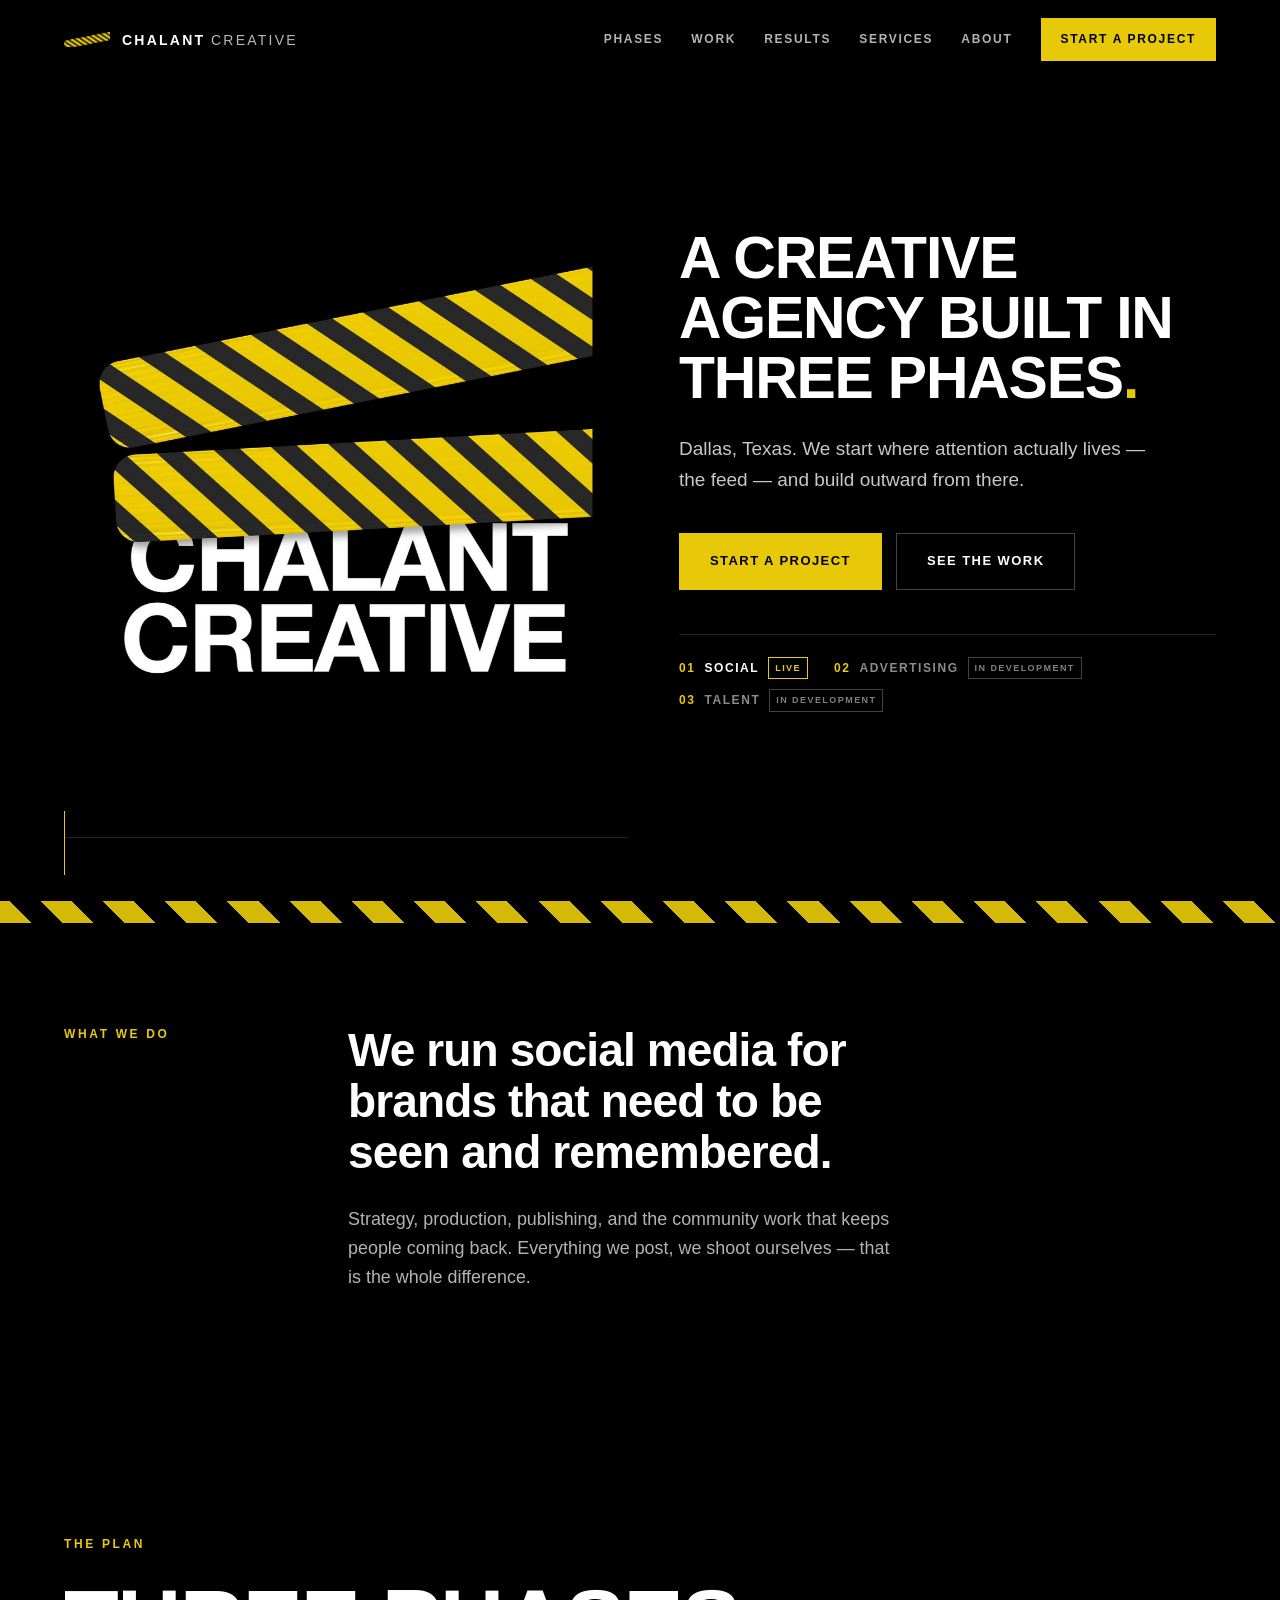
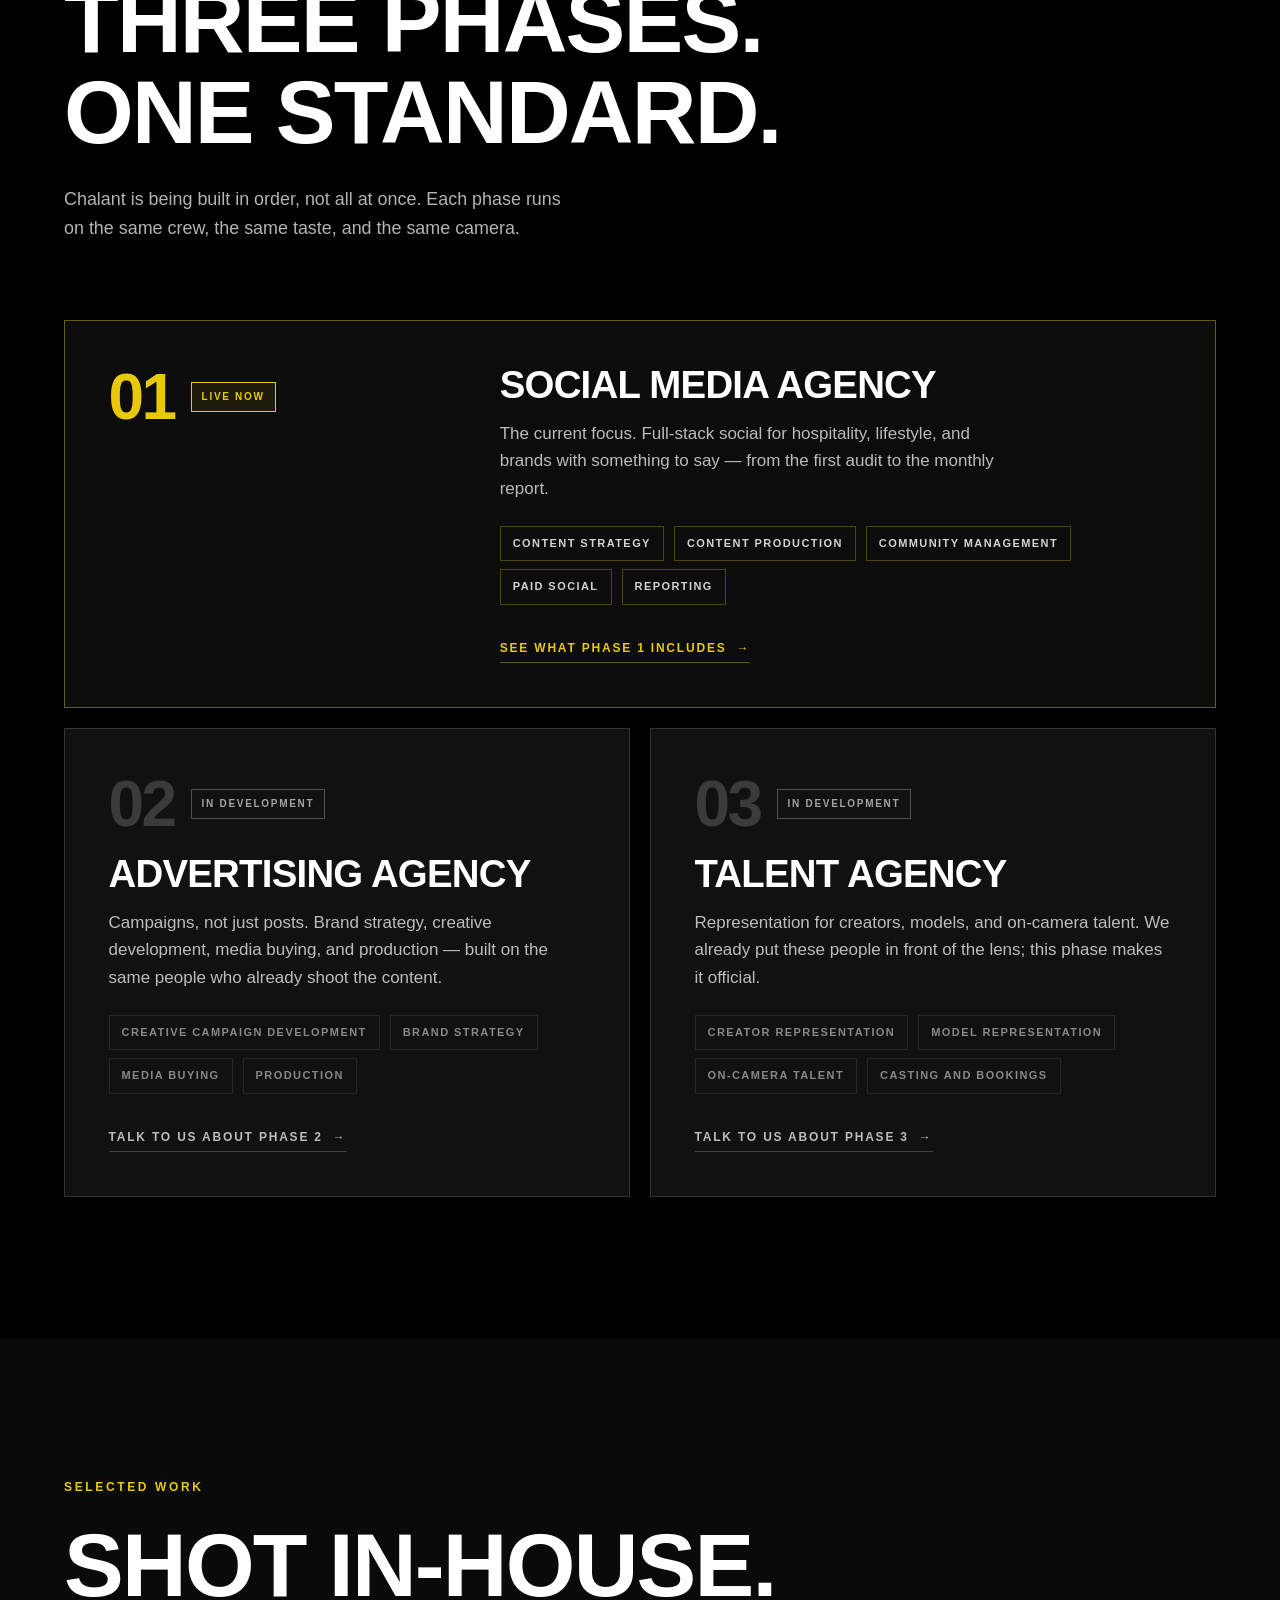
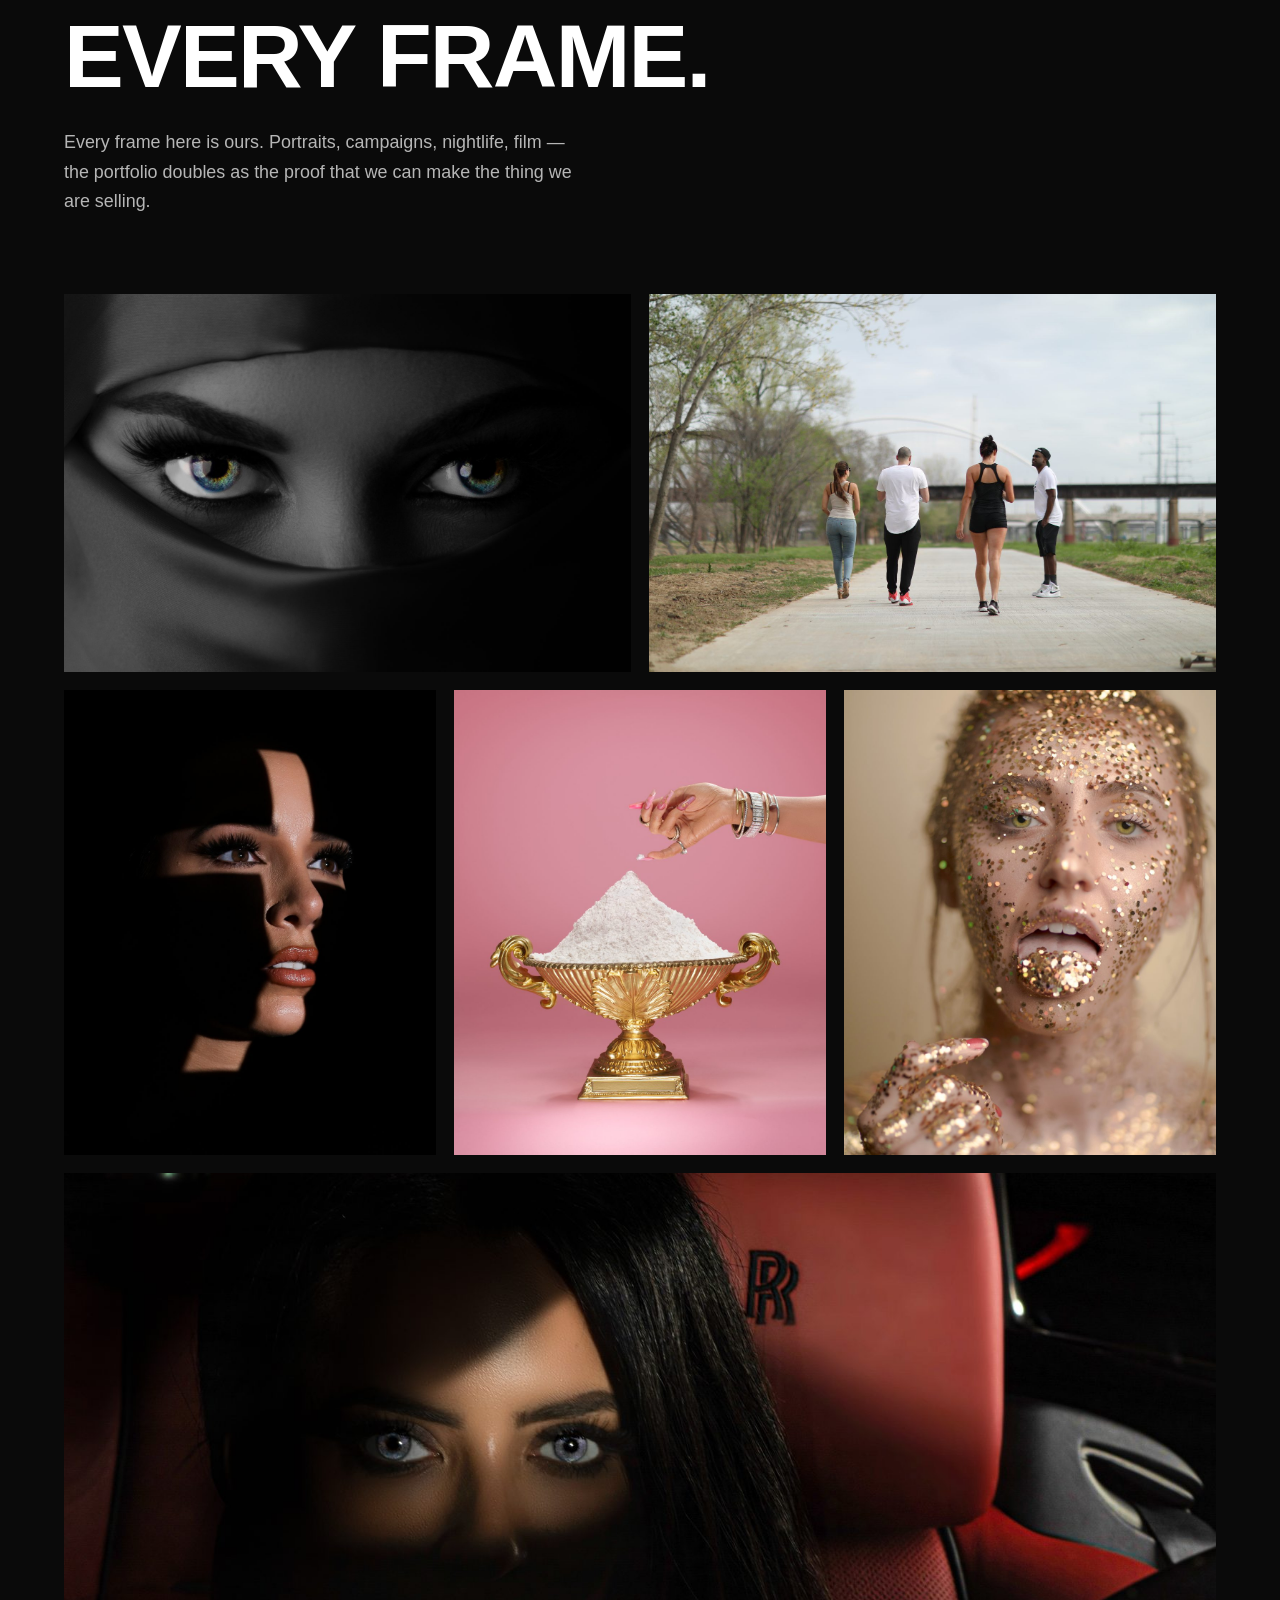
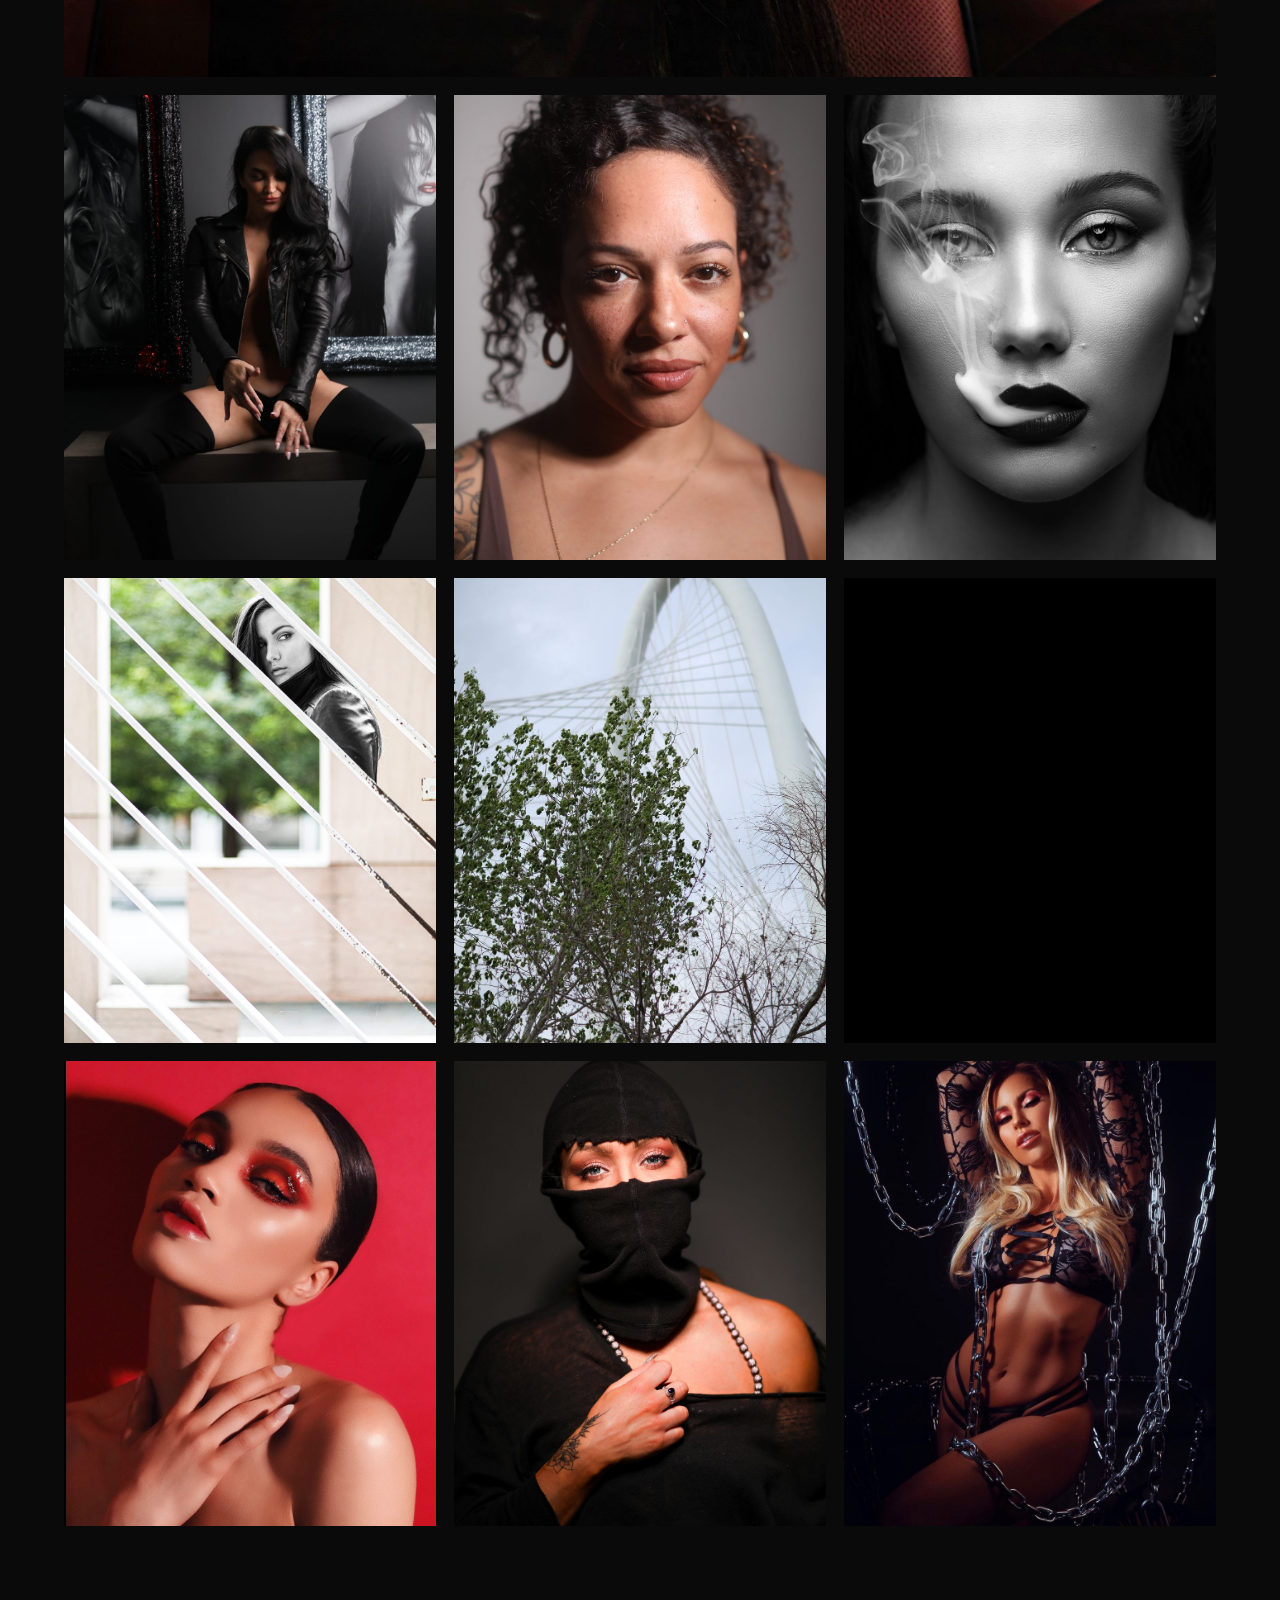
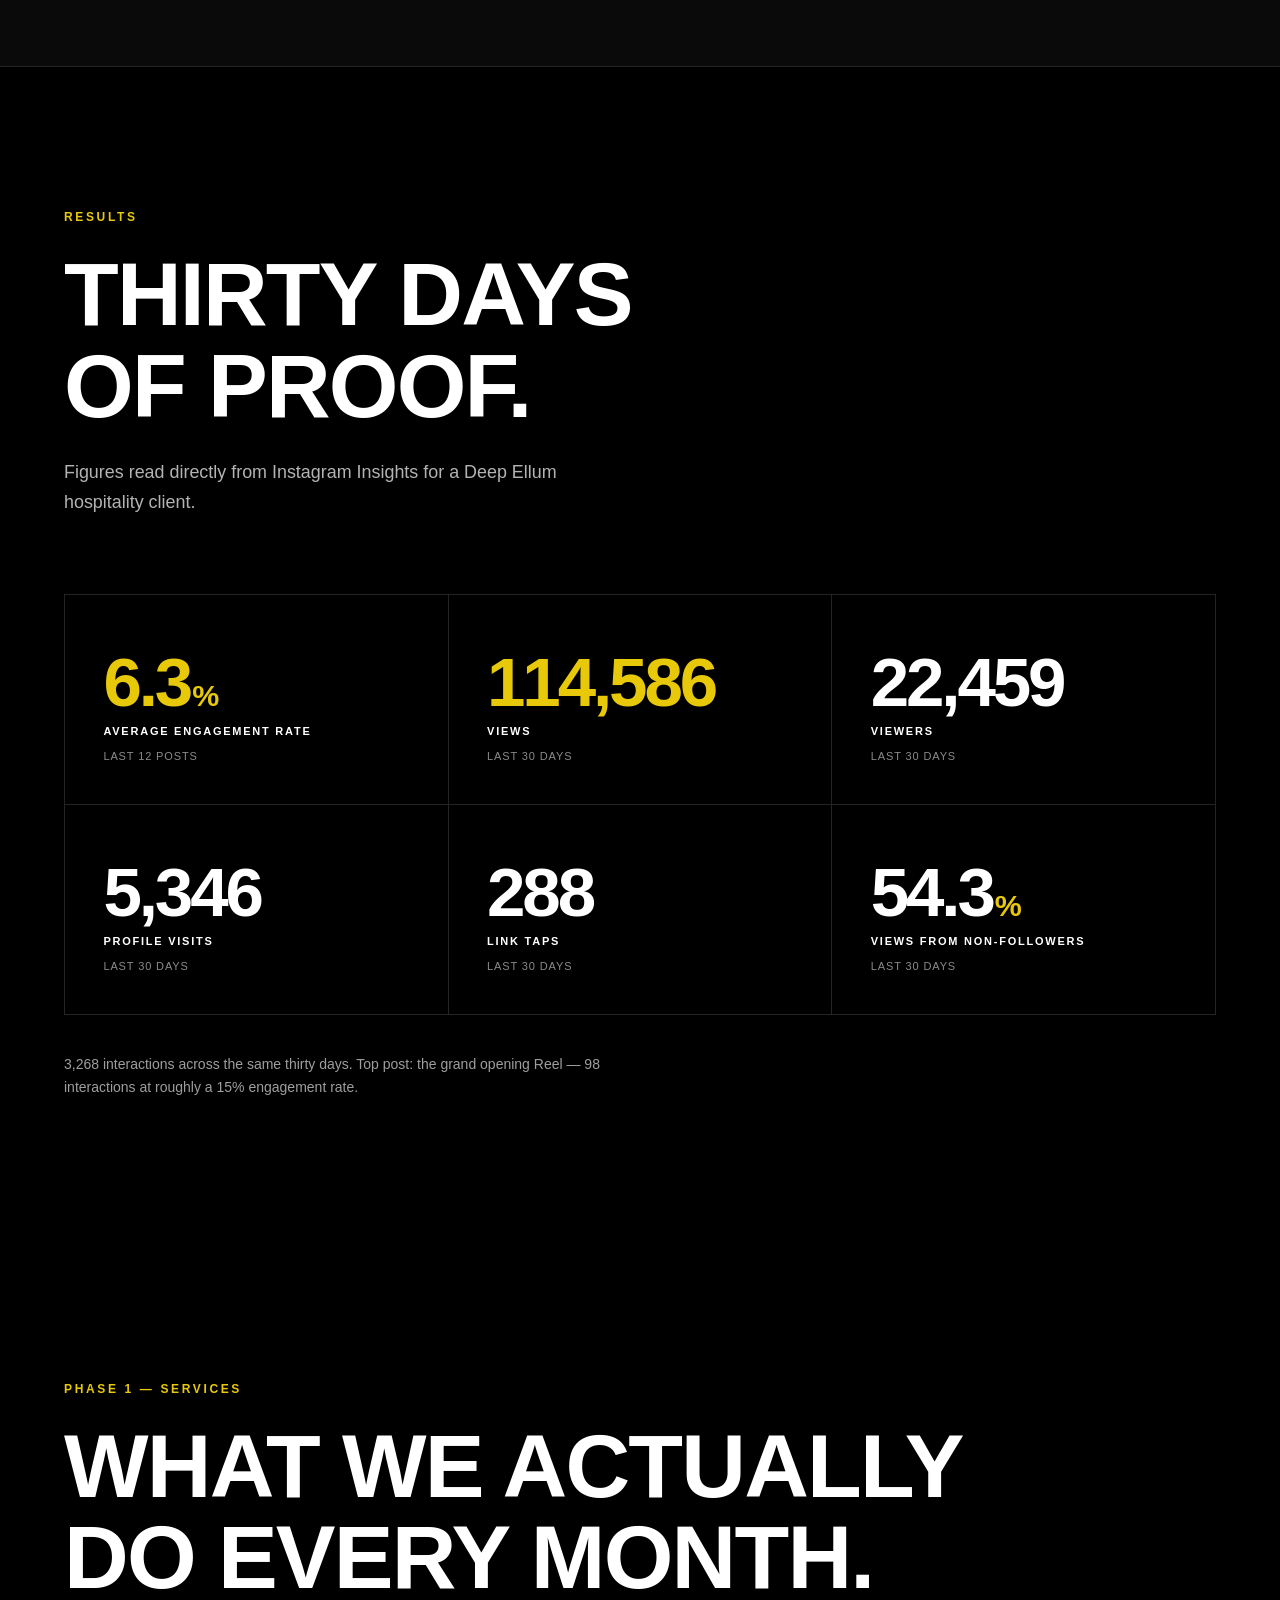
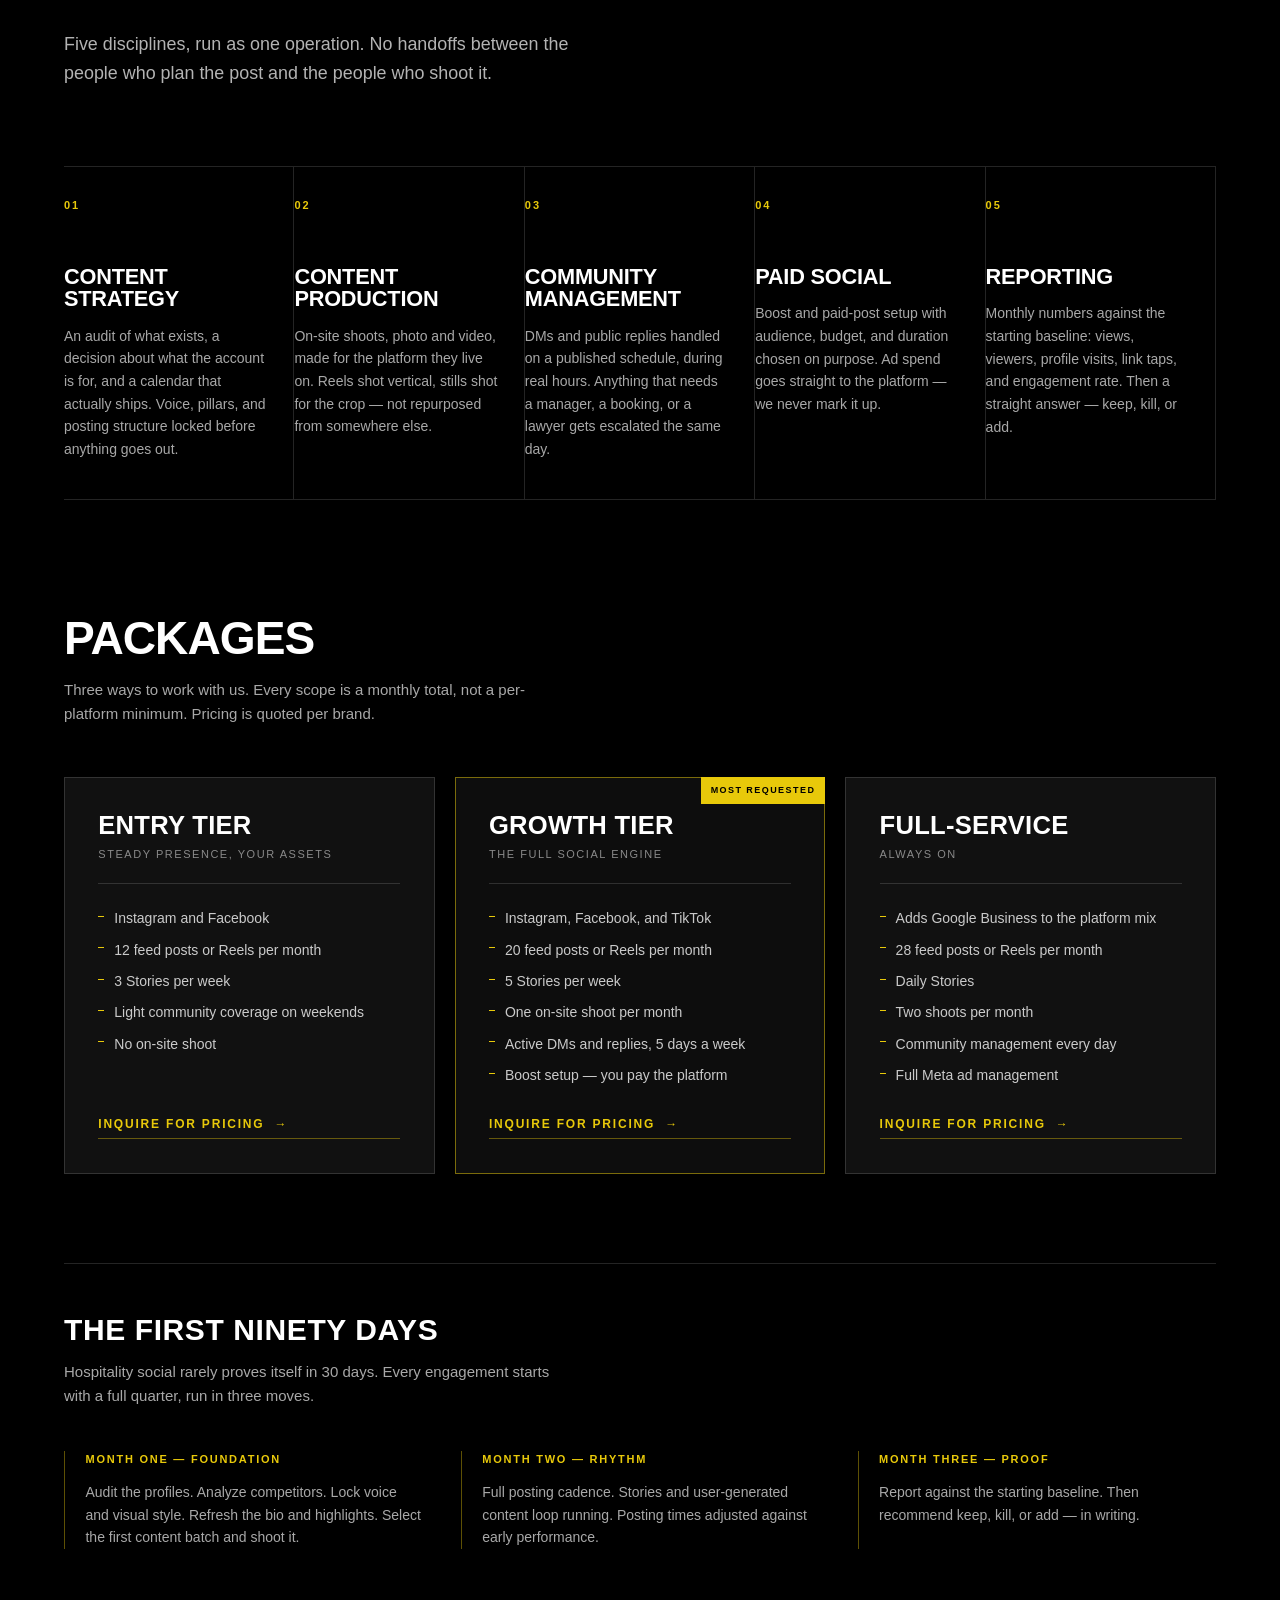
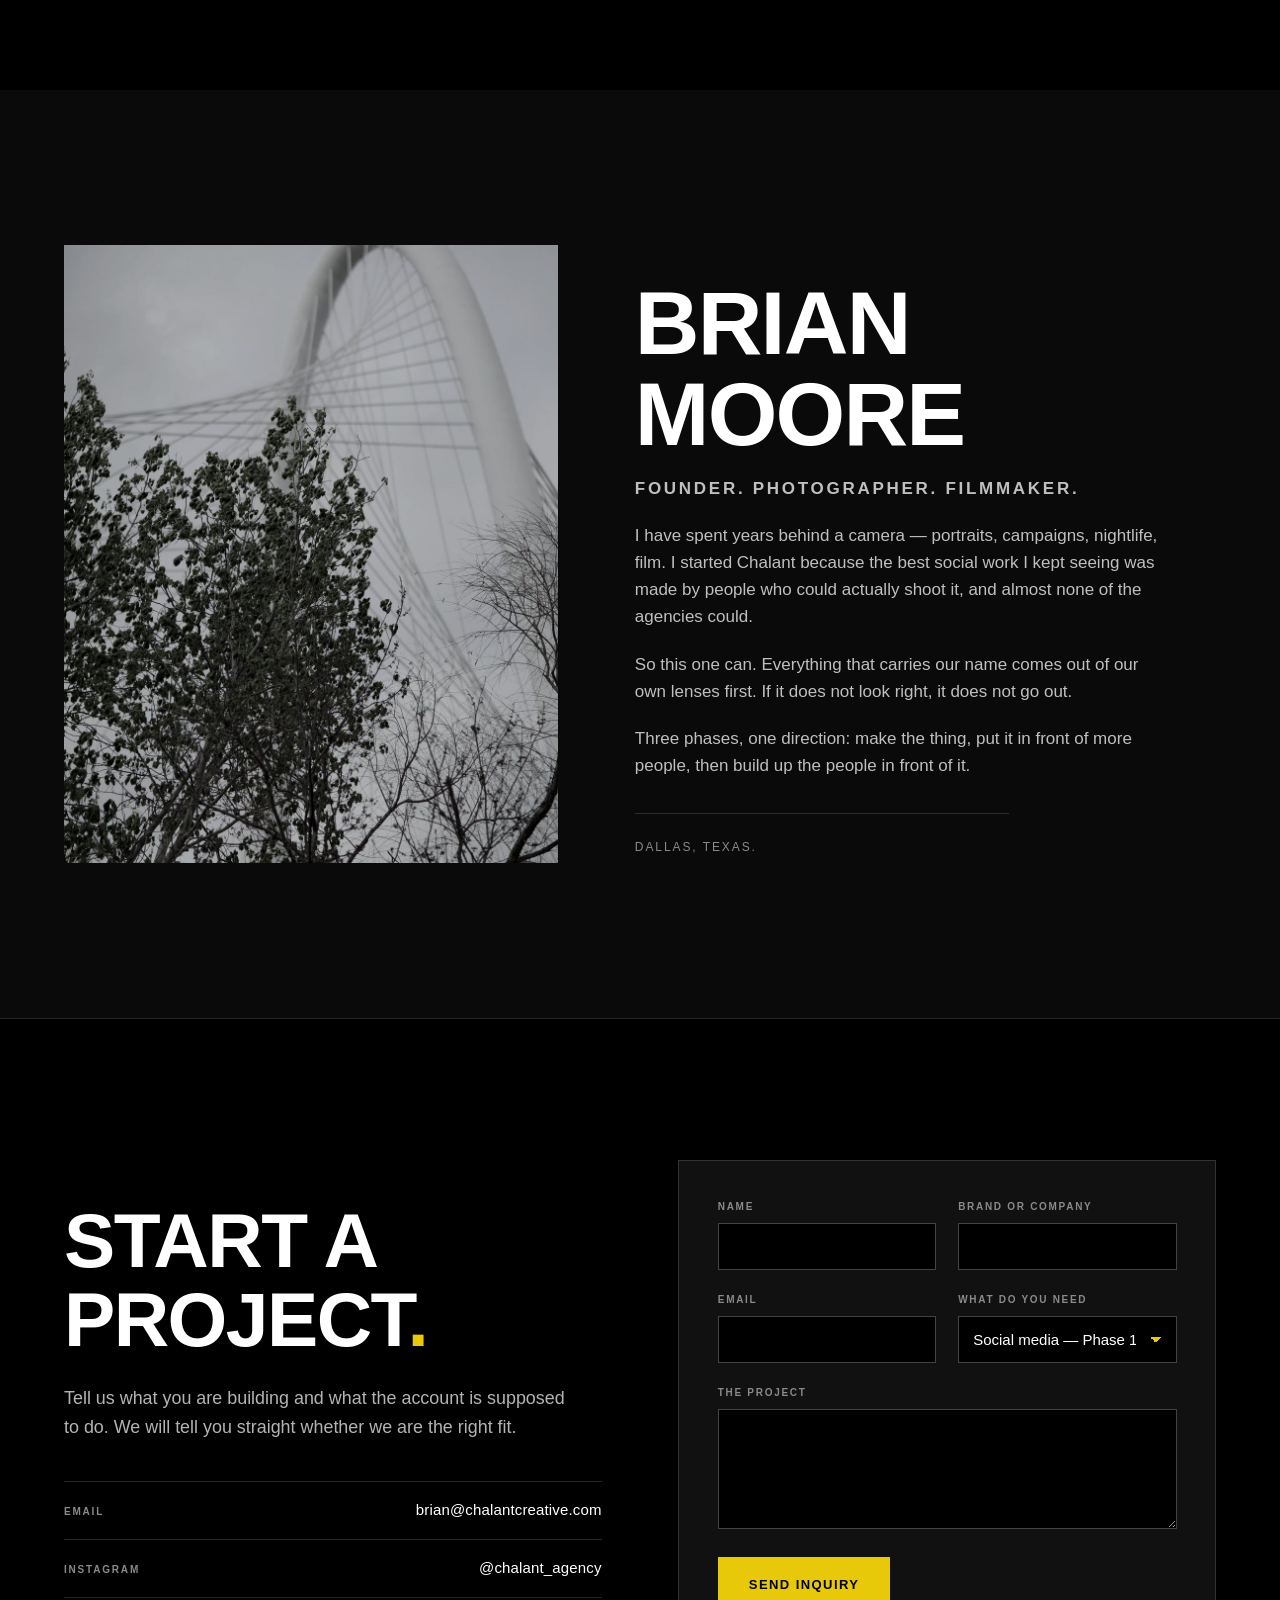
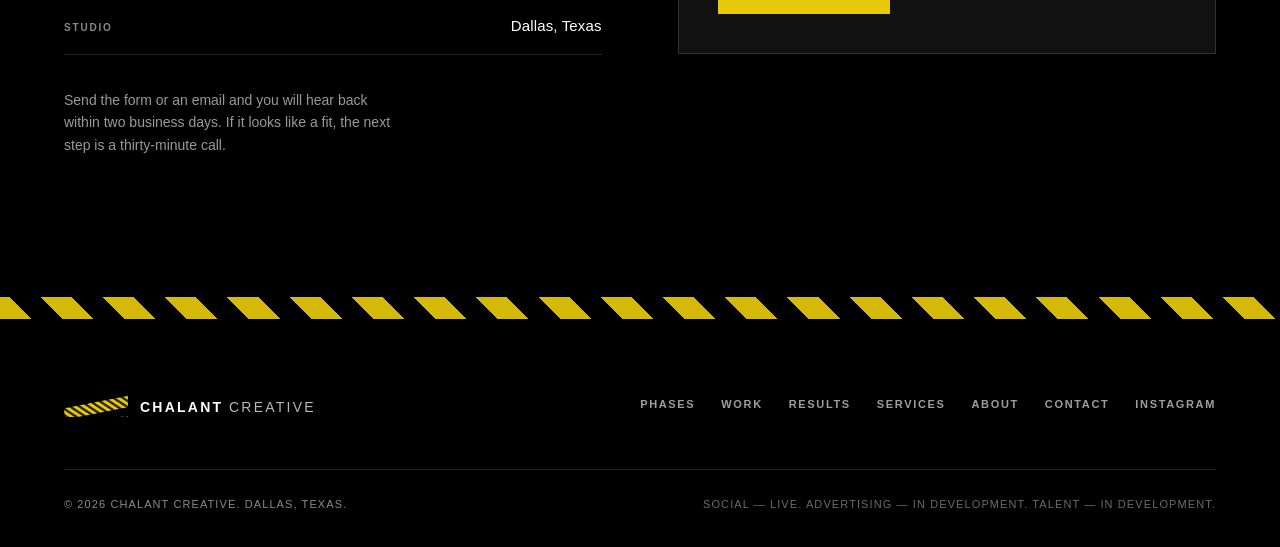
==== index.html @ 919b783f "Results copy: drop account-count framing" ====
<!DOCTYPE html>
<html lang="en">
<head>
<meta charset="utf-8">
<meta name="viewport" content="width=device-width, initial-scale=1">
<title>Chalant Creative — Social Media, Advertising, Talent | Dallas, TX</title>
<meta name="description" content="Chalant Creative is a Dallas creative agency built in three phases: social media today, advertising and talent next. Strategy, production, community, and paid social.">
<link rel="canonical" href="https://chalantcreative.com/">
<meta name="theme-color" content="#000000">
<meta property="og:type" content="website">
<meta property="og:title" content="Chalant Creative">
<meta property="og:description" content="A Dallas creative agency built in three phases. Social media first.">
<meta property="og:url" content="https://chalantcreative.com/">
<meta property="og:image" content="https://chalantcreative.com/assets/img/mark-banner.jpg">
<meta name="twitter:card" content="summary_large_image">
<link rel="icon" href="assets/favicon.png" sizes="any">
<link rel="icon" href="assets/favicon-32.png" sizes="32x32" type="image/png">
<link rel="apple-touch-icon" href="assets/apple-touch-icon.png">
<link rel="preload" href="assets/css/styles.css" as="style">
<link rel="stylesheet" href="assets/css/styles.css">
<script>
  /* Progressive enhancement only: with JS off, every section is fully visible. */
  document.documentElement.classList.add('js');
  window.setTimeout(function () {
    if (!window.__chalantRevealReady) document.documentElement.classList.remove('js');
  }, 2500);
</script>
<script type="application/ld+json">
{
  "@context": "https://schema.org",
  "@type": "Organization",
  "name": "Chalant Creative",
  "url": "https://chalantcreative.com/",
  "email": "brian@chalantcreative.com",
  "description": "Creative agency in Dallas, Texas. Social media agency today; advertising and talent agency in development.",
  "address": { "@type": "PostalAddress", "addressLocality": "Dallas", "addressRegion": "TX", "addressCountry": "US" },
  "founder": { "@type": "Person", "name": "Brian Moore", "jobTitle": "Founder" },
  "sameAs": ["https://instagram.com/chalant_agency"]
}
</script>
</head>
<body>
<a class="skip" href="#main">Skip to content</a>

<header class="nav" id="nav">
  <div class="nav__inner">
    <a class="brand" href="#top" aria-label="Chalant Creative — home">
      <img class="brand__mark" src="assets/img/mark-slate.png" alt="" width="900" height="303">
      <span class="brand__type">Chalant<span>Creative</span></span>
    </a>
    <button class="nav__toggle" id="navToggle" aria-expanded="false" aria-controls="navMenu">
      <span class="nav__toggle-bars" aria-hidden="true"><i></i><i></i></span>
      <span class="visually-hidden">Menu</span>
    </button>
    <nav class="nav__menu" id="navMenu" aria-label="Primary">
      <a href="#phases">Phases</a>
      <a href="#work">Work</a>
      <a href="#results">Results</a>
      <a href="#services">Services</a>
      <a href="#about">About</a>
      <a class="nav__cta" href="#contact">Start a project</a>
    </nav>
  </div>
</header>

<main id="main">

  <!-- ============ HERO ============ -->
  <section class="hero" id="top">
    <div class="hero__media">
      <img class="hero__lockup" src="assets/img/mark-lockup.jpg" alt="Chalant Creative" width="1000" height="1250" fetchpriority="high">
    </div>
    <div class="hero__body">
      <h1 class="hero__title">A creative agency built in three phases<span class="dot">.</span></h1>
      <p class="hero__lede">Dallas, Texas. We start where attention actually lives — the feed — and build outward from there.</p>
      <div class="hero__actions">
        <a class="btn" href="#contact">Start a project</a>
        <a class="btn btn--ghost" href="#work">See the work</a>
      </div>
      <ul class="phases-line" aria-label="Agency phases">
        <li class="is-live"><span class="phases-line__n">01</span> Social<span class="phases-line__state">Live</span></li>
        <li><span class="phases-line__n">02</span> Advertising<span class="phases-line__state">In development</span></li>
        <li><span class="phases-line__n">03</span> Talent<span class="phases-line__state">In development</span></li>
      </ul>
    </div>
    <div class="hero__scroll" aria-hidden="true"><span></span></div>
  </section>

  <div class="tape" role="presentation"></div>

  <!-- ============ WHAT WE DO ============ -->
  <section class="section section--intro" id="about-intro">
    <div class="wrap">
      <div class="intro-grid">
        <p class="eyebrow reveal">What we do</p>
        <div class="intro-copy">
          <p class="statement reveal">We run social media for brands that need to be seen and remembered.</p>
          <p class="reveal">Strategy, production, publishing, and the community work that keeps people coming back. Everything we post, we shoot ourselves — that is the whole difference.</p>
        </div>
      </div>
    </div>
  </section>

  <!-- ============ PHASES ============ -->
  <section class="section section--phases" id="phases">
    <div class="wrap">
      <header class="section__head">
        <p class="eyebrow reveal">The plan</p>
        <h2 class="reveal">Three phases.<br>One standard.</h2>
        <p class="section__lede reveal">Chalant is being built in order, not all at once. Each phase runs on the same crew, the same taste, and the same camera.</p>
      </header>

      <article class="phase phase--live reveal">
        <div class="phase__head">
          <span class="phase__num">01</span>
          <span class="tag tag--live">Live now</span>
        </div>
        <div class="phase__body">
          <h3>Social Media Agency</h3>
          <p class="phase__desc">The current focus. Full-stack social for hospitality, lifestyle, and brands with something to say — from the first audit to the monthly report.</p>
          <ul class="phase__list">
            <li>Content strategy</li>
            <li>Content production</li>
            <li>Community management</li>
            <li>Paid social</li>
            <li>Reporting</li>
          </ul>
          <a class="link-arrow" href="#services">See what Phase 1 includes</a>
        </div>
      </article>

      <div class="phase-row">
        <article class="phase phase--next reveal">
          <div class="phase__head">
            <span class="phase__num">02</span>
            <span class="tag">In development</span>
          </div>
          <div class="phase__body">
            <h3>Advertising Agency</h3>
            <p class="phase__desc">Campaigns, not just posts. Brand strategy, creative development, media buying, and production — built on the same people who already shoot the content.</p>
            <ul class="phase__list phase__list--dim">
              <li>Creative campaign development</li>
              <li>Brand strategy</li>
              <li>Media buying</li>
              <li>Production</li>
            </ul>
            <a class="link-arrow" href="#contact">Talk to us about Phase 2</a>
          </div>
        </article>

        <article class="phase phase--next reveal">
          <div class="phase__head">
            <span class="phase__num">03</span>
            <span class="tag">In development</span>
          </div>
          <div class="phase__body">
            <h3>Talent Agency</h3>
            <p class="phase__desc">Representation for creators, models, and on-camera talent. We already put these people in front of the lens; this phase makes it official.</p>
            <ul class="phase__list phase__list--dim">
              <li>Creator representation</li>
              <li>Model representation</li>
              <li>On-camera talent</li>
              <li>Casting and bookings</li>
            </ul>
            <a class="link-arrow" href="#contact">Talk to us about Phase 3</a>
          </div>
        </article>
      </div>
    </div>
  </section>

  <!-- ============ WORK ============ -->
  <section class="section section--work" id="work">
    <div class="wrap">
      <header class="section__head section__head--work">
        <p class="eyebrow reveal">Selected work</p>
        <h2 class="reveal">Shot in-house.<br>Every frame.</h2>
        <p class="section__lede reveal">Every frame here is ours. Portraits, campaigns, nightlife, film — the portfolio doubles as the proof that we can make the thing we are selling.</p>
      </header>

      <div class="gallery">
        <div class="row row--a">
          <figure class="shot reveal">
            <img src="assets/img/work-eyes.jpg" alt="Black and white close-up of a model's eyes above a dark wrap" width="1600" height="1067" loading="lazy" decoding="async">
          </figure>
          <figure class="shot reveal">
            <img src="assets/img/work-fitness.jpg" alt="Four people in athletic wear walking a bridge trail at dusk" width="1600" height="1067" loading="lazy" decoding="async">
          </figure>
        </div>

        <div class="row row--b">
          <figure class="shot reveal">
            <img src="assets/img/work-cross.jpg" alt="Portrait lit through a cross-shaped cutout" width="1040" height="1300" loading="lazy" decoding="async">
          </figure>
          <figure class="shot reveal">
            <img src="assets/img/work-addiction.jpg" alt="Conceptual still life with gold pedestal, powder, and a hand" width="1300" height="1300" loading="lazy" decoding="async">
          </figure>
          <figure class="shot reveal">
            <img src="assets/img/work-glitz.jpg" alt="Portrait covered in gold glitter" width="1040" height="1300" loading="lazy" decoding="async">
          </figure>
        </div>

        <div class="row row--c">
          <figure class="shot shot--wide reveal">
            <img src="assets/img/work-shadows.jpg" alt="Woman in a car interior, face half in shadow" width="1600" height="1067" loading="lazy" decoding="async">
          </figure>
        </div>

        <div class="row row--b">
          <figure class="shot reveal">
            <img src="assets/img/work-xoe-frames.jpg" alt="Model in leather jacket seated between framed prints" width="1040" height="1300" loading="lazy" decoding="async">
          </figure>
          <figure class="shot reveal">
            <img src="assets/img/work-lumi.jpg" alt="Studio headshot with soft light and gold hoops" width="1040" height="1300" loading="lazy" decoding="async">
          </figure>
          <figure class="shot reveal">
            <img src="assets/img/work-smoke.jpg" alt="Black and white portrait with smoke across the face" width="1040" height="1300" loading="lazy" decoding="async">
          </figure>
        </div>

        <div class="row row--b">
          <figure class="shot reveal">
            <img src="assets/img/work-void.jpg" alt="Face seen through a gap in white architectural beams" width="1040" height="1300" loading="lazy" decoding="async">
          </figure>
          <figure class="shot reveal">
            <img src="assets/img/work-bridge.jpg" alt="Cable-stayed bridge seen through trees" width="900" height="1125" loading="lazy" decoding="async">
          </figure>
          <figure class="shot reveal">
            <img src="assets/img/work-xoe-table.jpg" alt="Editorial figure draped across a table in a dim gallery room" width="1300" height="1300" loading="lazy" decoding="async">
          </figure>
        </div>

        <div class="row row--b">
          <figure class="shot reveal">
            <img src="assets/img/work-red-sparrow.jpg" alt="Portrait in red on a red set" width="1040" height="1300" loading="lazy" decoding="async">
          </figure>
          <figure class="shot reveal">
            <img src="assets/img/work-ski-mask.jpg" alt="Portrait in a black balaclava and pearl necklace" width="1040" height="1300" loading="lazy" decoding="async">
          </figure>
          <figure class="shot reveal">
            <img src="assets/img/work-spiders.jpg" alt="Figure posed inside a web of hanging chains" width="1158" height="1158" loading="lazy" decoding="async">
          </figure>
        </div>
      </div>
    </div>
  </section>

  <!-- ============ RESULTS ============ -->
  <!-- CLIENT ATTRIBUTION: swap "a Deep Ellum hospitality client" for "Boots & Booze" once Brian confirms the client's sign-off -->
  <section class="section section--results" id="results">
    <div class="wrap">
      <header class="section__head">
        <p class="eyebrow reveal">Results</p>
        <h2 class="reveal">Thirty days<br>of proof.</h2>
        <p class="section__lede reveal">Figures read directly from Instagram Insights for <span class="client-name">a Deep Ellum hospitality client</span>.</p>
      </header>

      <div class="metrics">
        <div class="metric metric--lead reveal">
          <span class="metric__num">6.3<span class="metric__unit">%</span></span>
          <span class="metric__label">Average engagement rate</span>
          <span class="metric__note">Last 12 posts</span>
        </div>
        <div class="metric metric--lead reveal">
          <span class="metric__num">114,586</span>
          <span class="metric__label">Views</span>
          <span class="metric__note">Last 30 days</span>
        </div>
        <div class="metric reveal">
          <span class="metric__num">22,459</span>
          <span class="metric__label">Viewers</span>
          <span class="metric__note">Last 30 days</span>
        </div>
        <div class="metric reveal">
          <span class="metric__num">5,346</span>
          <span class="metric__label">Profile visits</span>
          <span class="metric__note">Last 30 days</span>
        </div>
        <div class="metric reveal">
          <span class="metric__num">288</span>
          <span class="metric__label">Link taps</span>
          <span class="metric__note">Last 30 days</span>
        </div>
        <div class="metric reveal">
          <span class="metric__num">54.3<span class="metric__unit">%</span></span>
          <span class="metric__label">Views from non-followers</span>
          <span class="metric__note">Last 30 days</span>
        </div>
      </div>

      <p class="results__note reveal">3,268 interactions across the same thirty days. Top post: the grand opening Reel — 98 interactions at roughly a 15% engagement rate.</p>
    </div>
  </section>

  <!-- ============ SERVICES ============ -->
  <section class="section section--services" id="services">
    <div class="wrap">
      <header class="section__head">
        <p class="eyebrow reveal">Phase 1 — Services</p>
        <h2 class="reveal">What we actually<br>do every month.</h2>
        <p class="section__lede reveal">Five disciplines, run as one operation. No handoffs between the people who plan the post and the people who shoot it.</p>
      </header>

      <ol class="service-list">
        <li class="service reveal">
          <span class="service__idx">01</span>
          <h3>Content strategy</h3>
          <p>An audit of what exists, a decision about what the account is for, and a calendar that actually ships. Voice, pillars, and posting structure locked before anything goes out.</p>
        </li>
        <li class="service reveal">
          <span class="service__idx">02</span>
          <h3>Content production</h3>
          <p>On-site shoots, photo and video, made for the platform they live on. Reels shot vertical, stills shot for the crop — not repurposed from somewhere else.</p>
        </li>
        <li class="service reveal">
          <span class="service__idx">03</span>
          <h3>Community management</h3>
          <p>DMs and public replies handled on a published schedule, during real hours. Anything that needs a manager, a booking, or a lawyer gets escalated the same day.</p>
        </li>
        <li class="service reveal">
          <span class="service__idx">04</span>
          <h3>Paid social</h3>
          <p>Boost and paid-post setup with audience, budget, and duration chosen on purpose. Ad spend goes straight to the platform — we never mark it up.</p>
        </li>
        <li class="service reveal">
          <span class="service__idx">05</span>
          <h3>Reporting</h3>
          <p>Monthly numbers against the starting baseline: views, viewers, profile visits, link taps, and engagement rate. Then a straight answer — keep, kill, or add.</p>
        </li>
      </ol>

      <div class="packages" id="packages">
        <div class="packages__head">
          <h3 class="reveal">Packages</h3>
          <p class="reveal">Three ways to work with us. Every scope is a monthly total, not a per-platform minimum. Pricing is quoted per brand.</p>
        </div>
        <div class="package-grid">
          <article class="package reveal">
            <h4>Entry Tier</h4>
            <p class="package__kicker">Steady presence, your assets</p>
            <ul>
              <li>Instagram and Facebook</li>
              <li>12 feed posts or Reels per month</li>
              <li>3 Stories per week</li>
              <li>Light community coverage on weekends</li>
              <li>No on-site shoot</li>
            </ul>
            <a class="link-arrow" href="#contact">Inquire for pricing</a>
          </article>

          <article class="package package--featured reveal">
            <span class="package__flag">Most requested</span>
            <h4>Growth Tier</h4>
            <p class="package__kicker">The full social engine</p>
            <ul>
              <li>Instagram, Facebook, and TikTok</li>
              <li>20 feed posts or Reels per month</li>
              <li>5 Stories per week</li>
              <li>One on-site shoot per month</li>
              <li>Active DMs and replies, 5 days a week</li>
              <li>Boost setup — you pay the platform</li>
            </ul>
            <a class="link-arrow" href="#contact">Inquire for pricing</a>
          </article>

          <article class="package reveal">
            <h4>Full-Service</h4>
            <p class="package__kicker">Always on</p>
            <ul>
              <li>Adds Google Business to the platform mix</li>
              <li>28 feed posts or Reels per month</li>
              <li>Daily Stories</li>
              <li>Two shoots per month</li>
              <li>Community management every day</li>
              <li>Full Meta ad management</li>
            </ul>
            <a class="link-arrow" href="#contact">Inquire for pricing</a>
          </article>
        </div>

        <div class="cadence">
          <h4 class="reveal">The first ninety days</h4>
          <p class="cadence__intro reveal">Hospitality social rarely proves itself in 30 days. Every engagement starts with a full quarter, run in three moves.</p>
          <ol class="cadence__list">
            <li class="reveal">
              <span class="cadence__label">Month one — Foundation</span>
              <p>Audit the profiles. Analyze competitors. Lock voice and visual style. Refresh the bio and highlights. Select the first content batch and shoot it.</p>
            </li>
            <li class="reveal">
              <span class="cadence__label">Month two — Rhythm</span>
              <p>Full posting cadence. Stories and user-generated content loop running. Posting times adjusted against early performance.</p>
            </li>
            <li class="reveal">
              <span class="cadence__label">Month three — Proof</span>
              <p>Report against the starting baseline. Then recommend keep, kill, or add — in writing.</p>
            </li>
          </ol>
        </div>
      </div>
    </div>
  </section>

  <!-- ============ ABOUT ============ -->
  <section class="section section--about" id="about">
    <div class="wrap">
      <div class="about-grid">
        <div class="about__portrait reveal">
          <img src="assets/img/about-portrait.jpg" alt="The Margaret Hunt Hill Bridge in Dallas, seen through bare tree branches" width="1000" height="1250" loading="lazy" decoding="async">
        </div>
        <div class="about__copy">
          <p class="eyebrow reveal">About</p>
          <h2 class="reveal">Brian Moore</h2>
          <p class="about__role reveal">Founder. Photographer. Filmmaker.</p>
          <p class="reveal">I have spent years behind a camera — portraits, campaigns, nightlife, film. I started Chalant because the best social work I kept seeing was made by people who could actually shoot it, and almost none of the agencies could.</p>
          <p class="reveal">So this one can. Everything that carries our name comes out of our own lenses first. If it does not look right, it does not go out.</p>
          <p class="reveal">Three phases, one direction: make the thing, put it in front of more people, then build up the people in front of it.</p>
          <p class="about__sig reveal">Dallas, Texas.</p>
        </div>
      </div>
    </div>
  </section>

  <!-- ============ CONTACT ============ -->
  <section class="section section--contact" id="contact">
    <div class="wrap">
      <div class="contact-grid">
        <div class="contact__intro">
          <p class="eyebrow reveal">Contact</p>
          <h2 class="reveal">Start a<br>project<span class="dot">.</span></h2>
          <p class="section__lede reveal">Tell us what you are building and what the account is supposed to do. We will tell you straight whether we are the right fit.</p>

          <ul class="contact__direct reveal">
            <li>
              <span class="contact__k">Email</span>
              <a href="mailto:brian@chalantcreative.com">brian@chalantcreative.com</a>
            </li>
            <li>
              <span class="contact__k">Instagram</span>
              <a href="https://instagram.com/chalant_agency" target="_blank" rel="noopener">@chalant_agency</a>
            </li>
            <li>
              <span class="contact__k">Studio</span>
              <span>Dallas, Texas</span>
            </li>
          </ul>

          <!-- BOOKING LINK: when Brian has a scheduling URL, replace the placeholder anchor below with it and delete this comment.
               <a class="btn btn--ghost" href="BOOKING_URL_HERE">Book a 30-minute call</a> -->
          <div class="contact__booking">
            <p class="contact__next">Send the form or an email and you will hear back within two business days. If it looks like a fit, the next step is a thirty-minute call.</p>
          </div>
        </div>

        <div class="contact__form-wrap reveal">
          <!-- The form composes a mailto: and opens the visitor's mail client. No backend required.
               To switch to a form service instead, replace the form's action/method with your endpoint and remove the mailto handler in assets/js/main.js. -->
          <form class="form" id="contact-form" action="mailto:brian@chalantcreative.com" method="post" enctype="text/plain" novalidate>
            <div class="field">
              <label for="f-name">Name</label>
              <input id="f-name" name="name" type="text" autocomplete="name" required>
            </div>
            <div class="field">
              <label for="f-brand">Brand or company</label>
              <input id="f-brand" name="brand" type="text" autocomplete="organization">
            </div>
            <div class="field">
              <label for="f-email">Email</label>
              <input id="f-email" name="email" type="email" autocomplete="email" required>
            </div>
            <div class="field">
              <label for="f-need">What do you need</label>
              <select id="f-need" name="need">
                <option>Social media — Phase 1</option>
                <option>Content production only</option>
                <option>Advertising — Phase 2</option>
                <option>Talent — Phase 3</option>
                <option>Something else</option>
              </select>
            </div>
            <div class="field field--full">
              <label for="f-message">The project</label>
              <textarea id="f-message" name="message" rows="5" required></textarea>
            </div>
            <div class="field--full form__foot">
              <button class="btn" type="submit">Send inquiry</button>
              <p class="form__status" id="formStatus" role="status" aria-live="polite"></p>
            </div>
          </form>
          <noscript>
            <p class="form__noscript">This form needs JavaScript to open your mail app. Email <a href="mailto:brian@chalantcreative.com">brian@chalantcreative.com</a> directly and we will take it from there.</p>
          </noscript>
        </div>
      </div>
    </div>
  </section>

</main>

<div class="tape" role="presentation"></div>

<footer class="footer">
  <div class="wrap">
    <div class="footer__top">
      <a class="brand brand--footer" href="#top" aria-label="Chalant Creative — back to top">
        <img class="brand__mark" src="assets/img/mark-slate.png" alt="" width="900" height="303">
        <span class="brand__type">Chalant<span>Creative</span></span>
      </a>
      <nav class="footer__nav" aria-label="Footer">
        <a href="#phases">Phases</a>
        <a href="#work">Work</a>
        <a href="#results">Results</a>
        <a href="#services">Services</a>
        <a href="#about">About</a>
        <a href="#contact">Contact</a>
        <a href="https://instagram.com/chalant_agency" target="_blank" rel="noopener">Instagram</a>
      </nav>
    </div>
    <div class="footer__base">
      <p>&copy; 2026 Chalant Creative. Dallas, Texas.</p>
      <p class="footer__phases">Social — live. Advertising — in development. Talent — in development.</p>
    </div>
  </div>
</footer>

<script src="assets/js/main.js" defer></script>
</body>
</html>
---- assets/css/styles.css ----
/* ==========================================================================
   CHALANT CREATIVE — chalantcreative.com
   Black / white / caution yellow. Editorial, cinematic, restrained.
   ========================================================================== */

/* ---------- Tokens ---------- */
:root{
  --black:#000000;
  --panel:#0A0A0A;
  --panel-2:#111111;
  --white:#FFFFFF;
  --yellow:#E8C90A;
  --gray:#8A8A8A;
  --rule:rgba(255,255,255,.14);
  --rule-strong:rgba(255,255,255,.26);

  --font: "Helvetica Neue", Helvetica, Inter, -apple-system, BlinkMacSystemFont, "Segoe UI", Roboto, Arial, sans-serif;

  --pad: clamp(20px, 5vw, 72px);
  --max: 1440px;
  --gutter: clamp(20px, 5vw, 80px);

  --s1: clamp(56px, 8vw, 104px);
  --s2: clamp(72px, 11vw, 160px);

  --ease: cubic-bezier(.2,.7,.2,1);
}

/* ---------- Reset ---------- */
*,*::before,*::after{box-sizing:border-box}
html{-webkit-text-size-adjust:100%;scroll-behavior:smooth}
@media (prefers-reduced-motion: reduce){ html{scroll-behavior:auto} }
body{
  margin:0; background:var(--black); color:var(--white);
  font-family:var(--font); font-weight:400; font-size:17px; line-height:1.6;
  -webkit-font-smoothing:antialiased; text-rendering:optimizeLegibility;
  overflow-x:hidden;
}
img{display:block;max-width:100%;height:auto}
h1,h2,h3,h4{margin:0;font-weight:800;letter-spacing:-.02em;line-height:1.02;text-wrap:balance}
p{margin:0}
a{color:inherit;text-decoration:none}
ul,ol{margin:0;padding:0;list-style:none}
button{font:inherit;color:inherit}
::selection{background:var(--yellow);color:var(--black)}

:focus-visible{outline:2px solid var(--yellow);outline-offset:3px}

.visually-hidden{position:absolute!important;width:1px;height:1px;padding:0;margin:-1px;overflow:hidden;clip:rect(0 0 0 0);white-space:nowrap;border:0}
.skip{position:absolute;left:-9999px;top:0;background:var(--yellow);color:#000;padding:12px 18px;z-index:999;font-weight:700}
.skip:focus{left:12px;top:12px}

.wrap{max-width:var(--max);margin:0 auto;padding-inline:var(--gutter)}
.dot{color:var(--yellow)}

/* ---------- Type ---------- */
h1,h2{font-size:clamp(40px,7vw,92px);text-transform:uppercase}
h3{font-size:clamp(26px,3vw,40px);text-transform:uppercase}
h4{font-size:clamp(20px,2.1vw,26px);text-transform:uppercase;letter-spacing:.02em}

.eyebrow{
  font-size:12px;font-weight:700;letter-spacing:.22em;text-transform:uppercase;
  color:var(--yellow);margin:0 0 22px;
}

/* ---------- Buttons ---------- */
.btn{
  --bg:var(--yellow); --fg:#000;
  display:inline-flex;align-items:center;justify-content:center;gap:10px;
  padding:17px 30px;background:var(--bg);color:var(--fg);
  font-size:13px;font-weight:800;letter-spacing:.11em;text-transform:uppercase;
  border:1px solid var(--bg);cursor:pointer;
  transition:background .25s var(--ease),color .25s var(--ease),transform .25s var(--ease);
}
.btn:hover{background:#fff;border-color:#fff;color:#000;transform:translateY(-1px)}
.btn--ghost{--bg:transparent;--fg:var(--white);border-color:var(--rule-strong)}
.btn--ghost:hover{background:transparent;border-color:var(--yellow);color:var(--yellow);transform:translateY(-1px)}

.link-arrow{
  display:inline-flex;align-items:center;gap:10px;
  font-size:12px;font-weight:800;letter-spacing:.15em;text-transform:uppercase;color:var(--yellow);
  padding-bottom:4px;border-bottom:1px solid rgba(232,201,10,.4);
  transition:border-color .25s var(--ease),gap .25s var(--ease);
}
.link-arrow::after{content:"→";transition:transform .25s var(--ease)}
.link-arrow:hover{border-color:var(--yellow);gap:14px}
.link-arrow:hover::after{transform:translateX(2px)}

/* ---------- Hazard tape ---------- */
.tape{
  height:22px;
  background-image:repeating-linear-gradient(45deg,
    var(--yellow) 0 22px,
    #000 22px 44px);
  background-color:var(--yellow);
  opacity:.92;
}

/* ---------- Nav ---------- */
.nav{
  position:fixed;inset:0 0 auto 0;z-index:100;
  transition:background .3s var(--ease),border-color .3s var(--ease);
  border-bottom:1px solid transparent;
}
.nav.is-stuck{background:rgba(0,0,0,.9);backdrop-filter:blur(14px) saturate(120%);border-bottom-color:var(--rule)}
.nav__inner{
  max-width:var(--max);margin:0 auto;padding:18px var(--gutter);
  display:flex;align-items:center;justify-content:space-between;gap:24px;
}
.brand{display:inline-flex;align-items:center;gap:12px;flex:0 0 auto}
.brand__mark{width:46px;height:auto;filter:drop-shadow(0 2px 6px rgba(0,0,0,.5))}
.brand__type{
  font-size:14px;font-weight:800;letter-spacing:.16em;text-transform:uppercase;line-height:1;
  display:flex;gap:.4em;
}
.brand__type span{font-weight:400;opacity:.72}

.nav__menu{display:flex;align-items:center;gap:clamp(14px,2.2vw,34px)}
.nav__menu a{
  font-size:12px;font-weight:700;letter-spacing:.14em;text-transform:uppercase;
  color:rgba(255,255,255,.7);transition:color .2s var(--ease);padding:6px 0;
}
.nav__menu a:hover{color:#fff}
.nav__menu .nav__cta{
  color:#000;background:var(--yellow);padding:12px 20px;
  transition:background .25s var(--ease);
}
.nav__menu .nav__cta:hover{background:#fff;color:#000}

.nav__toggle{
  display:none;background:none;border:1px solid var(--rule-strong);
  width:46px;height:40px;cursor:pointer;align-items:center;justify-content:center;
}
.nav__toggle-bars{display:block;width:20px;height:12px;position:relative}
.nav__toggle-bars i{position:absolute;left:0;right:0;height:2px;background:#fff;transition:transform .25s var(--ease),opacity .25s var(--ease)}
.nav__toggle-bars i:first-child{top:0}
.nav__toggle-bars i:last-child{bottom:0}

/* ---------- Hero ---------- */
.hero{
  position:relative;min-height:min(100svh, 980px);
  display:grid;grid-template-columns:1.05fr 1fr;align-items:center;
  gap:clamp(20px,4vw,64px);
  padding:calc(84px + 4vh) var(--gutter) clamp(56px,9vh,110px);
  max-width:var(--max);margin:0 auto;
}
.hero__media{position:relative;display:flex;justify-content:center;align-items:center}
.hero__media::after{
  content:"";position:absolute;inset:auto 0 -18px 0;height:1px;background:var(--rule);
}
.hero__lockup{
  width:min(100%,560px);height:auto;
  animation:rise 1.1s var(--ease) both;
}
.hero__body{max-width:640px}
.hero__title{
  font-size:clamp(34px,4.6vw,68px);
  animation:rise 1s .06s var(--ease) both;
}
.hero__lede{
  margin-top:26px;max-width:46ch;font-size:clamp(16px,1.5vw,19px);
  color:rgba(255,255,255,.78);
  animation:rise 1s .14s var(--ease) both;
}
.hero__actions{display:flex;flex-wrap:wrap;gap:14px;margin-top:38px;animation:rise 1s .2s var(--ease) both}
.hero__scroll{
  position:absolute;left:var(--gutter);bottom:26px;width:1px;height:64px;background:var(--rule-strong);overflow:hidden;
}
.hero__scroll span{position:absolute;inset:0;background:var(--yellow);animation:scrollLine 2.4s var(--ease) infinite}

@keyframes rise{from{opacity:0;transform:translateY(22px)}to{opacity:1;transform:none}}
@keyframes scrollLine{0%{transform:translateY(-100%)}60%,100%{transform:translateY(100%)}}
@media (prefers-reduced-motion: reduce){
  .hero__lockup,.hero__title,.hero__lede,.hero__actions{animation:none}
  .hero__scroll span{animation:none}
}

/* three-phase line */
.phases-line{
  display:flex;flex-wrap:wrap;gap:10px 26px;margin-top:44px;
  padding-top:22px;border-top:1px solid var(--rule);
  font-size:12px;font-weight:700;letter-spacing:.13em;text-transform:uppercase;
  animation:rise 1s .28s var(--ease) both;
}
.phases-line li{display:flex;align-items:center;gap:9px;color:rgba(255,255,255,.55)}
.phases-line__n{color:var(--yellow);font-variant-numeric:tabular-nums}
.phases-line__state{
  font-size:9px;letter-spacing:.16em;padding:3px 6px;
  border:1px solid var(--rule-strong);color:rgba(255,255,255,.5);
}
.phases-line .is-live{color:#fff}
.phases-line .is-live .phases-line__state{border-color:var(--yellow);color:var(--yellow)}

/* ---------- Section scaffolding ---------- */
.section{padding-block:var(--s2)}
.section__head{max-width:900px;margin-bottom:clamp(44px,6vw,84px)}
.section__lede{
  margin-top:26px;max-width:52ch;font-size:clamp(16px,1.4vw,18px);
  color:rgba(255,255,255,.7);line-height:1.65;
}
.section--intro{padding-block:var(--s1)}
.section--work{background:var(--panel)}
.section--results{border-top:1px solid var(--rule)}
.section--about{background:var(--panel)}
.section--contact{border-top:1px solid var(--rule)}

/* ---------- Intro ---------- */
.intro-grid{display:grid;grid-template-columns:220px 1fr;gap:clamp(20px,5vw,64px);align-items:start}
.intro-copy .statement{
  font-size:clamp(26px,3.6vw,50px);font-weight:800;line-height:1.1;letter-spacing:-.02em;
  text-transform:none;max-width:20ch;margin-bottom:28px;
}
.intro-copy p:last-child{max-width:56ch;color:rgba(255,255,255,.7);font-size:clamp(16px,1.4vw,18px)}

/* ---------- Phases ---------- */
.phase{
  border:1px solid var(--rule);padding:clamp(24px,3.4vw,48px);
  background:var(--panel-2);
  display:grid;grid-template-columns:minmax(0,340px) minmax(0,1fr);gap:clamp(20px,4vw,56px);
  align-items:start;
}
.phase--live{border-color:rgba(232,201,10,.42);margin-bottom:20px;background:#0C0C0C}
.phase__head{display:flex;align-items:center;gap:16px;flex-wrap:wrap}
.phase__num{
  font-size:clamp(40px,5vw,64px);font-weight:800;line-height:1;letter-spacing:-.04em;
  color:rgba(255,255,255,.18);font-variant-numeric:tabular-nums;
}
.phase--live .phase__num{color:var(--yellow)}
.tag{
  font-size:10px;font-weight:800;letter-spacing:.17em;text-transform:uppercase;
  padding:6px 10px;border:1px solid var(--rule-strong);color:rgba(255,255,255,.62);
  white-space:nowrap;
}
.tag--live{border-color:var(--yellow);color:var(--yellow);background:rgba(232,201,10,.08)}
.phase__body h3{margin-bottom:16px}
.phase__desc{color:rgba(255,255,255,.72);max-width:54ch;font-size:clamp(15px,1.35vw,17px)}
.phase__list{
  display:flex;flex-wrap:wrap;gap:8px 10px;margin:24px 0 28px;
}
.phase__list li{
  font-size:11px;font-weight:700;letter-spacing:.13em;text-transform:uppercase;
  padding:8px 12px;border:1px solid var(--rule);color:rgba(255,255,255,.82);
}
.phase--live .phase__list li{border-color:rgba(232,201,10,.3)}
.phase__list--dim li{color:rgba(255,255,255,.5);border-color:rgba(255,255,255,.09)}
.phase-row{display:grid;grid-template-columns:1fr 1fr;gap:20px}
.phase-row .phase{grid-template-columns:1fr;gap:18px}
.phase--next .link-arrow{color:rgba(255,255,255,.72);border-bottom-color:rgba(255,255,255,.2)}
.phase--next .link-arrow:hover{color:var(--yellow);border-bottom-color:var(--yellow)}

/* ---------- Work gallery ---------- */
.section__head--work{max-width:760px}
.gallery{display:flex;flex-direction:column;gap:clamp(10px,1.4vw,20px)}
.row{display:grid;gap:clamp(10px,1.4vw,20px)}
.row--a{grid-template-columns:1fr 1fr}
.row--b{grid-template-columns:1fr 1fr 1fr}
.row--c{grid-template-columns:1fr}
.shot{margin:0;overflow:hidden;background:#000;position:relative}
.shot img{width:100%;height:100%;object-fit:cover;transition:transform 1.1s var(--ease),opacity .6s var(--ease)}
.row--a .shot,.row--c .shot{aspect-ratio:3/2}
.row--b .shot{aspect-ratio:4/5}
.row--c .shot--wide{aspect-ratio:16/7}
.shot:hover img{transform:scale(1.025)}
@media (prefers-reduced-motion: reduce){ .shot img{transition:none} .shot:hover img{transform:none} }

/* ---------- Results ---------- */
.metrics{
  display:grid;grid-template-columns:repeat(3,1fr);
  border-top:1px solid var(--rule);border-left:1px solid var(--rule);
}
.metric{
  padding:clamp(24px,3vw,44px);
  border-right:1px solid var(--rule);border-bottom:1px solid var(--rule);
  display:flex;flex-direction:column;gap:8px;min-height:clamp(150px,17vw,210px);
  justify-content:flex-end;
}
.metric__num{
  font-size:clamp(38px,5.4vw,74px);font-weight:800;line-height:.92;
  letter-spacing:-.045em;font-variant-numeric:tabular-nums;
}
.metric__unit{font-size:.44em;margin-left:2px;letter-spacing:0;color:var(--yellow)}
.metric--lead .metric__num{color:var(--yellow)}
.metric__label{
  font-size:11px;font-weight:800;letter-spacing:.16em;text-transform:uppercase;
  color:#fff;
}
.metric__note{font-size:11px;letter-spacing:.08em;text-transform:uppercase;color:var(--gray)}
.results__note{
  margin-top:clamp(24px,3vw,40px);max-width:70ch;color:rgba(255,255,255,.62);
  font-size:14px;line-height:1.6;
}

/* ---------- Services ---------- */
.service-list{
  display:grid;grid-template-columns:repeat(5,1fr);gap:0;
  border-top:1px solid var(--rule);
}
.service{
  padding:clamp(22px,2.4vw,34px) clamp(16px,1.8vw,26px) clamp(28px,3vw,44px) 0;
  border-right:1px solid var(--rule);border-bottom:1px solid var(--rule);
  padding-right:clamp(18px,2vw,30px);
}
.service:last-child{border-right:1px solid var(--rule)}
.service__idx{
  display:block;font-size:11px;font-weight:800;letter-spacing:.18em;color:var(--yellow);
  margin-bottom:clamp(30px,4vw,64px);font-variant-numeric:tabular-nums;
}
.service h3{font-size:clamp(19px,1.7vw,24px);margin-bottom:14px;letter-spacing:-.01em}
.service p{font-size:14px;line-height:1.62;color:rgba(255,255,255,.66)}

/* ---------- Packages ---------- */
.packages{margin-top:clamp(64px,9vw,128px)}
.packages__head{max-width:720px;margin-bottom:clamp(32px,4vw,52px)}
.packages__head h3{font-size:clamp(28px,3.6vw,48px);margin-bottom:16px}
.packages__head p{color:rgba(255,255,255,.66);max-width:56ch;font-size:15px}
.package-grid{display:grid;grid-template-columns:repeat(3,1fr);gap:clamp(12px,1.6vw,20px);align-items:stretch}
.package{
  border:1px solid var(--rule);padding:clamp(24px,2.6vw,38px);
  display:flex;flex-direction:column;gap:0;background:var(--panel-2);
}
.package--featured{border-color:rgba(232,201,10,.5);background:#0D0D0D;position:relative}
.package__flag{
  position:absolute;top:-1px;right:-1px;
  background:var(--yellow);color:#000;font-size:9px;font-weight:800;
  letter-spacing:.16em;text-transform:uppercase;padding:6px 10px;
}
.package h4{font-size:clamp(20px,2vw,26px);letter-spacing:.01em}
.package__kicker{
  font-size:11px;letter-spacing:.14em;text-transform:uppercase;color:var(--gray);
  margin:8px 0 24px;padding-bottom:20px;border-bottom:1px solid var(--rule);
}
.package ul{display:flex;flex-direction:column;gap:11px;margin-bottom:30px;flex:1}
.package li{
  font-size:14px;line-height:1.45;color:rgba(255,255,255,.78);
  padding-left:16px;position:relative;
}
.package li::before{
  content:"";position:absolute;left:0;top:.55em;width:6px;height:1px;background:var(--yellow);
}

/* ---------- Cadence ---------- */
.cadence{margin-top:clamp(56px,7vw,96px);border-top:1px solid var(--rule);padding-top:clamp(32px,4vw,52px)}
.cadence h4{font-size:clamp(22px,2.4vw,30px);margin-bottom:14px}
.cadence__intro{color:rgba(255,255,255,.66);max-width:60ch;font-size:15px;margin-bottom:clamp(28px,3.4vw,44px)}
.cadence__list{display:grid;grid-template-columns:repeat(3,1fr);gap:clamp(20px,3vw,44px)}
.cadence__list li{border-left:1px solid rgba(232,201,10,.4);padding-left:clamp(14px,1.6vw,22px)}
.cadence__label{
  display:block;font-size:11px;font-weight:800;letter-spacing:.16em;text-transform:uppercase;
  color:var(--yellow);margin-bottom:12px;
}
.cadence__list p{font-size:14px;line-height:1.62;color:rgba(255,255,255,.66)}

/* ---------- About ---------- */
.about-grid{display:grid;grid-template-columns:.85fr 1fr;gap:clamp(28px,6vw,88px);align-items:center}
.about__portrait{overflow:hidden;background:var(--panel-2);aspect-ratio:4/5;max-width:520px}
.about__portrait img{width:100%;height:100%;object-fit:cover}
.about__copy h2{margin-bottom:14px}
.about__role{
  font-size:12px;font-weight:700;letter-spacing:.16em;text-transform:uppercase;color:var(--yellow);
  margin-bottom:30px;
}
.about__copy p{max-width:56ch;color:rgba(255,255,255,.74);margin-bottom:20px;font-size:clamp(15px,1.4vw,17px)}
.about__sig{
  margin-top:34px!important;padding-top:24px;border-top:1px solid var(--rule);
  font-size:12px!important;letter-spacing:.16em;text-transform:uppercase;color:var(--gray)!important;
}

/* ---------- Contact ---------- */
.contact-grid{display:grid;grid-template-columns:1fr 1fr;gap:clamp(40px,6vw,96px);align-items:start}
.contact__intro h2{font-size:clamp(44px,6vw,84px);margin-bottom:24px}
.contact__direct{margin:38px 0 34px;display:flex;flex-direction:column;gap:0;border-top:1px solid var(--rule)}
.contact__direct li{
  display:flex;justify-content:space-between;align-items:baseline;gap:20px;
  padding:16px 0;border-bottom:1px solid var(--rule);
}
.contact__k{font-size:10px;font-weight:800;letter-spacing:.18em;text-transform:uppercase;color:var(--gray)}
.contact__direct a,.contact__direct span:last-child{font-size:15px;letter-spacing:.01em}
.contact__direct a{border-bottom:1px solid transparent;transition:color .2s,border-color .2s}
.contact__direct a:hover{color:var(--yellow);border-bottom-color:var(--yellow)}
.contact__next{font-size:14px;line-height:1.6;color:rgba(255,255,255,.6);max-width:44ch}

/* ---------- Form ---------- */
.contact__form-wrap{border:1px solid var(--rule);padding:clamp(24px,3vw,44px);background:var(--panel-2)}
.form{display:grid;grid-template-columns:1fr 1fr;gap:clamp(16px,1.8vw,22px)}
.field{display:flex;flex-direction:column;gap:8px}
.field--full{grid-column:1/-1}
.field label{
  font-size:10px;font-weight:800;letter-spacing:.17em;text-transform:uppercase;color:var(--gray);
}
.field input,.field select,.field textarea{
  width:100%;background:#000;color:#fff;border:1px solid var(--rule-strong);
  padding:14px 14px;font-family:var(--font);font-size:15px;border-radius:0;
  transition:border-color .2s var(--ease);
  appearance:none;-webkit-appearance:none;
}
.field select{
  background-image:linear-gradient(45deg,transparent 50%,var(--yellow) 50%),linear-gradient(135deg,var(--yellow) 50%,transparent 50%);
  background-position:calc(100% - 20px) 50%,calc(100% - 14px) 50%;
  background-size:6px 6px,6px 6px;background-repeat:no-repeat;
  padding-right:40px;
}
.field textarea{resize:vertical;min-height:120px}
.field input:focus,.field select:focus,.field textarea:focus{
  outline:none;border-color:var(--yellow);
}
.field input::placeholder,.field textarea::placeholder{color:rgba(255,255,255,.32)}
.form__foot{display:flex;align-items:center;gap:18px;flex-wrap:wrap;margin-top:6px}
.form__status{font-size:13px;color:var(--yellow);min-height:1.2em}
.form__status.is-error{color:#FF6B6B}
.form__noscript{margin-top:18px;font-size:14px;color:rgba(255,255,255,.7)}
.form__noscript a{color:var(--yellow);border-bottom:1px solid rgba(232,201,10,.4)}

/* ---------- Footer ---------- */
.footer{padding-block:clamp(48px,6vw,80px) 34px;background:#000}
.footer__top{
  display:flex;justify-content:space-between;align-items:flex-start;gap:40px;flex-wrap:wrap;
  padding-bottom:clamp(36px,4vw,56px);border-bottom:1px solid var(--rule);
}
.brand--footer .brand__mark{width:64px}
.footer__nav{display:flex;flex-wrap:wrap;gap:12px 26px;max-width:640px}
.footer__nav a{
  font-size:11px;font-weight:700;letter-spacing:.15em;text-transform:uppercase;
  color:rgba(255,255,255,.62);transition:color .2s;
}
.footer__nav a:hover{color:var(--yellow)}
.footer__base{
  display:flex;justify-content:space-between;gap:18px;flex-wrap:wrap;
  padding-top:26px;font-size:11px;letter-spacing:.1em;text-transform:uppercase;color:var(--gray);
}
.footer__phases{color:rgba(255,255,255,.42)}

/* ---------- Scroll reveal ---------- */
/* Hidden state is only applied by JS to elements it is about to observe,
   so the page renders fully without JS and can never get stuck invisible. */
.reveal.is-pre{opacity:0;transform:translateY(20px)}
.reveal.is-in{opacity:1;transform:none;transition:opacity .8s var(--ease),transform .8s var(--ease)}
@media (prefers-reduced-motion: reduce){
  .reveal.is-pre{opacity:1;transform:none}
  .reveal.is-in{transition:none}
}

/* ---------- Responsive ---------- */
@media (max-width:1100px){
  .hero{grid-template-columns:1fr;gap:clamp(28px,5vw,48px);padding-top:calc(96px + 3vh);min-height:auto}
  .hero__media{order:-1}
  .hero__lockup{width:min(74%,380px)}
  .hero__media::after{display:none}
  .hero__scroll{display:none}
  .service-list{grid-template-columns:repeat(2,1fr)}
  .about-grid{grid-template-columns:1fr;gap:34px}
  .about__portrait{max-width:520px}
  .contact-grid{grid-template-columns:1fr;gap:48px}
  .phase{grid-template-columns:1fr}
  .phase-row{grid-template-columns:1fr}
}

@media (max-width:900px){
  .nav__toggle{display:flex}
  .nav__menu{
    position:fixed;inset:76px 0 auto 0;
    flex-direction:column;align-items:stretch;gap:0;
    background:#000;border-bottom:1px solid var(--rule);
    padding:8px var(--gutter) 26px;
    display:none;
  }
  .nav__menu.is-open{display:flex}
  .nav__menu a{
    padding:17px 0;border-bottom:1px solid var(--rule);font-size:13px;color:#fff;
  }
  .nav__menu .nav__cta{margin-top:18px;text-align:center;border-bottom:none;padding:15px 20px}
  .nav.is-open{background:#000;border-bottom-color:var(--rule)}

  .intro-grid{grid-template-columns:1fr;gap:14px}
  .intro-copy .statement{max-width:none}
  .metrics{grid-template-columns:repeat(2,1fr)}
  .package-grid{grid-template-columns:1fr;gap:14px}
  .cadence__list{grid-template-columns:1fr;gap:24px}
  .row--b{grid-template-columns:1fr 1fr}
  .row--b .shot:last-child:nth-child(odd){grid-column:1/-1;aspect-ratio:4/5;max-width:none}
  .form{grid-template-columns:1fr}
  .footer__top{flex-direction:column;gap:30px}
}

@media (max-width:640px){
  body{font-size:16px}
  .hero{padding-top:calc(88px + 2vh)}
  .hero__lockup{width:min(86%,320px)}
  .hero__actions .btn{flex:1 1 auto;text-align:center}
  .phases-line{flex-direction:column;gap:12px;align-items:flex-start}
  .service-list{grid-template-columns:1fr}
  .service{border-right:none}
  .metrics{grid-template-columns:1fr 1fr}
  .metric{min-height:132px;padding:20px}
  .metric__num{font-size:clamp(30px,8.4vw,44px)}
  .row--a,.row--b{grid-template-columns:1fr}
  .row--a .shot,.row--b .shot,.row--c .shot--wide{aspect-ratio:4/5}
  .row--b .shot:last-child:nth-child(odd){aspect-ratio:4/5}
  .footer__base{flex-direction:column;gap:10px}
  .contact__form-wrap{padding:22px}
  .contact__direct li{flex-direction:column;align-items:flex-start;gap:6px}
}
---- assets/css/styles.css ----
/* ==========================================================================
   CHALANT CREATIVE — chalantcreative.com
   Black / white / caution yellow. Editorial, cinematic, restrained.
   ========================================================================== */

/* ---------- Tokens ---------- */
:root{
  --black:#000000;
  --panel:#0A0A0A;
  --panel-2:#111111;
  --white:#FFFFFF;
  --yellow:#E8C90A;
  --gray:#8A8A8A;
  --rule:rgba(255,255,255,.14);
  --rule-strong:rgba(255,255,255,.26);

  --font: "Helvetica Neue", Helvetica, Inter, -apple-system, BlinkMacSystemFont, "Segoe UI", Roboto, Arial, sans-serif;

  --pad: clamp(20px, 5vw, 72px);
  --max: 1440px;
  --gutter: clamp(20px, 5vw, 80px);

  --s1: clamp(56px, 8vw, 104px);
  --s2: clamp(72px, 11vw, 160px);

  --ease: cubic-bezier(.2,.7,.2,1);
}

/* ---------- Reset ---------- */
*,*::before,*::after{box-sizing:border-box}
html{-webkit-text-size-adjust:100%;scroll-behavior:smooth}
@media (prefers-reduced-motion: reduce){ html{scroll-behavior:auto} }
body{
  margin:0; background:var(--black); color:var(--white);
  font-family:var(--font); font-weight:400; font-size:17px; line-height:1.6;
  -webkit-font-smoothing:antialiased; text-rendering:optimizeLegibility;
  overflow-x:hidden;
}
img{display:block;max-width:100%;height:auto}
h1,h2,h3,h4{margin:0;font-weight:800;letter-spacing:-.02em;line-height:1.02;text-wrap:balance}
p{margin:0}
a{color:inherit;text-decoration:none}
ul,ol{margin:0;padding:0;list-style:none}
button{font:inherit;color:inherit}
::selection{background:var(--yellow);color:var(--black)}

:focus-visible{outline:2px solid var(--yellow);outline-offset:3px}

.visually-hidden{position:absolute!important;width:1px;height:1px;padding:0;margin:-1px;overflow:hidden;clip:rect(0 0 0 0);white-space:nowrap;border:0}
.skip{position:absolute;left:-9999px;top:0;background:var(--yellow);color:#000;padding:12px 18px;z-index:999;font-weight:700}
.skip:focus{left:12px;top:12px}

.wrap{max-width:var(--max);margin:0 auto;padding-inline:var(--gutter)}
.dot{color:var(--yellow)}

/* ---------- Type ---------- */
h1,h2{font-size:clamp(40px,7vw,92px);text-transform:uppercase}
h3{font-size:clamp(26px,3vw,40px);text-transform:uppercase}
h4{font-size:clamp(20px,2.1vw,26px);text-transform:uppercase;letter-spacing:.02em}

.eyebrow{
  font-size:12px;font-weight:700;letter-spacing:.22em;text-transform:uppercase;
  color:var(--yellow);margin:0 0 22px;
}

/* ---------- Buttons ---------- */
.btn{
  --bg:var(--yellow); --fg:#000;
  display:inline-flex;align-items:center;justify-content:center;gap:10px;
  padding:17px 30px;background:var(--bg);color:var(--fg);
  font-size:13px;font-weight:800;letter-spacing:.11em;text-transform:uppercase;
  border:1px solid var(--bg);cursor:pointer;
  transition:background .25s var(--ease),color .25s var(--ease),transform .25s var(--ease);
}
.btn:hover{background:#fff;border-color:#fff;color:#000;transform:translateY(-1px)}
.btn--ghost{--bg:transparent;--fg:var(--white);border-color:var(--rule-strong)}
.btn--ghost:hover{background:transparent;border-color:var(--yellow);color:var(--yellow);transform:translateY(-1px)}

.link-arrow{
  display:inline-flex;align-items:center;gap:10px;
  font-size:12px;font-weight:800;letter-spacing:.15em;text-transform:uppercase;color:var(--yellow);
  padding-bottom:4px;border-bottom:1px solid rgba(232,201,10,.4);
  transition:border-color .25s var(--ease),gap .25s var(--ease);
}
.link-arrow::after{content:"→";transition:transform .25s var(--ease)}
.link-arrow:hover{border-color:var(--yellow);gap:14px}
.link-arrow:hover::after{transform:translateX(2px)}

/* ---------- Hazard tape ---------- */
.tape{
  height:22px;
  background-image:repeating-linear-gradient(45deg,
    var(--yellow) 0 22px,
    #000 22px 44px);
  background-color:var(--yellow);
  opacity:.92;
}

/* ---------- Nav ---------- */
.nav{
  position:fixed;inset:0 0 auto 0;z-index:100;
  transition:background .3s var(--ease),border-color .3s var(--ease);
  border-bottom:1px solid transparent;
}
.nav.is-stuck{background:rgba(0,0,0,.9);backdrop-filter:blur(14px) saturate(120%);border-bottom-color:var(--rule)}
.nav__inner{
  max-width:var(--max);margin:0 auto;padding:18px var(--gutter);
  display:flex;align-items:center;justify-content:space-between;gap:24px;
}
.brand{display:inline-flex;align-items:center;gap:12px;flex:0 0 auto}
.brand__mark{width:46px;height:auto;filter:drop-shadow(0 2px 6px rgba(0,0,0,.5))}
.brand__type{
  font-size:14px;font-weight:800;letter-spacing:.16em;text-transform:uppercase;line-height:1;
  display:flex;gap:.4em;
}
.brand__type span{font-weight:400;opacity:.72}

.nav__menu{display:flex;align-items:center;gap:clamp(14px,2.2vw,34px)}
.nav__menu a{
  font-size:12px;font-weight:700;letter-spacing:.14em;text-transform:uppercase;
  color:rgba(255,255,255,.7);transition:color .2s var(--ease);padding:6px 0;
}
.nav__menu a:hover{color:#fff}
.nav__menu .nav__cta{
  color:#000;background:var(--yellow);padding:12px 20px;
  transition:background .25s var(--ease);
}
.nav__menu .nav__cta:hover{background:#fff;color:#000}

.nav__toggle{
  display:none;background:none;border:1px solid var(--rule-strong);
  width:46px;height:40px;cursor:pointer;align-items:center;justify-content:center;
}
.nav__toggle-bars{display:block;width:20px;height:12px;position:relative}
.nav__toggle-bars i{position:absolute;left:0;right:0;height:2px;background:#fff;transition:transform .25s var(--ease),opacity .25s var(--ease)}
.nav__toggle-bars i:first-child{top:0}
.nav__toggle-bars i:last-child{bottom:0}

/* ---------- Hero ---------- */
.hero{
  position:relative;min-height:min(100svh, 980px);
  display:grid;grid-template-columns:1.05fr 1fr;align-items:center;
  gap:clamp(20px,4vw,64px);
  padding:calc(84px + 4vh) var(--gutter) clamp(56px,9vh,110px);
  max-width:var(--max);margin:0 auto;
}
.hero__media{position:relative;display:flex;justify-content:center;align-items:center}
.hero__media::after{
  content:"";position:absolute;inset:auto 0 -18px 0;height:1px;background:var(--rule);
}
.hero__lockup{
  width:min(100%,560px);height:auto;
  animation:rise 1.1s var(--ease) both;
}
.hero__body{max-width:640px}
.hero__title{
  font-size:clamp(34px,4.6vw,68px);
  animation:rise 1s .06s var(--ease) both;
}
.hero__lede{
  margin-top:26px;max-width:46ch;font-size:clamp(16px,1.5vw,19px);
  color:rgba(255,255,255,.78);
  animation:rise 1s .14s var(--ease) both;
}
.hero__actions{display:flex;flex-wrap:wrap;gap:14px;margin-top:38px;animation:rise 1s .2s var(--ease) both}
.hero__scroll{
  position:absolute;left:var(--gutter);bottom:26px;width:1px;height:64px;background:var(--rule-strong);overflow:hidden;
}
.hero__scroll span{position:absolute;inset:0;background:var(--yellow);animation:scrollLine 2.4s var(--ease) infinite}

@keyframes rise{from{opacity:0;transform:translateY(22px)}to{opacity:1;transform:none}}
@keyframes scrollLine{0%{transform:translateY(-100%)}60%,100%{transform:translateY(100%)}}
@media (prefers-reduced-motion: reduce){
  .hero__lockup,.hero__title,.hero__lede,.hero__actions{animation:none}
  .hero__scroll span{animation:none}
}

/* three-phase line */
.phases-line{
  display:flex;flex-wrap:wrap;gap:10px 26px;margin-top:44px;
  padding-top:22px;border-top:1px solid var(--rule);
  font-size:12px;font-weight:700;letter-spacing:.13em;text-transform:uppercase;
  animation:rise 1s .28s var(--ease) both;
}
.phases-line li{display:flex;align-items:center;gap:9px;color:rgba(255,255,255,.55)}
.phases-line__n{color:var(--yellow);font-variant-numeric:tabular-nums}
.phases-line__state{
  font-size:9px;letter-spacing:.16em;padding:3px 6px;
  border:1px solid var(--rule-strong);color:rgba(255,255,255,.5);
}
.phases-line .is-live{color:#fff}
.phases-line .is-live .phases-line__state{border-color:var(--yellow);color:var(--yellow)}

/* ---------- Section scaffolding ---------- */
.section{padding-block:var(--s2)}
.section__head{max-width:900px;margin-bottom:clamp(44px,6vw,84px)}
.section__lede{
  margin-top:26px;max-width:52ch;font-size:clamp(16px,1.4vw,18px);
  color:rgba(255,255,255,.7);line-height:1.65;
}
.section--intro{padding-block:var(--s1)}
.section--work{background:var(--panel)}
.section--results{border-top:1px solid var(--rule)}
.section--about{background:var(--panel)}
.section--contact{border-top:1px solid var(--rule)}

/* ---------- Intro ---------- */
.intro-grid{display:grid;grid-template-columns:220px 1fr;gap:clamp(20px,5vw,64px);align-items:start}
.intro-copy .statement{
  font-size:clamp(26px,3.6vw,50px);font-weight:800;line-height:1.1;letter-spacing:-.02em;
  text-transform:none;max-width:20ch;margin-bottom:28px;
}
.intro-copy p:last-child{max-width:56ch;color:rgba(255,255,255,.7);font-size:clamp(16px,1.4vw,18px)}

/* ---------- Phases ---------- */
.phase{
  border:1px solid var(--rule);padding:clamp(24px,3.4vw,48px);
  background:var(--panel-2);
  display:grid;grid-template-columns:minmax(0,340px) minmax(0,1fr);gap:clamp(20px,4vw,56px);
  align-items:start;
}
.phase--live{border-color:rgba(232,201,10,.42);margin-bottom:20px;background:#0C0C0C}
.phase__head{display:flex;align-items:center;gap:16px;flex-wrap:wrap}
.phase__num{
  font-size:clamp(40px,5vw,64px);font-weight:800;line-height:1;letter-spacing:-.04em;
  color:rgba(255,255,255,.18);font-variant-numeric:tabular-nums;
}
.phase--live .phase__num{color:var(--yellow)}
.tag{
  font-size:10px;font-weight:800;letter-spacing:.17em;text-transform:uppercase;
  padding:6px 10px;border:1px solid var(--rule-strong);color:rgba(255,255,255,.62);
  white-space:nowrap;
}
.tag--live{border-color:var(--yellow);color:var(--yellow);background:rgba(232,201,10,.08)}
.phase__body h3{margin-bottom:16px}
.phase__desc{color:rgba(255,255,255,.72);max-width:54ch;font-size:clamp(15px,1.35vw,17px)}
.phase__list{
  display:flex;flex-wrap:wrap;gap:8px 10px;margin:24px 0 28px;
}
.phase__list li{
  font-size:11px;font-weight:700;letter-spacing:.13em;text-transform:uppercase;
  padding:8px 12px;border:1px solid var(--rule);color:rgba(255,255,255,.82);
}
.phase--live .phase__list li{border-color:rgba(232,201,10,.3)}
.phase__list--dim li{color:rgba(255,255,255,.5);border-color:rgba(255,255,255,.09)}
.phase-row{display:grid;grid-template-columns:1fr 1fr;gap:20px}
.phase-row .phase{grid-template-columns:1fr;gap:18px}
.phase--next .link-arrow{color:rgba(255,255,255,.72);border-bottom-color:rgba(255,255,255,.2)}
.phase--next .link-arrow:hover{color:var(--yellow);border-bottom-color:var(--yellow)}

/* ---------- Work gallery ---------- */
.section__head--work{max-width:760px}
.gallery{display:flex;flex-direction:column;gap:clamp(10px,1.4vw,20px)}
.row{display:grid;gap:clamp(10px,1.4vw,20px)}
.row--a{grid-template-columns:1fr 1fr}
.row--b{grid-template-columns:1fr 1fr 1fr}
.row--c{grid-template-columns:1fr}
.shot{margin:0;overflow:hidden;background:#000;position:relative}
.shot img{width:100%;height:100%;object-fit:cover;transition:transform 1.1s var(--ease),opacity .6s var(--ease)}
.row--a .shot,.row--c .shot{aspect-ratio:3/2}
.row--b .shot{aspect-ratio:4/5}
.row--c .shot--wide{aspect-ratio:16/7}
.shot:hover img{transform:scale(1.025)}
@media (prefers-reduced-motion: reduce){ .shot img{transition:none} .shot:hover img{transform:none} }

/* ---------- Results ---------- */
.metrics{
  display:grid;grid-template-columns:repeat(3,1fr);
  border-top:1px solid var(--rule);border-left:1px solid var(--rule);
}
.metric{
  padding:clamp(24px,3vw,44px);
  border-right:1px solid var(--rule);border-bottom:1px solid var(--rule);
  display:flex;flex-direction:column;gap:8px;min-height:clamp(150px,17vw,210px);
  justify-content:flex-end;
}
.metric__num{
  font-size:clamp(38px,5.4vw,74px);font-weight:800;line-height:.92;
  letter-spacing:-.045em;font-variant-numeric:tabular-nums;
}
.metric__unit{font-size:.44em;margin-left:2px;letter-spacing:0;color:var(--yellow)}
.metric--lead .metric__num{color:var(--yellow)}
.metric__label{
  font-size:11px;font-weight:800;letter-spacing:.16em;text-transform:uppercase;
  color:#fff;
}
.metric__note{font-size:11px;letter-spacing:.08em;text-transform:uppercase;color:var(--gray)}
.results__note{
  margin-top:clamp(24px,3vw,40px);max-width:70ch;color:rgba(255,255,255,.62);
  font-size:14px;line-height:1.6;
}

/* ---------- Services ---------- */
.service-list{
  display:grid;grid-template-columns:repeat(5,1fr);gap:0;
  border-top:1px solid var(--rule);
}
.service{
  padding:clamp(22px,2.4vw,34px) clamp(16px,1.8vw,26px) clamp(28px,3vw,44px) 0;
  border-right:1px solid var(--rule);border-bottom:1px solid var(--rule);
  padding-right:clamp(18px,2vw,30px);
}
.service:last-child{border-right:1px solid var(--rule)}
.service__idx{
  display:block;font-size:11px;font-weight:800;letter-spacing:.18em;color:var(--yellow);
  margin-bottom:clamp(30px,4vw,64px);font-variant-numeric:tabular-nums;
}
.service h3{font-size:clamp(19px,1.7vw,24px);margin-bottom:14px;letter-spacing:-.01em}
.service p{font-size:14px;line-height:1.62;color:rgba(255,255,255,.66)}

/* ---------- Packages ---------- */
.packages{margin-top:clamp(64px,9vw,128px)}
.packages__head{max-width:720px;margin-bottom:clamp(32px,4vw,52px)}
.packages__head h3{font-size:clamp(28px,3.6vw,48px);margin-bottom:16px}
.packages__head p{color:rgba(255,255,255,.66);max-width:56ch;font-size:15px}
.package-grid{display:grid;grid-template-columns:repeat(3,1fr);gap:clamp(12px,1.6vw,20px);align-items:stretch}
.package{
  border:1px solid var(--rule);padding:clamp(24px,2.6vw,38px);
  display:flex;flex-direction:column;gap:0;background:var(--panel-2);
}
.package--featured{border-color:rgba(232,201,10,.5);background:#0D0D0D;position:relative}
.package__flag{
  position:absolute;top:-1px;right:-1px;
  background:var(--yellow);color:#000;font-size:9px;font-weight:800;
  letter-spacing:.16em;text-transform:uppercase;padding:6px 10px;
}
.package h4{font-size:clamp(20px,2vw,26px);letter-spacing:.01em}
.package__kicker{
  font-size:11px;letter-spacing:.14em;text-transform:uppercase;color:var(--gray);
  margin:8px 0 24px;padding-bottom:20px;border-bottom:1px solid var(--rule);
}
.package ul{display:flex;flex-direction:column;gap:11px;margin-bottom:30px;flex:1}
.package li{
  font-size:14px;line-height:1.45;color:rgba(255,255,255,.78);
  padding-left:16px;position:relative;
}
.package li::before{
  content:"";position:absolute;left:0;top:.55em;width:6px;height:1px;background:var(--yellow);
}

/* ---------- Cadence ---------- */
.cadence{margin-top:clamp(56px,7vw,96px);border-top:1px solid var(--rule);padding-top:clamp(32px,4vw,52px)}
.cadence h4{font-size:clamp(22px,2.4vw,30px);margin-bottom:14px}
.cadence__intro{color:rgba(255,255,255,.66);max-width:60ch;font-size:15px;margin-bottom:clamp(28px,3.4vw,44px)}
.cadence__list{display:grid;grid-template-columns:repeat(3,1fr);gap:clamp(20px,3vw,44px)}
.cadence__list li{border-left:1px solid rgba(232,201,10,.4);padding-left:clamp(14px,1.6vw,22px)}
.cadence__label{
  display:block;font-size:11px;font-weight:800;letter-spacing:.16em;text-transform:uppercase;
  color:var(--yellow);margin-bottom:12px;
}
.cadence__list p{font-size:14px;line-height:1.62;color:rgba(255,255,255,.66)}

/* ---------- About ---------- */
.about-grid{display:grid;grid-template-columns:.85fr 1fr;gap:clamp(28px,6vw,88px);align-items:center}
.about__portrait{overflow:hidden;background:var(--panel-2);aspect-ratio:4/5;max-width:520px}
.about__portrait img{width:100%;height:100%;object-fit:cover}
.about__copy h2{margin-bottom:14px}
.about__role{
  font-size:12px;font-weight:700;letter-spacing:.16em;text-transform:uppercase;color:var(--yellow);
  margin-bottom:30px;
}
.about__copy p{max-width:56ch;color:rgba(255,255,255,.74);margin-bottom:20px;font-size:clamp(15px,1.4vw,17px)}
.about__sig{
  margin-top:34px!important;padding-top:24px;border-top:1px solid var(--rule);
  font-size:12px!important;letter-spacing:.16em;text-transform:uppercase;color:var(--gray)!important;
}

/* ---------- Contact ---------- */
.contact-grid{display:grid;grid-template-columns:1fr 1fr;gap:clamp(40px,6vw,96px);align-items:start}
.contact__intro h2{font-size:clamp(44px,6vw,84px);margin-bottom:24px}
.contact__direct{margin:38px 0 34px;display:flex;flex-direction:column;gap:0;border-top:1px solid var(--rule)}
.contact__direct li{
  display:flex;justify-content:space-between;align-items:baseline;gap:20px;
  padding:16px 0;border-bottom:1px solid var(--rule);
}
.contact__k{font-size:10px;font-weight:800;letter-spacing:.18em;text-transform:uppercase;color:var(--gray)}
.contact__direct a,.contact__direct span:last-child{font-size:15px;letter-spacing:.01em}
.contact__direct a{border-bottom:1px solid transparent;transition:color .2s,border-color .2s}
.contact__direct a:hover{color:var(--yellow);border-bottom-color:var(--yellow)}
.contact__next{font-size:14px;line-height:1.6;color:rgba(255,255,255,.6);max-width:44ch}

/* ---------- Form ---------- */
.contact__form-wrap{border:1px solid var(--rule);padding:clamp(24px,3vw,44px);background:var(--panel-2)}
.form{display:grid;grid-template-columns:1fr 1fr;gap:clamp(16px,1.8vw,22px)}
.field{display:flex;flex-direction:column;gap:8px}
.field--full{grid-column:1/-1}
.field label{
  font-size:10px;font-weight:800;letter-spacing:.17em;text-transform:uppercase;color:var(--gray);
}
.field input,.field select,.field textarea{
  width:100%;background:#000;color:#fff;border:1px solid var(--rule-strong);
  padding:14px 14px;font-family:var(--font);font-size:15px;border-radius:0;
  transition:border-color .2s var(--ease);
  appearance:none;-webkit-appearance:none;
}
.field select{
  background-image:linear-gradient(45deg,transparent 50%,var(--yellow) 50%),linear-gradient(135deg,var(--yellow) 50%,transparent 50%);
  background-position:calc(100% - 20px) 50%,calc(100% - 14px) 50%;
  background-size:6px 6px,6px 6px;background-repeat:no-repeat;
  padding-right:40px;
}
.field textarea{resize:vertical;min-height:120px}
.field input:focus,.field select:focus,.field textarea:focus{
  outline:none;border-color:var(--yellow);
}
.field input::placeholder,.field textarea::placeholder{color:rgba(255,255,255,.32)}
.form__foot{display:flex;align-items:center;gap:18px;flex-wrap:wrap;margin-top:6px}
.form__status{font-size:13px;color:var(--yellow);min-height:1.2em}
.form__status.is-error{color:#FF6B6B}
.form__noscript{margin-top:18px;font-size:14px;color:rgba(255,255,255,.7)}
.form__noscript a{color:var(--yellow);border-bottom:1px solid rgba(232,201,10,.4)}

/* ---------- Footer ---------- */
.footer{padding-block:clamp(48px,6vw,80px) 34px;background:#000}
.footer__top{
  display:flex;justify-content:space-between;align-items:flex-start;gap:40px;flex-wrap:wrap;
  padding-bottom:clamp(36px,4vw,56px);border-bottom:1px solid var(--rule);
}
.brand--footer .brand__mark{width:64px}
.footer__nav{display:flex;flex-wrap:wrap;gap:12px 26px;max-width:640px}
.footer__nav a{
  font-size:11px;font-weight:700;letter-spacing:.15em;text-transform:uppercase;
  color:rgba(255,255,255,.62);transition:color .2s;
}
.footer__nav a:hover{color:var(--yellow)}
.footer__base{
  display:flex;justify-content:space-between;gap:18px;flex-wrap:wrap;
  padding-top:26px;font-size:11px;letter-spacing:.1em;text-transform:uppercase;color:var(--gray);
}
.footer__phases{color:rgba(255,255,255,.42)}

/* ---------- Scroll reveal ---------- */
/* Hidden state is only applied by JS to elements it is about to observe,
   so the page renders fully without JS and can never get stuck invisible. */
.reveal.is-pre{opacity:0;transform:translateY(20px)}
.reveal.is-in{opacity:1;transform:none;transition:opacity .8s var(--ease),transform .8s var(--ease)}
@media (prefers-reduced-motion: reduce){
  .reveal.is-pre{opacity:1;transform:none}
  .reveal.is-in{transition:none}
}

/* ---------- Responsive ---------- */
@media (max-width:1100px){
  .hero{grid-template-columns:1fr;gap:clamp(28px,5vw,48px);padding-top:calc(96px + 3vh);min-height:auto}
  .hero__media{order:-1}
  .hero__lockup{width:min(74%,380px)}
  .hero__media::after{display:none}
  .hero__scroll{display:none}
  .service-list{grid-template-columns:repeat(2,1fr)}
  .about-grid{grid-template-columns:1fr;gap:34px}
  .about__portrait{max-width:520px}
  .contact-grid{grid-template-columns:1fr;gap:48px}
  .phase{grid-template-columns:1fr}
  .phase-row{grid-template-columns:1fr}
}

@media (max-width:900px){
  .nav__toggle{display:flex}
  .nav__menu{
    position:fixed;inset:76px 0 auto 0;
    flex-direction:column;align-items:stretch;gap:0;
    background:#000;border-bottom:1px solid var(--rule);
    padding:8px var(--gutter) 26px;
    display:none;
  }
  .nav__menu.is-open{display:flex}
  .nav__menu a{
    padding:17px 0;border-bottom:1px solid var(--rule);font-size:13px;color:#fff;
  }
  .nav__menu .nav__cta{margin-top:18px;text-align:center;border-bottom:none;padding:15px 20px}
  .nav.is-open{background:#000;border-bottom-color:var(--rule)}

  .intro-grid{grid-template-columns:1fr;gap:14px}
  .intro-copy .statement{max-width:none}
  .metrics{grid-template-columns:repeat(2,1fr)}
  .package-grid{grid-template-columns:1fr;gap:14px}
  .cadence__list{grid-template-columns:1fr;gap:24px}
  .row--b{grid-template-columns:1fr 1fr}
  .row--b .shot:last-child:nth-child(odd){grid-column:1/-1;aspect-ratio:4/5;max-width:none}
  .form{grid-template-columns:1fr}
  .footer__top{flex-direction:column;gap:30px}
}

@media (max-width:640px){
  body{font-size:16px}
  .hero{padding-top:calc(88px + 2vh)}
  .hero__lockup{width:min(86%,320px)}
  .hero__actions .btn{flex:1 1 auto;text-align:center}
  .phases-line{flex-direction:column;gap:12px;align-items:flex-start}
  .service-list{grid-template-columns:1fr}
  .service{border-right:none}
  .metrics{grid-template-columns:1fr 1fr}
  .metric{min-height:132px;padding:20px}
  .metric__num{font-size:clamp(30px,8.4vw,44px)}
  .row--a,.row--b{grid-template-columns:1fr}
  .row--a .shot,.row--b .shot,.row--c .shot--wide{aspect-ratio:4/5}
  .row--b .shot:last-child:nth-child(odd){aspect-ratio:4/5}
  .footer__base{flex-direction:column;gap:10px}
  .contact__form-wrap{padding:22px}
  .contact__direct li{flex-direction:column;align-items:flex-start;gap:6px}
}
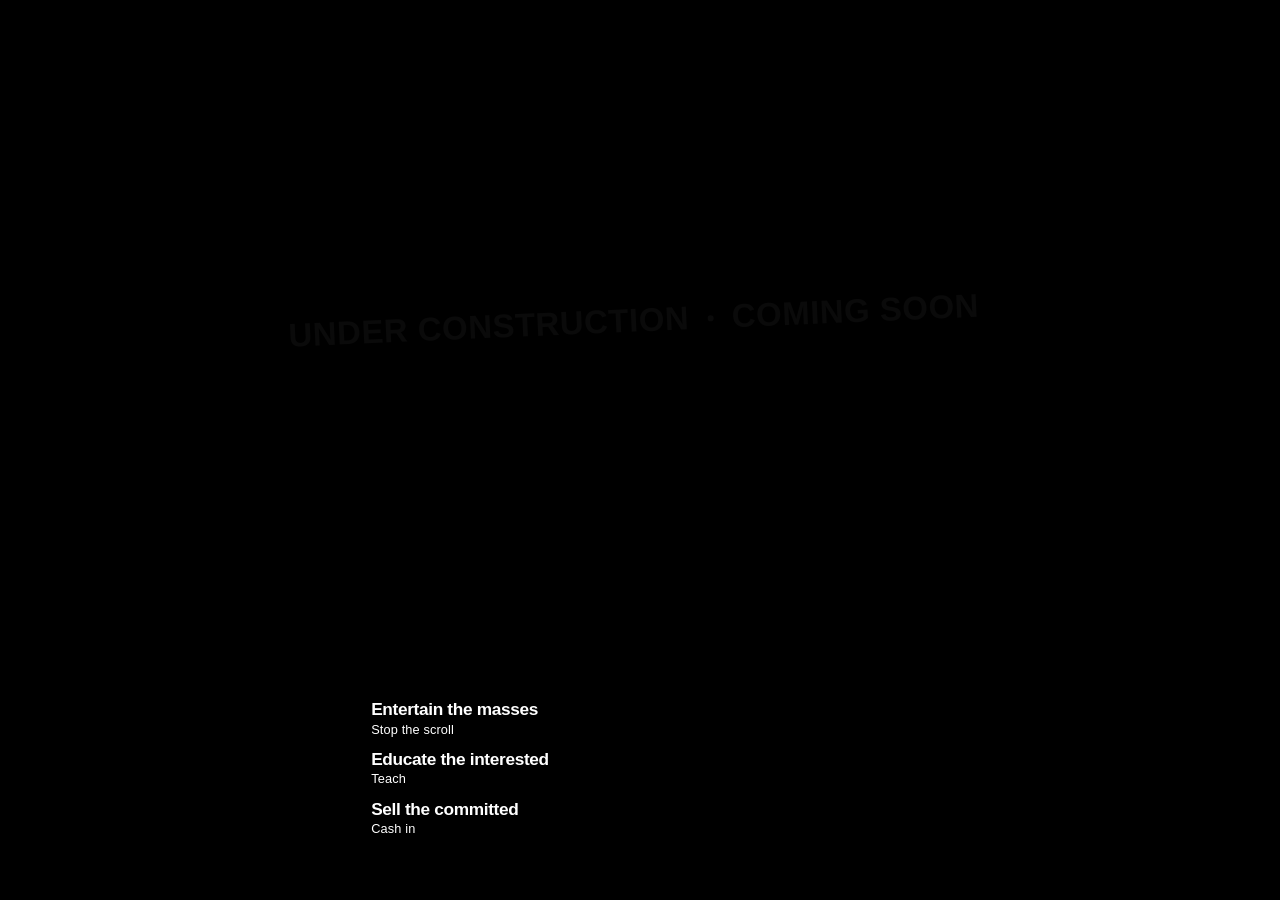
==== commit 5855dbd6: "Place the six-line statement under the Chalant wordmark Keep the coming-soon logo, tape, and black f" ====
--- a/index.html
+++ b/index.html
@@ -1,527 +1,245 @@
-<!DOCTYPE html>
+<!doctype html>
 <html lang="en">
 <head>
 <meta charset="utf-8">
-<meta name="viewport" content="width=device-width, initial-scale=1">
-<title>Chalant Creative — Social Media, Advertising, Talent | Dallas, TX</title>
-<meta name="description" content="Chalant Creative is a Dallas creative agency built in three phases: social media today, advertising and talent next. Strategy, production, community, and paid social.">
-<link rel="canonical" href="https://chalantcreative.com/">
+<meta name="viewport" content="width=device-width, initial-scale=1, viewport-fit=cover">
+<title>CHALANT CREATIVE — Coming Soon</title>
+<meta name="description" content="Chalant Creative. Something is coming. Under construction.">
 <meta name="theme-color" content="#000000">
+<meta name="apple-mobile-web-app-capable" content="yes">
+<meta name="apple-mobile-web-app-status-bar-style" content="black-translucent">
+<meta property="og:title" content="CHALANT CREATIVE — Coming Soon">
+<meta property="og:description" content="Under construction. Coming soon.">
+<meta property="og:image" content="https://chalantcreative.com/logo.png">
 <meta property="og:type" content="website">
-<meta property="og:title" content="Chalant Creative">
-<meta property="og:description" content="A Dallas creative agency built in three phases. Social media first.">
-<meta property="og:url" content="https://chalantcreative.com/">
-<meta property="og:image" content="https://chalantcreative.com/assets/img/mark-banner.jpg">
-<meta name="twitter:card" content="summary_large_image">
-<link rel="icon" href="assets/favicon.png" sizes="any">
-<link rel="icon" href="assets/favicon-32.png" sizes="32x32" type="image/png">
-<link rel="apple-touch-icon" href="assets/apple-touch-icon.png">
-<link rel="preload" href="assets/css/styles.css" as="style">
-<link rel="stylesheet" href="assets/css/styles.css">
-<script>
-  /* Progressive enhancement only: with JS off, every section is fully visible. */
-  document.documentElement.classList.add('js');
-  window.setTimeout(function () {
-    if (!window.__chalantRevealReady) document.documentElement.classList.remove('js');
-  }, 2500);
-</script>
-<script type="application/ld+json">
-{
-  "@context": "https://schema.org",
-  "@type": "Organization",
-  "name": "Chalant Creative",
-  "url": "https://chalantcreative.com/",
-  "email": "brian@chalantcreative.com",
-  "description": "Creative agency in Dallas, Texas. Social media agency today; advertising and talent agency in development.",
-  "address": { "@type": "PostalAddress", "addressLocality": "Dallas", "addressRegion": "TX", "addressCountry": "US" },
-  "founder": { "@type": "Person", "name": "Brian Moore", "jobTitle": "Founder" },
-  "sameAs": ["https://instagram.com/chalant_agency"]
-}
-</script>
+<link rel="icon" href="favicon.png">
+<link rel="apple-touch-icon" href="favicon.png">
+<style>
+  :root{
+    --tape:#ffd400;
+    --ink:#0a0a0a;
+    /* tan(2.5deg): the ribbon's tilt, used to square the anchor with it */
+    --tilt:.043661;
+  }
+  *{box-sizing:border-box}
+  html,body{height:100%;height:100dvh}
+  body{
+    margin:0;
+    background:#000;
+    color:#fff;
+    overflow:hidden;
+    overscroll-behavior:none;
+    -webkit-font-smoothing:antialiased;
+    -webkit-text-size-adjust:100%;
+    font-family:"Helvetica Neue",Helvetica,Arial,"Segoe UI",system-ui,sans-serif;
+  }
+
+  /* ------------------------------------------------------------------
+     The wordmark and the ribbon share one measuring system, so the tape
+     is pinned to the letters rather than to a percentage of the window.
+
+     .mark is sized to the exact ink box of the wordmark (1370 x 468 in
+     source pixels), so every offset below is a fraction of the real
+     letterforms, never of the window. Within that box CHALANT runs from
+     row 0 to row 217, putting its cap midline 108.5/468 = 23.18% down
+     the box. (.234 is that figure nudged to sit dead centre of the
+     ribbon's antialiased lower edge, as rendered.)
+
+     The ribbon hangs from its own bottom edge (transform-origin 50%
+     100%) and is rotated about that point, so the tilt can never drag
+     the anchor off target. --tape-drop biases that anchor down by half
+     the tilt's rise between the screen centre and the wordmark's centre,
+     which parks the lower edge on CHALANT's midline at both ends of the
+     mark instead of only at the screen centre.
+     ------------------------------------------------------------------ */
+  .stage{
+    position:fixed;
+    inset:0;
+    overflow:hidden;
+
+    /* 66vw holds the mark's centre close to the screen centre. The ribbon
+       is tilted, so its straight lower edge can be exactly on CHALANT's
+       midline at only one x: the screen centre and the wordmark's centre
+       have to share the error between them. A bigger mark keeps the two
+       points closer together, and keeps that shared error inside tolerance
+       at every shape. The height cap only steps in on short windows, so
+       the lines under the wordmark stay on screen and the mark never
+       grows taller than the space above them. */
+    --copy-gap:clamp(16px,2dvh,28px);
+    --copy-block:clamp(150px,20dvh,220px);
+    --stage-pad:max(clamp(12px,2.2dvh,28px),env(safe-area-inset-bottom,0px));
+    --mark-bottom:calc(var(--copy-gap) + var(--copy-block) + var(--stage-pad));
+    --mark-w:min(66vw,calc((100dvh - var(--mark-bottom) - 2dvh) * 1370 / 468));
+    --mark-h:calc(var(--mark-w) * 468 / 1370);
+    --mark-right:5vw;
+    --mark-left:calc(100% - var(--mark-right) - var(--mark-w));
+    --mark-top:calc(100dvh - var(--mark-bottom) - var(--mark-h));
+
+    --chalant-mid:calc(var(--mark-top) + var(--mark-h) * .234);
+    --tape-drop:calc((50vw - var(--mark-right) - var(--mark-w) / 2) * var(--tilt) / 2);
+    --tape-h:min(22.4vmax,34dvh);
+    --tape-top:calc(var(--chalant-mid) + var(--tape-drop) - var(--tape-h));
+  }
+
+  .mark{
+    position:absolute;
+    top:var(--mark-top);
+    right:var(--mark-right);
+    width:var(--mark-w);
+    height:var(--mark-h);
+  }
+  /* logo.png and lockup.png are cropped to the same ink, so a matching
+     negative offset cancels the transparent margin: the box edge is the
+     edge of the letterforms. */
+  .mark img{
+    position:absolute;
+    display:block;
+    height:auto;
+    user-select:none;
+    -webkit-user-drag:none;
+  }
+  /* logo.png 3000x3000 — ink at x1607..2976, y1272..1739 */
+  .mark--wide img{
+    width:calc(var(--mark-w) * 3000 / 1370);
+    left:calc(var(--mark-w) * -1607 / 1370);
+    top:calc(var(--mark-h) * -1272 / 468);
+  }
+  /* lockup.png 1418x517 — ink at x25..1394, y25..492 */
+  .mark--tall img{
+    width:calc(var(--mark-w) * 1418 / 1370);
+    left:calc(var(--mark-w) * -25 / 1370);
+    top:calc(var(--mark-h) * -25 / 468);
+  }
+  .mark--tall{display:none}
+
+  /* ---------- photoreal caution tape ---------- */
+  .tape{
+    position:absolute;
+    left:50%;
+    top:var(--tape-top);
+    width:150vmax;
+    height:var(--tape-h);
+    transform-origin:50% 100%;
+    transform:translateX(-50%) rotate(-2.5deg);
+    /* the tile is a whole number of stripe periods wide (9 x 424px), so it
+       repeats without a seam, and sizing it by the ribbon's height keeps
+       the stripe angle identical at every viewport width */
+    background-image:url("tape-tile.jpg");
+    background-repeat:repeat-x;
+    background-position:50% 50%;
+    background-size:auto 100%;
+    pointer-events:none;
+  }
+  .tape__text{
+    position:absolute;
+    left:0;
+    right:0;
+    top:50%;
+    transform:translateY(-50%);
+    display:flex;
+    align-items:center;
+    justify-content:center;
+    gap:0 .55em;
+    padding-inline:2vw;
+    color:#0a0a0a;
+    font-weight:800;
+    font-size:clamp(13px,calc(var(--tape-h) * .115),44px);
+    line-height:1;
+    letter-spacing:.015em;
+    text-transform:uppercase;
+    white-space:nowrap;
+    text-shadow:none;
+  }
+  .dot{
+    width:.2em;
+    height:.2em;
+    border-radius:50%;
+    background:#0a0a0a;
+    flex:0 0 auto;
+  }
+
+  /* ---------- lines under the wordmark, left-aligned to its ink ---------- */
+  .lines{
+    position:absolute;
+    z-index:2;
+    left:var(--mark-left);
+    top:calc(var(--mark-top) + var(--mark-h) + var(--copy-gap));
+    width:max-content;
+    max-width:calc(100% - var(--mark-left) - var(--mark-right));
+    margin:0;
+    text-align:left;
+    color:#fff;
+  }
+  .pair{
+    margin:0;
+    font-size:clamp(16px,1.35vw,24px);
+    line-height:1.15;
+    font-weight:400;
+  }
+  .pair + .pair{margin-top:0.72em}
+  .slogan,
+  .support{display:block;white-space:nowrap}
+  .slogan{
+    font-weight:700;
+    letter-spacing:-0.02em;
+  }
+  .support{
+    margin-top:0.12em;
+    font-size:0.74em;
+    font-weight:400;
+    line-height:1.25;
+    letter-spacing:0.01em;
+  }
+
+  /* ---------- iPhone / portrait: centred lockup ---------- */
+  @media (max-aspect-ratio:1/1){
+    .stage{
+      --mark-w:min(88vw,152dvh,calc((100dvh - var(--copy-gap) - var(--copy-block) - var(--stage-pad) - 8dvh) * 1370 / 468));
+      --mark-left:calc(50% - var(--mark-w) / 2);
+      --mark-top:min(
+        calc(60dvh - var(--mark-h) / 2),
+        calc(100dvh - var(--copy-gap) - var(--copy-block) - var(--stage-pad) - var(--mark-h))
+      );
+      --tape-drop:0px;
+      --tape-h:min(35.6vw,26dvh);
+    }
+    .mark{right:auto;left:var(--mark-left)}
+    .mark--wide{display:none}
+    .mark--tall{display:block}
+    .tape__text{
+      font-size:clamp(12px,calc(var(--tape-h) * .115),30px);
+      letter-spacing:.005em;
+      gap:0 .45em;
+      padding-inline:1vw;
+    }
+  }
+
+  @media (prefers-reduced-motion:no-preference){
+    .tape{animation:settle .8s cubic-bezier(.22,.8,.24,1) both}
+    /* transform only — the ribbon never fades, so it is always fully opaque */
+    @keyframes settle{
+      from{transform:translateX(-50%) rotate(-2.5deg) translateY(-18px)}
+      to{transform:translateX(-50%) rotate(-2.5deg)}
+    }
+  }
+</style>
 </head>
 <body>
-<a class="skip" href="#main">Skip to content</a>
-
-<header class="nav" id="nav">
-  <div class="nav__inner">
-    <a class="brand" href="#top" aria-label="Chalant Creative — home">
-      <img class="brand__mark" src="assets/img/mark-slate.png" alt="" width="900" height="303">
-      <span class="brand__type">Chalant<span>Creative</span></span>
-    </a>
-    <button class="nav__toggle" id="navToggle" aria-expanded="false" aria-controls="navMenu">
-      <span class="nav__toggle-bars" aria-hidden="true"><i></i><i></i></span>
-      <span class="visually-hidden">Menu</span>
-    </button>
-    <nav class="nav__menu" id="navMenu" aria-label="Primary">
-      <a href="#phases">Phases</a>
-      <a href="#work">Work</a>
-      <a href="#results">Results</a>
-      <a href="#services">Services</a>
-      <a href="#about">About</a>
-      <a class="nav__cta" href="#contact">Start a project</a>
-    </nav>
-  </div>
-</header>
-
-<main id="main">
-
-  <!-- ============ HERO ============ -->
-  <section class="hero" id="top">
-    <div class="hero__media">
-      <img class="hero__lockup" src="assets/img/mark-lockup.jpg" alt="Chalant Creative" width="1000" height="1250" fetchpriority="high">
-    </div>
-    <div class="hero__body">
-      <h1 class="hero__title">A creative agency built in three phases<span class="dot">.</span></h1>
-      <p class="hero__lede">Dallas, Texas. We start where attention actually lives — the feed — and build outward from there.</p>
-      <div class="hero__actions">
-        <a class="btn" href="#contact">Start a project</a>
-        <a class="btn btn--ghost" href="#work">See the work</a>
-      </div>
-      <ul class="phases-line" aria-label="Agency phases">
-        <li class="is-live"><span class="phases-line__n">01</span> Social<span class="phases-line__state">Live</span></li>
-        <li><span class="phases-line__n">02</span> Advertising<span class="phases-line__state">In development</span></li>
-        <li><span class="phases-line__n">03</span> Talent<span class="phases-line__state">In development</span></li>
-      </ul>
-    </div>
-    <div class="hero__scroll" aria-hidden="true"><span></span></div>
-  </section>
-
-  <div class="tape" role="presentation"></div>
-
-  <!-- ============ WHAT WE DO ============ -->
-  <section class="section section--intro" id="about-intro">
-    <div class="wrap">
-      <div class="intro-grid">
-        <p class="eyebrow reveal">What we do</p>
-        <div class="intro-copy">
-          <p class="statement reveal">We run social media for brands that need to be seen and remembered.</p>
-          <p class="reveal">Strategy, production, publishing, and the community work that keeps people coming back. Everything we post, we shoot ourselves — that is the whole difference.</p>
-        </div>
+  <main class="stage">
+    <div class="mark mark--wide"><img src="logo.png" alt="Chalant Creative" width="3000" height="3000"></div>
+    <div class="mark mark--tall"><img src="lockup.png" alt="Chalant Creative" width="1418" height="517"></div>
+    <div class="tape" role="img" aria-label="Under construction. Coming soon.">
+      <div class="tape__text">
+        <span>Under Construction</span>
+        <span class="dot" aria-hidden="true"></span>
+        <span>Coming Soon</span>
       </div>
     </div>
-  </section>
-
-  <!-- ============ PHASES ============ -->
-  <section class="section section--phases" id="phases">
-    <div class="wrap">
-      <header class="section__head">
-        <p class="eyebrow reveal">The plan</p>
-        <h2 class="reveal">Three phases.<br>One standard.</h2>
-        <p class="section__lede reveal">Chalant is being built in order, not all at once. Each phase runs on the same crew, the same taste, and the same camera.</p>
-      </header>
-
-      <article class="phase phase--live reveal">
-        <div class="phase__head">
-          <span class="phase__num">01</span>
-          <span class="tag tag--live">Live now</span>
-        </div>
-        <div class="phase__body">
-          <h3>Social Media Agency</h3>
-          <p class="phase__desc">The current focus. Full-stack social for hospitality, lifestyle, and brands with something to say — from the first audit to the monthly report.</p>
-          <ul class="phase__list">
-            <li>Content strategy</li>
-            <li>Content production</li>
-            <li>Community management</li>
-            <li>Paid social</li>
-            <li>Reporting</li>
-          </ul>
-          <a class="link-arrow" href="#services">See what Phase 1 includes</a>
-        </div>
-      </article>
-
-      <div class="phase-row">
-        <article class="phase phase--next reveal">
-          <div class="phase__head">
-            <span class="phase__num">02</span>
-            <span class="tag">In development</span>
-          </div>
-          <div class="phase__body">
-            <h3>Advertising Agency</h3>
-            <p class="phase__desc">Campaigns, not just posts. Brand strategy, creative development, media buying, and production — built on the same people who already shoot the content.</p>
-            <ul class="phase__list phase__list--dim">
-              <li>Creative campaign development</li>
-              <li>Brand strategy</li>
-              <li>Media buying</li>
-              <li>Production</li>
-            </ul>
-            <a class="link-arrow" href="#contact">Talk to us about Phase 2</a>
-          </div>
-        </article>
-
-        <article class="phase phase--next reveal">
-          <div class="phase__head">
-            <span class="phase__num">03</span>
-            <span class="tag">In development</span>
-          </div>
-          <div class="phase__body">
-            <h3>Talent Agency</h3>
-            <p class="phase__desc">Representation for creators, models, and on-camera talent. We already put these people in front of the lens; this phase makes it official.</p>
-            <ul class="phase__list phase__list--dim">
-              <li>Creator representation</li>
-              <li>Model representation</li>
-              <li>On-camera talent</li>
-              <li>Casting and bookings</li>
-            </ul>
-            <a class="link-arrow" href="#contact">Talk to us about Phase 3</a>
-          </div>
-        </article>
-      </div>
+    <div class="lines">
+      <p class="pair"><span class="slogan">Entertain the masses</span><span class="support">Stop the scroll</span></p>
+      <p class="pair"><span class="slogan">Educate the interested</span><span class="support">Teach</span></p>
+      <p class="pair"><span class="slogan">Sell the committed</span><span class="support">Cash in</span></p>
     </div>
-  </section>
-
-  <!-- ============ WORK ============ -->
-  <section class="section section--work" id="work">
-    <div class="wrap">
-      <header class="section__head section__head--work">
-        <p class="eyebrow reveal">Selected work</p>
-        <h2 class="reveal">Shot in-house.<br>Every frame.</h2>
-        <p class="section__lede reveal">Every frame here is ours. Portraits, campaigns, nightlife, film — the portfolio doubles as the proof that we can make the thing we are selling.</p>
-      </header>
-
-      <div class="gallery">
-        <div class="row row--a">
-          <figure class="shot reveal">
-            <img src="assets/img/work-eyes.jpg" alt="Black and white close-up of a model's eyes above a dark wrap" width="1600" height="1067" loading="lazy" decoding="async">
-          </figure>
-          <figure class="shot reveal">
-            <img src="assets/img/work-fitness.jpg" alt="Four people in athletic wear walking a bridge trail at dusk" width="1600" height="1067" loading="lazy" decoding="async">
-          </figure>
-        </div>
-
-        <div class="row row--b">
-          <figure class="shot reveal">
-            <img src="assets/img/work-cross.jpg" alt="Portrait lit through a cross-shaped cutout" width="1040" height="1300" loading="lazy" decoding="async">
-          </figure>
-          <figure class="shot reveal">
-            <img src="assets/img/work-addiction.jpg" alt="Conceptual still life with gold pedestal, powder, and a hand" width="1300" height="1300" loading="lazy" decoding="async">
-          </figure>
-          <figure class="shot reveal">
-            <img src="assets/img/work-glitz.jpg" alt="Portrait covered in gold glitter" width="1040" height="1300" loading="lazy" decoding="async">
-          </figure>
-        </div>
-
-        <div class="row row--c">
-          <figure class="shot shot--wide reveal">
-            <img src="assets/img/work-shadows.jpg" alt="Woman in a car interior, face half in shadow" width="1600" height="1067" loading="lazy" decoding="async">
-          </figure>
-        </div>
-
-        <div class="row row--b">
-          <figure class="shot reveal">
-            <img src="assets/img/work-xoe-frames.jpg" alt="Model in leather jacket seated between framed prints" width="1040" height="1300" loading="lazy" decoding="async">
-          </figure>
-          <figure class="shot reveal">
-            <img src="assets/img/work-lumi.jpg" alt="Studio headshot with soft light and gold hoops" width="1040" height="1300" loading="lazy" decoding="async">
-          </figure>
-          <figure class="shot reveal">
-            <img src="assets/img/work-smoke.jpg" alt="Black and white portrait with smoke across the face" width="1040" height="1300" loading="lazy" decoding="async">
-          </figure>
-        </div>
-
-        <div class="row row--b">
-          <figure class="shot reveal">
-            <img src="assets/img/work-void.jpg" alt="Face seen through a gap in white architectural beams" width="1040" height="1300" loading="lazy" decoding="async">
-          </figure>
-          <figure class="shot reveal">
-            <img src="assets/img/work-bridge.jpg" alt="Cable-stayed bridge seen through trees" width="900" height="1125" loading="lazy" decoding="async">
-          </figure>
-          <figure class="shot reveal">
-            <img src="assets/img/work-xoe-table.jpg" alt="Editorial figure draped across a table in a dim gallery room" width="1300" height="1300" loading="lazy" decoding="async">
-          </figure>
-        </div>
-
-        <div class="row row--b">
-          <figure class="shot reveal">
-            <img src="assets/img/work-red-sparrow.jpg" alt="Portrait in red on a red set" width="1040" height="1300" loading="lazy" decoding="async">
-          </figure>
-          <figure class="shot reveal">
-            <img src="assets/img/work-ski-mask.jpg" alt="Portrait in a black balaclava and pearl necklace" width="1040" height="1300" loading="lazy" decoding="async">
-          </figure>
-          <figure class="shot reveal">
-            <img src="assets/img/work-spiders.jpg" alt="Figure posed inside a web of hanging chains" width="1158" height="1158" loading="lazy" decoding="async">
-          </figure>
-        </div>
-      </div>
-    </div>
-  </section>
-
-  <!-- ============ RESULTS ============ -->
-  <!-- CLIENT ATTRIBUTION: swap "a Deep Ellum hospitality client" for "Boots & Booze" once Brian confirms the client's sign-off -->
-  <section class="section section--results" id="results">
-    <div class="wrap">
-      <header class="section__head">
-        <p class="eyebrow reveal">Results</p>
-        <h2 class="reveal">Thirty days<br>of proof.</h2>
-        <p class="section__lede reveal">Figures read directly from Instagram Insights for <span class="client-name">a Deep Ellum hospitality client</span>.</p>
-      </header>
-
-      <div class="metrics">
-        <div class="metric metric--lead reveal">
-          <span class="metric__num">6.3<span class="metric__unit">%</span></span>
-          <span class="metric__label">Average engagement rate</span>
-          <span class="metric__note">Last 12 posts</span>
-        </div>
-        <div class="metric metric--lead reveal">
-          <span class="metric__num">114,586</span>
-          <span class="metric__label">Views</span>
-          <span class="metric__note">Last 30 days</span>
-        </div>
-        <div class="metric reveal">
-          <span class="metric__num">22,459</span>
-          <span class="metric__label">Viewers</span>
-          <span class="metric__note">Last 30 days</span>
-        </div>
-        <div class="metric reveal">
-          <span class="metric__num">5,346</span>
-          <span class="metric__label">Profile visits</span>
-          <span class="metric__note">Last 30 days</span>
-        </div>
-        <div class="metric reveal">
-          <span class="metric__num">288</span>
-          <span class="metric__label">Link taps</span>
-          <span class="metric__note">Last 30 days</span>
-        </div>
-        <div class="metric reveal">
-          <span class="metric__num">54.3<span class="metric__unit">%</span></span>
-          <span class="metric__label">Views from non-followers</span>
-          <span class="metric__note">Last 30 days</span>
-        </div>
-      </div>
-
-      <p class="results__note reveal">3,268 interactions across the same thirty days. Top post: the grand opening Reel — 98 interactions at roughly a 15% engagement rate.</p>
-    </div>
-  </section>
-
-  <!-- ============ SERVICES ============ -->
-  <section class="section section--services" id="services">
-    <div class="wrap">
-      <header class="section__head">
-        <p class="eyebrow reveal">Phase 1 — Services</p>
-        <h2 class="reveal">What we actually<br>do every month.</h2>
-        <p class="section__lede reveal">Five disciplines, run as one operation. No handoffs between the people who plan the post and the people who shoot it.</p>
-      </header>
-
-      <ol class="service-list">
-        <li class="service reveal">
-          <span class="service__idx">01</span>
-          <h3>Content strategy</h3>
-          <p>An audit of what exists, a decision about what the account is for, and a calendar that actually ships. Voice, pillars, and posting structure locked before anything goes out.</p>
-        </li>
-        <li class="service reveal">
-          <span class="service__idx">02</span>
-          <h3>Content production</h3>
-          <p>On-site shoots, photo and video, made for the platform they live on. Reels shot vertical, stills shot for the crop — not repurposed from somewhere else.</p>
-        </li>
-        <li class="service reveal">
-          <span class="service__idx">03</span>
-          <h3>Community management</h3>
-          <p>DMs and public replies handled on a published schedule, during real hours. Anything that needs a manager, a booking, or a lawyer gets escalated the same day.</p>
-        </li>
-        <li class="service reveal">
-          <span class="service__idx">04</span>
-          <h3>Paid social</h3>
-          <p>Boost and paid-post setup with audience, budget, and duration chosen on purpose. Ad spend goes straight to the platform — we never mark it up.</p>
-        </li>
-        <li class="service reveal">
-          <span class="service__idx">05</span>
-          <h3>Reporting</h3>
-          <p>Monthly numbers against the starting baseline: views, viewers, profile visits, link taps, and engagement rate. Then a straight answer — keep, kill, or add.</p>
-        </li>
-      </ol>
-
-      <div class="packages" id="packages">
-        <div class="packages__head">
-          <h3 class="reveal">Packages</h3>
-          <p class="reveal">Three ways to work with us. Every scope is a monthly total, not a per-platform minimum. Pricing is quoted per brand.</p>
-        </div>
-        <div class="package-grid">
-          <article class="package reveal">
-            <h4>Entry Tier</h4>
-            <p class="package__kicker">Steady presence, your assets</p>
-            <ul>
-              <li>Instagram and Facebook</li>
-              <li>12 feed posts or Reels per month</li>
-              <li>3 Stories per week</li>
-              <li>Light community coverage on weekends</li>
-              <li>No on-site shoot</li>
-            </ul>
-            <a class="link-arrow" href="#contact">Inquire for pricing</a>
-          </article>
-
-          <article class="package package--featured reveal">
-            <span class="package__flag">Most requested</span>
-            <h4>Growth Tier</h4>
-            <p class="package__kicker">The full social engine</p>
-            <ul>
-              <li>Instagram, Facebook, and TikTok</li>
-              <li>20 feed posts or Reels per month</li>
-              <li>5 Stories per week</li>
-              <li>One on-site shoot per month</li>
-              <li>Active DMs and replies, 5 days a week</li>
-              <li>Boost setup — you pay the platform</li>
-            </ul>
-            <a class="link-arrow" href="#contact">Inquire for pricing</a>
-          </article>
-
-          <article class="package reveal">
-            <h4>Full-Service</h4>
-            <p class="package__kicker">Always on</p>
-            <ul>
-              <li>Adds Google Business to the platform mix</li>
-              <li>28 feed posts or Reels per month</li>
-              <li>Daily Stories</li>
-              <li>Two shoots per month</li>
-              <li>Community management every day</li>
-              <li>Full Meta ad management</li>
-            </ul>
-            <a class="link-arrow" href="#contact">Inquire for pricing</a>
-          </article>
-        </div>
-
-        <div class="cadence">
-          <h4 class="reveal">The first ninety days</h4>
-          <p class="cadence__intro reveal">Hospitality social rarely proves itself in 30 days. Every engagement starts with a full quarter, run in three moves.</p>
-          <ol class="cadence__list">
-            <li class="reveal">
-              <span class="cadence__label">Month one — Foundation</span>
-              <p>Audit the profiles. Analyze competitors. Lock voice and visual style. Refresh the bio and highlights. Select the first content batch and shoot it.</p>
-            </li>
-            <li class="reveal">
-              <span class="cadence__label">Month two — Rhythm</span>
-              <p>Full posting cadence. Stories and user-generated content loop running. Posting times adjusted against early performance.</p>
-            </li>
-            <li class="reveal">
-              <span class="cadence__label">Month three — Proof</span>
-              <p>Report against the starting baseline. Then recommend keep, kill, or add — in writing.</p>
-            </li>
-          </ol>
-        </div>
-      </div>
-    </div>
-  </section>
-
-  <!-- ============ ABOUT ============ -->
-  <section class="section section--about" id="about">
-    <div class="wrap">
-      <div class="about-grid">
-        <div class="about__portrait reveal">
-          <img src="assets/img/about-portrait.jpg" alt="The Margaret Hunt Hill Bridge in Dallas, seen through bare tree branches" width="1000" height="1250" loading="lazy" decoding="async">
-        </div>
-        <div class="about__copy">
-          <p class="eyebrow reveal">About</p>
-          <h2 class="reveal">Brian Moore</h2>
-          <p class="about__role reveal">Founder. Photographer. Filmmaker.</p>
-          <p class="reveal">I have spent years behind a camera — portraits, campaigns, nightlife, film. I started Chalant because the best social work I kept seeing was made by people who could actually shoot it, and almost none of the agencies could.</p>
-          <p class="reveal">So this one can. Everything that carries our name comes out of our own lenses first. If it does not look right, it does not go out.</p>
-          <p class="reveal">Three phases, one direction: make the thing, put it in front of more people, then build up the people in front of it.</p>
-          <p class="about__sig reveal">Dallas, Texas.</p>
-        </div>
-      </div>
-    </div>
-  </section>
-
-  <!-- ============ CONTACT ============ -->
-  <section class="section section--contact" id="contact">
-    <div class="wrap">
-      <div class="contact-grid">
-        <div class="contact__intro">
-          <p class="eyebrow reveal">Contact</p>
-          <h2 class="reveal">Start a<br>project<span class="dot">.</span></h2>
-          <p class="section__lede reveal">Tell us what you are building and what the account is supposed to do. We will tell you straight whether we are the right fit.</p>
-
-          <ul class="contact__direct reveal">
-            <li>
-              <span class="contact__k">Email</span>
-              <a href="mailto:brian@chalantcreative.com">brian@chalantcreative.com</a>
-            </li>
-            <li>
-              <span class="contact__k">Instagram</span>
-              <a href="https://instagram.com/chalant_agency" target="_blank" rel="noopener">@chalant_agency</a>
-            </li>
-            <li>
-              <span class="contact__k">Studio</span>
-              <span>Dallas, Texas</span>
-            </li>
-          </ul>
-
-          <!-- BOOKING LINK: when Brian has a scheduling URL, replace the placeholder anchor below with it and delete this comment.
-               <a class="btn btn--ghost" href="BOOKING_URL_HERE">Book a 30-minute call</a> -->
-          <div class="contact__booking">
-            <p class="contact__next">Send the form or an email and you will hear back within two business days. If it looks like a fit, the next step is a thirty-minute call.</p>
-          </div>
-        </div>
-
-        <div class="contact__form-wrap reveal">
-          <!-- The form composes a mailto: and opens the visitor's mail client. No backend required.
-               To switch to a form service instead, replace the form's action/method with your endpoint and remove the mailto handler in assets/js/main.js. -->
-          <form class="form" id="contact-form" action="mailto:brian@chalantcreative.com" method="post" enctype="text/plain" novalidate>
-            <div class="field">
-              <label for="f-name">Name</label>
-              <input id="f-name" name="name" type="text" autocomplete="name" required>
-            </div>
-            <div class="field">
-              <label for="f-brand">Brand or company</label>
-              <input id="f-brand" name="brand" type="text" autocomplete="organization">
-            </div>
-            <div class="field">
-              <label for="f-email">Email</label>
-              <input id="f-email" name="email" type="email" autocomplete="email" required>
-            </div>
-            <div class="field">
-              <label for="f-need">What do you need</label>
-              <select id="f-need" name="need">
-                <option>Social media — Phase 1</option>
-                <option>Content production only</option>
-                <option>Advertising — Phase 2</option>
-                <option>Talent — Phase 3</option>
-                <option>Something else</option>
-              </select>
-            </div>
-            <div class="field field--full">
-              <label for="f-message">The project</label>
-              <textarea id="f-message" name="message" rows="5" required></textarea>
-            </div>
-            <div class="field--full form__foot">
-              <button class="btn" type="submit">Send inquiry</button>
-              <p class="form__status" id="formStatus" role="status" aria-live="polite"></p>
-            </div>
-          </form>
-          <noscript>
-            <p class="form__noscript">This form needs JavaScript to open your mail app. Email <a href="mailto:brian@chalantcreative.com">brian@chalantcreative.com</a> directly and we will take it from there.</p>
-          </noscript>
-        </div>
-      </div>
-    </div>
-  </section>
-
-</main>
-
-<div class="tape" role="presentation"></div>
-
-<footer class="footer">
-  <div class="wrap">
-    <div class="footer__top">
-      <a class="brand brand--footer" href="#top" aria-label="Chalant Creative — back to top">
-        <img class="brand__mark" src="assets/img/mark-slate.png" alt="" width="900" height="303">
-        <span class="brand__type">Chalant<span>Creative</span></span>
-      </a>
-      <nav class="footer__nav" aria-label="Footer">
-        <a href="#phases">Phases</a>
-        <a href="#work">Work</a>
-        <a href="#results">Results</a>
-        <a href="#services">Services</a>
-        <a href="#about">About</a>
-        <a href="#contact">Contact</a>
-        <a href="https://instagram.com/chalant_agency" target="_blank" rel="noopener">Instagram</a>
-      </nav>
-    </div>
-    <div class="footer__base">
-      <p>&copy; 2026 Chalant Creative. Dallas, Texas.</p>
-      <p class="footer__phases">Social — live. Advertising — in development. Talent — in development.</p>
-    </div>
-  </div>
-</footer>
-
-<script src="assets/js/main.js" defer></script>
+  </main>
 </body>
 </html>
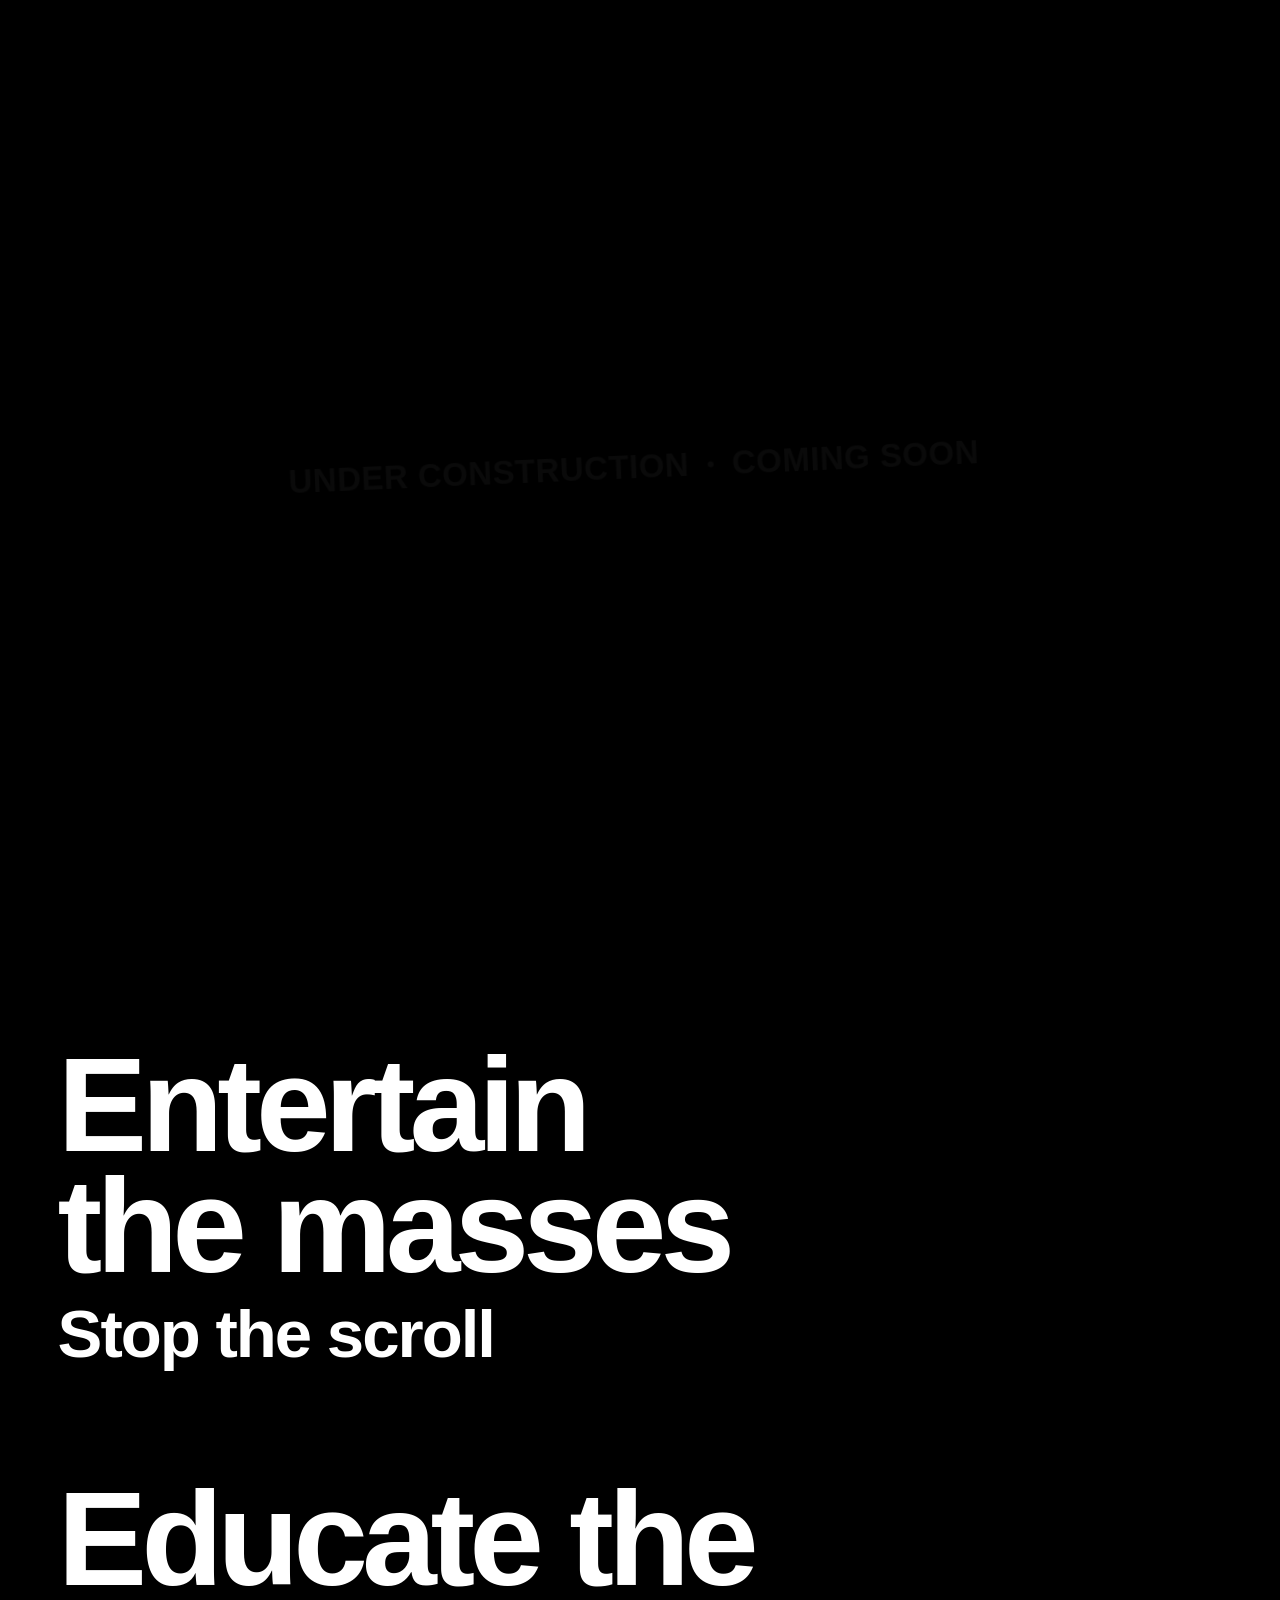
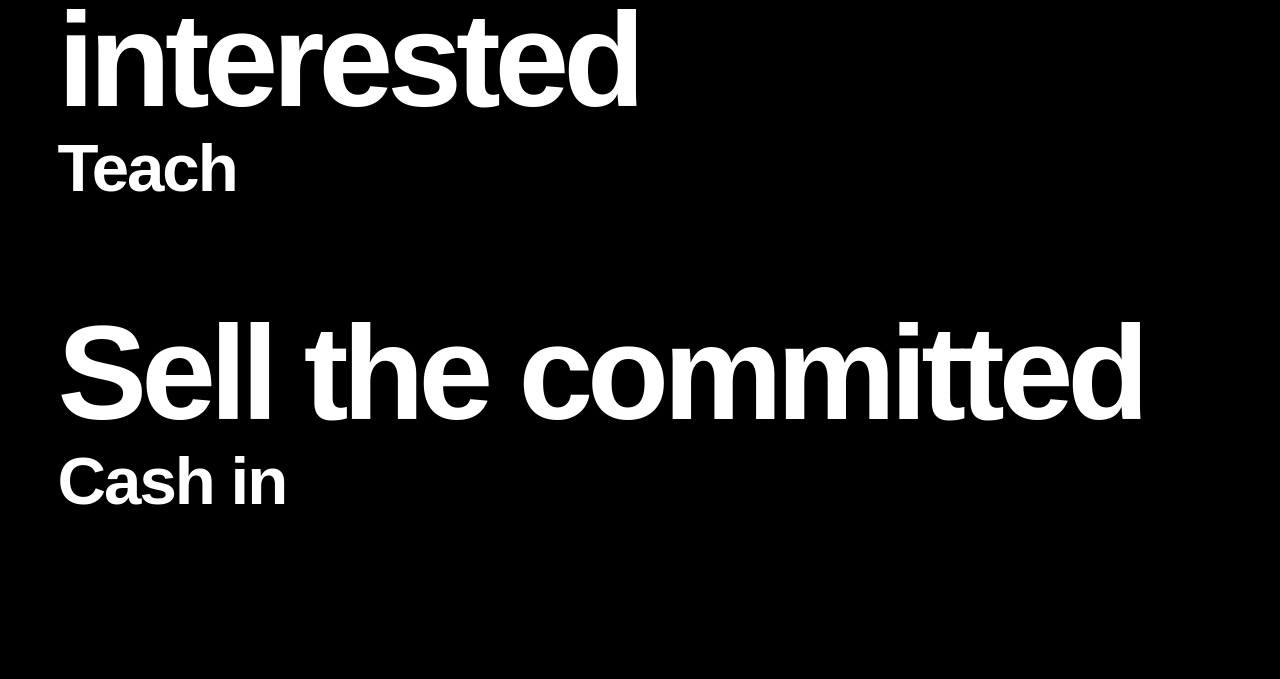
==== commit bef746e9: "Give the six lines their own full-width module Restore the coming-soon wordmark and tape to the orig" ====
--- a/index.html
+++ b/index.html
@@ -22,12 +22,12 @@
     --tilt:.043661;
   }
   *{box-sizing:border-box}
-  html,body{height:100%;height:100dvh}
+  html,body{height:auto;min-height:100%}
   body{
     margin:0;
     background:#000;
     color:#fff;
-    overflow:hidden;
+    overflow-x:clip;
     overscroll-behavior:none;
     -webkit-font-smoothing:antialiased;
     -webkit-text-size-adjust:100%;
@@ -53,8 +53,8 @@
      mark instead of only at the screen centre.
      ------------------------------------------------------------------ */
   .stage{
-    position:fixed;
-    inset:0;
+    position:relative;
+    height:100dvh;
     overflow:hidden;
 
     /* 66vw holds the mark's centre close to the screen centre. The ribbon
@@ -62,17 +62,12 @@
        midline at only one x: the screen centre and the wordmark's centre
        have to share the error between them. A bigger mark keeps the two
        points closer together, and keeps that shared error inside tolerance
-       at every shape. The height cap only steps in on short windows, so
-       the lines under the wordmark stay on screen and the mark never
-       grows taller than the space above them. */
-    --copy-gap:clamp(16px,2dvh,28px);
-    --copy-block:clamp(150px,20dvh,220px);
-    --stage-pad:max(clamp(12px,2.2dvh,28px),env(safe-area-inset-bottom,0px));
-    --mark-bottom:calc(var(--copy-gap) + var(--copy-block) + var(--stage-pad));
-    --mark-w:min(66vw,calc((100dvh - var(--mark-bottom) - 2dvh) * 1370 / 468));
+       at every shape. 240dvh only steps in on very wide letterbox windows,
+       so the mark never grows taller than the screen. */
+    --mark-w:min(66vw,240dvh);
     --mark-h:calc(var(--mark-w) * 468 / 1370);
     --mark-right:5vw;
-    --mark-left:calc(100% - var(--mark-right) - var(--mark-w));
+    --mark-bottom:8dvh;
     --mark-top:calc(100dvh - var(--mark-bottom) - var(--mark-h));
 
     --chalant-mid:calc(var(--mark-top) + var(--mark-h) * .234);
@@ -158,52 +153,15 @@
     flex:0 0 auto;
   }
 
-  /* ---------- lines under the wordmark, left-aligned to its ink ---------- */
-  .lines{
-    position:absolute;
-    z-index:2;
-    left:var(--mark-left);
-    top:calc(var(--mark-top) + var(--mark-h) + var(--copy-gap));
-    width:max-content;
-    max-width:calc(100% - var(--mark-left) - var(--mark-right));
-    margin:0;
-    text-align:left;
-    color:#fff;
-  }
-  .pair{
-    margin:0;
-    font-size:clamp(16px,1.35vw,24px);
-    line-height:1.15;
-    font-weight:400;
-  }
-  .pair + .pair{margin-top:0.72em}
-  .slogan,
-  .support{display:block;white-space:nowrap}
-  .slogan{
-    font-weight:700;
-    letter-spacing:-0.02em;
-  }
-  .support{
-    margin-top:0.12em;
-    font-size:0.74em;
-    font-weight:400;
-    line-height:1.25;
-    letter-spacing:0.01em;
-  }
-
   /* ---------- iPhone / portrait: centred lockup ---------- */
   @media (max-aspect-ratio:1/1){
     .stage{
-      --mark-w:min(88vw,152dvh,calc((100dvh - var(--copy-gap) - var(--copy-block) - var(--stage-pad) - 8dvh) * 1370 / 468));
-      --mark-left:calc(50% - var(--mark-w) / 2);
-      --mark-top:min(
-        calc(60dvh - var(--mark-h) / 2),
-        calc(100dvh - var(--copy-gap) - var(--copy-block) - var(--stage-pad) - var(--mark-h))
-      );
+      --mark-w:min(88vw,152dvh);
+      --mark-top:calc(60dvh - var(--mark-h) / 2);
       --tape-drop:0px;
       --tape-h:min(35.6vw,26dvh);
     }
-    .mark{right:auto;left:var(--mark-left)}
+    .mark{right:auto;left:calc(50% - var(--mark-w) / 2)}
     .mark--wide{display:none}
     .mark--tall{display:block}
     .tape__text{
@@ -214,6 +172,49 @@
     }
   }
 
+  /* The statement is the next module: full width, left aligned, and set
+     at the same scale as the wordmark rather than as a caption under it. */
+  .statement{
+    min-height:100dvh;
+    padding-block:clamp(80px,16vh,200px) clamp(96px,18vh,220px);
+    padding-left:max(16px,4.5vw,env(safe-area-inset-left,0px));
+    padding-right:max(16px,4.5vw,env(safe-area-inset-right,0px));
+    text-align:left;
+  }
+  .pair{
+    margin:0;
+    max-width:100%;
+    /* 10.5vw matches CHALANT's cap height in the wide lockup (66vw × 217/1370). */
+    font-size:clamp(42px,10.5vw,240px);
+    font-weight:800;
+    line-height:.9;
+    letter-spacing:-.045em;
+  }
+  @media (max-aspect-ratio:1/1){
+    .pair{
+      /* Portrait lockup is 88vw, so the cap height is 13.9vw. */
+      font-size:clamp(46px,13.9vw,140px);
+    }
+  }
+  .pair + .pair{margin-top:clamp(64px,12vh,160px)}
+  .slogan,
+  .support{
+    display:block;
+    max-width:100%;
+    text-align:left;
+    text-wrap:balance;
+    hyphens:none;
+    word-break:normal;
+    overflow-wrap:normal;
+  }
+  .support{
+    margin-top:.2em;
+    font-size:clamp(28px,.5em,96px);
+    font-weight:700;
+    line-height:1.05;
+    letter-spacing:-.03em;
+  }
+
   @media (prefers-reduced-motion:no-preference){
     .tape{animation:settle .8s cubic-bezier(.22,.8,.24,1) both}
     /* transform only — the ribbon never fades, so it is always fully opaque */
@@ -222,24 +223,29 @@
       to{transform:translateX(-50%) rotate(-2.5deg)}
     }
   }
+  @media (prefers-reduced-motion:reduce){
+    .tape{animation:none}
+  }
 </style>
 </head>
 <body>
-  <main class="stage">
-    <div class="mark mark--wide"><img src="logo.png" alt="Chalant Creative" width="3000" height="3000"></div>
-    <div class="mark mark--tall"><img src="lockup.png" alt="Chalant Creative" width="1418" height="517"></div>
-    <div class="tape" role="img" aria-label="Under construction. Coming soon.">
-      <div class="tape__text">
-        <span>Under Construction</span>
-        <span class="dot" aria-hidden="true"></span>
-        <span>Coming Soon</span>
+  <main>
+    <section class="stage">
+      <div class="mark mark--wide"><img src="logo.png" alt="Chalant Creative" width="3000" height="3000"></div>
+      <div class="mark mark--tall"><img src="lockup.png" alt="Chalant Creative" width="1418" height="517"></div>
+      <div class="tape" role="img" aria-label="Under construction. Coming soon.">
+        <div class="tape__text">
+          <span>Under Construction</span>
+          <span class="dot" aria-hidden="true"></span>
+          <span>Coming Soon</span>
+        </div>
       </div>
-    </div>
-    <div class="lines">
+    </section>
+    <section class="statement">
       <p class="pair"><span class="slogan">Entertain the masses</span><span class="support">Stop the scroll</span></p>
       <p class="pair"><span class="slogan">Educate the interested</span><span class="support">Teach</span></p>
       <p class="pair"><span class="slogan">Sell the committed</span><span class="support">Cash in</span></p>
-    </div>
+    </section>
   </main>
 </body>
 </html>
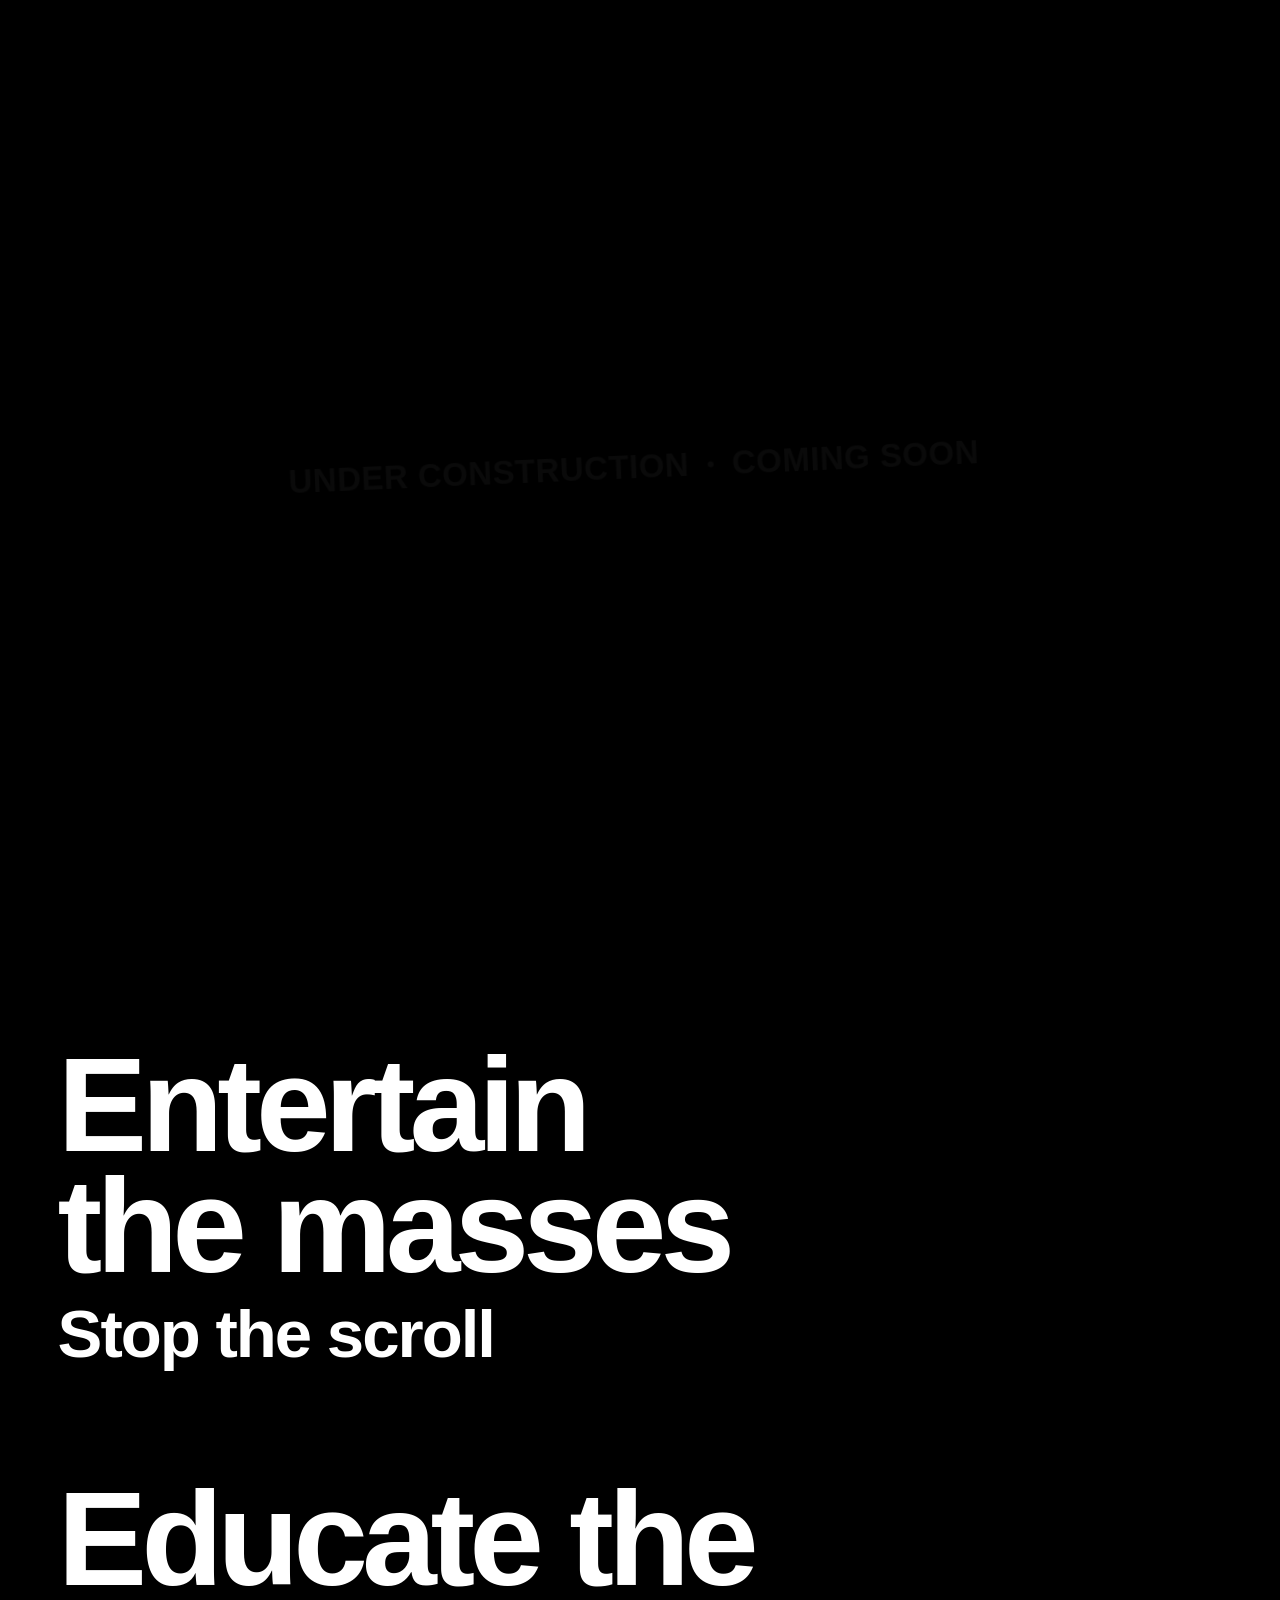
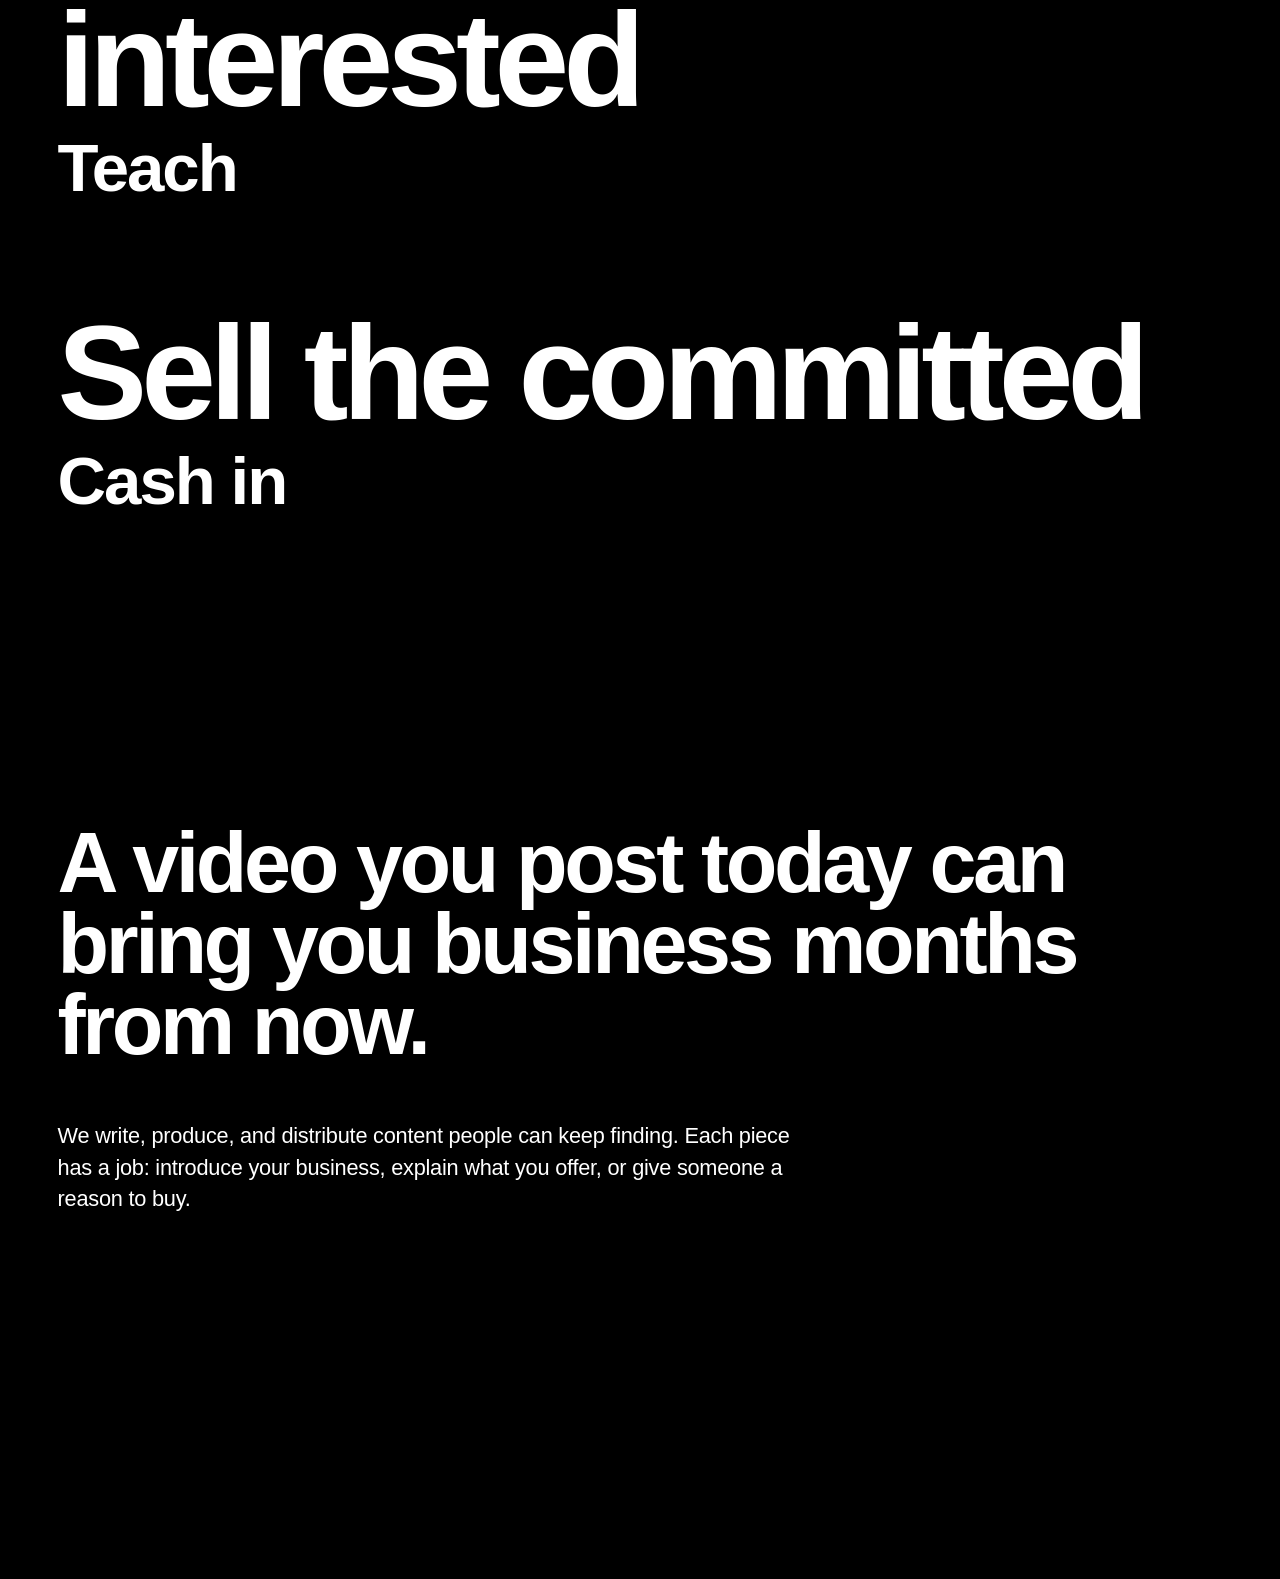
==== commit 62749564: "Add the content module after the statement Keep the logo and six-line sections as they are, and foll" ====
--- a/index.html
+++ b/index.html
@@ -215,6 +215,41 @@
     letter-spacing:-.03em;
   }
 
+  /* Next module: a display headline and a subordinate paragraph. */
+  .follow{
+    min-height:100dvh;
+    padding-block:clamp(80px,16vh,200px) clamp(96px,18vh,220px);
+    padding-left:max(16px,4.5vw,env(safe-area-inset-left,0px));
+    padding-right:max(16px,4.5vw,env(safe-area-inset-right,0px));
+    text-align:left;
+  }
+  .follow h2,
+  .follow p{
+    margin:0;
+    max-width:100%;
+    text-align:left;
+    hyphens:none;
+    word-break:normal;
+    overflow-wrap:normal;
+  }
+  .follow h2{
+    max-width:16em;
+    font-size:clamp(40px,6.6vw,96px);
+    font-weight:800;
+    line-height:.96;
+    letter-spacing:-.04em;
+    text-wrap:pretty;
+  }
+  .follow p{
+    max-width:34em;
+    margin-top:clamp(36px,6vh,80px);
+    font-size:clamp(20px,1.7vw,28px);
+    font-weight:400;
+    line-height:1.45;
+    letter-spacing:-.011em;
+    text-wrap:pretty;
+  }
+
   @media (prefers-reduced-motion:no-preference){
     .tape{animation:settle .8s cubic-bezier(.22,.8,.24,1) both}
     /* transform only — the ribbon never fades, so it is always fully opaque */
@@ -246,6 +281,10 @@
       <p class="pair"><span class="slogan">Educate the interested</span><span class="support">Teach</span></p>
       <p class="pair"><span class="slogan">Sell the committed</span><span class="support">Cash in</span></p>
     </section>
+    <section class="follow">
+      <h2>A video you post today can bring you business months from now.</h2>
+      <p>We write, produce, and distribute content people can keep finding. Each piece has a job: introduce your business, explain what you offer, or give someone a reason to buy.</p>
+    </section>
   </main>
 </body>
 </html>
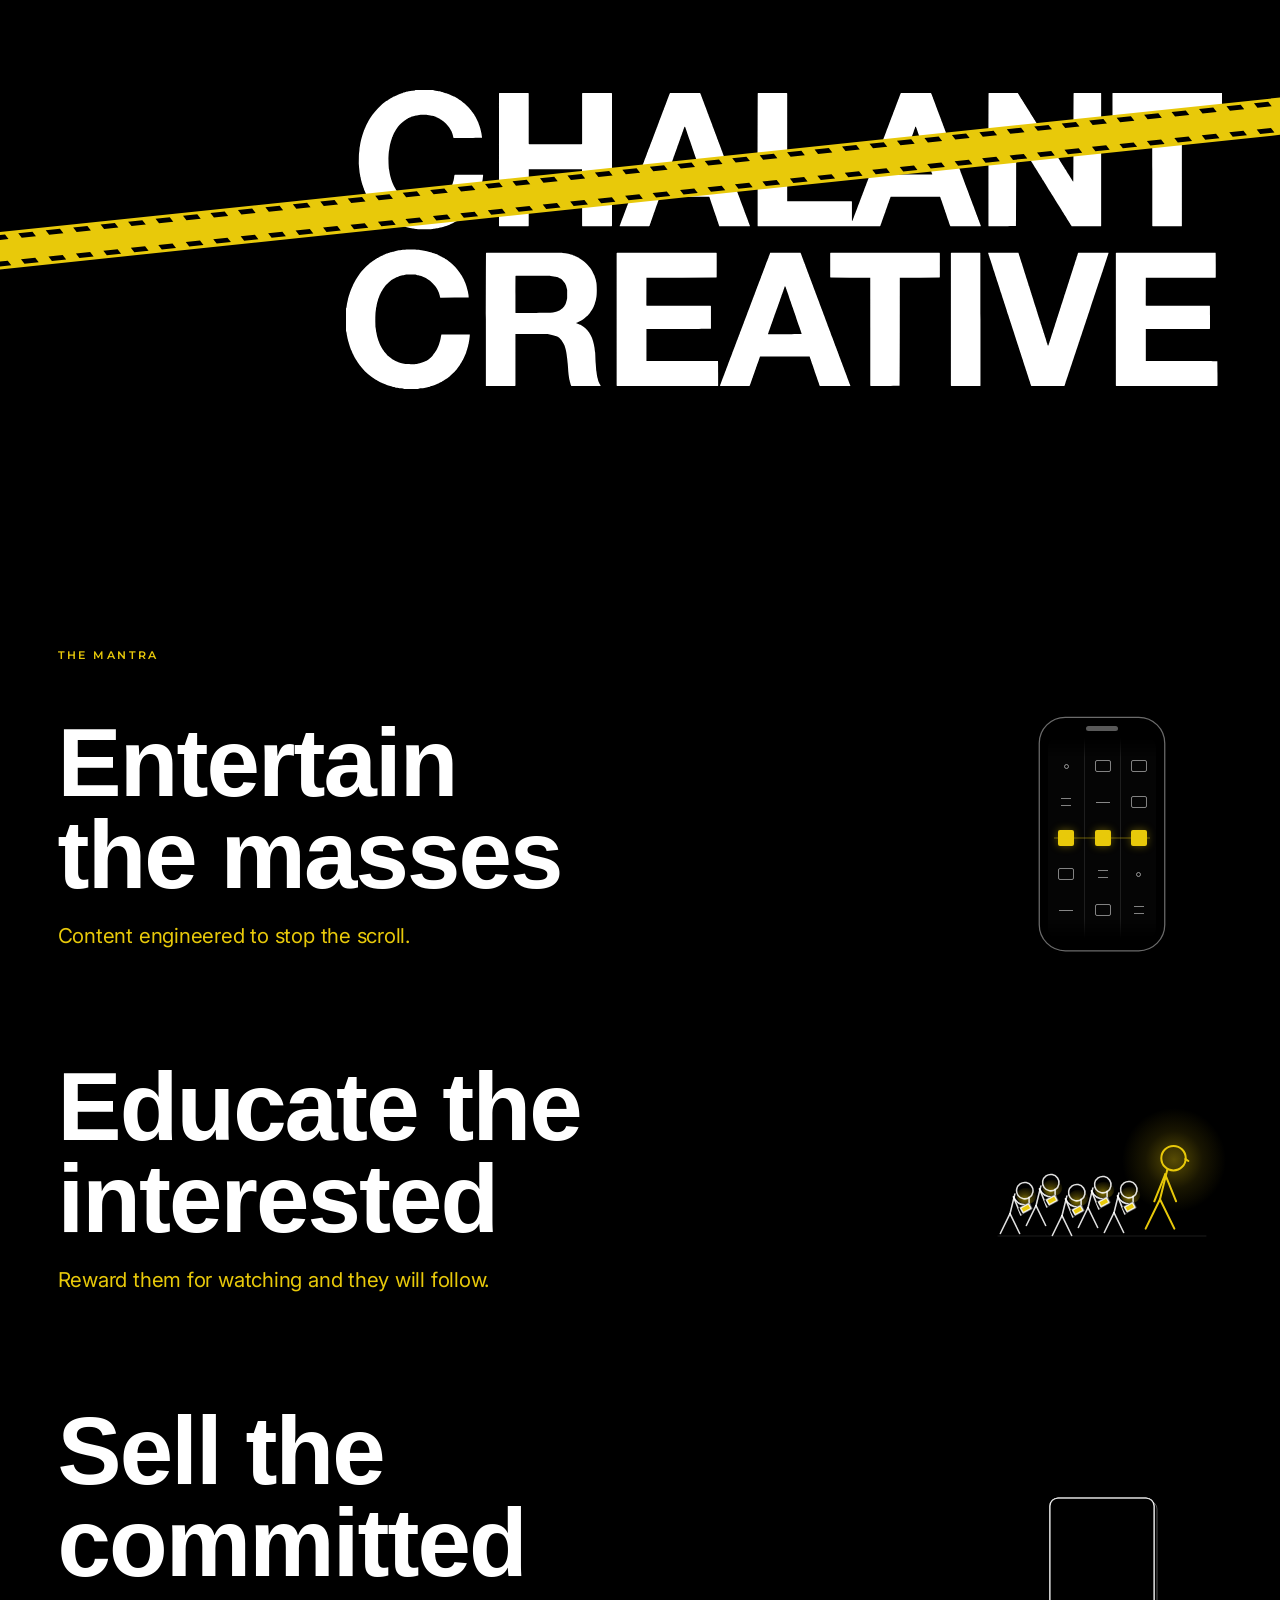
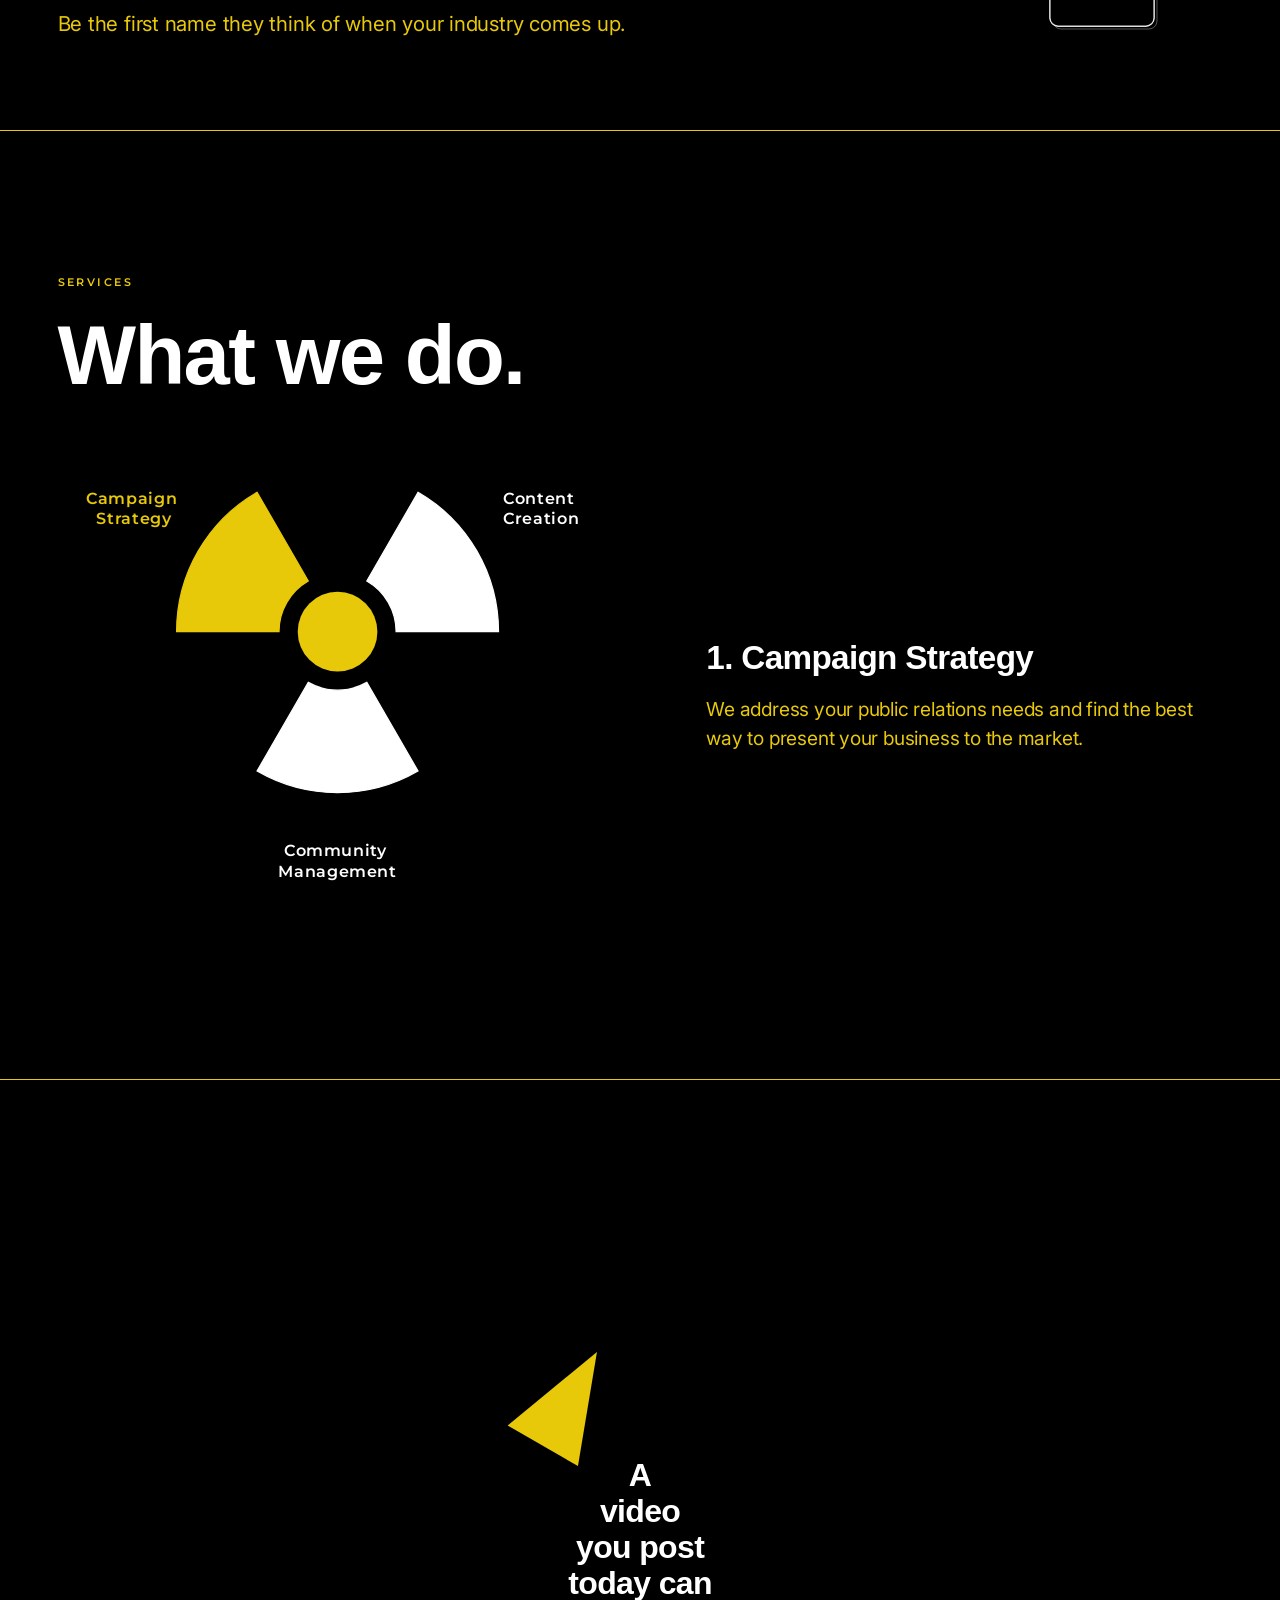
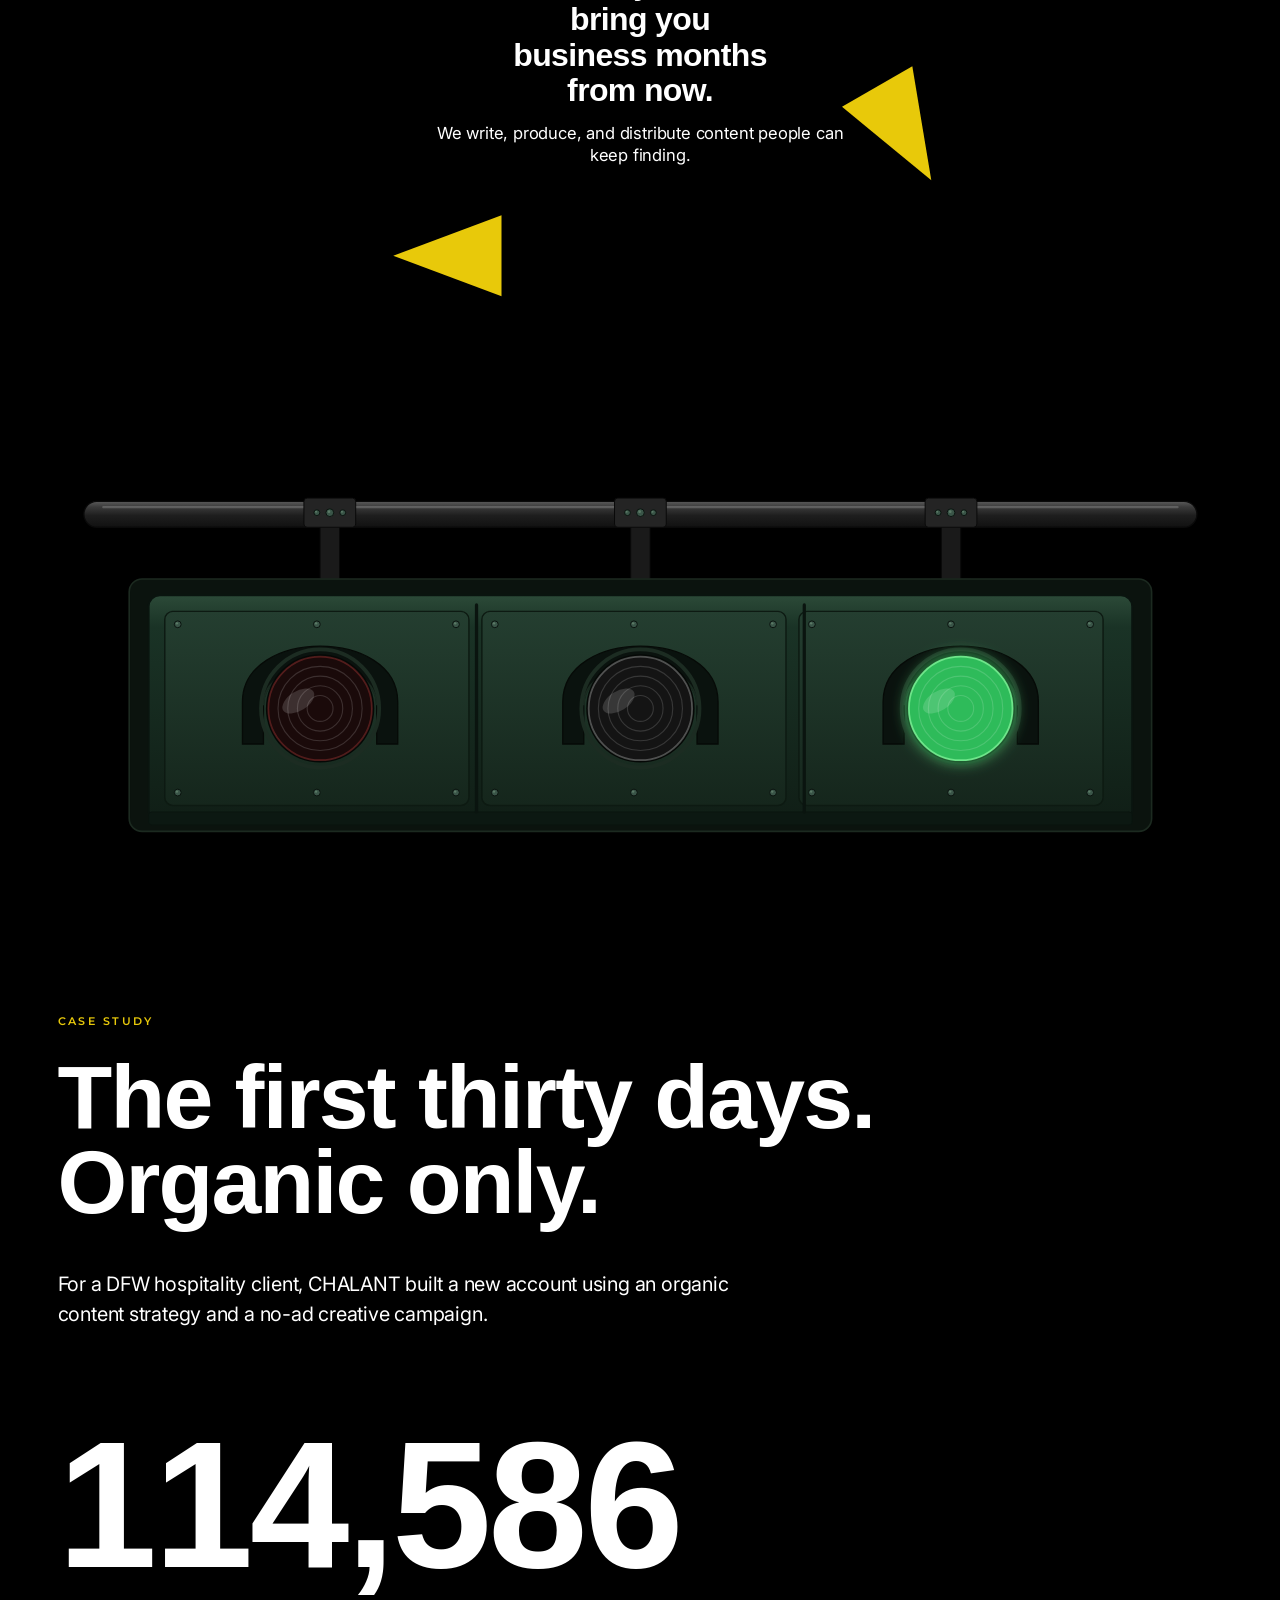
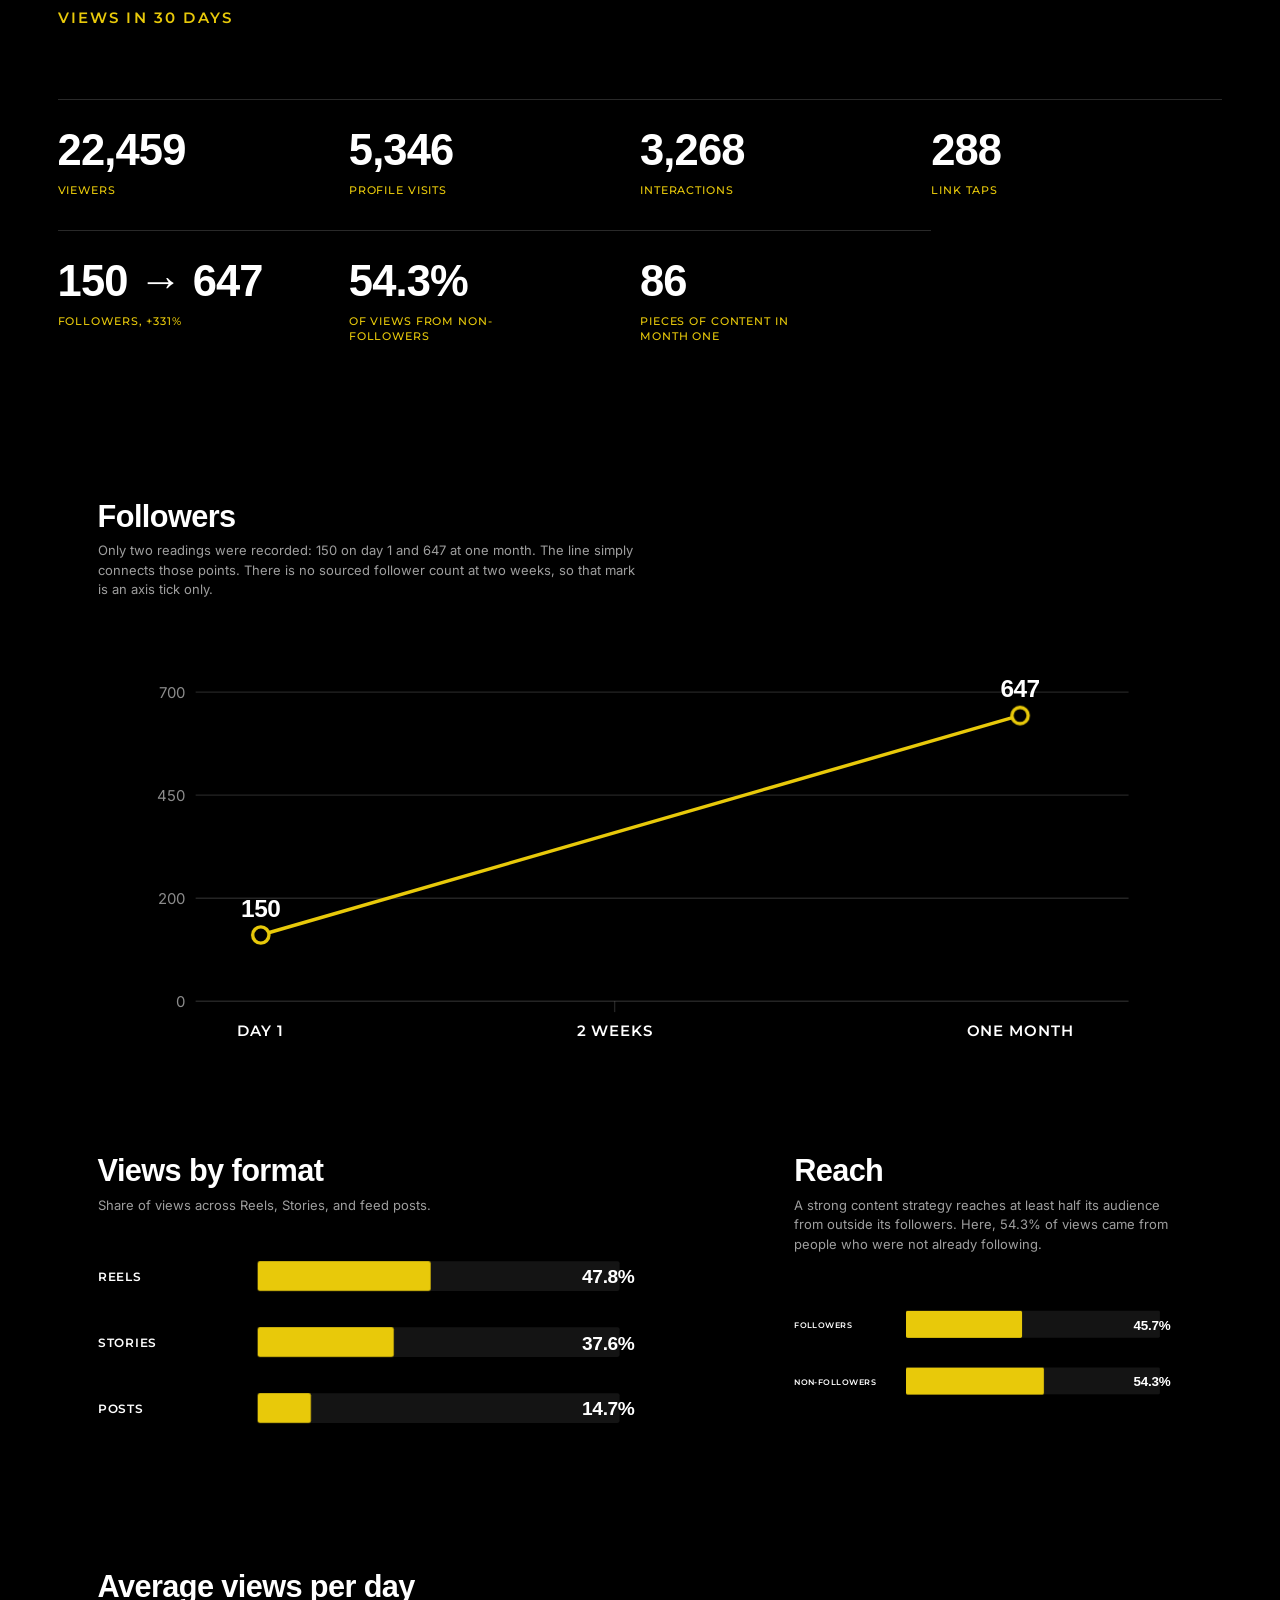
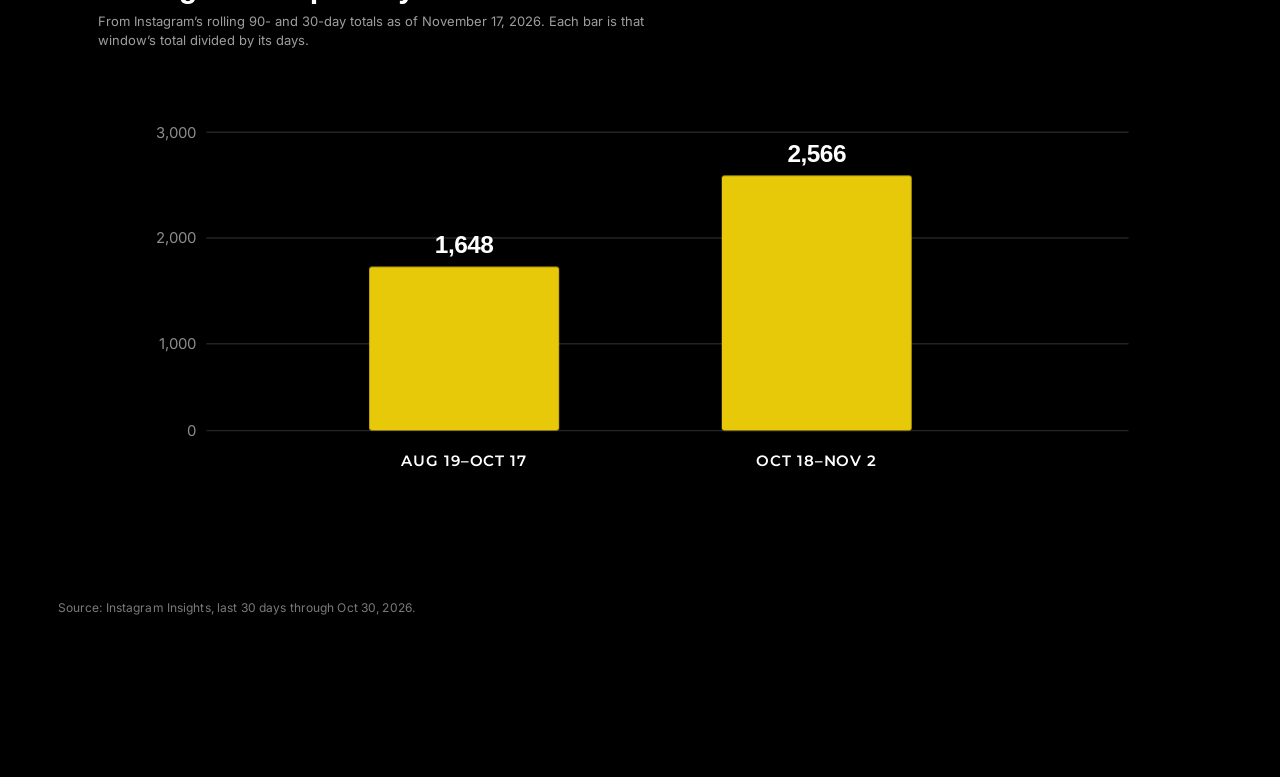
==== commit 1f7b2f42: "Publish the current preview site to the live domain. Keep the CNAME, point Open Graph at chalantcrea" ====
--- a/index.html
+++ b/index.html
@@ -14,12 +14,18 @@
 <meta property="og:type" content="website">
 <link rel="icon" href="favicon.png">
 <link rel="apple-touch-icon" href="favicon.png">
+<link rel="preconnect" href="https://fonts.googleapis.com">
+<link rel="preconnect" href="https://fonts.gstatic.com" crossorigin>
+<link rel="stylesheet" href="https://fonts.googleapis.com/css2?family=Inter:ital,opsz,wght@0,14..32,400;0,14..32,500;0,14..32,600;1,14..32,400&family=Montserrat:wght@500;600;700&family=Playfair+Display:wght@500;600;700&display=swap">
 <style>
+
   :root{
-    --tape:#ffd400;
+    --gold:#E8C90A;
+    --playfair:"Playfair Display",Georgia,"Times New Roman",serif;
+    --heading:"Helvetica Neue",Helvetica,Arial,sans-serif;
+    --montserrat:"Montserrat",Helvetica,Arial,sans-serif;
+    --inter:"Inter",Helvetica,Arial,sans-serif;
     --ink:#0a0a0a;
-    /* tan(2.5deg): the ribbon's tilt, used to square the anchor with it */
-    --tilt:.043661;
   }
   *{box-sizing:border-box}
   html,body{height:auto;min-height:100%}
@@ -31,260 +37,1990 @@
     overscroll-behavior:none;
     -webkit-font-smoothing:antialiased;
     -webkit-text-size-adjust:100%;
-    font-family:"Helvetica Neue",Helvetica,Arial,"Segoe UI",system-ui,sans-serif;
-  }
-
-  /* ------------------------------------------------------------------
-     The wordmark and the ribbon share one measuring system, so the tape
-     is pinned to the letters rather than to a percentage of the window.
-
-     .mark is sized to the exact ink box of the wordmark (1370 x 468 in
-     source pixels), so every offset below is a fraction of the real
-     letterforms, never of the window. Within that box CHALANT runs from
-     row 0 to row 217, putting its cap midline 108.5/468 = 23.18% down
-     the box. (.234 is that figure nudged to sit dead centre of the
-     ribbon's antialiased lower edge, as rendered.)
-
-     The ribbon hangs from its own bottom edge (transform-origin 50%
-     100%) and is rotated about that point, so the tilt can never drag
-     the anchor off target. --tape-drop biases that anchor down by half
-     the tilt's rise between the screen centre and the wordmark's centre,
-     which parks the lower edge on CHALANT's midline at both ends of the
-     mark instead of only at the screen centre.
-     ------------------------------------------------------------------ */
-  .stage{
+    font-family:var(--inter);
+  }
+
+  /* Shared editorial measure, matching Results */
+  .hero__inner,
+  .method__inner,
+  .follow__inner,
+  .results__inner,
+  .signal__inner,
+  .services__inner{max-width:1180px}
+  .hero,
+  .method,
+  .follow,
+  .results,
+  .signal,
+  .services{
+    padding-left:max(16px,4.5vw,env(safe-area-inset-left,0px));
+    padding-right:max(16px,4.5vw,env(safe-area-inset-right,0px));
+    color:#fff;
+    background:#000;
+  }
+
+  /* ---------- Hero: B3 lockup, tape edge to edge, wordmark in-gutter ---------- */
+  .hero{
+    --gutter:max(16px, 4.5vw);
     position:relative;
-    height:100dvh;
     overflow:hidden;
-
-    /* 66vw holds the mark's centre close to the screen centre. The ribbon
-       is tilted, so its straight lower edge can be exactly on CHALANT's
-       midline at only one x: the screen centre and the wordmark's centre
-       have to share the error between them. A bigger mark keeps the two
-       points closer together, and keeps that shared error inside tolerance
-       at every shape. 240dvh only steps in on very wide letterbox windows,
-       so the mark never grows taller than the screen. */
-    --mark-w:min(66vw,240dvh);
-    --mark-h:calc(var(--mark-w) * 468 / 1370);
-    --mark-right:5vw;
-    --mark-bottom:8dvh;
-    --mark-top:calc(100dvh - var(--mark-bottom) - var(--mark-h));
-
-    --chalant-mid:calc(var(--mark-top) + var(--mark-h) * .234);
-    --tape-drop:calc((50vw - var(--mark-right) - var(--mark-w) / 2) * var(--tilt) / 2);
-    --tape-h:min(22.4vmax,34dvh);
-    --tape-top:calc(var(--chalant-mid) + var(--tape-drop) - var(--tape-h));
-  }
-
-  .mark{
-    position:absolute;
-    top:var(--mark-top);
-    right:var(--mark-right);
-    width:var(--mark-w);
-    height:var(--mark-h);
-  }
-  /* logo.png and lockup.png are cropped to the same ink, so a matching
-     negative offset cancels the transparent margin: the box edge is the
-     edge of the letterforms. */
-  .mark img{
-    position:absolute;
+    padding:0;
+    box-sizing:border-box;
+  }
+  @supports (padding:max(16px, 4.5vw, env(safe-area-inset-right, 0px))){
+    .hero{--gutter:max(16px, 4.5vw, env(safe-area-inset-right, 0px))}
+  }
+  .hero__stage{
+    position:relative;
+    box-sizing:border-box;
+    width:100%;
+    max-width:100%;
+    display:flex;
+    justify-content:flex-end;
+    padding-top:max(48px,7vw);
+    padding-bottom:max(64px,9vw);
+    padding-right:max(16px, 4.5vw);
+    padding-right:var(--gutter);
+    padding-left:0;
+  }
+  .hero__lockup{
+    position:relative;
+    box-sizing:border-box;
+    width:min(68.5vw, 100%);
+    max-width:100%;
+    flex:0 1 auto;
+    min-width:0;
+  }
+  .hero__lockup picture{
     display:block;
+    width:100%;
+    max-width:100%;
+  }
+  .hero__logo{
+    display:block;
+    width:100%;
     height:auto;
+    max-width:100%;
+    position:relative;
+    z-index:1;
     user-select:none;
     -webkit-user-drag:none;
   }
-  /* logo.png 3000x3000 — ink at x1607..2976, y1272..1739 */
-  .mark--wide img{
-    width:calc(var(--mark-w) * 3000 / 1370);
-    left:calc(var(--mark-w) * -1607 / 1370);
-    top:calc(var(--mark-h) * -1272 / 468);
-  }
-  /* lockup.png 1418x517 — ink at x25..1394, y25..492 */
-  .mark--tall img{
-    width:calc(var(--mark-w) * 1418 / 1370);
-    left:calc(var(--mark-w) * -25 / 1370);
-    top:calc(var(--mark-h) * -25 / 468);
-  }
-  .mark--tall{display:none}
-
-  /* ---------- photoreal caution tape ---------- */
-  .tape{
+  .hero__tape{
     position:absolute;
-    left:50%;
-    top:var(--tape-top);
-    width:150vmax;
-    height:var(--tape-h);
-    transform-origin:50% 100%;
-    transform:translateX(-50%) rotate(-2.5deg);
-    /* the tile is a whole number of stripe periods wide (9 x 424px), so it
-       repeats without a seam, and sizing it by the ribbon's height keeps
-       the stripe angle identical at every viewport width */
-    background-image:url("tape-tile.jpg");
-    background-repeat:repeat-x;
-    background-position:50% 50%;
-    background-size:auto 100%;
+    left:calc(-4000 / 1370 * 100%);
+    top:calc(-200 / 468 * 100%);
+    width:calc(8000 / 1370 * 100%);
+    height:calc(900 / 468 * 100%);
+    z-index:2;
     pointer-events:none;
-  }
-  .tape__text{
-    position:absolute;
-    left:0;
-    right:0;
-    top:50%;
-    transform:translateY(-50%);
-    display:flex;
-    align-items:center;
-    justify-content:center;
-    gap:0 .55em;
-    padding-inline:2vw;
-    color:#0a0a0a;
-    font-weight:800;
-    font-size:clamp(13px,calc(var(--tape-h) * .115),44px);
+    overflow:visible;
+  }
+  /* hero-mobile-fs: first screen is the logo only */
+  @media (max-width:699px){
+    .hero{
+      display:flex;
+      flex-direction:column;
+      justify-content:center;
+      min-height:100vh;
+      min-height:-webkit-fill-available;
+      min-height:100svh;
+    }
+    .hero__stage{
+      width:100%;
+      align-items:center;
+      padding-top:0;
+      padding-bottom:0;
+    }
+  }
+
+  /* ---------- Case study ---------- */
+  .results{
+    padding-block:clamp(88px,16vh,200px) clamp(96px,18vh,220px);
+  }
+  .results__eyebrow{
+    margin:0 0 clamp(18px,3vh,32px);
+    color:var(--gold);
+    font-family:var(--montserrat);
+    font-size:clamp(11px,.85vw,13px);
+    font-weight:600;
+    letter-spacing:.22em;
+    text-transform:uppercase;
+  }
+  .results__title{
+    margin:0;
+    max-width:14em;
+    color:#fff;
+    font-family:var(--heading);
+    font-size:clamp(44px,7vw,108px);
+    font-weight:700;
+    line-height:.95;
+    letter-spacing:-.02em;
+    text-wrap:pretty;
+  }
+  .results__title span{display:block}
+  .results__lede{
+    margin:clamp(28px,5vh,56px) 0 0;
+    max-width:34em;
+    color:#fff;
+    font-family:var(--inter);
+    font-size:clamp(18px,1.55vw,24px);
+    font-weight:400;
+    line-height:1.5;
+    letter-spacing:-.011em;
+    text-wrap:pretty;
+  }
+  .results__hero{
+    margin-top:clamp(56px,10vh,120px);
+  }
+  .results__hero-num{
+    margin:0;
+    color:#fff;
+    font-family:var(--heading);
+    font-size:clamp(64px,14vw,180px);
+    font-weight:700;
+    line-height:.95;
+    letter-spacing:-.02em;
+    font-variant-numeric:tabular-nums;
+  }
+  .results__hero-label{
+    margin:clamp(12px,2vh,20px) 0 0;
+    color:var(--gold);
+    font-family:var(--montserrat);
+    font-size:clamp(14px,1.2vw,20px);
+    font-weight:600;
+    letter-spacing:.14em;
+    text-transform:uppercase;
+  }
+  .results__stats{
+    display:grid;
+    grid-template-columns:repeat(2,minmax(0,1fr));
+    gap:0;
+    margin:clamp(48px,8vh,96px) 0 0;
+    padding:0;
+    list-style:none;
+  }
+  @media (min-width:800px){
+    .results__stats{grid-template-columns:repeat(4,minmax(0,1fr))}
+  }
+  .results__stat{
+    padding:clamp(22px,3.2vh,36px) clamp(16px,2vw,28px) clamp(26px,3.6vh,40px) 0;
+    border-top:1px solid rgba(255,255,255,.16);
+  }
+  @media (min-width:800px){
+    .results__stat:nth-child(4n+1),
+    .results__stats .results__stat:first-child{padding-left:0}
+    .results__stat{padding-right:clamp(16px,2vw,28px)}
+  }
+  .results__stat-num{
+    margin:0;
+    color:#fff;
+    font-family:var(--heading);
+    font-size:clamp(28px,3.4vw,48px);
+    font-weight:700;
     line-height:1;
-    letter-spacing:.015em;
+    letter-spacing:-.02em;
+    font-variant-numeric:tabular-nums;
+  }
+  .results__stat-label{
+    margin:10px 0 0;
+    max-width:14em;
+    color:var(--gold);
+    font-family:var(--montserrat);
+    font-size:clamp(11px,.85vw,13px);
+    font-weight:500;
+    line-height:1.4;
+    letter-spacing:.08em;
     text-transform:uppercase;
-    white-space:nowrap;
-    text-shadow:none;
-  }
-  .dot{
-    width:.2em;
-    height:.2em;
-    border-radius:50%;
-    background:#0a0a0a;
-    flex:0 0 auto;
-  }
-
-  /* ---------- iPhone / portrait: centred lockup ---------- */
-  @media (max-aspect-ratio:1/1){
-    .stage{
-      --mark-w:min(88vw,152dvh);
-      --mark-top:calc(60dvh - var(--mark-h) / 2);
-      --tape-drop:0px;
-      --tape-h:min(35.6vw,26dvh);
-    }
-    .mark{right:auto;left:calc(50% - var(--mark-w) / 2)}
-    .mark--wide{display:none}
-    .mark--tall{display:block}
-    .tape__text{
-      font-size:clamp(12px,calc(var(--tape-h) * .115),30px);
-      letter-spacing:.005em;
-      gap:0 .45em;
-      padding-inline:1vw;
-    }
-  }
-
-  /* The statement is the next module: full width, left aligned, and set
-     at the same scale as the wordmark rather than as a caption under it. */
-  .statement{
-    min-height:100dvh;
-    padding-block:clamp(80px,16vh,200px) clamp(96px,18vh,220px);
-    padding-left:max(16px,4.5vw,env(safe-area-inset-left,0px));
-    padding-right:max(16px,4.5vw,env(safe-area-inset-right,0px));
-    text-align:left;
-  }
-  .pair{
-    margin:0;
-    max-width:100%;
-    /* 10.5vw matches CHALANT's cap height in the wide lockup (66vw × 217/1370). */
-    font-size:clamp(42px,10.5vw,240px);
-    font-weight:800;
-    line-height:.9;
-    letter-spacing:-.045em;
-  }
-  @media (max-aspect-ratio:1/1){
-    .pair{
-      /* Portrait lockup is 88vw, so the cap height is 13.9vw. */
-      font-size:clamp(46px,13.9vw,140px);
-    }
-  }
-  .pair + .pair{margin-top:clamp(64px,12vh,160px)}
-  .slogan,
-  .support{
-    display:block;
-    max-width:100%;
-    text-align:left;
-    text-wrap:balance;
-    hyphens:none;
-    word-break:normal;
-    overflow-wrap:normal;
-  }
-  .support{
-    margin-top:.2em;
-    font-size:clamp(28px,.5em,96px);
+  }
+  .results__charts{
+    display:grid;
+    grid-template-columns:1fr;
+    gap:clamp(48px,7vh,88px);
+    margin-top:clamp(72px,12vh,140px);
+  }
+  @media (min-width:900px){
+    .results__charts{grid-template-columns:1.15fr .85fr}
+    .results__chart--wide{grid-column:1 / -1}
+  }
+  .results__chart-title{
+    margin:0 0 8px;
+    color:#fff;
+    font-family:var(--heading);
+    font-size:clamp(24px,2.4vw,36px);
     font-weight:700;
     line-height:1.05;
-    letter-spacing:-.03em;
-  }
-
-  /* Next module: a display headline and a subordinate paragraph. */
+    letter-spacing:-.02em;
+  }
+  .results__chart-note{
+    margin:0 0 clamp(22px,3vh,36px);
+    max-width:42em;
+    color:rgba(255,255,255,.62);
+    font-family:var(--inter);
+    font-size:clamp(13px,1vw,15px);
+    line-height:1.5;
+  }
+  .results__chart-body{
+    margin:clamp(20px,2.8vh,32px) 0 0;
+    max-width:34em;
+    color:rgba(255,255,255,.84);
+    font-family:var(--inter);
+    font-size:clamp(16px,1.25vw,20px);
+    font-weight:400;
+    line-height:1.5;
+    letter-spacing:-.011em;
+    text-wrap:pretty;
+  }
+  .chart{
+    display:block;
+    width:100%;
+    height:auto;
+    overflow:visible;
+  }
+  .chart text{fill:#fff}
+  .chart .axis,
+  .chart .grid{
+    stroke:rgba(255,255,255,.14);
+    stroke-width:1;
+    fill:none;
+  }
+  .chart .line{
+    fill:none;
+    stroke:var(--gold);
+    stroke-width:2.5;
+    stroke-linecap:round;
+    stroke-linejoin:round;
+  }
+  .chart .chart-dot{
+    fill:#000;
+    stroke:var(--gold);
+    stroke-width:2.5;
+  }
+  .chart .bar{fill:var(--gold)}
+  .chart .bar-track{fill:rgba(255,255,255,.08)}
+  .chart .lbl{
+    font-family:var(--montserrat),sans-serif;
+    font-size:11px;
+    font-weight:600;
+    letter-spacing:.06em;
+    text-transform:uppercase;
+  }
+  .chart .val{
+    font-family:var(--heading),sans-serif;
+    font-size:18px;
+    font-weight:700;
+    letter-spacing:-.02em;
+  }
+  .chart .tick{
+    font-family:var(--inter),sans-serif;
+    font-size:11px;
+    fill:rgba(255,255,255,.55);
+  }
+  .results__source{
+    margin:clamp(56px,8vh,96px) 0 0;
+    color:rgba(255,255,255,.48);
+    font-family:var(--inter);
+    font-size:clamp(12px,.9vw,14px);
+    letter-spacing:.01em;
+  }
+
+  /* Scroll reveals */
+  .method [data-animate],
+  .results [data-animate],
+  .services [data-animate]{--rise:18px}
+  @media (prefers-reduced-motion:no-preference){
+    .method [data-animate],
+    .results [data-animate],
+    .services [data-animate]{
+      opacity:0;
+      transform:translateY(var(--rise));
+      transition:opacity .9s cubic-bezier(.22,.8,.24,1), transform .9s cubic-bezier(.22,.8,.24,1);
+    }
+    .method [data-animate].is-in,
+    .results [data-animate].is-in,
+    .services [data-animate].is-in{
+      opacity:1;
+      transform:none;
+    }
+    .method__row:nth-child(1){transition-delay:0s}
+    .method__row:nth-child(2){transition-delay:.12s}
+    .method__row:nth-child(3){transition-delay:.24s}
+    .results .line{
+      stroke-dasharray:1;
+      stroke-dashoffset:1;
+    }
+    .results .is-in .line{
+      animation:draw-line 1.4s cubic-bezier(.22,.8,.24,1) .2s forwards;
+    }
+    .results .chart-dot{
+      opacity:0;
+      transform-box:fill-box;
+      transform-origin:center;
+      transform:scale(.4);
+    }
+    .results .is-in .chart-dot{
+      animation:pop-dot .5s cubic-bezier(.22,.8,.24,1) forwards;
+    }
+    .results .is-in .chart-dot:nth-of-type(1){animation-delay:.35s}
+    .results .is-in .chart-dot:nth-of-type(2){animation-delay:.7s}
+    .results .is-in .chart-dot:nth-of-type(3){animation-delay:1.05s}
+    .results .bar{
+      transform-box:fill-box;
+      transform-origin:0 50%;
+      transform:scaleX(0);
+    }
+    .results .bar--up{transform-origin:50% 100%; transform:scaleY(0)}
+    .results .is-in .bar,
+    .results .is-in .bar--up{
+      animation:grow-bar 1s cubic-bezier(.22,.8,.24,1) forwards;
+    }
+    .results .is-in .bar:nth-of-type(1),
+    .results .is-in .bar--up:nth-of-type(1){animation-delay:.15s}
+    .results .is-in .bar:nth-of-type(2),
+    .results .is-in .bar--up:nth-of-type(2){animation-delay:.3s}
+    .results .is-in .bar:nth-of-type(3),
+    .results .is-in .bar--up:nth-of-type(3){animation-delay:.45s}
+    @keyframes draw-line{
+      to{stroke-dashoffset:0}
+    }
+    @keyframes pop-dot{
+      to{opacity:1;transform:scale(1)}
+    }
+    @keyframes grow-bar{
+      to{transform:scale(1)}
+    }
+  }
+
+
+  /* ---------- Evergreen ---------- */
   .follow{
-    min-height:100dvh;
-    padding-block:clamp(80px,16vh,200px) clamp(96px,18vh,220px);
-    padding-left:max(16px,4.5vw,env(safe-area-inset-left,0px));
-    padding-right:max(16px,4.5vw,env(safe-area-inset-right,0px));
+    padding-block:clamp(88px,16vh,200px);
+  }
+  .follow__stage{
+    position:relative;
+    display:flex;
+    flex-direction:column;
+    align-items:center;
+    justify-content:flex-end;
+    text-align:center;
+    padding:96px 24px 48px;
+  }
+  .follow__copy{
+    position:absolute;
+    z-index:1;
+    text-align:center;
+    box-sizing:border-box;
+  }
+  .follow__title{
+    margin:0;
+    color:#fff;
+    font-family:var(--heading);
+    font-size:clamp(20px,2.5vw,32px);
+    font-weight:700;
+    line-height:1.12;
+    letter-spacing:-.02em;
+  }
+  .follow__line{
+    display:block;
+    width:fit-content;
+    max-width:100%;
+    margin-inline:auto;
+    white-space:nowrap;
+  }
+  .follow__body{
+    margin:clamp(8px,1.2vw,14px) 0 0;
+    color:#fff;
+    font-family:var(--inter);
+    font-size:clamp(13px,1.2vw,17px);
+    font-weight:400;
+    line-height:1.35;
+    letter-spacing:-.011em;
+  }
+  @media (max-width:699px){
+    .follow__title{font-size:16px;line-height:1.15}
+    .follow__body{font-size:12px;line-height:1.3;margin-top:6px}
+  }
+  .follow__inner,.follow__stage{overflow:visible}
+  .recycle{
+    position:absolute;
+    inset:0;
+    width:100%;
+    height:100%;
+    pointer-events:none;
+    overflow:visible;
+  }
+  .recycle__head{
+    position:absolute;
+    top:0;left:0;
+    width:52px;
+    height:50px;
+    overflow:visible;
+    transform-box:border-box;
+    transform-origin:50% 50%;
+    offset-path:path("M200,40 L560,664 L40,664 Z");
+    offset-anchor:50% 50%;
+    offset-rotate:auto;
+  }
+  .recycle__head svg{
+    display:block;
+    width:52px;
+    height:50px;
+    overflow:visible;
+  }
+  @media (min-width:700px){
+    .recycle__head{
+      width:88px;
+      height:85px;
+    }
+    .recycle__head svg{
+      width:88px;
+      height:85px;
+    }
+  }
+  @media (min-width:900px){
+    .recycle__head{
+      width:120px;
+      height:116px;
+    }
+    .recycle__head svg{
+      width:120px;
+      height:116px;
+    }
+  }
+  .recycle__head--1{offset-distance:22.5%}
+  .recycle__head--2{offset-distance:55.833%}
+  .recycle__head--3{offset-distance:89.166%}
+  .recycle__head-shape{fill:#E8C90A}
+
+  /* ---------- Traffic light: NYC-style signal, green until in view, then yellow ---------- */
+  .signal{
+    padding-block:clamp(8px,1.8vh,20px) 0;
+  }
+  .signal__light{
+    display:block;
+    width:100%;
+    height:auto;
+    overflow:visible;
+  }
+  .signal__mast{fill:url(#mast-metal);stroke:#0A0A0A;stroke-width:.8}
+  .signal__mast-hi{fill:none;stroke:rgba(255,255,255,.18);stroke-width:1.4;stroke-linecap:round}
+  .signal__backplate{fill:#0B130E;stroke:#1C2A20;stroke-width:1}
+  .signal__housing{fill:url(#housing-paint);stroke:#0A140F;stroke-width:1.2}
+  .signal__housing-lip{fill:#0C1812;stroke:#0A140F;stroke-width:.6}
+  .signal__door{fill:url(#door-paint);stroke:#0D1A12;stroke-width:.9}
+  .signal__seam{stroke:#0A140F;stroke-width:2;stroke-linecap:round}
+  .signal__hanger-bar{fill:#1A1A1A;stroke:#0A0A0A;stroke-width:.6}
+  .signal__hanger-plate,
+  .signal__hanger-foot{fill:#242424;stroke:#0A0A0A;stroke-width:.6}
+  .signal__visor{fill:#0A120E;stroke:#060A07;stroke-width:.8}
+  .signal__visor-lip{stroke:#1A2A20;stroke-width:1.2;fill:none}
+  .signal__tunnel{fill:#050806}
+  .signal__bezel{fill:none;stroke:#1C2C22;stroke-width:2.4}
+  .signal__fresnel circle{fill:none;stroke:rgba(255,255,255,.15);stroke-width:.7}
+  .signal__glint{fill:rgba(255,255,255,.15);stroke:none}
+  .signal__lamp{
+    stroke-width:1.1;
+    transition:fill .4s ease,stroke .4s ease,filter .4s ease;
+  }
+  .signal__lamp--red{fill:#1a0a0a;stroke:rgba(255,80,80,.28)}
+  .signal__lamp--yellow{fill:#141414;stroke:rgba(255,255,255,.28)}
+  .signal__lamp--green{fill:#2EBB5A;stroke:#6EE58A;filter:url(#signal-green-glow)}
+  [data-motion="signal"].is-playing .signal__lamp--green,
+  [data-motion="signal"].is-static .signal__lamp--green{
+    fill:#141414;stroke:rgba(255,255,255,.28);filter:none;
+  }
+  [data-motion="signal"].is-playing .signal__lamp--yellow,
+  [data-motion="signal"].is-static .signal__lamp--yellow{
+    fill:var(--gold);stroke:#F3DE55;filter:url(#signal-yellow-glow);
+  }
+  @media (prefers-reduced-motion:reduce){
+    .signal__lamp{transition:none}
+    .signal__lamp--green{fill:#141414;stroke:rgba(255,255,255,.28);filter:none}
+    .signal__lamp--yellow{fill:var(--gold);stroke:#F3DE55;filter:url(#signal-yellow-glow)}
+  }
+
+
+  /* ---------- Services ---------- */
+  .services{
+    padding-block:clamp(88px,16vh,200px);
+    border-top:1px solid #E8C90A;
+    border-bottom:1px solid #E8C90A;
+  }
+  .services__eyebrow{
+    margin:0 0 clamp(18px,3vh,32px);
+    color:var(--gold);
+    font-family:var(--montserrat);
+    font-size:clamp(11px,.85vw,13px);
+    font-weight:600;
+    letter-spacing:.22em;
+    text-transform:uppercase;
+  }
+  .services__title{
+    margin:0;
+    max-width:14em;
+    color:#fff;
+    font-family:var(--heading);
+    font-size:clamp(44px,6.5vw,96px);
+    font-weight:700;
+    line-height:.95;
+    letter-spacing:-.02em;
+    text-wrap:pretty;
+  }
+  .services__layout{
+    display:grid;
+    grid-template-columns:1fr;
+    gap:clamp(32px,5vw,56px);
+    align-items:center;
+    margin-top:clamp(40px,7vh,80px);
+  }
+  @media (min-width:900px){
+    .services__layout{
+      grid-template-columns:minmax(280px,48%) minmax(0,1fr);
+      gap:clamp(40px,7vw,96px);
+    }
+  }
+  .services__visual{
+    display:flex;
+    justify-content:flex-start;
+    min-width:0;
+  }
+  .services__chart{
+    width:min(560px,100%);
+    margin:0;
+  }
+  .services__chart svg{
+    display:block;
+    width:100%;
+    height:auto;
+    overflow:visible;
+  }
+  .services__core{
+    fill:#E8C90A;
+    pointer-events:none;
+  }
+  .services__blade{
+    fill:#fff;
+    stroke:#fff;
+    stroke-width:1.25;
+    cursor:pointer;
+    transition:fill .25s ease, stroke .25s ease;
+    vector-effect:non-scaling-stroke;
+  }
+  .services__label{
+    fill:#fff;
+    font-family:var(--montserrat);
+    font-size:13px;
+    font-weight:600;
+    letter-spacing:.04em;
+    pointer-events:none;
+    transition:fill .25s ease;
+  }
+  @media (min-width:900px){
+    .services__label{font-size:15px}
+  }
+  .services__blade:focus{outline:none}
+  .services__wing.is-active .services__blade{
+    fill:#E8C90A;
+    stroke:#E8C90A;
+  }
+  .services__wing.is-active .services__label{
+    fill:#E8C90A;
+  }
+  .services__wing:has(.services__blade:focus-visible) .services__blade{
+    stroke:#fff;
+    stroke-width:2;
+  }
+  .services__wing:not(.is-active):has(.services__blade:focus-visible) .services__blade{
+    stroke:#E8C90A;
+    stroke-width:2;
+  }
+  .services__panel{
+    min-width:0;
+    min-height:8.5em;
+    display:flex;
+    flex-direction:column;
+    justify-content:center;
+  }
+  .services__panel-title{
+    margin:0 0 .55em;
+    color:#fff;
+    font-family:"Helvetica Neue",Helvetica,Arial,sans-serif;
+    font-size:clamp(26px,2.6vw,42px);
+    font-weight:700;
+    letter-spacing:-.02em;
+    line-height:1.1;
+    text-wrap:pretty;
+  }
+  .services__panel-body{
+    margin:0;
+    max-width:28em;
+    color:#E8C90A;
+    font-family:var(--inter);
+    font-size:clamp(17px,1.5vw,24px);
+    font-weight:400;
+    line-height:1.5;
+    letter-spacing:-.011em;
+    text-wrap:pretty;
+  }
+
+  /* ---------- The mantra ---------- */
+  .method{
+    padding-block:clamp(88px,16vh,200px) clamp(64px,10vh,140px);
+  }
+  .method__eyebrow{
+    margin:0 0 clamp(36px,6vh,72px);
+    color:var(--gold);
+    font-family:var(--montserrat);
+    font-size:clamp(11px,.85vw,13px);
+    font-weight:600;
+    letter-spacing:.22em;
+    text-transform:uppercase;
+  }
+  .method__list{
+    display:flex;
+    flex-direction:column;
+    gap:clamp(72px,12vh,160px);
+  }
+  .method__row{
+    display:grid;
+    grid-template-columns:1fr;
+    gap:clamp(28px,5vw,48px);
+    align-items:center;
     text-align:left;
   }
-  .follow h2,
-  .follow p{
+  @media (min-width:900px){
+    .method__row{
+      grid-template-columns:minmax(0,1fr) 240px;
+      gap:clamp(40px,6vw,80px);
+    }
+  }
+  .method__copy{min-width:0}
+  .method__title{
     margin:0;
-    max-width:100%;
-    text-align:left;
-    hyphens:none;
-    word-break:normal;
-    overflow-wrap:normal;
-  }
-  .follow h2{
-    max-width:16em;
-    font-size:clamp(40px,6.6vw,96px);
-    font-weight:800;
-    line-height:.96;
-    letter-spacing:-.04em;
+    color:#fff;
+    font-family:var(--heading);
+    font-size:clamp(48px,7.5vw,120px);
+    font-weight:700;
+    line-height:.95;
+    letter-spacing:-.02em;
     text-wrap:pretty;
   }
-  .follow p{
-    max-width:34em;
-    margin-top:clamp(36px,6vh,80px);
-    font-size:clamp(20px,1.7vw,28px);
+  .method__sub{
+    margin:clamp(16px,2.4vh,28px) 0 0;
+    max-width:28em;
+    color:#E8C90A;
+    font-family:var(--inter);
+    font-size:clamp(18px,1.6vw,26px);
     font-weight:400;
     line-height:1.45;
     letter-spacing:-.011em;
     text-wrap:pretty;
   }
+  .method__visual{
+    display:flex;
+    align-items:center;
+    justify-content:flex-start;
+    margin:0;
+    min-height:0;
+  }
+  @media (min-width:900px){
+    .method__visual{
+      justify-content:center;
+      width:240px;
+      min-height:236px;
+    }
+  }
+
+  /* Entertain: phone as a classy slot reel */
+  .phone{
+    position:relative;
+    width:128px;
+    height:236px;
+    flex:0 0 auto;
+  }
+  .phone__shell{
+    position:absolute;
+    inset:0;
+    width:100%;
+    height:100%;
+    display:block;
+    pointer-events:none;
+    z-index:4;
+  }
+  .phone__screen{
+    position:absolute;
+    top:22px;
+    left:10px;
+    right:10px;
+    bottom:14px;
+    overflow:hidden;
+    border-radius:8px;
+    z-index:1;
+    background:#050505;
+    -webkit-mask-image:linear-gradient(to bottom,transparent 0%,#000 10%,#000 90%,transparent 100%);
+    mask-image:linear-gradient(to bottom,transparent 0%,#000 10%,#000 90%,transparent 100%);
+  }
+  .slot{
+    --cell:36px;
+    position:absolute;
+    inset:0;
+    display:grid;
+    grid-template-columns:repeat(3,1fr);
+    gap:0;
+    z-index:1;
+  }
+  .slot__col{
+    position:relative;
+    overflow:hidden;
+  }
+  .slot__col + .slot__col{
+    border-left:1px solid rgba(255,255,255,.1);
+  }
+  .slot__reel{
+    position:relative;
+    display:flex;
+    flex-direction:column;
+    align-items:center;
+    will-change:transform,filter;
+  }
+  .slot__sym{
+    box-sizing:border-box;
+    width:28px;
+    height:var(--cell);
+    flex:0 0 var(--cell);
+    display:flex;
+    align-items:center;
+    justify-content:center;
+  }
+  .slot__sym i{
+    display:block;
+    font-style:normal;
+    box-sizing:border-box;
+  }
+  .slot__sym--box i{
+    width:16px;
+    height:12px;
+    border:1px solid rgba(255,255,255,.5);
+    border-radius:2px;
+  }
+  .slot__sym--bar i{
+    width:14px;
+    height:1px;
+    background:rgba(255,255,255,.52);
+  }
+  .slot__sym--dot i{
+    width:5px;
+    height:5px;
+    border:1px solid rgba(255,255,255,.55);
+    border-radius:50%;
+  }
+  .slot__sym--bars i{
+    width:10px;
+    height:8px;
+    border-top:1px solid rgba(255,255,255,.5);
+    border-bottom:1px solid rgba(255,255,255,.5);
+  }
+  .slot__sym--hit i{
+    width:16px;
+    height:16px;
+    border:none;
+    border-radius:2px;
+    background:#E8C90A;
+    box-shadow:0 0 8px rgba(232,201,10,.4);
+  }
+  .slot__payline{
+    position:absolute;
+    left:6px;
+    right:6px;
+    top:50%;
+    height:0;
+    border-top:1px solid rgba(232,201,10,.22);
+    z-index:2;
+    pointer-events:none;
+    transform:translateY(-0.5px);
+  }
+  .slot__flash{
+    position:absolute;
+    inset:0;
+    z-index:3;
+    pointer-events:none;
+    background:radial-gradient(circle at 50% 50%,rgba(232,201,10,.32) 0%,rgba(232,201,10,.08) 28%,transparent 68%);
+    opacity:0;
+  }
+  .slot__win{
+    position:absolute;
+    inset:0;
+    z-index:4;
+    pointer-events:none;
+  }
+  .slot__coin{
+    position:absolute;
+    left:50%;
+    top:50%;
+    width:5px;
+    height:5px;
+    margin:-2.5px 0 0 -2.5px;
+    border-radius:50%;
+    background:#E8C90A;
+    box-shadow:0 0 6px rgba(232,201,10,.7);
+    opacity:0;
+  }
+
+  /* Educate: side-view procession, gold leader on the right, walking in place */
+  .crowd{
+    display:block;
+    width:min(240px,100%);
+    height:auto;
+    overflow:visible;
+  }
+  .crowd__fig,
+  .crowd__teacher{
+    fill:none;
+    stroke:currentColor;
+    stroke-linecap:round;
+    stroke-linejoin:round;
+  }
+  .crowd__fig{
+    color:rgba(255,255,255,.88);
+    stroke-width:1.55;
+  }
+  .crowd__teacher{
+    color:var(--gold);
+    stroke-width:2;
+  }
+  .crowd__fig *,
+  .crowd__teacher *{
+    vector-effect:non-scaling-stroke;
+  }
+  .crowd__halo{
+    fill:url(#crowd-halo);
+    opacity:.9;
+    transform-box:fill-box;
+    transform-origin:center;
+  }
+  .crowd__ground{
+    stroke:rgba(255,255,255,.16);
+    stroke-width:.7;
+    stroke-linecap:round;
+    fill:none;
+  }
+  .walker__arm,
+  .walker__leg{
+    transform-box:fill-box;
+    transform-origin:50% 0%;
+  }
+  /* Static / reduced-motion: mid-stride, facing right */
+  .walker__leg--l{transform:rotate(26deg)}
+  .walker__leg--r{transform:rotate(-26deg)}
+  .walker__arm--l{transform:rotate(-22deg)}
+  .walker__arm--r{transform:rotate(22deg)}
+  .walker__phone-body{
+    fill:#000;
+    stroke:currentColor;
+    stroke-width:.28;
+  }
+  .walker__phone-screen{fill:var(--gold)}
+  .walker__face-glow{fill:url(#fig-phone-light);stroke:none}
+
+  /* Sell: a men's bifold that opens on the vertical fold, then a gold card levitates */
+  .wallet{
+    display:block;
+    width:min(240px,100%);
+    height:auto;
+    overflow:visible;
+    perspective:1000px;
+    isolation:isolate;
+  }
+  .wallet__book{
+    transform-box:view-box;
+    transform-origin:0 0;
+    transform:translateX(0);
+  }
+  .wallet__bulk,
+  .wallet__panel,
+  .wallet__flap-shape{
+    fill:#000;
+    stroke:rgba(255,255,255,.86);
+    stroke-width:1.25;
+    stroke-linejoin:round;
+  }
+  .wallet__bulk{
+    stroke:rgba(255,255,255,.32);
+    stroke-width:1;
+  }
+  .wallet__sleeve-shape{
+    fill:#000;
+    stroke:rgba(255,255,255,.86);
+    stroke-width:1.25;
+    stroke-linejoin:round;
+    stroke-linecap:round;
+  }
+  .wallet__sleeve-lip{
+    fill:none;
+    stroke:rgba(255,255,255,.7);
+    stroke-width:1.25;
+    stroke-linecap:round;
+  }
+  .wallet__bill{
+    fill:rgba(232,201,10,.14);
+    stroke:var(--gold);
+    stroke-width:1.25;
+    stroke-linejoin:round;
+  }
+  .wallet__bill-rule{
+    stroke:var(--gold);
+    stroke-width:1;
+    stroke-linecap:round;
+    opacity:.7;
+  }
+  .wallet__glow{
+    fill:url(#wallet-glow);
+    opacity:.9;
+    pointer-events:none;
+    transform-box:fill-box;
+    transform-origin:50% 50%;
+  }
+  .wallet__flap{
+    transform-box:fill-box;
+    transform-origin:0% 50%;
+    transform:rotateY(-180deg);
+  }
+  .wallet__cash{
+    transform:translateY(-70px);
+    opacity:1;
+  }
+
+  /* Final / reduced-motion defaults: the landed state */
+  .slot__reel{transform:translate3d(0,var(--lock),0)}
+  .slot__payline{border-top-color:rgba(232,201,10,.7); box-shadow:0 0 10px rgba(232,201,10,.28)}
 
   @media (prefers-reduced-motion:no-preference){
-    .tape{animation:settle .8s cubic-bezier(.22,.8,.24,1) both}
-    /* transform only — the ribbon never fades, so it is always fully opaque */
-    @keyframes settle{
-      from{transform:translateX(-50%) rotate(-2.5deg) translateY(-18px)}
-      to{transform:translateX(-50%) rotate(-2.5deg)}
-    }
-  }
-  @media (prefers-reduced-motion:reduce){
-    .tape{animation:none}
+    .slot__payline{border-top-color:rgba(232,201,10,.45); box-shadow:none}
+    .wallet__book{transform:translateX(-21.667%)}
+    .wallet__flap{transform:rotateY(0deg)}
+    .wallet__cash{transform:translateY(0);opacity:0}
+    .wallet__glow{opacity:0;transform:scale(.6)}
+
+    [data-motion].is-playing .slot__reel--1{animation:slot-jackpot-1 5.4s infinite;animation-delay:-1.2s}
+    [data-motion].is-playing .slot__reel--2{animation:slot-jackpot-2 5.4s infinite;animation-delay:-1.2s}
+    [data-motion].is-playing .slot__reel--3{animation:slot-jackpot-3 5.4s infinite;animation-delay:-1.2s}
+    [data-motion].is-playing .slot__payline{animation:slot-jackpot-line 5.4s infinite;animation-delay:-1.2s}
+    [data-motion].is-playing .slot__flash{animation:slot-jackpot-flash 5.4s infinite;animation-delay:-1.2s}
+    [data-motion].is-playing .slot__coin--1{animation:slot-coin-1 5.4s infinite;animation-delay:-1.2s}
+    [data-motion].is-playing .slot__coin--2{animation:slot-coin-2 5.4s infinite;animation-delay:-1.2s}
+    [data-motion].is-playing .slot__coin--3{animation:slot-coin-3 5.4s infinite;animation-delay:-1.2s}
+    [data-motion].is-playing .slot__coin--4{animation:slot-coin-4 5.4s infinite;animation-delay:-1.2s}
+    [data-motion].is-playing .slot__coin--5{animation:slot-coin-5 5.4s infinite;animation-delay:-1.2s}
+    [data-motion].is-playing .slot__coin--6{animation:slot-coin-6 5.4s infinite;animation-delay:-1.2s}
+
+    [data-motion].is-playing .crowd__halo{animation:crowd-halo 3.2s ease-in-out infinite}
+    [data-motion].is-playing .walker__bob{animation:walk-bob .7s ease-in-out var(--delay,0s) infinite}
+    [data-motion].is-playing .walker__leg--l{animation:walk-leg-l .7s ease-in-out var(--delay,0s) infinite}
+    [data-motion].is-playing .walker__leg--r{animation:walk-leg-r .7s ease-in-out var(--delay,0s) infinite}
+    [data-motion].is-playing .walker__arm--l{animation:walk-arm-l .7s ease-in-out var(--delay,0s) infinite}
+    [data-motion].is-playing .walker__arm--r{animation:walk-arm-r .7s ease-in-out var(--delay,0s) infinite}
+
+    [data-motion].is-playing .wallet__book{animation:wallet-shift 10s ease-in-out infinite}
+    [data-motion].is-playing .wallet__flap{animation:wallet-open 10s ease-in-out infinite}
+    [data-motion].is-playing .wallet__cash{animation:wallet-rise 10s ease-in-out infinite}
+    [data-motion].is-playing .wallet__glow{animation:wallet-glow 10s ease-in-out infinite}
+
+    @keyframes slot-jackpot-1{
+      0%{transform:translate3d(0,var(--lock),0);animation-timing-function:cubic-bezier(.4,0,1,.4)}
+      42.6%{transform:translate3d(0,calc(var(--lock) - 4 * var(--loop)),0);animation-timing-function:cubic-bezier(.05,.7,.15,1)}
+      50%,100%{transform:translate3d(0,calc(var(--lock) - 5 * var(--loop)),0)}
+    }
+    @keyframes slot-jackpot-2{
+      0%{transform:translate3d(0,var(--lock),0);animation-timing-function:cubic-bezier(.4,0,1,.4)}
+      54.6%{transform:translate3d(0,calc(var(--lock) - 5 * var(--loop)),0);animation-timing-function:cubic-bezier(.05,.7,.15,1)}
+      62%,100%{transform:translate3d(0,calc(var(--lock) - 6 * var(--loop)),0)}
+    }
+    @keyframes slot-jackpot-3{
+      0%{transform:translate3d(0,var(--lock),0);animation-timing-function:cubic-bezier(.4,0,1,.4)}
+      66.7%{transform:translate3d(0,calc(var(--lock) - 6 * var(--loop)),0);animation-timing-function:cubic-bezier(.05,.7,.15,1)}
+      77.8%,100%{transform:translate3d(0,calc(var(--lock) - 7 * var(--loop)),0)}
+    }
+    @keyframes slot-jackpot-line{
+      0%,77.8%{border-top-color:rgba(232,201,10,.28);box-shadow:none}
+      80%,90%{border-top-color:#E8C90A;box-shadow:0 0 14px rgba(232,201,10,.9),0 0 4px #E8C90A}
+      100%{border-top-color:rgba(232,201,10,.75);box-shadow:0 0 8px rgba(232,201,10,.45)}
+    }
+    @keyframes slot-jackpot-flash{
+      0%,77.8%{opacity:0}
+      80%{opacity:.65}
+      88%{opacity:.32}
+      100%{opacity:.12}
+    }
+    @keyframes slot-coin-1{
+      0%,77.8%{opacity:0;transform:translate(0,0) scale(.6)}
+      80%{opacity:1;transform:translate(0,0) scale(1)}
+      92%,100%{opacity:0;transform:translate(-16px,-28px) scale(.5)}
+    }
+    @keyframes slot-coin-2{
+      0%,77.8%{opacity:0;transform:translate(0,0) scale(.6)}
+      80%{opacity:1;transform:translate(0,0) scale(1)}
+      92%,100%{opacity:0;transform:translate(18px,-26px) scale(.5)}
+    }
+    @keyframes slot-coin-3{
+      0%,77.8%{opacity:0;transform:translate(0,0) scale(.6)}
+      81%{opacity:1;transform:translate(0,0) scale(1)}
+      93%,100%{opacity:0;transform:translate(-22px,-10px) scale(.5)}
+    }
+    @keyframes slot-coin-4{
+      0%,77.8%{opacity:0;transform:translate(0,0) scale(.6)}
+      81%{opacity:1;transform:translate(0,0) scale(1)}
+      93%,100%{opacity:0;transform:translate(22px,-8px) scale(.5)}
+    }
+    @keyframes slot-coin-5{
+      0%,77.8%{opacity:0;transform:translate(0,0) scale(.6)}
+      82%{opacity:1;transform:translate(0,0) scale(1)}
+      94%,100%{opacity:0;transform:translate(-10px,22px) scale(.45)}
+    }
+    @keyframes slot-coin-6{
+      0%,77.8%{opacity:0;transform:translate(0,0) scale(.6)}
+      82%{opacity:1;transform:translate(0,0) scale(1)}
+      94%,100%{opacity:0;transform:translate(12px,20px) scale(.45)}
+    }
+    @keyframes crowd-halo{
+      0%,100%{opacity:.8;transform:scale(1)}
+      50%{opacity:1;transform:scale(1.06)}
+    }
+    @keyframes walk-bob{
+      0%,100%{transform:translateY(0)}
+      50%{transform:translateY(-1px)}
+    }
+    @keyframes walk-leg-l{
+      0%,100%{transform:rotate(26deg)}
+      50%{transform:rotate(-26deg)}
+    }
+    @keyframes walk-leg-r{
+      0%,100%{transform:rotate(-26deg)}
+      50%{transform:rotate(26deg)}
+    }
+    @keyframes walk-arm-l{
+      0%,100%{transform:rotate(-22deg)}
+      50%{transform:rotate(22deg)}
+    }
+    @keyframes walk-arm-r{
+      0%,100%{transform:rotate(22deg)}
+      50%{transform:rotate(-22deg)}
+    }
+    @keyframes wallet-shift{
+      0%,3%{transform:translateX(-21.667%)}
+      24%,84%{transform:translateX(0)}
+      97%,100%{transform:translateX(-21.667%)}
+    }
+    @keyframes wallet-open{
+      0%,3%{transform:rotateY(0deg)}
+      14%{transform:rotateY(-90deg)}
+      24%,84%{transform:rotateY(-180deg)}
+      93%{transform:rotateY(-90deg)}
+      97%,100%{transform:rotateY(0deg)}
+    }
+    @keyframes wallet-rise{
+      0%,8%{transform:translateY(0);opacity:0}
+      16%,24%{transform:translateY(0);opacity:1}
+      42%{transform:translateY(-70px);opacity:1}
+      50%{transform:translateY(-78px);opacity:1}
+      58%{transform:translateY(-64px);opacity:1}
+      66%{transform:translateY(-76px);opacity:1}
+      76%{transform:translateY(-70px);opacity:1}
+      86%{transform:translateY(0);opacity:1}
+      93%,100%{transform:translateY(0);opacity:0}
+    }
+    @keyframes wallet-glow{
+      0%,6%{opacity:0;transform:scale(.6)}
+      14%{opacity:.4;transform:scale(.8)}
+      24%{opacity:.7;transform:scale(1)}
+      42%,76%{opacity:.95;transform:scale(1.15)}
+      93%,100%{opacity:0;transform:scale(.6)}
+    }
+    [data-motion].is-playing .recycle__head--1{animation:recycle-snake-head-1 9s linear infinite}
+    [data-motion].is-playing .recycle__head--2{animation:recycle-snake-head-2 9s linear infinite}
+    [data-motion].is-playing .recycle__head--3{animation:recycle-snake-head-3 9s linear infinite}
+    @keyframes recycle-snake-head-1{
+      from{offset-distance:22.5%;offset-rotate:auto}
+      to{offset-distance:122.5%;offset-rotate:auto}
+    }
+    @keyframes recycle-snake-head-2{
+      from{offset-distance:55.833%;offset-rotate:auto}
+      to{offset-distance:155.833%;offset-rotate:auto}
+    }
+    @keyframes recycle-snake-head-3{
+      from{offset-distance:89.166%;offset-rotate:auto}
+      to{offset-distance:189.166%;offset-rotate:auto}
+    }
   }
 </style>
 </head>
 <body>
   <main>
-    <section class="stage">
-      <div class="mark mark--wide"><img src="logo.png" alt="Chalant Creative" width="3000" height="3000"></div>
-      <div class="mark mark--tall"><img src="lockup.png" alt="Chalant Creative" width="1418" height="517"></div>
-      <div class="tape" role="img" aria-label="Under construction. Coming soon.">
-        <div class="tape__text">
-          <span>Under Construction</span>
-          <span class="dot" aria-hidden="true"></span>
-          <span>Coming Soon</span>
+    <section class="hero" id="top" aria-label="CHALANT CREATIVE">
+      <div class="hero__stage">
+        <div class="hero__lockup">
+          <img class="hero__tape" src="tape-b3.svg" alt="" width="8000" height="900" aria-hidden="true">
+          <picture>
+            <source srcset="wordmark.svg" type="image/svg+xml">
+            <img class="hero__logo" src="wordmark.png" alt="CHALANT CREATIVE" width="1370" height="468">
+          </picture>
         </div>
       </div>
     </section>
-    <section class="statement">
-      <p class="pair"><span class="slogan">Entertain the masses</span><span class="support">Stop the scroll</span></p>
-      <p class="pair"><span class="slogan">Educate the interested</span><span class="support">Teach</span></p>
-      <p class="pair"><span class="slogan">Sell the committed</span><span class="support">Cash in</span></p>
+
+    <section class="method" id="mantra" aria-labelledby="mantra-heading">
+      <div class="method__inner">
+        <h2 class="method__eyebrow" id="mantra-heading" data-animate>The mantra</h2>
+        <div class="method__list">
+          <article class="method__row" data-animate>
+            <div class="method__copy">
+              <h3 class="method__title">Entertain<br>the masses</h3>
+              <p class="method__sub">Content engineered to stop the scroll.</p>
+            </div>
+            <div class="method__visual" data-motion="entertain" aria-hidden="true">
+              <div class="phone">
+                <svg class="phone__shell" viewBox="0 0 128 236" fill="none" xmlns="http://www.w3.org/2000/svg">
+                  <rect x="1.25" y="1.25" width="125.5" height="233.5" rx="26" stroke="rgba(255,255,255,0.42)" stroke-width="1.25"/>
+                  <rect x="48" y="10" width="32" height="5" rx="2.5" fill="rgba(255,255,255,0.35)"/>
+                </svg>
+                <div class="phone__screen">
+                  <div class="slot"><!-- slot-jackpot-v2 -->
+                    <div class="slot__col"><div class="slot__reel slot__reel--1" style="--lock:-422px;--loop:720px"><span class="slot__sym slot__sym--box"><i></i></span><span class="slot__sym slot__sym--bar"><i></i></span><span class="slot__sym slot__sym--dot"><i></i></span><span class="slot__sym slot__sym--bars"><i></i></span><span class="slot__sym slot__sym--box"><i></i></span><span class="slot__sym slot__sym--dot"><i></i></span><span class="slot__sym slot__sym--bar"><i></i></span><span class="slot__sym slot__sym--box"><i></i></span><span class="slot__sym slot__sym--bars"><i></i></span><span class="slot__sym slot__sym--dot"><i></i></span><span class="slot__sym slot__sym--bar"><i></i></span><span class="slot__sym slot__sym--box"><i></i></span><span class="slot__sym slot__sym--dot"><i></i></span><span class="slot__sym slot__sym--bars"><i></i></span><span class="slot__sym slot__sym--hit"><i></i></span><span class="slot__sym slot__sym--box"><i></i></span><span class="slot__sym slot__sym--bar"><i></i></span><span class="slot__sym slot__sym--dot"><i></i></span><span class="slot__sym slot__sym--bars"><i></i></span><span class="slot__sym slot__sym--box"><i></i></span><span class="slot__sym slot__sym--box"><i></i></span><span class="slot__sym slot__sym--bar"><i></i></span><span class="slot__sym slot__sym--dot"><i></i></span><span class="slot__sym slot__sym--bars"><i></i></span><span class="slot__sym slot__sym--box"><i></i></span><span class="slot__sym slot__sym--dot"><i></i></span><span class="slot__sym slot__sym--bar"><i></i></span><span class="slot__sym slot__sym--box"><i></i></span><span class="slot__sym slot__sym--bars"><i></i></span><span class="slot__sym slot__sym--dot"><i></i></span><span class="slot__sym slot__sym--bar"><i></i></span><span class="slot__sym slot__sym--box"><i></i></span><span class="slot__sym slot__sym--dot"><i></i></span><span class="slot__sym slot__sym--bars"><i></i></span><span class="slot__sym slot__sym--hit"><i></i></span><span class="slot__sym slot__sym--box"><i></i></span><span class="slot__sym slot__sym--bar"><i></i></span><span class="slot__sym slot__sym--dot"><i></i></span><span class="slot__sym slot__sym--bars"><i></i></span><span class="slot__sym slot__sym--box"><i></i></span><span class="slot__sym slot__sym--box"><i></i></span><span class="slot__sym slot__sym--bar"><i></i></span><span class="slot__sym slot__sym--dot"><i></i></span><span class="slot__sym slot__sym--bars"><i></i></span><span class="slot__sym slot__sym--box"><i></i></span><span class="slot__sym slot__sym--dot"><i></i></span><span class="slot__sym slot__sym--bar"><i></i></span><span class="slot__sym slot__sym--box"><i></i></span><span class="slot__sym slot__sym--bars"><i></i></span><span class="slot__sym slot__sym--dot"><i></i></span><span class="slot__sym slot__sym--bar"><i></i></span><span class="slot__sym slot__sym--box"><i></i></span><span class="slot__sym slot__sym--dot"><i></i></span><span class="slot__sym slot__sym--bars"><i></i></span><span class="slot__sym slot__sym--hit"><i></i></span><span class="slot__sym slot__sym--box"><i></i></span><span class="slot__sym slot__sym--bar"><i></i></span><span class="slot__sym slot__sym--dot"><i></i></span><span class="slot__sym slot__sym--bars"><i></i></span><span class="slot__sym slot__sym--box"><i></i></span><span class="slot__sym slot__sym--box"><i></i></span><span class="slot__sym slot__sym--bar"><i></i></span><span class="slot__sym slot__sym--dot"><i></i></span><span class="slot__sym slot__sym--bars"><i></i></span><span class="slot__sym slot__sym--box"><i></i></span><span class="slot__sym slot__sym--dot"><i></i></span><span class="slot__sym slot__sym--bar"><i></i></span><span class="slot__sym slot__sym--box"><i></i></span><span class="slot__sym slot__sym--bars"><i></i></span><span class="slot__sym slot__sym--dot"><i></i></span><span class="slot__sym slot__sym--bar"><i></i></span><span class="slot__sym slot__sym--box"><i></i></span><span class="slot__sym slot__sym--dot"><i></i></span><span class="slot__sym slot__sym--bars"><i></i></span><span class="slot__sym slot__sym--hit"><i></i></span><span class="slot__sym slot__sym--box"><i></i></span><span class="slot__sym slot__sym--bar"><i></i></span><span class="slot__sym slot__sym--dot"><i></i></span><span class="slot__sym slot__sym--bars"><i></i></span><span class="slot__sym slot__sym--box"><i></i></span><span class="slot__sym slot__sym--box"><i></i></span><span class="slot__sym slot__sym--bar"><i></i></span><span class="slot__sym slot__sym--dot"><i></i></span><span class="slot__sym slot__sym--bars"><i></i></span><span class="slot__sym slot__sym--box"><i></i></span><span class="slot__sym slot__sym--dot"><i></i></span><span class="slot__sym slot__sym--bar"><i></i></span><span class="slot__sym slot__sym--box"><i></i></span><span class="slot__sym slot__sym--bars"><i></i></span><span class="slot__sym slot__sym--dot"><i></i></span><span class="slot__sym slot__sym--bar"><i></i></span><span class="slot__sym slot__sym--box"><i></i></span><span class="slot__sym slot__sym--dot"><i></i></span><span class="slot__sym slot__sym--bars"><i></i></span><span class="slot__sym slot__sym--hit"><i></i></span><span class="slot__sym slot__sym--box"><i></i></span><span class="slot__sym slot__sym--bar"><i></i></span><span class="slot__sym slot__sym--dot"><i></i></span><span class="slot__sym slot__sym--bars"><i></i></span><span class="slot__sym slot__sym--box"><i></i></span><span class="slot__sym slot__sym--box"><i></i></span><span class="slot__sym slot__sym--bar"><i></i></span><span class="slot__sym slot__sym--dot"><i></i></span><span class="slot__sym slot__sym--bars"><i></i></span><span class="slot__sym slot__sym--box"><i></i></span><span class="slot__sym slot__sym--dot"><i></i></span><span class="slot__sym slot__sym--bar"><i></i></span><span class="slot__sym slot__sym--box"><i></i></span><span class="slot__sym slot__sym--bars"><i></i></span><span class="slot__sym slot__sym--dot"><i></i></span><span class="slot__sym slot__sym--bar"><i></i></span><span class="slot__sym slot__sym--box"><i></i></span><span class="slot__sym slot__sym--dot"><i></i></span><span class="slot__sym slot__sym--bars"><i></i></span><span class="slot__sym slot__sym--hit"><i></i></span><span class="slot__sym slot__sym--box"><i></i></span><span class="slot__sym slot__sym--bar"><i></i></span><span class="slot__sym slot__sym--dot"><i></i></span><span class="slot__sym slot__sym--bars"><i></i></span><span class="slot__sym slot__sym--box"><i></i></span><span class="slot__sym slot__sym--box"><i></i></span><span class="slot__sym slot__sym--bar"><i></i></span><span class="slot__sym slot__sym--dot"><i></i></span><span class="slot__sym slot__sym--bars"><i></i></span><span class="slot__sym slot__sym--box"><i></i></span><span class="slot__sym slot__sym--dot"><i></i></span><span class="slot__sym slot__sym--bar"><i></i></span><span class="slot__sym slot__sym--box"><i></i></span><span class="slot__sym slot__sym--bars"><i></i></span><span class="slot__sym slot__sym--dot"><i></i></span><span class="slot__sym slot__sym--bar"><i></i></span><span class="slot__sym slot__sym--box"><i></i></span><span class="slot__sym slot__sym--dot"><i></i></span><span class="slot__sym slot__sym--bars"><i></i></span><span class="slot__sym slot__sym--hit"><i></i></span><span class="slot__sym slot__sym--box"><i></i></span><span class="slot__sym slot__sym--bar"><i></i></span><span class="slot__sym slot__sym--dot"><i></i></span><span class="slot__sym slot__sym--bars"><i></i></span><span class="slot__sym slot__sym--box"><i></i></span><span class="slot__sym slot__sym--box"><i></i></span><span class="slot__sym slot__sym--bar"><i></i></span><span class="slot__sym slot__sym--dot"><i></i></span><span class="slot__sym slot__sym--bars"><i></i></span><span class="slot__sym slot__sym--box"><i></i></span><span class="slot__sym slot__sym--dot"><i></i></span><span class="slot__sym slot__sym--bar"><i></i></span><span class="slot__sym slot__sym--box"><i></i></span><span class="slot__sym slot__sym--bars"><i></i></span><span class="slot__sym slot__sym--dot"><i></i></span><span class="slot__sym slot__sym--bar"><i></i></span><span class="slot__sym slot__sym--box"><i></i></span><span class="slot__sym slot__sym--dot"><i></i></span><span class="slot__sym slot__sym--bars"><i></i></span><span class="slot__sym slot__sym--hit"><i></i></span><span class="slot__sym slot__sym--box"><i></i></span><span class="slot__sym slot__sym--bar"><i></i></span><span class="slot__sym slot__sym--dot"><i></i></span><span class="slot__sym slot__sym--bars"><i></i></span><span class="slot__sym slot__sym--box"><i></i></span></div></div>
+                    <div class="slot__col"><div class="slot__reel slot__reel--2" style="--lock:-422px;--loop:720px"><span class="slot__sym slot__sym--bars"><i></i></span><span class="slot__sym slot__sym--box"><i></i></span><span class="slot__sym slot__sym--dot"><i></i></span><span class="slot__sym slot__sym--bar"><i></i></span><span class="slot__sym slot__sym--box"><i></i></span><span class="slot__sym slot__sym--bars"><i></i></span><span class="slot__sym slot__sym--dot"><i></i></span><span class="slot__sym slot__sym--bar"><i></i></span><span class="slot__sym slot__sym--box"><i></i></span><span class="slot__sym slot__sym--dot"><i></i></span><span class="slot__sym slot__sym--bars"><i></i></span><span class="slot__sym slot__sym--dot"><i></i></span><span class="slot__sym slot__sym--box"><i></i></span><span class="slot__sym slot__sym--bar"><i></i></span><span class="slot__sym slot__sym--hit"><i></i></span><span class="slot__sym slot__sym--bars"><i></i></span><span class="slot__sym slot__sym--box"><i></i></span><span class="slot__sym slot__sym--box"><i></i></span><span class="slot__sym slot__sym--bar"><i></i></span><span class="slot__sym slot__sym--dot"><i></i></span><span class="slot__sym slot__sym--bars"><i></i></span><span class="slot__sym slot__sym--box"><i></i></span><span class="slot__sym slot__sym--dot"><i></i></span><span class="slot__sym slot__sym--bar"><i></i></span><span class="slot__sym slot__sym--box"><i></i></span><span class="slot__sym slot__sym--bars"><i></i></span><span class="slot__sym slot__sym--dot"><i></i></span><span class="slot__sym slot__sym--bar"><i></i></span><span class="slot__sym slot__sym--box"><i></i></span><span class="slot__sym slot__sym--dot"><i></i></span><span class="slot__sym slot__sym--bars"><i></i></span><span class="slot__sym slot__sym--dot"><i></i></span><span class="slot__sym slot__sym--box"><i></i></span><span class="slot__sym slot__sym--bar"><i></i></span><span class="slot__sym slot__sym--hit"><i></i></span><span class="slot__sym slot__sym--bars"><i></i></span><span class="slot__sym slot__sym--box"><i></i></span><span class="slot__sym slot__sym--box"><i></i></span><span class="slot__sym slot__sym--bar"><i></i></span><span class="slot__sym slot__sym--dot"><i></i></span><span class="slot__sym slot__sym--bars"><i></i></span><span class="slot__sym slot__sym--box"><i></i></span><span class="slot__sym slot__sym--dot"><i></i></span><span class="slot__sym slot__sym--bar"><i></i></span><span class="slot__sym slot__sym--box"><i></i></span><span class="slot__sym slot__sym--bars"><i></i></span><span class="slot__sym slot__sym--dot"><i></i></span><span class="slot__sym slot__sym--bar"><i></i></span><span class="slot__sym slot__sym--box"><i></i></span><span class="slot__sym slot__sym--dot"><i></i></span><span class="slot__sym slot__sym--bars"><i></i></span><span class="slot__sym slot__sym--dot"><i></i></span><span class="slot__sym slot__sym--box"><i></i></span><span class="slot__sym slot__sym--bar"><i></i></span><span class="slot__sym slot__sym--hit"><i></i></span><span class="slot__sym slot__sym--bars"><i></i></span><span class="slot__sym slot__sym--box"><i></i></span><span class="slot__sym slot__sym--box"><i></i></span><span class="slot__sym slot__sym--bar"><i></i></span><span class="slot__sym slot__sym--dot"><i></i></span><span class="slot__sym slot__sym--bars"><i></i></span><span class="slot__sym slot__sym--box"><i></i></span><span class="slot__sym slot__sym--dot"><i></i></span><span class="slot__sym slot__sym--bar"><i></i></span><span class="slot__sym slot__sym--box"><i></i></span><span class="slot__sym slot__sym--bars"><i></i></span><span class="slot__sym slot__sym--dot"><i></i></span><span class="slot__sym slot__sym--bar"><i></i></span><span class="slot__sym slot__sym--box"><i></i></span><span class="slot__sym slot__sym--dot"><i></i></span><span class="slot__sym slot__sym--bars"><i></i></span><span class="slot__sym slot__sym--dot"><i></i></span><span class="slot__sym slot__sym--box"><i></i></span><span class="slot__sym slot__sym--bar"><i></i></span><span class="slot__sym slot__sym--hit"><i></i></span><span class="slot__sym slot__sym--bars"><i></i></span><span class="slot__sym slot__sym--box"><i></i></span><span class="slot__sym slot__sym--box"><i></i></span><span class="slot__sym slot__sym--bar"><i></i></span><span class="slot__sym slot__sym--dot"><i></i></span><span class="slot__sym slot__sym--bars"><i></i></span><span class="slot__sym slot__sym--box"><i></i></span><span class="slot__sym slot__sym--dot"><i></i></span><span class="slot__sym slot__sym--bar"><i></i></span><span class="slot__sym slot__sym--box"><i></i></span><span class="slot__sym slot__sym--bars"><i></i></span><span class="slot__sym slot__sym--dot"><i></i></span><span class="slot__sym slot__sym--bar"><i></i></span><span class="slot__sym slot__sym--box"><i></i></span><span class="slot__sym slot__sym--dot"><i></i></span><span class="slot__sym slot__sym--bars"><i></i></span><span class="slot__sym slot__sym--dot"><i></i></span><span class="slot__sym slot__sym--box"><i></i></span><span class="slot__sym slot__sym--bar"><i></i></span><span class="slot__sym slot__sym--hit"><i></i></span><span class="slot__sym slot__sym--bars"><i></i></span><span class="slot__sym slot__sym--box"><i></i></span><span class="slot__sym slot__sym--box"><i></i></span><span class="slot__sym slot__sym--bar"><i></i></span><span class="slot__sym slot__sym--dot"><i></i></span><span class="slot__sym slot__sym--bars"><i></i></span><span class="slot__sym slot__sym--box"><i></i></span><span class="slot__sym slot__sym--dot"><i></i></span><span class="slot__sym slot__sym--bar"><i></i></span><span class="slot__sym slot__sym--box"><i></i></span><span class="slot__sym slot__sym--bars"><i></i></span><span class="slot__sym slot__sym--dot"><i></i></span><span class="slot__sym slot__sym--bar"><i></i></span><span class="slot__sym slot__sym--box"><i></i></span><span class="slot__sym slot__sym--dot"><i></i></span><span class="slot__sym slot__sym--bars"><i></i></span><span class="slot__sym slot__sym--dot"><i></i></span><span class="slot__sym slot__sym--box"><i></i></span><span class="slot__sym slot__sym--bar"><i></i></span><span class="slot__sym slot__sym--hit"><i></i></span><span class="slot__sym slot__sym--bars"><i></i></span><span class="slot__sym slot__sym--box"><i></i></span><span class="slot__sym slot__sym--box"><i></i></span><span class="slot__sym slot__sym--bar"><i></i></span><span class="slot__sym slot__sym--dot"><i></i></span><span class="slot__sym slot__sym--bars"><i></i></span><span class="slot__sym slot__sym--box"><i></i></span><span class="slot__sym slot__sym--dot"><i></i></span><span class="slot__sym slot__sym--bar"><i></i></span><span class="slot__sym slot__sym--box"><i></i></span><span class="slot__sym slot__sym--bars"><i></i></span><span class="slot__sym slot__sym--dot"><i></i></span><span class="slot__sym slot__sym--bar"><i></i></span><span class="slot__sym slot__sym--box"><i></i></span><span class="slot__sym slot__sym--dot"><i></i></span><span class="slot__sym slot__sym--bars"><i></i></span><span class="slot__sym slot__sym--dot"><i></i></span><span class="slot__sym slot__sym--box"><i></i></span><span class="slot__sym slot__sym--bar"><i></i></span><span class="slot__sym slot__sym--hit"><i></i></span><span class="slot__sym slot__sym--bars"><i></i></span><span class="slot__sym slot__sym--box"><i></i></span><span class="slot__sym slot__sym--box"><i></i></span><span class="slot__sym slot__sym--bar"><i></i></span><span class="slot__sym slot__sym--dot"><i></i></span><span class="slot__sym slot__sym--bars"><i></i></span><span class="slot__sym slot__sym--box"><i></i></span><span class="slot__sym slot__sym--dot"><i></i></span><span class="slot__sym slot__sym--bar"><i></i></span><span class="slot__sym slot__sym--box"><i></i></span><span class="slot__sym slot__sym--bars"><i></i></span><span class="slot__sym slot__sym--dot"><i></i></span><span class="slot__sym slot__sym--bar"><i></i></span><span class="slot__sym slot__sym--box"><i></i></span><span class="slot__sym slot__sym--dot"><i></i></span><span class="slot__sym slot__sym--bars"><i></i></span><span class="slot__sym slot__sym--dot"><i></i></span><span class="slot__sym slot__sym--box"><i></i></span><span class="slot__sym slot__sym--bar"><i></i></span><span class="slot__sym slot__sym--hit"><i></i></span><span class="slot__sym slot__sym--bars"><i></i></span><span class="slot__sym slot__sym--box"><i></i></span><span class="slot__sym slot__sym--box"><i></i></span><span class="slot__sym slot__sym--bar"><i></i></span><span class="slot__sym slot__sym--dot"><i></i></span></div></div>
+                    <div class="slot__col"><div class="slot__reel slot__reel--3" style="--lock:-422px;--loop:720px"><span class="slot__sym slot__sym--box"><i></i></span><span class="slot__sym slot__sym--bars"><i></i></span><span class="slot__sym slot__sym--dot"><i></i></span><span class="slot__sym slot__sym--bar"><i></i></span><span class="slot__sym slot__sym--box"><i></i></span><span class="slot__sym slot__sym--dot"><i></i></span><span class="slot__sym slot__sym--bars"><i></i></span><span class="slot__sym slot__sym--bar"><i></i></span><span class="slot__sym slot__sym--box"><i></i></span><span class="slot__sym slot__sym--bar"><i></i></span><span class="slot__sym slot__sym--dot"><i></i></span><span class="slot__sym slot__sym--bars"><i></i></span><span class="slot__sym slot__sym--box"><i></i></span><span class="slot__sym slot__sym--box"><i></i></span><span class="slot__sym slot__sym--hit"><i></i></span><span class="slot__sym slot__sym--dot"><i></i></span><span class="slot__sym slot__sym--bars"><i></i></span><span class="slot__sym slot__sym--box"><i></i></span><span class="slot__sym slot__sym--dot"><i></i></span><span class="slot__sym slot__sym--bar"><i></i></span><span class="slot__sym slot__sym--box"><i></i></span><span class="slot__sym slot__sym--bars"><i></i></span><span class="slot__sym slot__sym--dot"><i></i></span><span class="slot__sym slot__sym--bar"><i></i></span><span class="slot__sym slot__sym--box"><i></i></span><span class="slot__sym slot__sym--dot"><i></i></span><span class="slot__sym slot__sym--bars"><i></i></span><span class="slot__sym slot__sym--bar"><i></i></span><span class="slot__sym slot__sym--box"><i></i></span><span class="slot__sym slot__sym--bar"><i></i></span><span class="slot__sym slot__sym--dot"><i></i></span><span class="slot__sym slot__sym--bars"><i></i></span><span class="slot__sym slot__sym--box"><i></i></span><span class="slot__sym slot__sym--box"><i></i></span><span class="slot__sym slot__sym--hit"><i></i></span><span class="slot__sym slot__sym--dot"><i></i></span><span class="slot__sym slot__sym--bars"><i></i></span><span class="slot__sym slot__sym--box"><i></i></span><span class="slot__sym slot__sym--dot"><i></i></span><span class="slot__sym slot__sym--bar"><i></i></span><span class="slot__sym slot__sym--box"><i></i></span><span class="slot__sym slot__sym--bars"><i></i></span><span class="slot__sym slot__sym--dot"><i></i></span><span class="slot__sym slot__sym--bar"><i></i></span><span class="slot__sym slot__sym--box"><i></i></span><span class="slot__sym slot__sym--dot"><i></i></span><span class="slot__sym slot__sym--bars"><i></i></span><span class="slot__sym slot__sym--bar"><i></i></span><span class="slot__sym slot__sym--box"><i></i></span><span class="slot__sym slot__sym--bar"><i></i></span><span class="slot__sym slot__sym--dot"><i></i></span><span class="slot__sym slot__sym--bars"><i></i></span><span class="slot__sym slot__sym--box"><i></i></span><span class="slot__sym slot__sym--box"><i></i></span><span class="slot__sym slot__sym--hit"><i></i></span><span class="slot__sym slot__sym--dot"><i></i></span><span class="slot__sym slot__sym--bars"><i></i></span><span class="slot__sym slot__sym--box"><i></i></span><span class="slot__sym slot__sym--dot"><i></i></span><span class="slot__sym slot__sym--bar"><i></i></span><span class="slot__sym slot__sym--box"><i></i></span><span class="slot__sym slot__sym--bars"><i></i></span><span class="slot__sym slot__sym--dot"><i></i></span><span class="slot__sym slot__sym--bar"><i></i></span><span class="slot__sym slot__sym--box"><i></i></span><span class="slot__sym slot__sym--dot"><i></i></span><span class="slot__sym slot__sym--bars"><i></i></span><span class="slot__sym slot__sym--bar"><i></i></span><span class="slot__sym slot__sym--box"><i></i></span><span class="slot__sym slot__sym--bar"><i></i></span><span class="slot__sym slot__sym--dot"><i></i></span><span class="slot__sym slot__sym--bars"><i></i></span><span class="slot__sym slot__sym--box"><i></i></span><span class="slot__sym slot__sym--box"><i></i></span><span class="slot__sym slot__sym--hit"><i></i></span><span class="slot__sym slot__sym--dot"><i></i></span><span class="slot__sym slot__sym--bars"><i></i></span><span class="slot__sym slot__sym--box"><i></i></span><span class="slot__sym slot__sym--dot"><i></i></span><span class="slot__sym slot__sym--bar"><i></i></span><span class="slot__sym slot__sym--box"><i></i></span><span class="slot__sym slot__sym--bars"><i></i></span><span class="slot__sym slot__sym--dot"><i></i></span><span class="slot__sym slot__sym--bar"><i></i></span><span class="slot__sym slot__sym--box"><i></i></span><span class="slot__sym slot__sym--dot"><i></i></span><span class="slot__sym slot__sym--bars"><i></i></span><span class="slot__sym slot__sym--bar"><i></i></span><span class="slot__sym slot__sym--box"><i></i></span><span class="slot__sym slot__sym--bar"><i></i></span><span class="slot__sym slot__sym--dot"><i></i></span><span class="slot__sym slot__sym--bars"><i></i></span><span class="slot__sym slot__sym--box"><i></i></span><span class="slot__sym slot__sym--box"><i></i></span><span class="slot__sym slot__sym--hit"><i></i></span><span class="slot__sym slot__sym--dot"><i></i></span><span class="slot__sym slot__sym--bars"><i></i></span><span class="slot__sym slot__sym--box"><i></i></span><span class="slot__sym slot__sym--dot"><i></i></span><span class="slot__sym slot__sym--bar"><i></i></span><span class="slot__sym slot__sym--box"><i></i></span><span class="slot__sym slot__sym--bars"><i></i></span><span class="slot__sym slot__sym--dot"><i></i></span><span class="slot__sym slot__sym--bar"><i></i></span><span class="slot__sym slot__sym--box"><i></i></span><span class="slot__sym slot__sym--dot"><i></i></span><span class="slot__sym slot__sym--bars"><i></i></span><span class="slot__sym slot__sym--bar"><i></i></span><span class="slot__sym slot__sym--box"><i></i></span><span class="slot__sym slot__sym--bar"><i></i></span><span class="slot__sym slot__sym--dot"><i></i></span><span class="slot__sym slot__sym--bars"><i></i></span><span class="slot__sym slot__sym--box"><i></i></span><span class="slot__sym slot__sym--box"><i></i></span><span class="slot__sym slot__sym--hit"><i></i></span><span class="slot__sym slot__sym--dot"><i></i></span><span class="slot__sym slot__sym--bars"><i></i></span><span class="slot__sym slot__sym--box"><i></i></span><span class="slot__sym slot__sym--dot"><i></i></span><span class="slot__sym slot__sym--bar"><i></i></span><span class="slot__sym slot__sym--box"><i></i></span><span class="slot__sym slot__sym--bars"><i></i></span><span class="slot__sym slot__sym--dot"><i></i></span><span class="slot__sym slot__sym--bar"><i></i></span><span class="slot__sym slot__sym--box"><i></i></span><span class="slot__sym slot__sym--dot"><i></i></span><span class="slot__sym slot__sym--bars"><i></i></span><span class="slot__sym slot__sym--bar"><i></i></span><span class="slot__sym slot__sym--box"><i></i></span><span class="slot__sym slot__sym--bar"><i></i></span><span class="slot__sym slot__sym--dot"><i></i></span><span class="slot__sym slot__sym--bars"><i></i></span><span class="slot__sym slot__sym--box"><i></i></span><span class="slot__sym slot__sym--box"><i></i></span><span class="slot__sym slot__sym--hit"><i></i></span><span class="slot__sym slot__sym--dot"><i></i></span><span class="slot__sym slot__sym--bars"><i></i></span><span class="slot__sym slot__sym--box"><i></i></span><span class="slot__sym slot__sym--dot"><i></i></span><span class="slot__sym slot__sym--bar"><i></i></span><span class="slot__sym slot__sym--box"><i></i></span><span class="slot__sym slot__sym--bars"><i></i></span><span class="slot__sym slot__sym--dot"><i></i></span><span class="slot__sym slot__sym--bar"><i></i></span><span class="slot__sym slot__sym--box"><i></i></span><span class="slot__sym slot__sym--dot"><i></i></span><span class="slot__sym slot__sym--bars"><i></i></span><span class="slot__sym slot__sym--bar"><i></i></span><span class="slot__sym slot__sym--box"><i></i></span><span class="slot__sym slot__sym--bar"><i></i></span><span class="slot__sym slot__sym--dot"><i></i></span><span class="slot__sym slot__sym--bars"><i></i></span><span class="slot__sym slot__sym--box"><i></i></span><span class="slot__sym slot__sym--box"><i></i></span><span class="slot__sym slot__sym--hit"><i></i></span><span class="slot__sym slot__sym--dot"><i></i></span><span class="slot__sym slot__sym--bars"><i></i></span><span class="slot__sym slot__sym--box"><i></i></span><span class="slot__sym slot__sym--dot"><i></i></span><span class="slot__sym slot__sym--bar"><i></i></span></div></div>
+                  <div class="slot__payline"></div>
+                  <div class="slot__flash"></div>
+                  <div class="slot__win" aria-hidden="true">
+                    <span class="slot__coin slot__coin--1"></span>
+                    <span class="slot__coin slot__coin--2"></span>
+                    <span class="slot__coin slot__coin--3"></span>
+                    <span class="slot__coin slot__coin--4"></span>
+                    <span class="slot__coin slot__coin--5"></span>
+                    <span class="slot__coin slot__coin--6"></span>
+                  </div>
+                </div>
+              </div>
+            </div>
+          </article>
+          <article class="method__row" data-animate>
+            <div class="method__copy">
+              <h3 class="method__title">Educate the<br>interested</h3>
+              <p class="method__sub">Reward them for watching and they will follow.</p>
+            </div>
+                                    <div class="method__visual" data-motion="educate" aria-hidden="true">
+              <svg class="crowd" viewBox="0 0 240 236" fill="none" xmlns="http://www.w3.org/2000/svg">
+                <defs>
+                  <radialGradient id="crowd-halo" cx="50%" cy="50%" r="50%">
+                    <stop offset="0%" stop-color="#E8C90A" stop-opacity=".42"/>
+                    <stop offset="55%" stop-color="#E8C90A" stop-opacity=".12"/>
+                    <stop offset="100%" stop-color="#E8C90A" stop-opacity="0"/>
+                  </radialGradient>
+                  <radialGradient id="fig-phone-light" cx="42%" cy="70%" r="75%">
+                    <stop offset="0%" stop-color="#E8C90A" stop-opacity=".55"/>
+                    <stop offset="40%" stop-color="#E8C90A" stop-opacity=".28"/>
+                    <stop offset="100%" stop-color="#E8C90A" stop-opacity="0"/>
+                  </radialGradient>
+                </defs>
+                <path class="crowd__ground" d="M16 176 H224"/>
+                <ellipse class="crowd__halo" cx="192" cy="100" rx="52" ry="52"/>
+                <g class="crowd__teacher" style="--delay:0.12s" transform="translate(178 86.2) scale(5.2)"><g class="walker" fill="none" stroke="currentColor" stroke-linecap="round" stroke-linejoin="round">
+                    <g class="walker__bob">
+                      <path class="walker__arm walker__arm--l" d="M1.0 5.4 L1.0 11.0"/>
+                      <path class="walker__leg walker__leg--l" d="M0 10.2 L0 16.5"/>
+                      <circle cx="2.6" cy="2.3" r="2.35"/>
+                      <path d="M4.85 2.45 L5.45 2.85"/>
+                      <path d="M1.4 4.55 L0 10.2"/>
+                      <path class="walker__arm walker__arm--r" d="M1.0 5.4 L1.0 11.0"/>
+                      <path class="walker__leg walker__leg--r" d="M0 10.2 L0 16.5"/>
+                    </g>
+                  </g></g>
+                <g class="crowd__fig" style="--delay:0.1s" transform="translate(28 118) scale(3.5)"><g class="walker" fill="none" stroke="currentColor" stroke-linecap="round" stroke-linejoin="round">
+                    <g class="walker__bob">
+                      <path class="walker__arm walker__arm--l" d="M1.0 5.4 L1.0 11.0"/>
+                      <path class="walker__leg walker__leg--l" d="M0 10.2 L0 16.5"/>
+                      <path d="M1.4 4.55 L0 10.2"/>
+                      <ellipse class="walker__face-glow" cx="4.7" cy="5.15" rx="2.8" ry="2.4"/>
+                      <g class="walker__head" transform="rotate(55 2.15 4.52)">
+                        <circle cx="2.6" cy="2.3" r="2.35"/>
+                        <path d="M4.88 2.40 L6.25 3.35"/>
+                      </g>
+                      <path class="walker__arm-hold" d="M1.0 5.4 Q2.25 8.15 5.6 7.65"/>
+                      <g class="walker__phone" transform="translate(5.45 6.95) rotate(62)">
+                        <rect class="walker__phone-body" x="0" y="0" width="2.1" height="3.6" rx="0.3"/>
+                        <rect class="walker__phone-screen" x="0.28" y="0.32" width="1.54" height="2.6" rx="0.1"/>
+                      </g>
+                      <path class="walker__leg walker__leg--r" d="M0 10.2 L0 16.5"/>
+                    </g>
+                  </g></g>
+                <g class="crowd__fig" style="--delay:0.0s" transform="translate(54 110) scale(3.5)"><g class="walker" fill="none" stroke="currentColor" stroke-linecap="round" stroke-linejoin="round">
+                    <g class="walker__bob">
+                      <path class="walker__arm walker__arm--l" d="M1.0 5.4 L1.0 11.0"/>
+                      <path class="walker__leg walker__leg--l" d="M0 10.2 L0 16.5"/>
+                      <path d="M1.4 4.55 L0 10.2"/>
+                      <ellipse class="walker__face-glow" cx="4.7" cy="5.15" rx="2.8" ry="2.4"/>
+                      <g class="walker__head" transform="rotate(55 2.15 4.52)">
+                        <circle cx="2.6" cy="2.3" r="2.35"/>
+                        <path d="M4.88 2.40 L6.25 3.35"/>
+                      </g>
+                      <path class="walker__arm-hold" d="M1.0 5.4 Q2.25 8.15 5.6 7.65"/>
+                      <g class="walker__phone" transform="translate(5.45 6.95) rotate(62)">
+                        <rect class="walker__phone-body" x="0" y="0" width="2.1" height="3.6" rx="0.3"/>
+                        <rect class="walker__phone-screen" x="0.28" y="0.32" width="1.54" height="2.6" rx="0.1"/>
+                      </g>
+                      <path class="walker__leg walker__leg--r" d="M0 10.2 L0 16.5"/>
+                    </g>
+                  </g></g>
+                <g class="crowd__fig" style="--delay:0.2s" transform="translate(80 120) scale(3.5)"><g class="walker" fill="none" stroke="currentColor" stroke-linecap="round" stroke-linejoin="round">
+                    <g class="walker__bob">
+                      <path class="walker__arm walker__arm--l" d="M1.0 5.4 L1.0 11.0"/>
+                      <path class="walker__leg walker__leg--l" d="M0 10.2 L0 16.5"/>
+                      <path d="M1.4 4.55 L0 10.2"/>
+                      <ellipse class="walker__face-glow" cx="4.7" cy="5.15" rx="2.8" ry="2.4"/>
+                      <g class="walker__head" transform="rotate(55 2.15 4.52)">
+                        <circle cx="2.6" cy="2.3" r="2.35"/>
+                        <path d="M4.88 2.40 L6.25 3.35"/>
+                      </g>
+                      <path class="walker__arm-hold" d="M1.0 5.4 Q2.25 8.15 5.6 7.65"/>
+                      <g class="walker__phone" transform="translate(5.45 6.95) rotate(62)">
+                        <rect class="walker__phone-body" x="0" y="0" width="2.1" height="3.6" rx="0.3"/>
+                        <rect class="walker__phone-screen" x="0.28" y="0.32" width="1.54" height="2.6" rx="0.1"/>
+                      </g>
+                      <path class="walker__leg walker__leg--r" d="M0 10.2 L0 16.5"/>
+                    </g>
+                  </g></g>
+                <g class="crowd__fig" style="--delay:0.08s" transform="translate(106 112) scale(3.5)"><g class="walker" fill="none" stroke="currentColor" stroke-linecap="round" stroke-linejoin="round">
+                    <g class="walker__bob">
+                      <path class="walker__arm walker__arm--l" d="M1.0 5.4 L1.0 11.0"/>
+                      <path class="walker__leg walker__leg--l" d="M0 10.2 L0 16.5"/>
+                      <path d="M1.4 4.55 L0 10.2"/>
+                      <ellipse class="walker__face-glow" cx="4.7" cy="5.15" rx="2.8" ry="2.4"/>
+                      <g class="walker__head" transform="rotate(55 2.15 4.52)">
+                        <circle cx="2.6" cy="2.3" r="2.35"/>
+                        <path d="M4.88 2.40 L6.25 3.35"/>
+                      </g>
+                      <path class="walker__arm-hold" d="M1.0 5.4 Q2.25 8.15 5.6 7.65"/>
+                      <g class="walker__phone" transform="translate(5.45 6.95) rotate(62)">
+                        <rect class="walker__phone-body" x="0" y="0" width="2.1" height="3.6" rx="0.3"/>
+                        <rect class="walker__phone-screen" x="0.28" y="0.32" width="1.54" height="2.6" rx="0.1"/>
+                      </g>
+                      <path class="walker__leg walker__leg--r" d="M0 10.2 L0 16.5"/>
+                    </g>
+                  </g></g>
+                <g class="crowd__fig" style="--delay:0.16s" transform="translate(132 117) scale(3.5)"><g class="walker" fill="none" stroke="currentColor" stroke-linecap="round" stroke-linejoin="round">
+                    <g class="walker__bob">
+                      <path class="walker__arm walker__arm--l" d="M1.0 5.4 L1.0 11.0"/>
+                      <path class="walker__leg walker__leg--l" d="M0 10.2 L0 16.5"/>
+                      <path d="M1.4 4.55 L0 10.2"/>
+                      <ellipse class="walker__face-glow" cx="4.7" cy="5.15" rx="2.8" ry="2.4"/>
+                      <g class="walker__head" transform="rotate(55 2.15 4.52)">
+                        <circle cx="2.6" cy="2.3" r="2.35"/>
+                        <path d="M4.88 2.40 L6.25 3.35"/>
+                      </g>
+                      <path class="walker__arm-hold" d="M1.0 5.4 Q2.25 8.15 5.6 7.65"/>
+                      <g class="walker__phone" transform="translate(5.45 6.95) rotate(62)">
+                        <rect class="walker__phone-body" x="0" y="0" width="2.1" height="3.6" rx="0.3"/>
+                        <rect class="walker__phone-screen" x="0.28" y="0.32" width="1.54" height="2.6" rx="0.1"/>
+                      </g>
+                      <path class="walker__leg walker__leg--r" d="M0 10.2 L0 16.5"/>
+                    </g>
+                  </g></g>
+              </svg>
+            </div>
+          </article>
+          <article class="method__row" data-animate>
+            <div class="method__copy">
+              <h3 class="method__title">Sell the<br>committed</h3>
+              <p class="method__sub">Be the first name they think of when your industry comes up.</p>
+            </div>
+            <div class="method__visual" data-motion="sell" aria-hidden="true">
+              <svg class="wallet" viewBox="0 -16 240 236" fill="none" xmlns="http://www.w3.org/2000/svg">
+                <defs>
+                  <radialGradient id="wallet-glow" cx="50%" cy="50%" r="50%">
+                    <stop offset="0%" stop-color="#E8C90A" stop-opacity=".6"/>
+                    <stop offset="45%" stop-color="#E8C90A" stop-opacity=".16"/>
+                    <stop offset="100%" stop-color="#E8C90A" stop-opacity="0"/>
+                  </radialGradient>
+                  <clipPath id="wallet-sleeve-clip">
+                    <rect x="-40" y="-80" width="320" height="180"/>
+                  </clipPath>
+                </defs>
+                <g class="wallet__book">
+                  <rect class="wallet__bulk" x="123" y="81" width="104" height="128" rx="8"/>
+                  <g class="wallet__back">
+                    <rect class="wallet__panel" x="120" y="78" width="104" height="128" rx="8"/>
+                  </g>
+                  <g class="wallet__sleeve">
+                    <path class="wallet__sleeve-shape" d="M134 154 H210 Q216 154 216 160 V190 Q216 198 208 198 H136 Q128 198 128 190 V160 Q128 154 134 154 Z"/>
+                    <path class="wallet__sleeve-lip" d="M130 154 H214"/>
+                    <path class="wallet__sleeve-shape" d="M134 127 H210 Q216 127 216 133 V163 Q216 171 208 171 H136 Q128 171 128 163 V133 Q128 127 134 127 Z"/>
+                    <path class="wallet__sleeve-lip" d="M130 127 H214"/>
+                    <path class="wallet__sleeve-shape" d="M134 100 H210 Q216 100 216 106 V136 Q216 144 208 144 H136 Q128 144 128 136 V106 Q128 100 134 100 Z"/>
+                    <path class="wallet__sleeve-lip" d="M130 100 H214"/>
+                  </g>
+                  <g class="wallet__flap">
+                    <rect class="wallet__panel wallet__flap-shape" x="120" y="78" width="104" height="128" rx="8"/>
+                  </g>
+                  <g clip-path="url(#wallet-sleeve-clip)">
+                    <g class="wallet__cash">
+                      <ellipse class="wallet__glow" cx="172" cy="90" rx="44" ry="32"/>
+                      <rect class="wallet__bill" x="137" y="88" width="70" height="40" rx="2"/>
+                      <path class="wallet__bill-rule" d="M147 102 H197"/>
+                      <path class="wallet__bill-rule" d="M147 110 H181"/>
+                    </g>
+                  </g>
+                </g>
+              </svg>
+            </div>
+          </article>
+        </div>
+      </div>
     </section>
-    <section class="follow">
-      <h2>A video you post today can bring you business months from now.</h2>
-      <p>We write, produce, and distribute content people can keep finding. Each piece has a job: introduce your business, explain what you offer, or give someone a reason to buy.</p>
+
+
+    <section class="services" id="services" aria-labelledby="services-heading">
+      <div class="services__inner">
+        <p class="services__eyebrow" data-animate>Services</p>
+        <h2 class="services__title" id="services-heading" data-animate>What we do.</h2>
+        <div class="services__layout">
+          <div class="services__visual">
+            <div class="services__chart" data-motion="services" role="radiogroup" aria-label="Areas of service">
+              <!-- trefoil-v4 -->
+              <svg viewBox="-64 36 528 450" overflow="visible">
+              <g class="services__wing is-active" data-service="campaign">
+                <path class="services__blade" id="service-campaign" role="radio" aria-checked="true" aria-label="Campaign Strategy" tabindex="0" data-service="campaign" d="M48.00,200.00 A152.00,152.00 0 0 1 124.00,68.36 L172.35,152.10 A55.31,55.31 0 0 0 144.69,200.00 Z"/>
+                <text class="services__label" x="7.74" y="89.00" text-anchor="middle">
+                  <tspan x="7.74" dy="-0.65em">Campaign</tspan>
+                  <tspan x="7.74" dy="1.3em">Strategy</tspan>
+                </text>
+              </g>
+              <g class="services__wing" data-service="creation">
+                <path class="services__blade" id="service-creation" role="radio" aria-checked="false" aria-label="Content Creation" tabindex="-1" data-service="creation" d="M276.00,68.36 A152.00,152.00 0 0 1 352.00,200.00 L255.31,200.00 A55.31,55.31 0 0 0 227.65,152.10 Z"/>
+                <text class="services__label" x="392.26" y="89.00" text-anchor="middle">
+                  <tspan x="392.26" dy="-0.65em">Content</tspan>
+                  <tspan x="392.26" dy="1.3em">Creation</tspan>
+                </text>
+              </g>
+              <g class="services__wing" data-service="community">
+                <path class="services__blade" id="service-community" role="radio" aria-checked="false" aria-label="Community Management" tabindex="-1" data-service="community" d="M276.00,331.64 A152.00,152.00 0 0 1 124.00,331.64 L172.35,247.90 A55.31,55.31 0 0 0 227.65,247.90 Z"/>
+                <text class="services__label" x="200.00" y="422.00" text-anchor="middle">
+                  <tspan x="200.00" dy="-0.65em">Community</tspan>
+                  <tspan x="200.00" dy="1.3em">Management</tspan>
+                </text>
+              </g>
+              <circle class="services__core" cx="200.00" cy="200.00" r="37.62"/>
+              </svg>
+            </div>
+          </div>
+          <div class="services__panel" id="services-panel" aria-live="polite">
+            <h3 class="services__panel-title">1. Campaign Strategy</h3>
+            <p class="services__panel-body">We address your public relations needs and find the best way to present your business to the market.</p>
+          </div>
+        </div>
+      </div>
+    </section>
+
+    <section class="follow" id="evergreen">
+      <div class="follow__inner">
+        <div class="follow__stage" data-motion="evergreen"><!-- evergreen-breaks-v1 -->
+          <div class="recycle" aria-hidden="true">
+            <div class="recycle__head recycle__head--1"><svg viewBox="-31 -30 62 60" aria-hidden="true"><path class="recycle__head-shape" d="M-18.667,-21 L37.333,0 L-18.667,21 Z"/></svg></div>
+            <div class="recycle__head recycle__head--2"><svg viewBox="-31 -30 62 60" aria-hidden="true"><path class="recycle__head-shape" d="M-18.667,-21 L37.333,0 L-18.667,21 Z"/></svg></div>
+            <div class="recycle__head recycle__head--3"><svg viewBox="-31 -30 62 60" aria-hidden="true"><path class="recycle__head-shape" d="M-18.667,-21 L37.333,0 L-18.667,21 Z"/></svg></div>
+          </div>
+          <div class="follow__copy">
+            <h2 class="follow__title" aria-label="A video you post today can bring you business months from now.">
+              <span class="follow__line">A</span>
+              <span class="follow__line">video</span>
+              <span class="follow__line">you post</span>
+              <span class="follow__line">today can</span>
+              <span class="follow__line">bring you</span>
+              <span class="follow__line">business months</span>
+              <span class="follow__line">from now.</span>
+            </h2>
+            <p class="follow__body">We write, produce, and distribute content people can keep finding.</p>
+          </div>
+        </div>
+      </div>
+    </section>
+
+    <section class="signal" id="signal" aria-label="Yellow means speed up to the next section">
+      <div class="signal__inner">
+        <svg class="signal__light" data-motion="signal" viewBox="0 0 720 248" aria-hidden="true">
+          <defs>
+            <linearGradient id="mast-metal" x1="0" y1="0" x2="0" y2="1">
+              <stop offset="0%" stop-color="#5A5A5A"/>
+              <stop offset="22%" stop-color="#3A3A3A"/>
+              <stop offset="55%" stop-color="#1E1E1E"/>
+              <stop offset="100%" stop-color="#111"/>
+            </linearGradient>
+            <linearGradient id="housing-paint" x1="0" y1="0" x2="0" y2="1">
+              <stop offset="0%" stop-color="#2C4A38"/>
+              <stop offset="14%" stop-color="#1A3326"/>
+              <stop offset="100%" stop-color="#101E16"/>
+            </linearGradient>
+            <linearGradient id="door-paint" x1="0" y1="0" x2="0" y2="1">
+              <stop offset="0%" stop-color="#243E30"/>
+              <stop offset="100%" stop-color="#15261C"/>
+            </linearGradient>
+            <filter id="signal-green-glow" x="-40%" y="-40%" width="180%" height="180%">
+              <feGaussianBlur stdDeviation="5" result="blur"/>
+              <feMerge><feMergeNode in="blur"/><feMergeNode in="SourceGraphic"/></feMerge>
+            </filter>
+            <filter id="signal-yellow-glow" x="-50%" y="-50%" width="200%" height="200%">
+              <feGaussianBlur stdDeviation="7" result="blur"/>
+              <feMerge><feMergeNode in="blur"/><feMergeNode in="SourceGraphic"/></feMerge>
+            </filter>
+          </defs>
+          <rect class="signal__mast" x="16" y="20" width="688" height="16" rx="8"/>
+          <path class="signal__mast-hi" d="M28 23.6 H692"/>
+          <g class="signal__hanger" transform="translate(168 0)">
+            <rect class="signal__hanger-bar" x="-6" y="30" width="12" height="46" rx="1.5"/>
+            <rect class="signal__hanger-plate" x="-16" y="18" width="32" height="18" rx="2"/>
+            <rect class="signal__hanger-foot" x="-14" y="68" width="28" height="12" rx="2"/>
+            <g class="signal__rivet" transform="translate(0,27)"><circle r="2.4" fill="#3A5548" stroke="#0A120E" stroke-width="0.6"/><circle cx="-0.5" cy="-0.6" r="0.84" fill="#6A8A74" opacity=".7"/></g><g class="signal__rivet" transform="translate(-8,27)"><circle r="1.8" fill="#3A5548" stroke="#0A120E" stroke-width="0.6"/><circle cx="-0.5" cy="-0.6" r="0.63" fill="#6A8A74" opacity=".7"/></g><g class="signal__rivet" transform="translate(8,27)"><circle r="1.8" fill="#3A5548" stroke="#0A120E" stroke-width="0.6"/><circle cx="-0.5" cy="-0.6" r="0.63" fill="#6A8A74" opacity=".7"/></g><g class="signal__rivet" transform="translate(0,74)"><circle r="2.2" fill="#3A5548" stroke="#0A120E" stroke-width="0.6"/><circle cx="-0.5" cy="-0.6" r="0.77" fill="#6A8A74" opacity=".7"/></g>
+          </g>
+          <g class="signal__hanger" transform="translate(360 0)">
+            <rect class="signal__hanger-bar" x="-6" y="30" width="12" height="46" rx="1.5"/>
+            <rect class="signal__hanger-plate" x="-16" y="18" width="32" height="18" rx="2"/>
+            <rect class="signal__hanger-foot" x="-14" y="68" width="28" height="12" rx="2"/>
+            <g class="signal__rivet" transform="translate(0,27)"><circle r="2.4" fill="#3A5548" stroke="#0A120E" stroke-width="0.6"/><circle cx="-0.5" cy="-0.6" r="0.84" fill="#6A8A74" opacity=".7"/></g><g class="signal__rivet" transform="translate(-8,27)"><circle r="1.8" fill="#3A5548" stroke="#0A120E" stroke-width="0.6"/><circle cx="-0.5" cy="-0.6" r="0.63" fill="#6A8A74" opacity=".7"/></g><g class="signal__rivet" transform="translate(8,27)"><circle r="1.8" fill="#3A5548" stroke="#0A120E" stroke-width="0.6"/><circle cx="-0.5" cy="-0.6" r="0.63" fill="#6A8A74" opacity=".7"/></g><g class="signal__rivet" transform="translate(0,74)"><circle r="2.2" fill="#3A5548" stroke="#0A120E" stroke-width="0.6"/><circle cx="-0.5" cy="-0.6" r="0.77" fill="#6A8A74" opacity=".7"/></g>
+          </g>
+          <g class="signal__hanger" transform="translate(552 0)">
+            <rect class="signal__hanger-bar" x="-6" y="30" width="12" height="46" rx="1.5"/>
+            <rect class="signal__hanger-plate" x="-16" y="18" width="32" height="18" rx="2"/>
+            <rect class="signal__hanger-foot" x="-14" y="68" width="28" height="12" rx="2"/>
+            <g class="signal__rivet" transform="translate(0,27)"><circle r="2.4" fill="#3A5548" stroke="#0A120E" stroke-width="0.6"/><circle cx="-0.5" cy="-0.6" r="0.84" fill="#6A8A74" opacity=".7"/></g><g class="signal__rivet" transform="translate(-8,27)"><circle r="1.8" fill="#3A5548" stroke="#0A120E" stroke-width="0.6"/><circle cx="-0.5" cy="-0.6" r="0.63" fill="#6A8A74" opacity=".7"/></g><g class="signal__rivet" transform="translate(8,27)"><circle r="1.8" fill="#3A5548" stroke="#0A120E" stroke-width="0.6"/><circle cx="-0.5" cy="-0.6" r="0.63" fill="#6A8A74" opacity=".7"/></g><g class="signal__rivet" transform="translate(0,74)"><circle r="2.2" fill="#3A5548" stroke="#0A120E" stroke-width="0.6"/><circle cx="-0.5" cy="-0.6" r="0.77" fill="#6A8A74" opacity=".7"/></g>
+          </g>
+          <rect class="signal__backplate" x="44" y="68" width="632" height="156" rx="8"/>
+          <rect class="signal__housing" x="56" y="78" width="608" height="140" rx="7"/>
+          <rect class="signal__housing-lip" x="56" y="212" width="608" height="8" rx="2"/>
+          <rect class="signal__door" x="66.0" y="88" width="188.0" height="120" rx="5"/>
+          <rect class="signal__door" x="262.0" y="88" width="188.0" height="120" rx="5"/>
+          <rect class="signal__door" x="458.0" y="88" width="188.0" height="120" rx="5"/>
+          <line class="signal__seam" x1="258.7" y1="84" x2="258.7" y2="212"/>
+          <line class="signal__seam" x1="461.3" y1="84" x2="461.3" y2="212"/>
+          <g class="signal__rivet" transform="translate(74.0,96)"><circle r="2.1" fill="#3A5548" stroke="#0A120E" stroke-width="0.6"/><circle cx="-0.5" cy="-0.6" r="0.735" fill="#6A8A74" opacity=".7"/></g>
+          <g class="signal__rivet" transform="translate(246.0,96)"><circle r="2.1" fill="#3A5548" stroke="#0A120E" stroke-width="0.6"/><circle cx="-0.5" cy="-0.6" r="0.735" fill="#6A8A74" opacity=".7"/></g>
+          <g class="signal__rivet" transform="translate(74.0,200)"><circle r="2.1" fill="#3A5548" stroke="#0A120E" stroke-width="0.6"/><circle cx="-0.5" cy="-0.6" r="0.735" fill="#6A8A74" opacity=".7"/></g>
+          <g class="signal__rivet" transform="translate(246.0,200)"><circle r="2.1" fill="#3A5548" stroke="#0A120E" stroke-width="0.6"/><circle cx="-0.5" cy="-0.6" r="0.735" fill="#6A8A74" opacity=".7"/></g>
+          <g class="signal__rivet" transform="translate(160.0,96)"><circle r="2.1" fill="#3A5548" stroke="#0A120E" stroke-width="0.6"/><circle cx="-0.5" cy="-0.6" r="0.735" fill="#6A8A74" opacity=".7"/></g>
+          <g class="signal__rivet" transform="translate(160.0,200)"><circle r="2.1" fill="#3A5548" stroke="#0A120E" stroke-width="0.6"/><circle cx="-0.5" cy="-0.6" r="0.735" fill="#6A8A74" opacity=".7"/></g>
+          <g class="signal__rivet" transform="translate(270.0,96)"><circle r="2.1" fill="#3A5548" stroke="#0A120E" stroke-width="0.6"/><circle cx="-0.5" cy="-0.6" r="0.735" fill="#6A8A74" opacity=".7"/></g>
+          <g class="signal__rivet" transform="translate(442.0,96)"><circle r="2.1" fill="#3A5548" stroke="#0A120E" stroke-width="0.6"/><circle cx="-0.5" cy="-0.6" r="0.735" fill="#6A8A74" opacity=".7"/></g>
+          <g class="signal__rivet" transform="translate(270.0,200)"><circle r="2.1" fill="#3A5548" stroke="#0A120E" stroke-width="0.6"/><circle cx="-0.5" cy="-0.6" r="0.735" fill="#6A8A74" opacity=".7"/></g>
+          <g class="signal__rivet" transform="translate(442.0,200)"><circle r="2.1" fill="#3A5548" stroke="#0A120E" stroke-width="0.6"/><circle cx="-0.5" cy="-0.6" r="0.735" fill="#6A8A74" opacity=".7"/></g>
+          <g class="signal__rivet" transform="translate(356.0,96)"><circle r="2.1" fill="#3A5548" stroke="#0A120E" stroke-width="0.6"/><circle cx="-0.5" cy="-0.6" r="0.735" fill="#6A8A74" opacity=".7"/></g>
+          <g class="signal__rivet" transform="translate(356.0,200)"><circle r="2.1" fill="#3A5548" stroke="#0A120E" stroke-width="0.6"/><circle cx="-0.5" cy="-0.6" r="0.735" fill="#6A8A74" opacity=".7"/></g>
+          <g class="signal__rivet" transform="translate(466.0,96)"><circle r="2.1" fill="#3A5548" stroke="#0A120E" stroke-width="0.6"/><circle cx="-0.5" cy="-0.6" r="0.735" fill="#6A8A74" opacity=".7"/></g>
+          <g class="signal__rivet" transform="translate(638.0,96)"><circle r="2.1" fill="#3A5548" stroke="#0A120E" stroke-width="0.6"/><circle cx="-0.5" cy="-0.6" r="0.735" fill="#6A8A74" opacity=".7"/></g>
+          <g class="signal__rivet" transform="translate(466.0,200)"><circle r="2.1" fill="#3A5548" stroke="#0A120E" stroke-width="0.6"/><circle cx="-0.5" cy="-0.6" r="0.735" fill="#6A8A74" opacity=".7"/></g>
+          <g class="signal__rivet" transform="translate(638.0,200)"><circle r="2.1" fill="#3A5548" stroke="#0A120E" stroke-width="0.6"/><circle cx="-0.5" cy="-0.6" r="0.735" fill="#6A8A74" opacity=".7"/></g>
+          <g class="signal__rivet" transform="translate(552.0,96)"><circle r="2.1" fill="#3A5548" stroke="#0A120E" stroke-width="0.6"/><circle cx="-0.5" cy="-0.6" r="0.735" fill="#6A8A74" opacity=".7"/></g>
+          <g class="signal__rivet" transform="translate(552.0,200)"><circle r="2.1" fill="#3A5548" stroke="#0A120E" stroke-width="0.6"/><circle cx="-0.5" cy="-0.6" r="0.735" fill="#6A8A74" opacity=".7"/></g>
+          <g class="signal__unit" transform="translate(162 148)">
+            <path class="signal__visor" d="M-48,22 L-48,-4 C-48,-50 48,-50 48,-4 L48,22 L35,22 L35,-2 C35,-34 -35,-34 -35,-2 L-35,22 Z"/>
+            <path class="signal__visor-lip" d="M-35,-2 C-35,-34 35,-34 35,-2"/>
+            <circle class="signal__tunnel" r="33.5"/>
+            <circle class="signal__bezel" r="36.5"/>
+            <circle class="signal__lamp signal__lamp--red" r="32"/>
+            <g class="signal__fresnel">
+              <circle r="26"/><circle r="20"/><circle r="14"/><circle r="8"/>
+            </g>
+            <ellipse class="signal__glint" cx="-9" cy="-11" rx="11" ry="6" transform="rotate(-32)"/>
+          </g>
+          <g class="signal__unit" transform="translate(360 148)">
+            <path class="signal__visor" d="M-48,22 L-48,-4 C-48,-50 48,-50 48,-4 L48,22 L35,22 L35,-2 C35,-34 -35,-34 -35,-2 L-35,22 Z"/>
+            <path class="signal__visor-lip" d="M-35,-2 C-35,-34 35,-34 35,-2"/>
+            <circle class="signal__tunnel" r="33.5"/>
+            <circle class="signal__bezel" r="36.5"/>
+            <circle class="signal__lamp signal__lamp--yellow" r="32"/>
+            <g class="signal__fresnel">
+              <circle r="26"/><circle r="20"/><circle r="14"/><circle r="8"/>
+            </g>
+            <ellipse class="signal__glint" cx="-9" cy="-11" rx="11" ry="6" transform="rotate(-32)"/>
+          </g>
+          <g class="signal__unit" transform="translate(558 148)">
+            <path class="signal__visor" d="M-48,22 L-48,-4 C-48,-50 48,-50 48,-4 L48,22 L35,22 L35,-2 C35,-34 -35,-34 -35,-2 L-35,22 Z"/>
+            <path class="signal__visor-lip" d="M-35,-2 C-35,-34 35,-34 35,-2"/>
+            <circle class="signal__tunnel" r="33.5"/>
+            <circle class="signal__bezel" r="36.5"/>
+            <circle class="signal__lamp signal__lamp--green" r="32"/>
+            <g class="signal__fresnel">
+              <circle r="26"/><circle r="20"/><circle r="14"/><circle r="8"/>
+            </g>
+            <ellipse class="signal__glint" cx="-9" cy="-11" rx="11" ry="6" transform="rotate(-32)"/>
+          </g>
+        </svg>
+      </div>
+    </section>
+
+    <section class="results" id="case-study" aria-labelledby="case-study-heading">
+      <div class="results__inner">
+        <p class="results__eyebrow" id="case-study-heading" data-animate>Case study</p>
+        <h2 class="results__title" data-animate><span>The first thirty days.</span> <span>Organic only.</span></h2>
+        <p class="results__lede" data-animate>For a DFW hospitality client, CHALANT built a new account using an organic content strategy and a no-ad creative campaign.</p>
+
+        <div class="results__hero" data-animate>
+          <p class="results__hero-num">114,586</p>
+          <p class="results__hero-label">Views in 30 days</p>
+        </div>
+
+        <ul class="results__stats">
+          <li class="results__stat" data-animate>
+            <p class="results__stat-num">22,459</p>
+            <p class="results__stat-label">Viewers</p>
+          </li>
+          <li class="results__stat" data-animate>
+            <p class="results__stat-num">5,346</p>
+            <p class="results__stat-label">Profile visits</p>
+          </li>
+          <li class="results__stat" data-animate>
+            <p class="results__stat-num">3,268</p>
+            <p class="results__stat-label">Interactions</p>
+          </li>
+          <li class="results__stat" data-animate>
+            <p class="results__stat-num">288</p>
+            <p class="results__stat-label">Link taps</p>
+          </li>
+          <li class="results__stat" data-animate>
+            <p class="results__stat-num">150 → 647</p>
+            <p class="results__stat-label">Followers, +331%</p>
+          </li>
+          <li class="results__stat" data-animate>
+            <p class="results__stat-num">54.3%</p>
+            <p class="results__stat-label">of views from non-followers</p>
+          </li>
+          <li class="results__stat" data-animate>
+            <p class="results__stat-num">86</p>
+            <p class="results__stat-label">Pieces of content in month one</p>
+          </li>
+        </ul>
+
+        <div class="results__charts">
+          <figure class="results__chart results__chart--wide" data-animate>
+            <figcaption class="results__chart-title">Followers</figcaption>
+            <p class="results__chart-note">Only two readings were recorded: 150 on day 1 and 647 at one month. The line simply connects those points. There is no sourced follower count at two weeks, so that mark is an axis tick only.</p>
+            <svg class="chart" viewBox="0 0 800 320" role="img" aria-label="Follower counts on day 1 and at one month: 150 and 647. The two-week mark is an axis tick only; no reading was recorded then.">
+              <line class="grid" x1="72" y1="48" x2="760" y2="48"/>
+              <line class="grid" x1="72" y1="124" x2="760" y2="124"/>
+              <line class="grid" x1="72" y1="200" x2="760" y2="200"/>
+              <line class="axis" x1="72" y1="276" x2="760" y2="276"/>
+              <line class="axis" x1="381" y1="276" x2="381" y2="284"/>
+              <text class="tick" x="64" y="52" text-anchor="end">700</text>
+              <text class="tick" x="64" y="128" text-anchor="end">450</text>
+              <text class="tick" x="64" y="204" text-anchor="end">200</text>
+              <text class="tick" x="64" y="280" text-anchor="end">0</text>
+              <polyline class="line" pathLength="1" points="120,227.14 680,65.26"/>
+              <circle class="chart-dot" cx="120" cy="227.14" r="6"/>
+              <circle class="chart-dot" cx="680" cy="65.26" r="6"/>
+              <text class="val" x="120" y="214" text-anchor="middle">150</text>
+              <text class="val" x="680" y="52" text-anchor="middle">647</text>
+              <text class="lbl" x="120" y="302" text-anchor="middle">Day 1</text>
+              <text class="lbl" x="381" y="302" text-anchor="middle">2 Weeks</text>
+              <text class="lbl" x="680" y="302" text-anchor="middle">One Month</text>
+            </svg>
+          </figure>
+
+          <figure class="results__chart" data-animate>
+            <figcaption class="results__chart-title">Views by format</figcaption>
+            <p class="results__chart-note">Share of views across Reels, Stories, and feed posts.</p>
+            <svg class="chart" viewBox="0 0 520 220" role="img" aria-label="Views by format: Reels 47.8 percent, Stories 37.6 percent, Posts 14.7 percent.">
+              <rect class="bar-track" x="150" y="18" width="340" height="28" rx="2"/>
+              <rect class="bar" x="150" y="18" width="162.52" height="28" rx="2"/>
+              <text class="lbl" x="0" y="37">Reels</text>
+              <text class="val" x="504" y="39" text-anchor="end">47.8%</text>
+
+              <rect class="bar-track" x="150" y="80" width="340" height="28" rx="2"/>
+              <rect class="bar" x="150" y="80" width="127.84" height="28" rx="2"/>
+              <text class="lbl" x="0" y="99">Stories</text>
+              <text class="val" x="504" y="101" text-anchor="end">37.6%</text>
+
+              <rect class="bar-track" x="150" y="142" width="340" height="28" rx="2"/>
+              <rect class="bar" x="150" y="142" width="49.98" height="28" rx="2"/>
+              <text class="lbl" x="0" y="161">Posts</text>
+              <text class="val" x="504" y="163" text-anchor="end">14.7%</text>
+            </svg>
+          </figure>
+
+          <figure class="results__chart" data-animate>
+            <figcaption class="results__chart-title">Reach</figcaption>
+            <p class="results__chart-note">A strong content strategy reaches at least half its audience from outside its followers. Here, 54.3% of views came from people who were not already following.</p>
+            <svg class="chart" viewBox="0 0 520 220" role="img" aria-label="Reach: views from followers 45.7 percent and from non-followers 54.3 percent.">
+              <rect class="bar-track" x="150" y="40" width="340" height="36" rx="2"/>
+              <rect class="bar" x="150" y="40" width="155.38" height="36" rx="2"/>
+              <text class="lbl" x="0" y="63">Followers</text>
+              <text class="val" x="504" y="65" text-anchor="end">45.7%</text>
+
+              <rect class="bar-track" x="150" y="116" width="340" height="36" rx="2"/>
+              <rect class="bar" x="150" y="116" width="184.62" height="36" rx="2"/>
+              <text class="lbl" x="0" y="139">Non-followers</text>
+              <text class="val" x="504" y="141" text-anchor="end">54.3%</text>
+            </svg>
+          </figure>
+
+          <figure class="results__chart results__chart--wide" data-animate>
+            <figcaption class="results__chart-title">Average views per day</figcaption>
+            <p class="results__chart-note">From Instagram’s rolling 90- and 30-day totals as of November 17, 2026. Each bar is that window’s total divided by its days.</p>
+            <svg class="chart" viewBox="0 0 800 320" role="img" aria-label="Average views per day: 1,648 from August 19 to October 17, and 2,566 from October 18 to November 2.">
+              <line class="grid" x1="80" y1="40" x2="760" y2="40"/>
+              <line class="grid" x1="80" y1="118" x2="760" y2="118"/>
+              <line class="grid" x1="80" y1="196" x2="760" y2="196"/>
+              <line class="axis" x1="80" y1="260" x2="760" y2="260"/>
+              <text class="tick" x="72" y="44" text-anchor="end">3,000</text>
+              <text class="tick" x="72" y="122" text-anchor="end">2,000</text>
+              <text class="tick" x="72" y="200" text-anchor="end">1,000</text>
+              <text class="tick" x="72" y="264" text-anchor="end">0</text>
+              <rect class="bar bar--up" x="200" y="139.15" width="140" height="120.85" rx="2"/>
+              <rect class="bar bar--up" x="460" y="71.83" width="140" height="188.17" rx="2"/>
+              <text class="val" x="270" y="129" text-anchor="middle">1,648</text>
+              <text class="val" x="530" y="62" text-anchor="middle">2,566</text>
+              <text class="lbl" x="270" y="286" text-anchor="middle">Aug 19–Oct 17</text>
+              <text class="lbl" x="530" y="286" text-anchor="middle">Oct 18–Nov 2</text>
+            </svg>
+          </figure>
+        </div>
+
+        <p class="results__source">Source: Instagram Insights, last 30 days through Oct 30, 2026.</p>
+      </div>
     </section>
   </main>
+
+<script>
+(function(){
+  var nodes = document.querySelectorAll('.method [data-animate], .results [data-animate], .services [data-animate]');
+  var reduce = window.matchMedia('(prefers-reduced-motion: reduce)').matches;
+  var motions = document.querySelectorAll('[data-motion]:not([data-motion="signal"])');
+  var signals = document.querySelectorAll('[data-motion="signal"]');
+
+  function initServices(reduceMotion){
+    var layout = document.querySelector('.services__layout');
+    if (!layout) return;
+    var chart = layout.querySelector('.services__chart');
+    var blades = Array.prototype.slice.call(layout.querySelectorAll('.services__blade'));
+    var wings = Array.prototype.slice.call(layout.querySelectorAll('.services__wing'));
+    var panelTitle = layout.querySelector('.services__panel-title');
+    var panelBody = layout.querySelector('.services__panel-body');
+    var ids = ['campaign', 'creation', 'community'];
+    var copy = {
+      campaign: { title: '1. Campaign Strategy', body: 'We address your public relations needs and find the best way to present your business to the market.' },
+      creation: { title: '2. Content Creation', body: 'We find the style your brand needs: cinematic, documentary, found footage, even goofy. Whatever fits your business.' },
+      community: { title: '3. Community Management', body: 'We distribute your content, reply to DMs, handle Google reviews, comment back on posts, and schedule.' }
+    };
+    var current = 'campaign';
+    var pinned = false;
+    var index = 0;
+    var timer = null;
+
+    function show(id){
+      if (!copy[id]) return;
+      current = id;
+      index = ids.indexOf(id);
+      wings.forEach(function(w){
+        var on = w.getAttribute('data-service') === current;
+        w.classList.toggle('is-active', on);
+        var blade = w.querySelector('.services__blade');
+        if (!blade) return;
+        blade.setAttribute('aria-checked', on ? 'true' : 'false');
+        blade.tabIndex = on ? 0 : -1;
+      });
+      panelTitle.textContent = copy[id].title;
+      panelBody.textContent = copy[id].body;
+    }
+
+    function stopCycle(){
+      if (timer){
+        clearInterval(timer);
+        timer = null;
+      }
+    }
+
+    function startCycle(){
+      if (pinned || reduceMotion) return;
+      stopCycle();
+      timer = setInterval(function(){
+        show(ids[(index + 1) % ids.length]);
+      }, 3000);
+    }
+
+    function userSelect(id){
+      pinned = true;
+      stopCycle();
+      show(id);
+    }
+
+    blades.forEach(function(blade){
+      blade.addEventListener('click', function(){
+        userSelect(blade.getAttribute('data-service'));
+      });
+      blade.addEventListener('keydown', function(e){
+        var i = blades.indexOf(blade);
+        var next = i;
+        if (e.key === 'ArrowRight' || e.key === 'ArrowDown') next = (i + 1) % blades.length;
+        else if (e.key === 'ArrowLeft' || e.key === 'ArrowUp') next = (i - 1 + blades.length) % blades.length;
+        else if (e.key === 'Home') next = 0;
+        else if (e.key === 'End') next = blades.length - 1;
+        else if (e.key === ' ' || e.key === 'Enter'){
+          userSelect(blade.getAttribute('data-service'));
+          e.preventDefault();
+          return;
+        } else return;
+        e.preventDefault();
+        blades[next].focus();
+      });
+    });
+
+    show(ids[0]);
+    if (!reduceMotion && chart){
+      if (chart.classList.contains('is-playing')) startCycle();
+      if ('MutationObserver' in window){
+        new MutationObserver(function(){
+          if (pinned || reduceMotion) return;
+          if (chart.classList.contains('is-playing')) startCycle();
+          else stopCycle();
+        }).observe(chart, { attributes:true, attributeFilter:['class'] });
+      }
+    }
+  }
+
+  function initEvergreen(){
+    var rec = document.querySelector('.recycle');
+    if (!rec) return;
+    var stage = rec.parentElement;
+    var heads = rec.querySelectorAll('.recycle__head');
+    if (!heads.length) return;
+
+    function roundedPath(pts, radius){
+      var n = pts.length;
+      var t1 = [], t2 = [], rad = [], sw = [];
+      var i, p0, p1, p2, v1x, v1y, v2x, v2y, l1, l2, a1x, a1y, a2x, a2y, d, ang, cross, r;
+      for (i = 0; i < n; i++){
+        p0 = pts[(i + n - 1) % n];
+        p1 = pts[i];
+        p2 = pts[(i + 1) % n];
+        v1x = p0[0] - p1[0]; v1y = p0[1] - p1[1];
+        v2x = p2[0] - p1[0]; v2y = p2[1] - p1[1];
+        l1 = Math.hypot(v1x, v1y); l2 = Math.hypot(v2x, v2y);
+        a1x = v1x / l1; a1y = v1y / l1;
+        a2x = v2x / l2; a2y = v2y / l2;
+        ang = Math.acos(Math.max(-1, Math.min(1, a1x * a2x + a1y * a2y)));
+        d = radius / Math.tan(ang / 2);
+        if (d > l1 * 0.42) d = l1 * 0.42;
+        if (d > l2 * 0.42) d = l2 * 0.42;
+        r = d * Math.tan(ang / 2);
+        t1.push([p1[0] + a1x * d, p1[1] + a1y * d]);
+        t2.push([p1[0] + a2x * d, p1[1] + a2y * d]);
+        rad.push(r);
+        cross = a1x * a2y - a1y * a2x;
+        sw.push(cross < 0 ? 1 : 0);
+      }
+      var dstr = 'M' + t2[0][0].toFixed(2) + ',' + t2[0][1].toFixed(2);
+      for (i = 1; i < n; i++){
+        dstr += 'L' + t1[i][0].toFixed(2) + ',' + t1[i][1].toFixed(2);
+        dstr += 'A' + rad[i].toFixed(2) + ',' + rad[i].toFixed(2) + ' 0 0 ' + sw[i] + ' ' + t2[i][0].toFixed(2) + ',' + t2[i][1].toFixed(2);
+      }
+      dstr += 'L' + t1[0][0].toFixed(2) + ',' + t1[0][1].toFixed(2);
+      dstr += 'A' + rad[0].toFixed(2) + ',' + rad[0].toFixed(2) + ' 0 0 ' + sw[0] + ' ' + t2[0][0].toFixed(2) + ',' + t2[0][1].toFixed(2);
+      dstr += 'Z';
+      return dstr;
+    }
+
+    function applyPath(d){
+      for (var i = 0; i < heads.length; i++){
+        heads[i].style.offsetPath = 'path("' + d + '")';
+      }
+    }
+
+    var lastKey = '';
+    var wideLine = stage ? stage.querySelectorAll('.follow__line')[5] : null;
+    var probe = document.createElement('span');
+    probe.setAttribute('aria-hidden','true');
+    probe.style.cssText='position:absolute;left:-9999px;top:0;white-space:nowrap;visibility:hidden;';
+    document.body.appendChild(probe);
+
+    function applyType(copy, titlePx, narrow){
+      var title = copy.querySelector('.follow__title');
+      var body = copy.querySelector('.follow__body');
+      if (!title || !body) return;
+      title.style.fontSize = titlePx + 'px';
+      title.style.lineHeight = '1.12';
+      body.style.fontSize = Math.max(narrow ? 12 : 14, titlePx * 0.52).toFixed(1) + 'px';
+      body.style.marginTop = Math.max(narrow ? 6 : 10, titlePx * 0.4).toFixed(1) + 'px';
+    }
+
+    function measureWide(titlePx){
+      var title = stage.querySelector('.follow__title');
+      var cs = getComputedStyle(title);
+      probe.style.fontFamily = cs.fontFamily;
+      probe.style.fontWeight = cs.fontWeight;
+      probe.style.fontSize = titlePx + 'px';
+      probe.style.letterSpacing = cs.letterSpacing;
+      probe.textContent = 'business months';
+      return probe.getBoundingClientRect().width;
+    }
+
+    function layout(){
+      var copy = stage ? stage.querySelector('.follow__copy') : null;
+      if (!stage || !copy || !wideLine) return;
+      var w = rec.clientWidth;
+      if (w < 40) return;
+
+      var headH = heads[0].offsetHeight || 50;
+      var inward = headH * 21 / 60;
+      var narrow = w < 700;
+      var gap = narrow ? 16 : 34;
+      var edge = narrow ? 6 : 12;
+      var inset = inward + gap;
+      var outward = inward;
+      var sqrt3 = Math.sqrt(3);
+      var vw = document.documentElement.clientWidth || w;
+      var maxPathW = Math.max(w, vw) - 2 * (outward + edge);
+      var maxR = maxPathW / (2 * sqrt3);
+      var maxRp = Math.max(24, maxR - inset);
+      var maxH = 3 * maxRp;
+      var padX = narrow ? 8 : 12;
+      var basePad = narrow ? 8 : 14;
+      var titlePx = narrow ? 17 : 32;
+      var minTitle = narrow ? 13 : 22;
+      var body = copy.querySelector('.follow__body');
+      var tipPad, H, r, rPrime, lh, wideW, bodyH, bodyMargin;
+
+      function computeH(){
+        applyType(copy, titlePx, narrow);
+        wideW = measureWide(titlePx) + padX;
+        lh = titlePx * 1.12;
+        tipPad = Math.max(lh * 0.45, wideW * sqrt3 / 2 - 5.5 * lh);
+        bodyMargin = Math.max(narrow ? 6 : 10, titlePx * 0.4);
+        var tentW = Math.max(wideW * 1.08, (tipPad + 7 * lh + bodyMargin + lh * 2 + basePad) * 2 / sqrt3);
+        tentW = Math.min(tentW, 2 * maxRp * sqrt3);
+        copy.style.width = tentW.toFixed(2) + 'px';
+        copy.style.height = 'auto';
+        copy.style.paddingTop = '0';
+        copy.getBoundingClientRect();
+        bodyH = body.getBoundingClientRect().height;
+        H = tipPad + 7 * lh + bodyMargin + bodyH + basePad;
+        return H;
+      }
+
+      while (titlePx >= minTitle){
+        computeH();
+        rPrime = H / 3;
+        r = rPrime + inset;
+        if (r <= maxR + 0.5) break;
+        titlePx -= 0.5;
+      }
+      computeH();
+      rPrime = H / 3;
+      r = rPrime + inset;
+      if (r > maxR){
+        r = maxR;
+        rPrime = Math.max(24, r - inset);
+        H = 3 * rPrime;
+      }
+
+      var pathH = 3 * r;
+      var pathW = 2 * r * sqrt3;
+      var copyW = 2 * rPrime * sqrt3;
+      var copyH = 3 * rPrime;
+      var midX = w / 2;
+      var tipY = outward + edge;
+      var baseY = tipY + pathH;
+      var copyLeft = midX - copyW / 2;
+      var copyTop = tipY + 2 * inset;
+      var stageH = pathH + 2 * (outward + edge);
+
+      // Always reapply box styles: computeH() mutates width/padding while measuring.
+      stage.style.height = Math.ceil(stageH) + 'px';
+      stage.style.padding = '0';
+      copy.style.left = copyLeft.toFixed(2) + 'px';
+      copy.style.top = copyTop.toFixed(2) + 'px';
+      copy.style.width = copyW.toFixed(2) + 'px';
+      copy.style.height = copyH.toFixed(2) + 'px';
+      copy.style.paddingTop = tipPad.toFixed(2) + 'px';
+      copy.style.boxSizing = 'border-box';
+      applyType(copy, titlePx, narrow);
+
+      var key = [Math.round(w), narrow ? 1 : 0, Math.round(copyW), titlePx.toFixed(1), Math.round(stageH)].join(',');
+      if (key === lastKey) return;
+      lastKey = key;
+
+      var top = [midX, tipY];
+      var br = [midX + pathW / 2, baseY];
+      var bl = [midX - pathW / 2, baseY];
+      var side = Math.hypot(br[0] - top[0], br[1] - top[1]);
+      var radius = Math.min(side * 0.14, narrow ? 28 : 72);
+      applyPath(roundedPath([top, br, bl], radius));
+    }
+
+    layout();
+    if ('ResizeObserver' in window){
+      new ResizeObserver(layout).observe(rec);
+      new ResizeObserver(layout).observe(stage);
+    }
+    window.addEventListener('resize', layout);
+    if (document.fonts && document.fonts.ready){
+      document.fonts.ready.then(layout);
+    }
+  }
+
+  initServices(reduce);
+  initEvergreen();
+
+  if (reduce || !('IntersectionObserver' in window)){
+    nodes.forEach(function(el){ el.classList.add('is-in'); });
+    motions.forEach(function(el){ el.classList.add('is-static'); });
+    signals.forEach(function(el){ el.classList.add('is-static'); });
+    return;
+  }
+  var io = new IntersectionObserver(function(entries){
+    entries.forEach(function(entry){
+      if (entry.isIntersecting){
+        entry.target.classList.add('is-in');
+        io.unobserve(entry.target);
+      }
+    });
+  }, { threshold: 0.22, rootMargin: '0px 0px -8% 0px' });
+  nodes.forEach(function(el){ io.observe(el); });
+
+  var entertain = document.querySelector('[data-motion="entertain"]');
+  if (entertain) entertain.classList.add('is-playing');
+
+  var mio = new IntersectionObserver(function(entries){
+    entries.forEach(function(entry){
+      if (entry.isIntersecting){
+        var el = entry.target;
+        el.classList.remove('is-playing');
+        void el.offsetWidth;
+        el.classList.add('is-playing');
+      } else {
+        entry.target.classList.remove('is-playing');
+      }
+    });
+  }, { threshold: 0.35 });
+  motions.forEach(function(el){
+    if (el.getAttribute('data-motion') === 'entertain') return;
+    mio.observe(el);
+  });
+
+  var sio = new IntersectionObserver(function(entries){
+    entries.forEach(function(entry){
+      var el = entry.target;
+      if (el._signalTimer){
+        clearTimeout(el._signalTimer);
+        el._signalTimer = null;
+      }
+      if (entry.intersectionRatio >= 0.25){
+        // Flip to yellow once a quarter of the fixture is in view
+        el._signalTimer = setTimeout(function(){
+          el._signalTimer = null;
+          el.classList.add('is-playing');
+        }, 150);
+      } else {
+        el.classList.remove('is-playing');
+      }
+    });
+  }, { threshold: [0, 0.25] });
+  signals.forEach(function(el){ sio.observe(el); });
+})();
+</script>
+
 </body>
 </html>
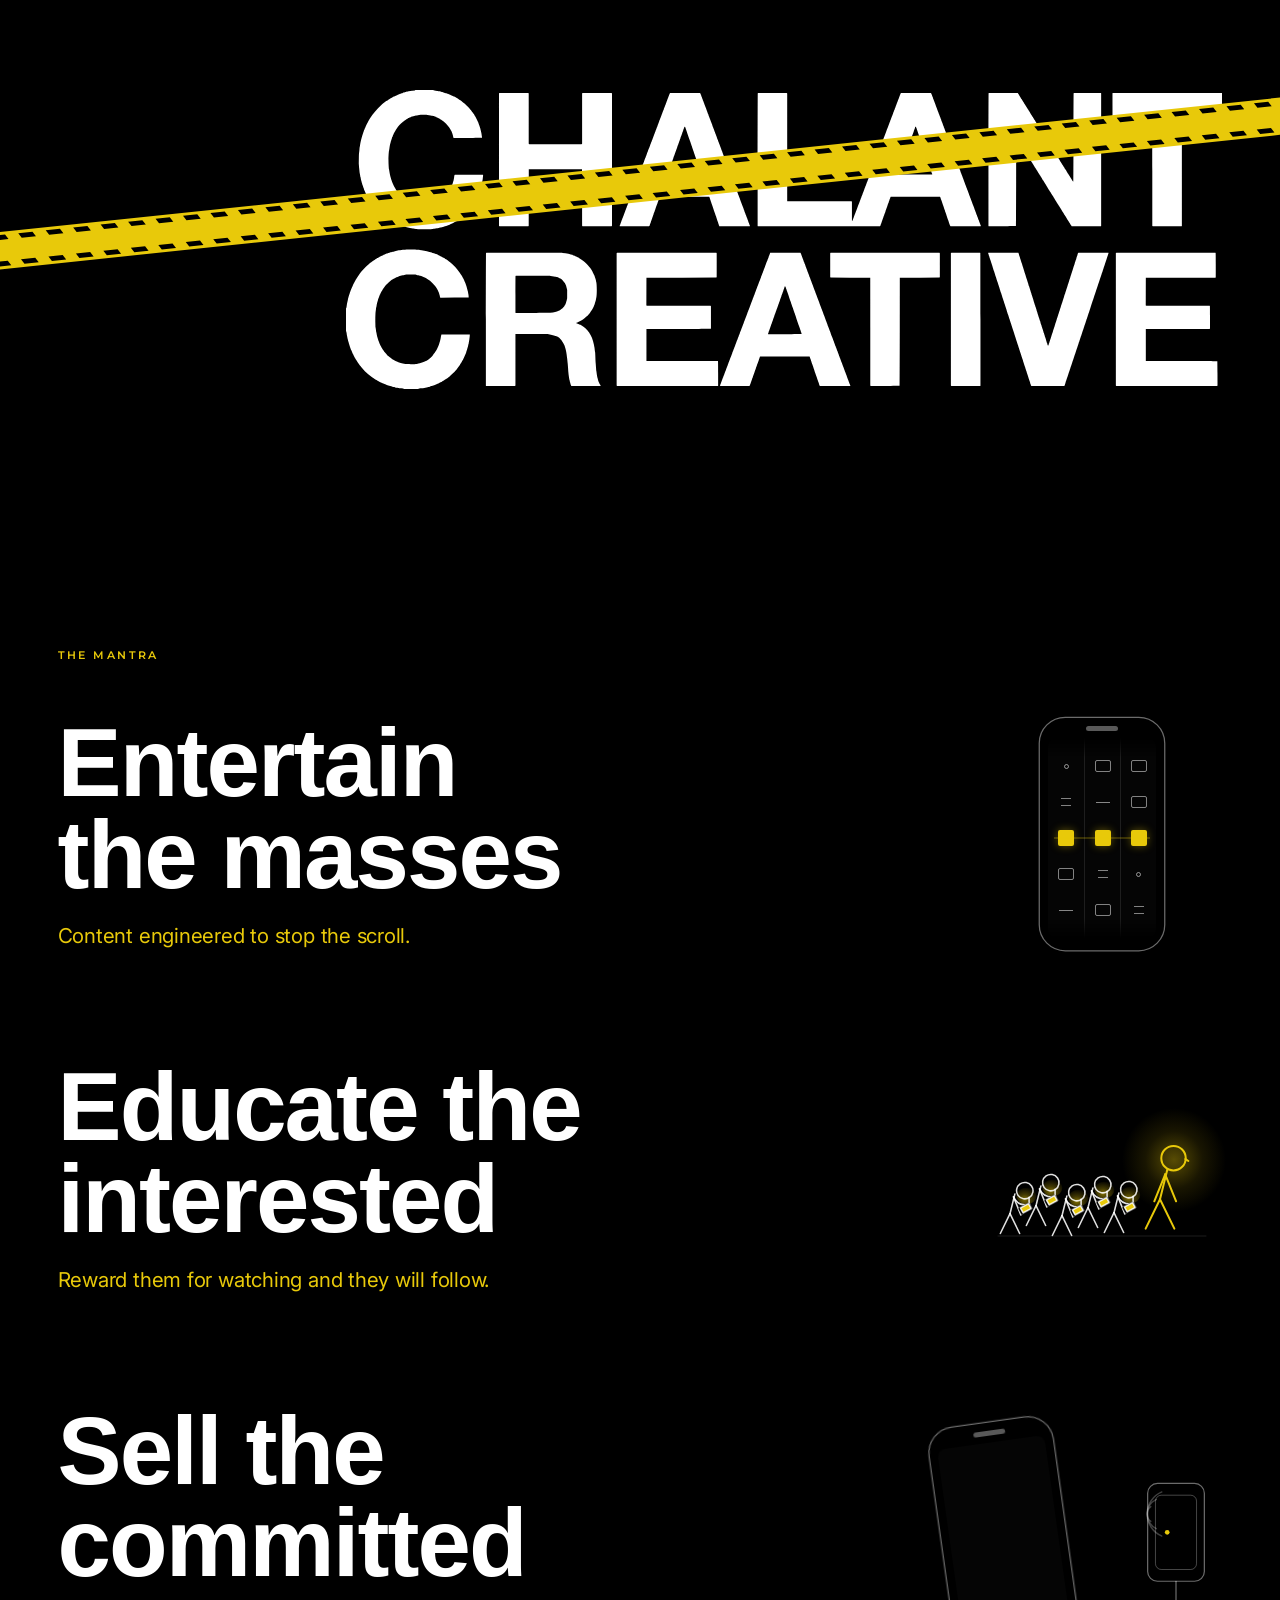
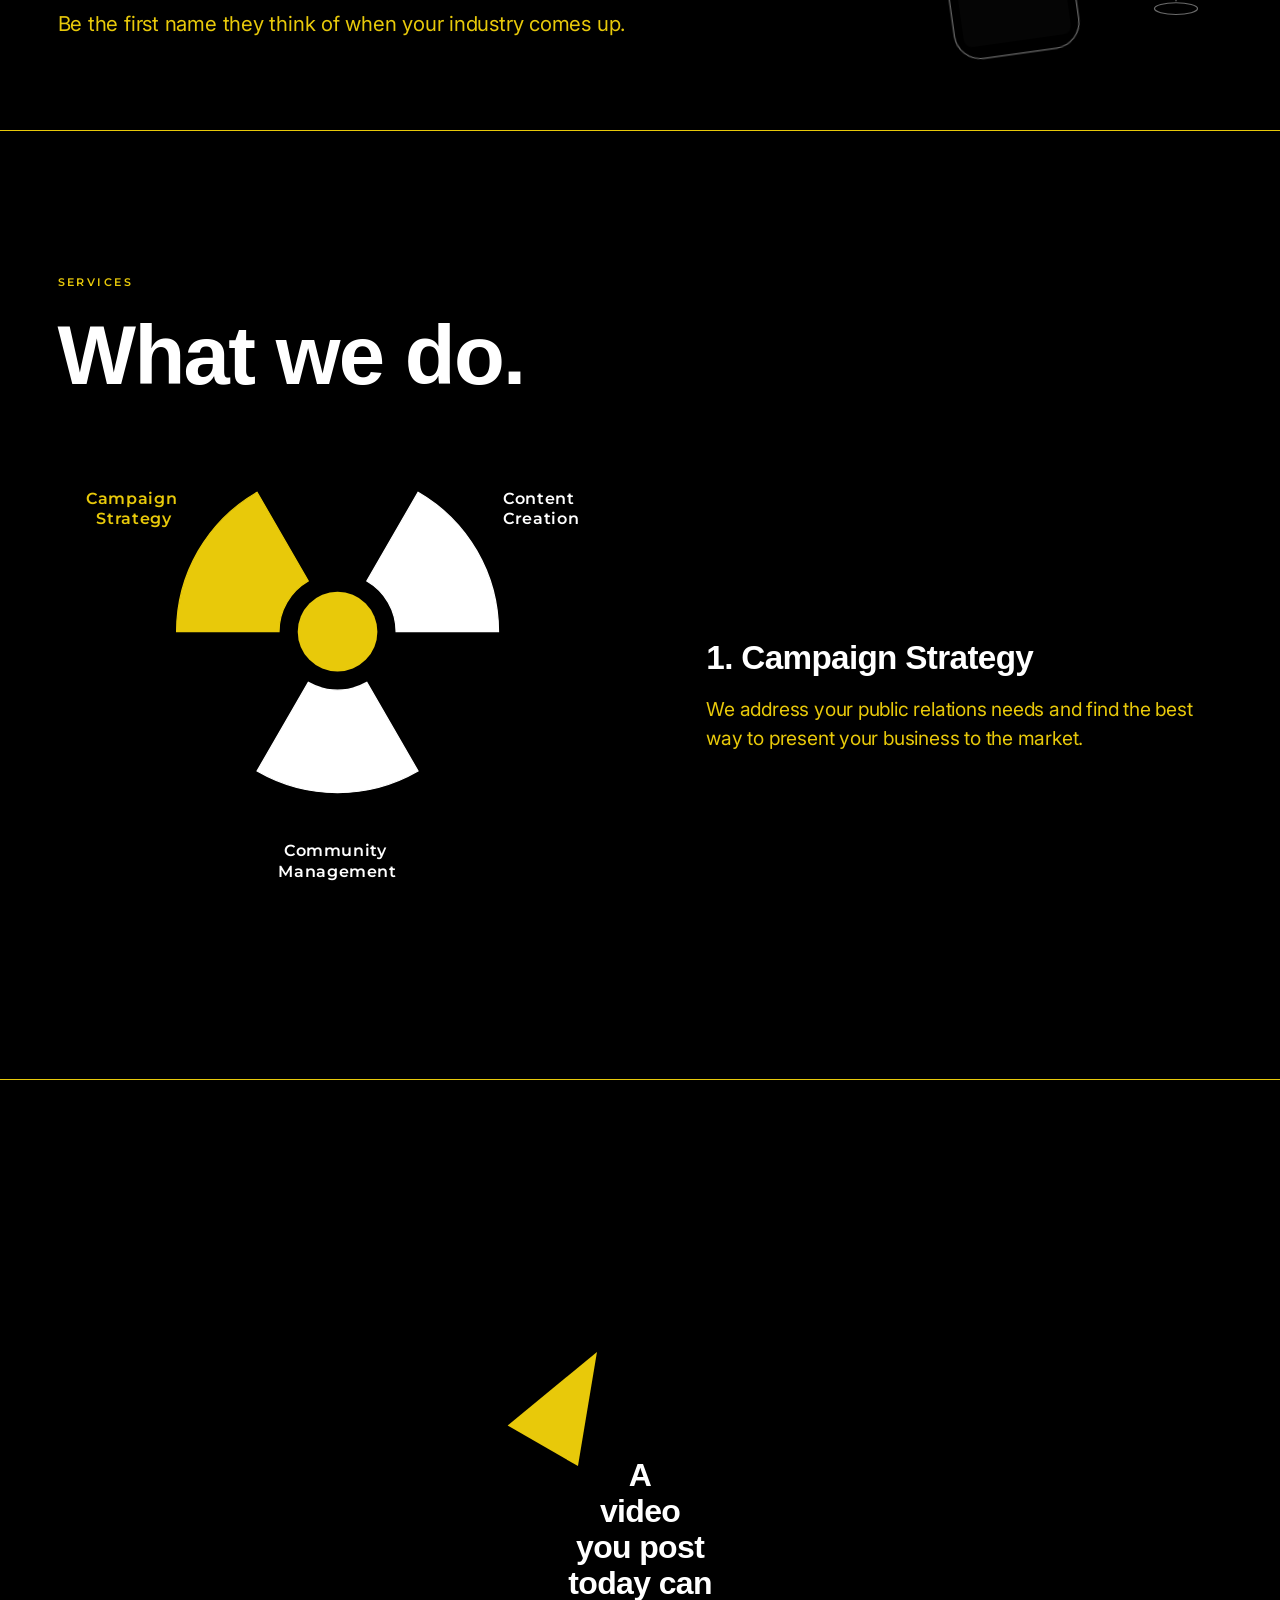
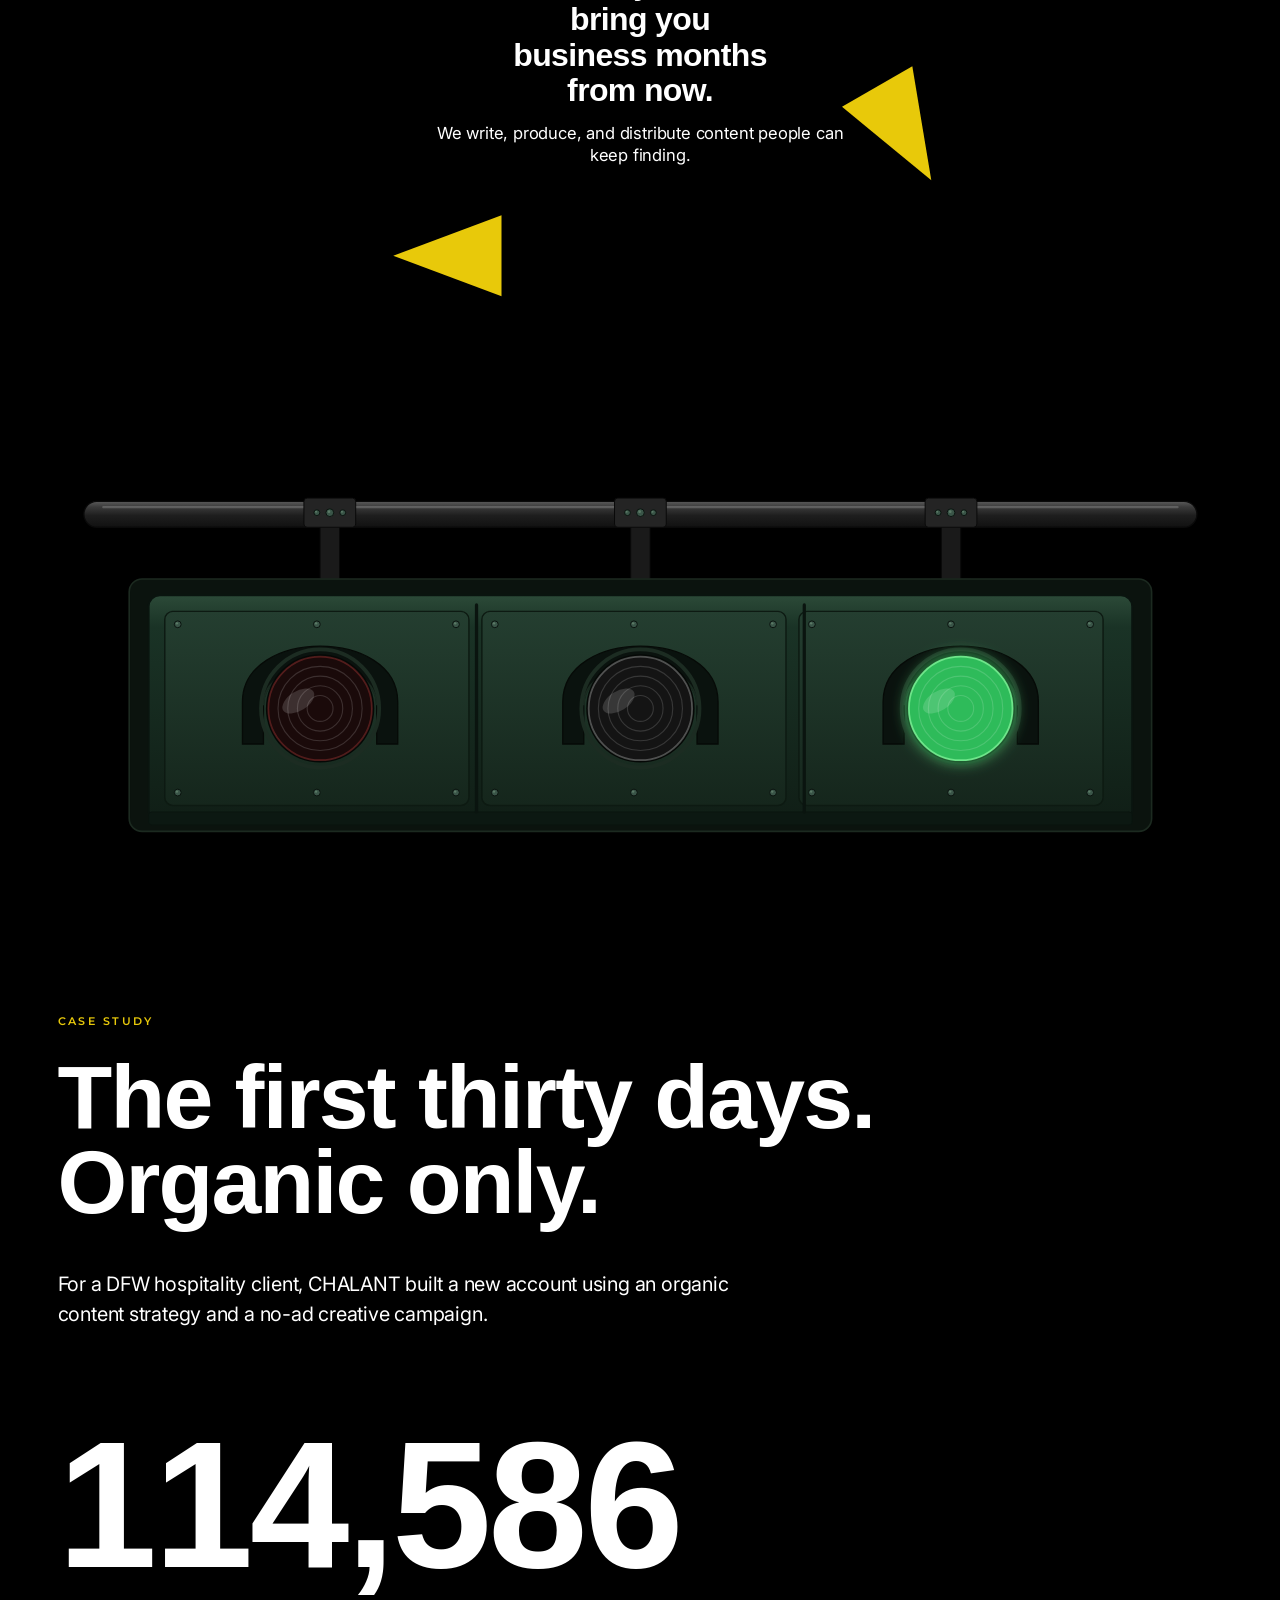
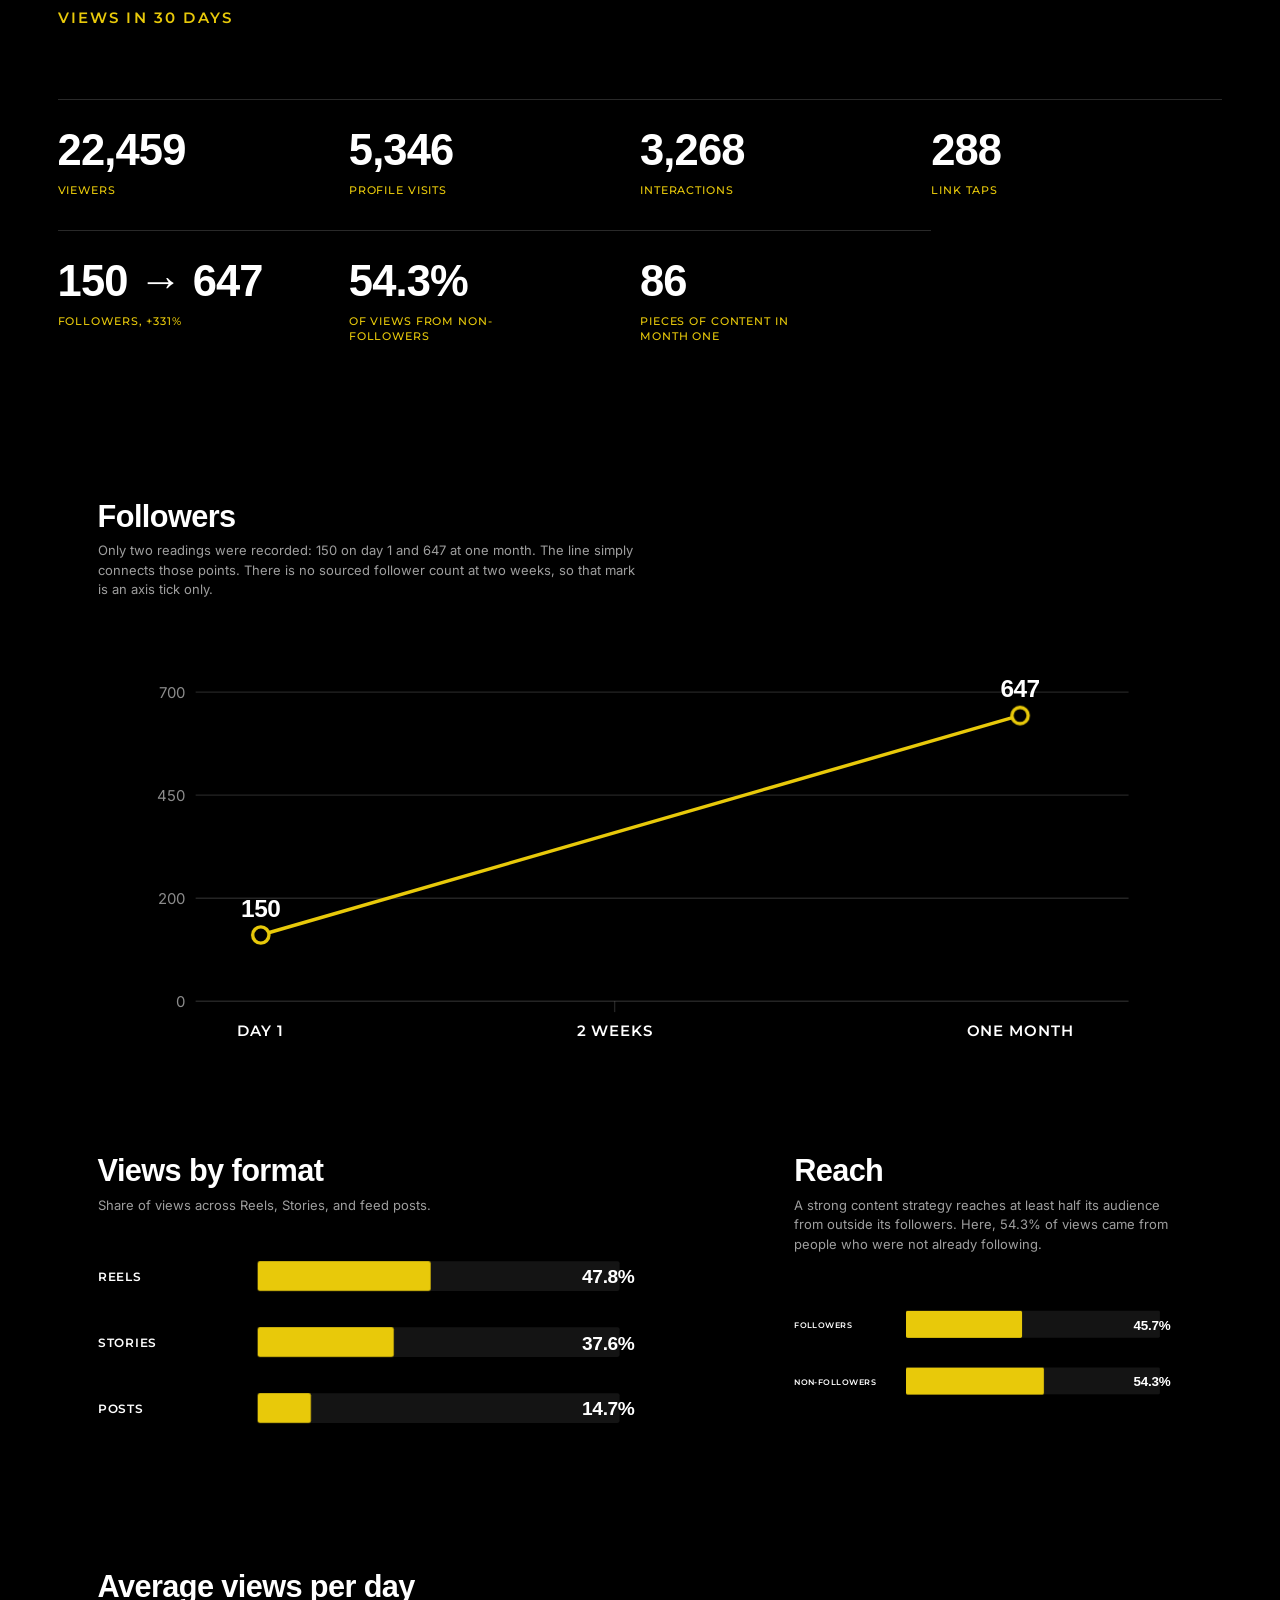
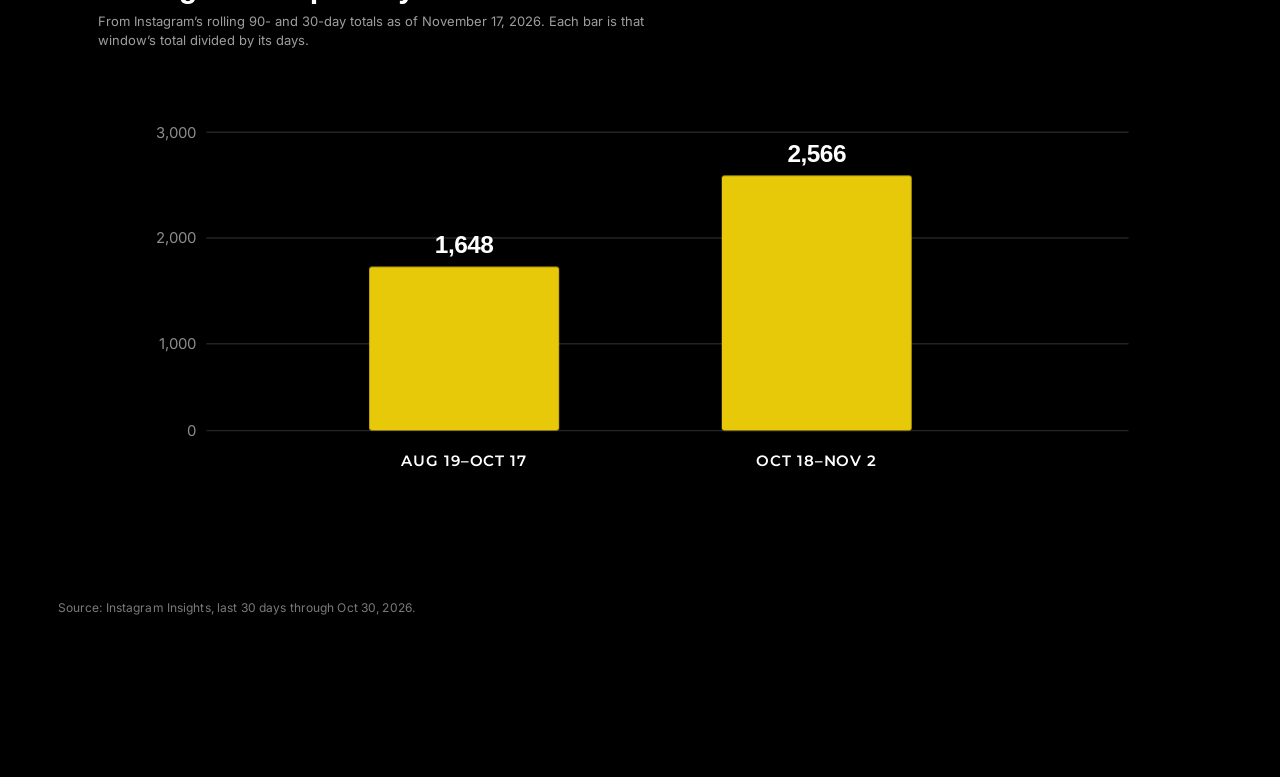
==== commit cd1e5704: "Add the Sell tap-to-pay animation to the live site. Port only the PAID graphic from the preview; lea" ====
--- a/index.html
+++ b/index.html
@@ -84,23 +84,31 @@
     padding-left:0;
   }
   .hero__lockup{
+    /* hero-width-cap: size the box from the viewport, not the 1370x468 intrinsic
+       SVG/PNG. Safari + <picture> srcset can otherwise paint the wordmark at
+       intrinsic size (~240px-tall letters) and clip the right edge. */
     position:relative;
     box-sizing:border-box;
-    width:min(68.5vw, 100%);
-    max-width:100%;
+    width:min(68.5vw, calc(100vw - 2 * var(--gutter)));
+    max-width:calc(100vw - 2 * var(--gutter));
+    aspect-ratio:1370 / 468;
     flex:0 1 auto;
     min-width:0;
+    overflow:visible;
   }
   .hero__lockup picture{
     display:block;
     width:100%;
     max-width:100%;
+    height:100%;
   }
   .hero__logo{
     display:block;
     width:100%;
-    height:auto;
+    height:100%;
     max-width:100%;
+    object-fit:contain;
+    object-position:right center;
     position:relative;
     z-index:1;
     user-select:none;
@@ -922,72 +930,101 @@
   .walker__phone-screen{fill:var(--gold)}
   .walker__face-glow{fill:url(#fig-phone-light);stroke:none}
 
-  /* Sell: a men's bifold that opens on the vertical fold, then a gold card levitates */
-  .wallet{
+  /* Sell: tap-to-pay — phone moves in, waves pulse, screen floods PAID */
+  .tap{
+    position:relative;
+    width:min(240px,100%);
+    height:236px;
+    flex:0 0 auto;
+    overflow:visible;
+  }
+  .tap__phone{
+    position:absolute;
+    left:0;
+    top:0;
+    z-index:2;
+    transform-origin:90% 70%;
+    transform:translate(0,4px) rotate(8deg);
+    will-change:transform;
+  }
+  .tap .phone__screen{
+    -webkit-mask-image:none;
+    mask-image:none;
+    background:#050505;
+  }
+  .tap__paid{
+    position:absolute;
+    inset:0;
+    display:flex;
+    align-items:center;
+    justify-content:center;
+    margin:0;
+    background:#E8C90A;
+    color:#000;
+    font-family:"Helvetica Neue",Helvetica,Arial,sans-serif;
+    font-weight:700;
+    font-size:42px;
+    letter-spacing:-.02em;
+    line-height:1;
+    white-space:nowrap;
+    padding:0 6px;
+    box-sizing:border-box;
+    opacity:1;
+  }
+  .tap__waves-mark{
+    position:absolute;
+    right:62px;
+    top:78px;
+    width:52px;
+    height:64px;
     display:block;
-    width:min(240px,100%);
-    height:auto;
     overflow:visible;
-    perspective:1000px;
-    isolation:isolate;
-  }
-  .wallet__book{
-    transform-box:view-box;
-    transform-origin:0 0;
-    transform:translateX(0);
-  }
-  .wallet__bulk,
-  .wallet__panel,
-  .wallet__flap-shape{
+    z-index:3;
+    pointer-events:none;
+    transform-origin:100% 50%;
+    transform-box:fill-box;
+  }
+  .tap__reader{
+    position:absolute;
+    right:2px;
+    bottom:18px;
+    width:88px;
+    height:148px;
+    display:block;
+    overflow:visible;
+    z-index:1;
+    pointer-events:none;
+  }
+  .tap__body,
+  .tap__base{
     fill:#000;
-    stroke:rgba(255,255,255,.86);
+    stroke:rgba(255,255,255,.42);
     stroke-width:1.25;
-    stroke-linejoin:round;
-  }
-  .wallet__bulk{
-    stroke:rgba(255,255,255,.32);
+  }
+  .tap__neck{
+    fill:none;
+    stroke:rgba(255,255,255,.42);
+    stroke-width:1.25;
+    stroke-linecap:round;
+  }
+  .tap__face{
+    fill:none;
+    stroke:rgba(255,255,255,.28);
     stroke-width:1;
   }
-  .wallet__sleeve-shape{
-    fill:#000;
-    stroke:rgba(255,255,255,.86);
-    stroke-width:1.25;
-    stroke-linejoin:round;
-    stroke-linecap:round;
-  }
-  .wallet__sleeve-lip{
+  .tap__wave{
     fill:none;
     stroke:rgba(255,255,255,.7);
-    stroke-width:1.25;
+    stroke-width:1.6;
     stroke-linecap:round;
   }
-  .wallet__bill{
-    fill:rgba(232,201,10,.14);
-    stroke:var(--gold);
-    stroke-width:1.25;
-    stroke-linejoin:round;
-  }
-  .wallet__bill-rule{
-    stroke:var(--gold);
-    stroke-width:1;
-    stroke-linecap:round;
-    opacity:.7;
-  }
-  .wallet__glow{
-    fill:url(#wallet-glow);
-    opacity:.9;
-    pointer-events:none;
+  .tap__wave-core{
+    fill:#E8C90A;
+    stroke:none;
+  }
+  .tap__waves{
     transform-box:fill-box;
-    transform-origin:50% 50%;
-  }
-  .wallet__flap{
-    transform-box:fill-box;
-    transform-origin:0% 50%;
-    transform:rotateY(-180deg);
-  }
-  .wallet__cash{
-    transform:translateY(-70px);
-    opacity:1;
+    transform-origin:center;
   }
 
   /* Final / reduced-motion defaults: the landed state */
@@ -996,10 +1033,10 @@
 
   @media (prefers-reduced-motion:no-preference){
     .slot__payline{border-top-color:rgba(232,201,10,.45); box-shadow:none}
-    .wallet__book{transform:translateX(-21.667%)}
-    .wallet__flap{transform:rotateY(0deg)}
-    .wallet__cash{transform:translateY(0);opacity:0}
-    .wallet__glow{opacity:0;transform:scale(.6)}
+    .tap__phone{transform:translate(-36px,8px) rotate(-8deg)}
+    .tap__paid{opacity:0}
+    .tap__wave{stroke:rgba(255,255,255,.45)}
+    .tap__waves-mark{transform:scale(.92);opacity:.55}
 
     [data-motion].is-playing .slot__reel--1{animation:slot-jackpot-1 5.4s infinite;animation-delay:-1.2s}
     [data-motion].is-playing .slot__reel--2{animation:slot-jackpot-2 5.4s infinite;animation-delay:-1.2s}
@@ -1020,10 +1057,10 @@
     [data-motion].is-playing .walker__arm--l{animation:walk-arm-l .7s ease-in-out var(--delay,0s) infinite}
     [data-motion].is-playing .walker__arm--r{animation:walk-arm-r .7s ease-in-out var(--delay,0s) infinite}
 
-    [data-motion].is-playing .wallet__book{animation:wallet-shift 10s ease-in-out infinite}
-    [data-motion].is-playing .wallet__flap{animation:wallet-open 10s ease-in-out infinite}
-    [data-motion].is-playing .wallet__cash{animation:wallet-rise 10s ease-in-out infinite}
-    [data-motion].is-playing .wallet__glow{animation:wallet-glow 10s ease-in-out infinite}
+    [data-motion].is-playing .tap__phone{animation:tap-phone 5s ease-in-out infinite;animation-delay:-1s}
+    [data-motion].is-playing .tap__paid{animation:tap-paid 5s ease-in-out infinite;animation-delay:-1s}
+    [data-motion].is-playing .tap__waves-mark{animation:tap-waves 5s ease-in-out infinite;animation-delay:-1s}
+    [data-motion].is-playing .tap__wave{animation:tap-wave-stroke 5s ease-in-out infinite;animation-delay:-1s}
 
     @keyframes slot-jackpot-1{
       0%{transform:translate3d(0,var(--lock),0);animation-timing-function:cubic-bezier(.4,0,1,.4)}
@@ -1105,35 +1142,30 @@
       0%,100%{transform:rotate(22deg)}
       50%{transform:rotate(-22deg)}
     }
-    @keyframes wallet-shift{
-      0%,3%{transform:translateX(-21.667%)}
-      24%,84%{transform:translateX(0)}
-      97%,100%{transform:translateX(-21.667%)}
-    }
-    @keyframes wallet-open{
-      0%,3%{transform:rotateY(0deg)}
-      14%{transform:rotateY(-90deg)}
-      24%,84%{transform:rotateY(-180deg)}
-      93%{transform:rotateY(-90deg)}
-      97%,100%{transform:rotateY(0deg)}
-    }
-    @keyframes wallet-rise{
-      0%,8%{transform:translateY(0);opacity:0}
-      16%,24%{transform:translateY(0);opacity:1}
-      42%{transform:translateY(-70px);opacity:1}
-      50%{transform:translateY(-78px);opacity:1}
-      58%{transform:translateY(-64px);opacity:1}
-      66%{transform:translateY(-76px);opacity:1}
-      76%{transform:translateY(-70px);opacity:1}
-      86%{transform:translateY(0);opacity:1}
-      93%,100%{transform:translateY(0);opacity:0}
-    }
-    @keyframes wallet-glow{
-      0%,6%{opacity:0;transform:scale(.6)}
-      14%{opacity:.4;transform:scale(.8)}
-      24%{opacity:.7;transform:scale(1)}
-      42%,76%{opacity:.95;transform:scale(1.15)}
-      93%,100%{opacity:0;transform:scale(.6)}
+    @keyframes tap-phone{
+      0%,8%{transform:translate(-36px,8px) rotate(-8deg)}
+      28%{transform:translate(-6px,2px) rotate(6deg)}
+      32%{transform:translate(-2px,3px) rotate(7deg)}
+      36%,66%{transform:translate(0,4px) rotate(8deg)}
+      80%,100%{transform:translate(-36px,8px) rotate(-8deg)}
+    }
+    @keyframes tap-paid{
+      0%,38%{opacity:0}
+      44%,66%{opacity:1}
+      74%,100%{opacity:0}
+    }
+    @keyframes tap-waves{
+      0%,22%{transform:scale(.92);opacity:.5}
+      30%{transform:scale(1.08);opacity:1}
+      36%{transform:scale(.98);opacity:.85}
+      42%{transform:scale(1.12);opacity:1}
+      50%,66%{transform:scale(1.04);opacity:.9}
+      80%,100%{transform:scale(.92);opacity:.5}
+    }
+    @keyframes tap-wave-stroke{
+      0%,24%{stroke:rgba(255,255,255,.45)}
+      30%,66%{stroke:#E8C90A}
+      80%,100%{stroke:rgba(255,255,255,.45)}
     }
     [data-motion].is-playing .recycle__head--1{animation:recycle-snake-head-1 9s linear infinite}
     [data-motion].is-playing .recycle__head--2{animation:recycle-snake-head-2 9s linear infinite}
@@ -1332,43 +1364,33 @@
               <p class="method__sub">Be the first name they think of when your industry comes up.</p>
             </div>
             <div class="method__visual" data-motion="sell" aria-hidden="true">
-              <svg class="wallet" viewBox="0 -16 240 236" fill="none" xmlns="http://www.w3.org/2000/svg">
-                <defs>
-                  <radialGradient id="wallet-glow" cx="50%" cy="50%" r="50%">
-                    <stop offset="0%" stop-color="#E8C90A" stop-opacity=".6"/>
-                    <stop offset="45%" stop-color="#E8C90A" stop-opacity=".16"/>
-                    <stop offset="100%" stop-color="#E8C90A" stop-opacity="0"/>
-                  </radialGradient>
-                  <clipPath id="wallet-sleeve-clip">
-                    <rect x="-40" y="-80" width="320" height="180"/>
-                  </clipPath>
-                </defs>
-                <g class="wallet__book">
-                  <rect class="wallet__bulk" x="123" y="81" width="104" height="128" rx="8"/>
-                  <g class="wallet__back">
-                    <rect class="wallet__panel" x="120" y="78" width="104" height="128" rx="8"/>
+              <div class="tap"><!-- sell-tap-v1 -->
+                <div class="tap__phone">
+                  <div class="phone">
+                    <svg class="phone__shell" viewBox="0 0 128 236" fill="none" xmlns="http://www.w3.org/2000/svg">
+                      <rect x="1.25" y="1.25" width="125.5" height="233.5" rx="26" stroke="rgba(255,255,255,0.42)" stroke-width="1.25"/>
+                      <rect x="48" y="10" width="32" height="5" rx="2.5" fill="rgba(255,255,255,0.35)"/>
+                    </svg>
+                    <div class="phone__screen">
+                      <p class="tap__paid">PAID</p>
+                    </div>
+                  </div>
+                </div>
+                <svg class="tap__waves-mark" viewBox="0 0 52 64" fill="none" xmlns="http://www.w3.org/2000/svg" aria-hidden="true">
+                  <g class="tap__waves" transform="translate(46 32)">
+                    <path class="tap__wave tap__wave--1" d="M-4 -8 A10 10 0 0 0 -4 8"/>
+                    <path class="tap__wave tap__wave--2" d="M2 -16 A18 18 0 0 0 2 16"/>
+                    <path class="tap__wave tap__wave--3" d="M8 -24 A26 26 0 0 0 8 24"/>
                   </g>
-                  <g class="wallet__sleeve">
-                    <path class="wallet__sleeve-shape" d="M134 154 H210 Q216 154 216 160 V190 Q216 198 208 198 H136 Q128 198 128 190 V160 Q128 154 134 154 Z"/>
-                    <path class="wallet__sleeve-lip" d="M130 154 H214"/>
-                    <path class="wallet__sleeve-shape" d="M134 127 H210 Q216 127 216 133 V163 Q216 171 208 171 H136 Q128 171 128 163 V133 Q128 127 134 127 Z"/>
-                    <path class="wallet__sleeve-lip" d="M130 127 H214"/>
-                    <path class="wallet__sleeve-shape" d="M134 100 H210 Q216 100 216 106 V136 Q216 144 208 144 H136 Q128 144 128 136 V106 Q128 100 134 100 Z"/>
-                    <path class="wallet__sleeve-lip" d="M130 100 H214"/>
-                  </g>
-                  <g class="wallet__flap">
-                    <rect class="wallet__panel wallet__flap-shape" x="120" y="78" width="104" height="128" rx="8"/>
-                  </g>
-                  <g clip-path="url(#wallet-sleeve-clip)">
-                    <g class="wallet__cash">
-                      <ellipse class="wallet__glow" cx="172" cy="90" rx="44" ry="32"/>
-                      <rect class="wallet__bill" x="137" y="88" width="70" height="40" rx="2"/>
-                      <path class="wallet__bill-rule" d="M147 102 H197"/>
-                      <path class="wallet__bill-rule" d="M147 110 H181"/>
-                    </g>
-                  </g>
-                </g>
-              </svg>
+                </svg>
+                <svg class="tap__reader" viewBox="0 0 90 148" fill="none" xmlns="http://www.w3.org/2000/svg" aria-hidden="true">
+                  <rect class="tap__body" x="16" y="8" width="58" height="100" rx="10"/>
+                  <rect class="tap__face" x="24" y="20" width="42" height="76" rx="6"/>
+                  <circle class="tap__wave-core" cx="36" cy="58" r="2.4"/>
+                  <path class="tap__neck" d="M45 108 V128"/>
+                  <ellipse class="tap__base" cx="45" cy="136" rx="22" ry="6"/>
+                </svg>
+              </div>
             </div>
           </article>
         </div>
@@ -1982,6 +2004,8 @@
 
   var entertain = document.querySelector('[data-motion="entertain"]');
   if (entertain) entertain.classList.add('is-playing');
+  var sell = document.querySelector('[data-motion="sell"]');
+  if (sell) sell.classList.add('is-playing');
 
   var mio = new IntersectionObserver(function(entries){
     entries.forEach(function(entry){
@@ -1996,19 +2020,27 @@
     });
   }, { threshold: 0.35 });
   motions.forEach(function(el){
-    if (el.getAttribute('data-motion') === 'entertain') return;
+    if (el.getAttribute('data-motion') === 'entertain' || el.getAttribute('data-motion') === 'sell') return;
     mio.observe(el);
   });
 
-  var sio = new IntersectionObserver(function(entries){
-    entries.forEach(function(entry){
-      var el = entry.target;
+  // signal-mid-v1: yellow when the housing center crosses ~58% of the viewport
+  // from the top (band 55–60%). 150ms delay to yellow; immediate green when
+  // scrolled back above that line.
+  var SIGNAL_LINE = 0.58;
+  function housingCenterCrossed(el){
+    var housing = el.querySelector('.signal__housing') || el;
+    var r = housing.getBoundingClientRect();
+    var mid = (r.top + r.bottom) / 2;
+    return mid <= (window.innerHeight * SIGNAL_LINE);
+  }
+  function updateSignals(){
+    signals.forEach(function(el){
       if (el._signalTimer){
         clearTimeout(el._signalTimer);
         el._signalTimer = null;
       }
-      if (entry.intersectionRatio >= 0.25){
-        // Flip to yellow once a quarter of the fixture is in view
+      if (housingCenterCrossed(el)){
         el._signalTimer = setTimeout(function(){
           el._signalTimer = null;
           el.classList.add('is-playing');
@@ -2017,8 +2049,19 @@
         el.classList.remove('is-playing');
       }
     });
-  }, { threshold: [0, 0.25] });
-  signals.forEach(function(el){ sio.observe(el); });
+  }
+  var signalTick = false;
+  function onSignalScroll(){
+    if (signalTick) return;
+    signalTick = true;
+    requestAnimationFrame(function(){
+      signalTick = false;
+      updateSignals();
+    });
+  }
+  window.addEventListener('scroll', onSignalScroll, {passive:true});
+  window.addEventListener('resize', onSignalScroll);
+  updateSignals();
 })();
 </script>
 
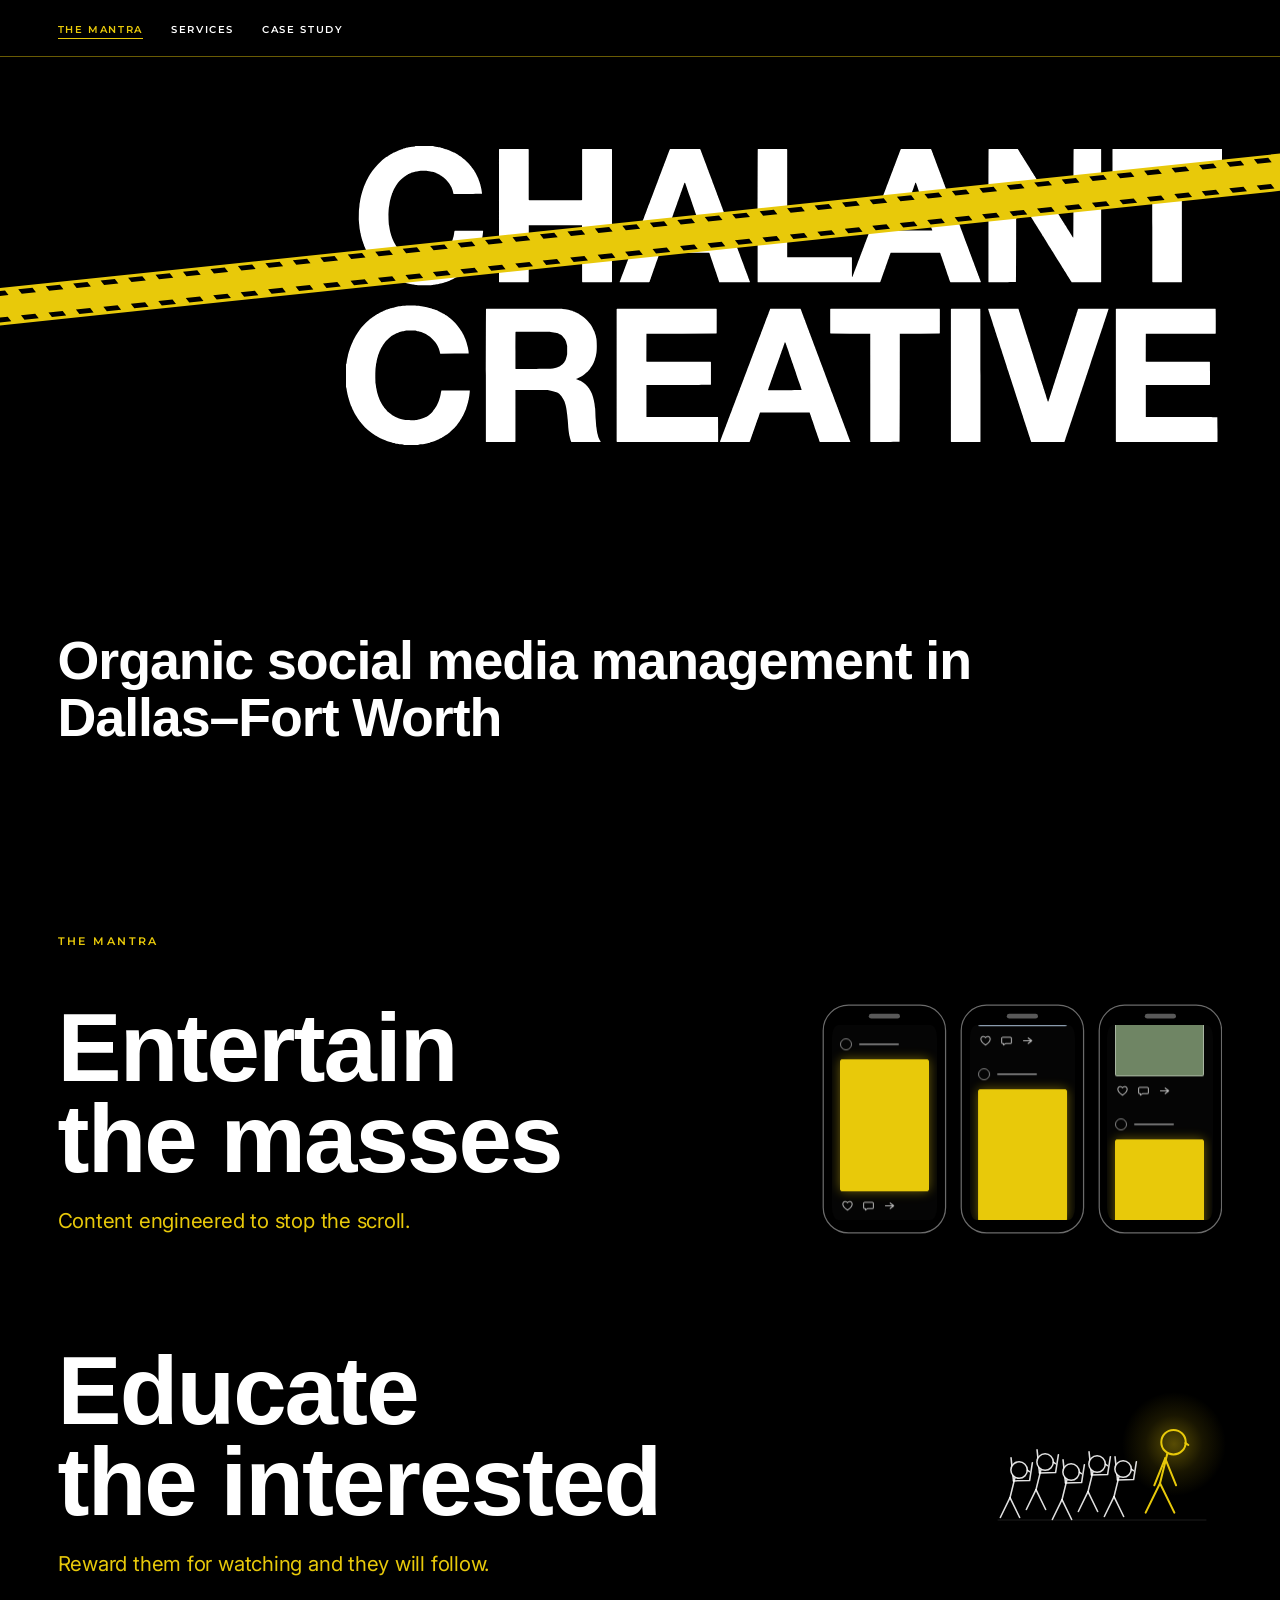
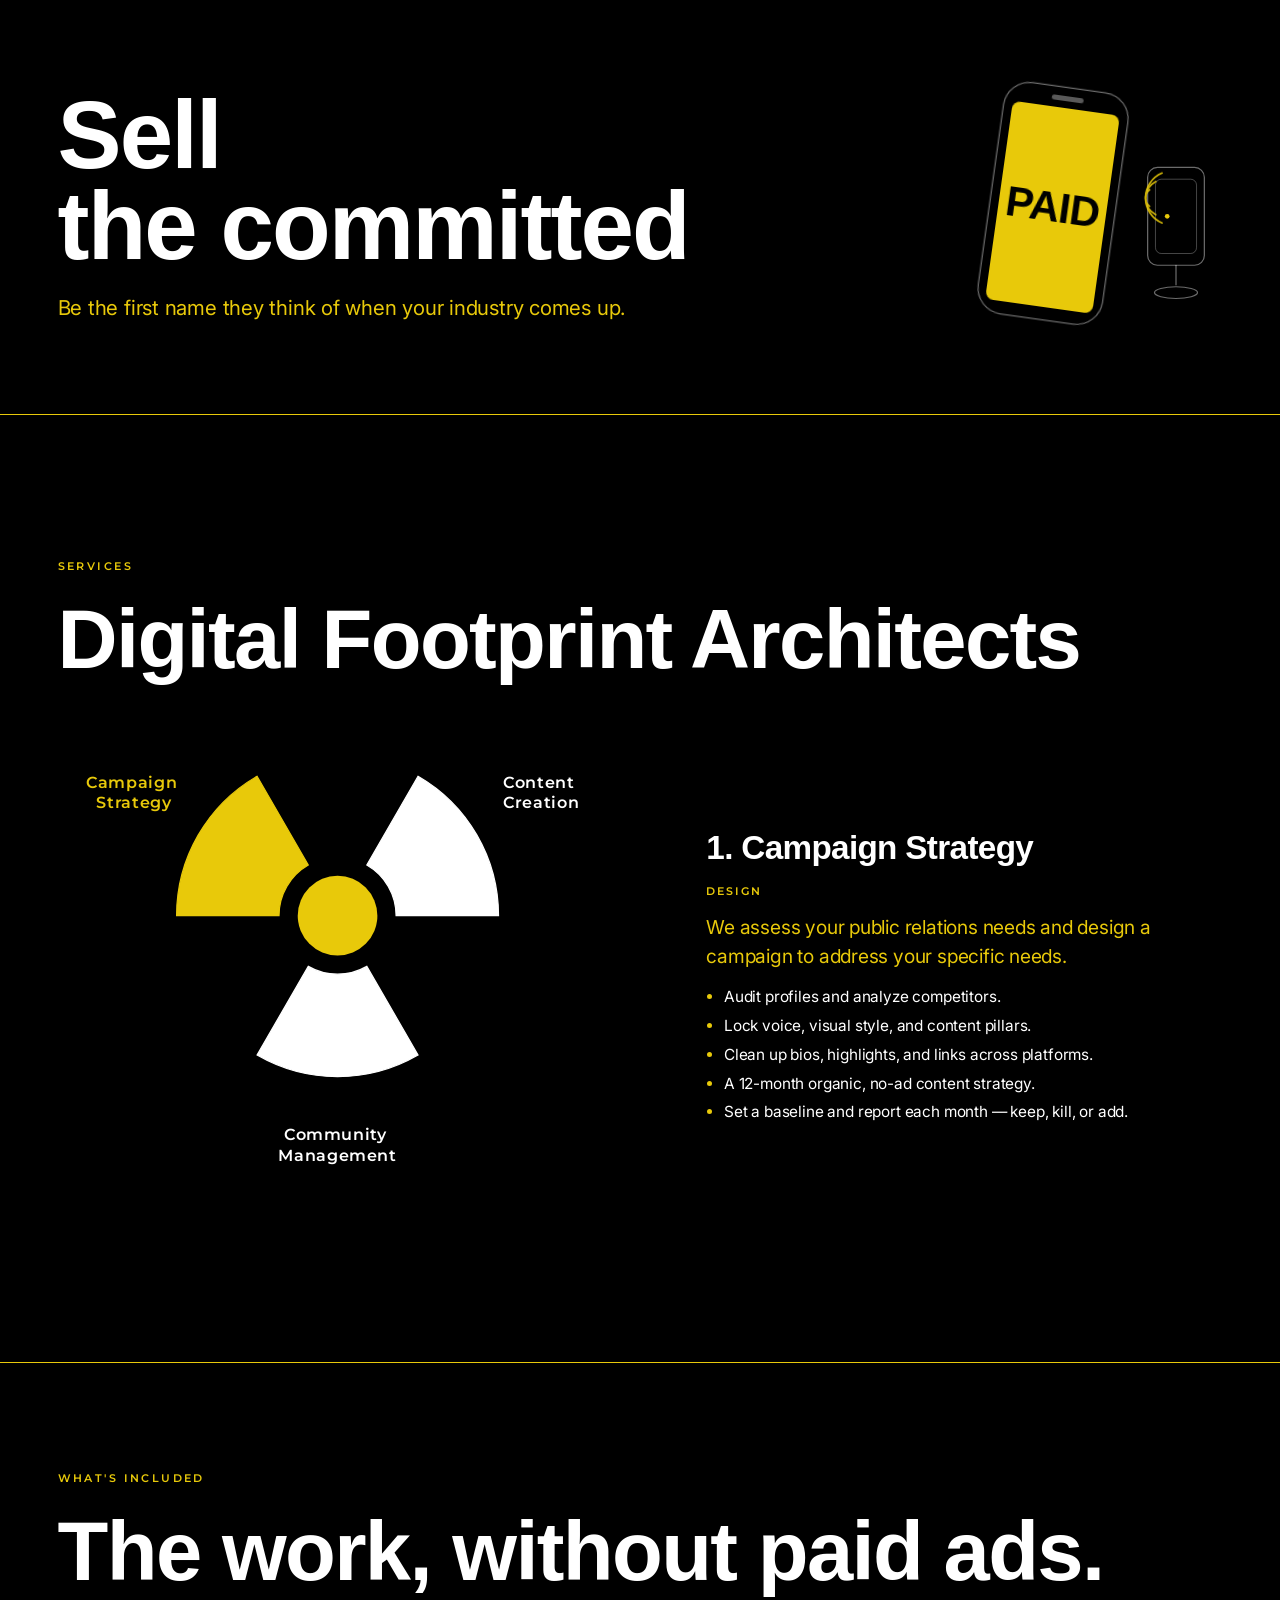
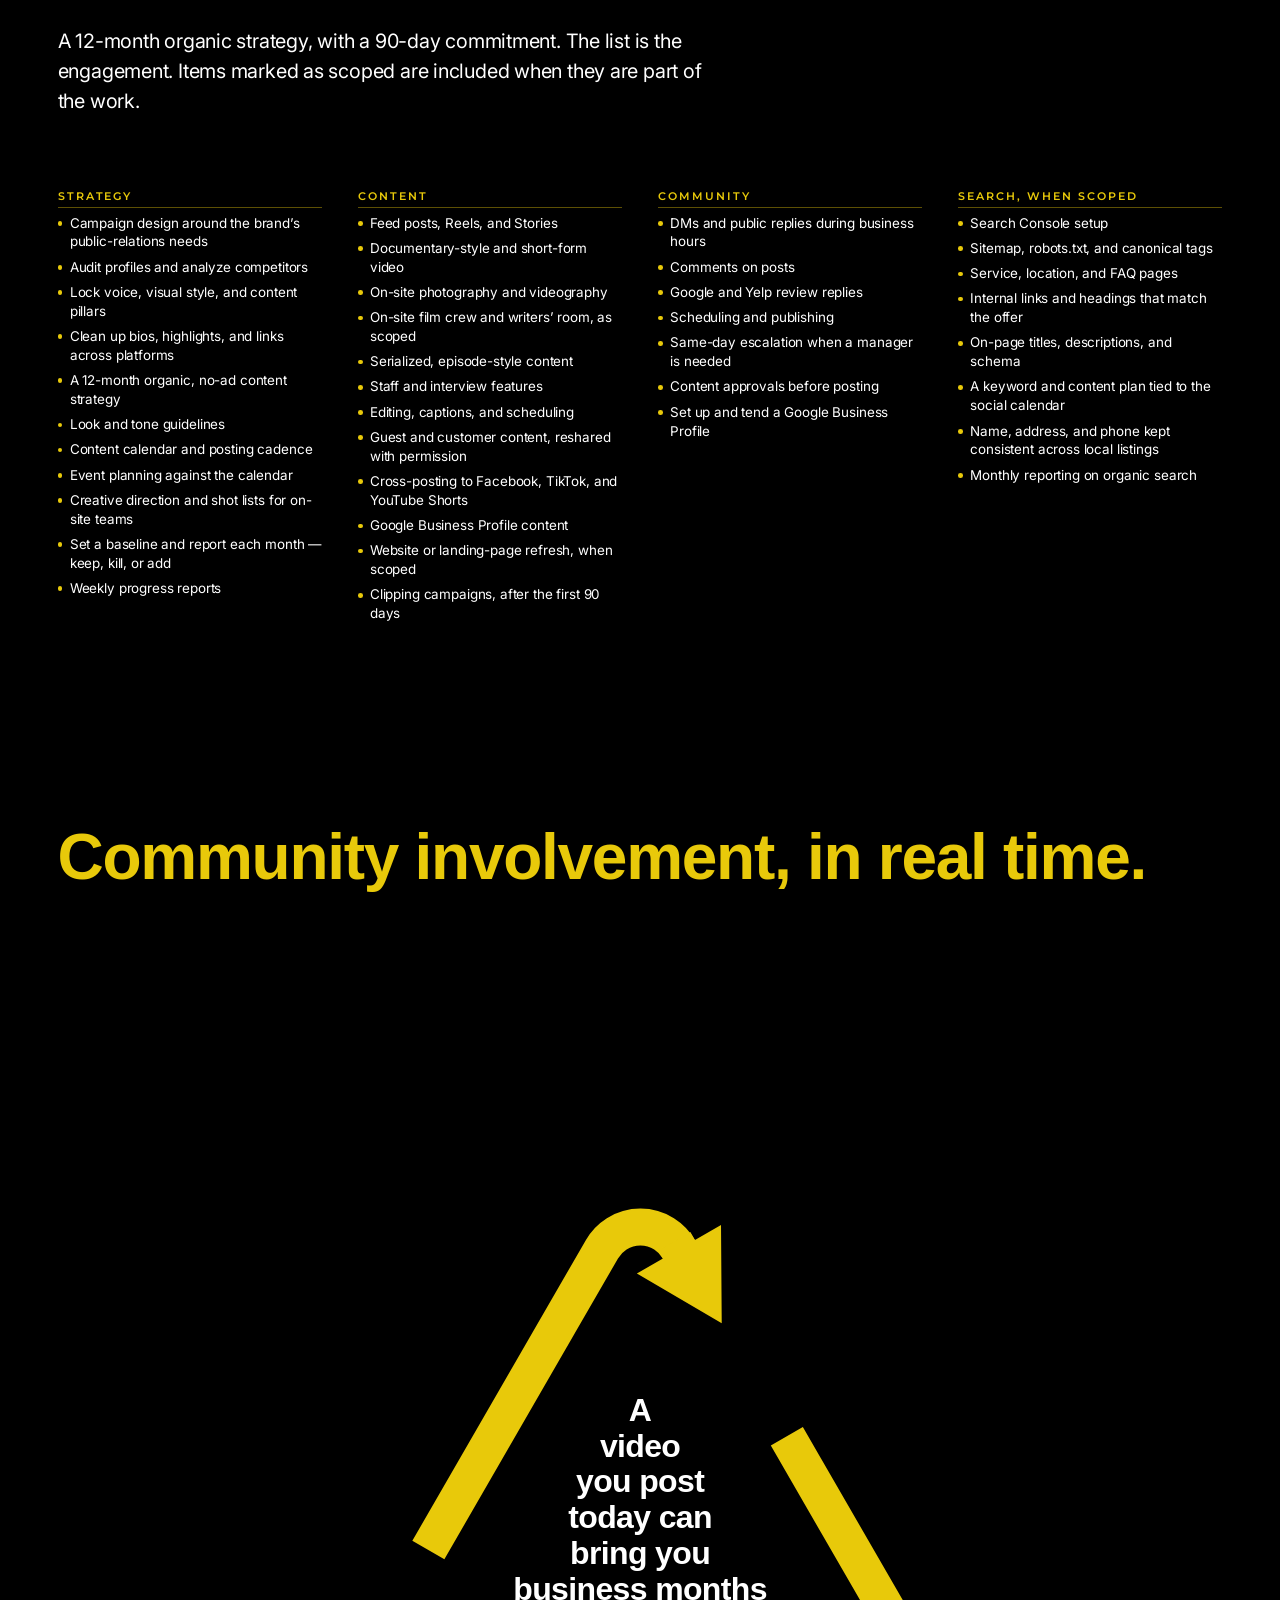
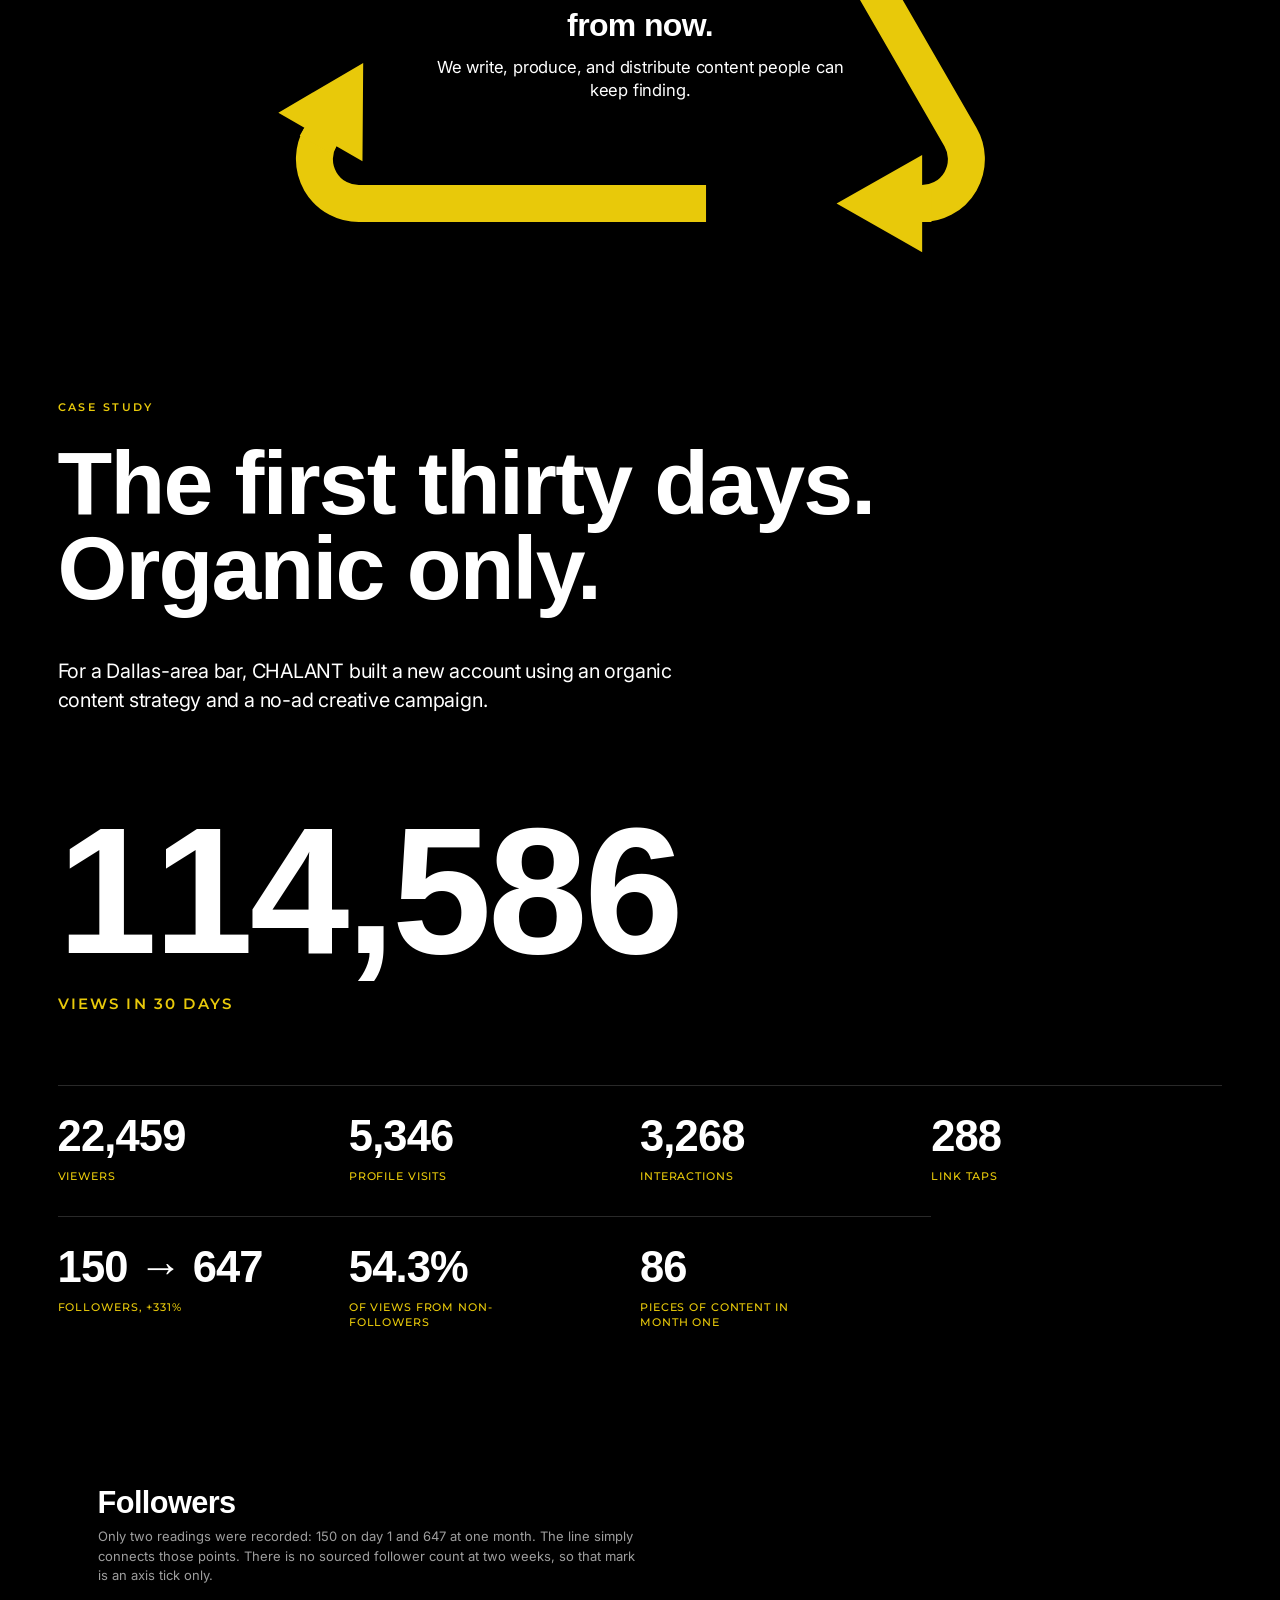
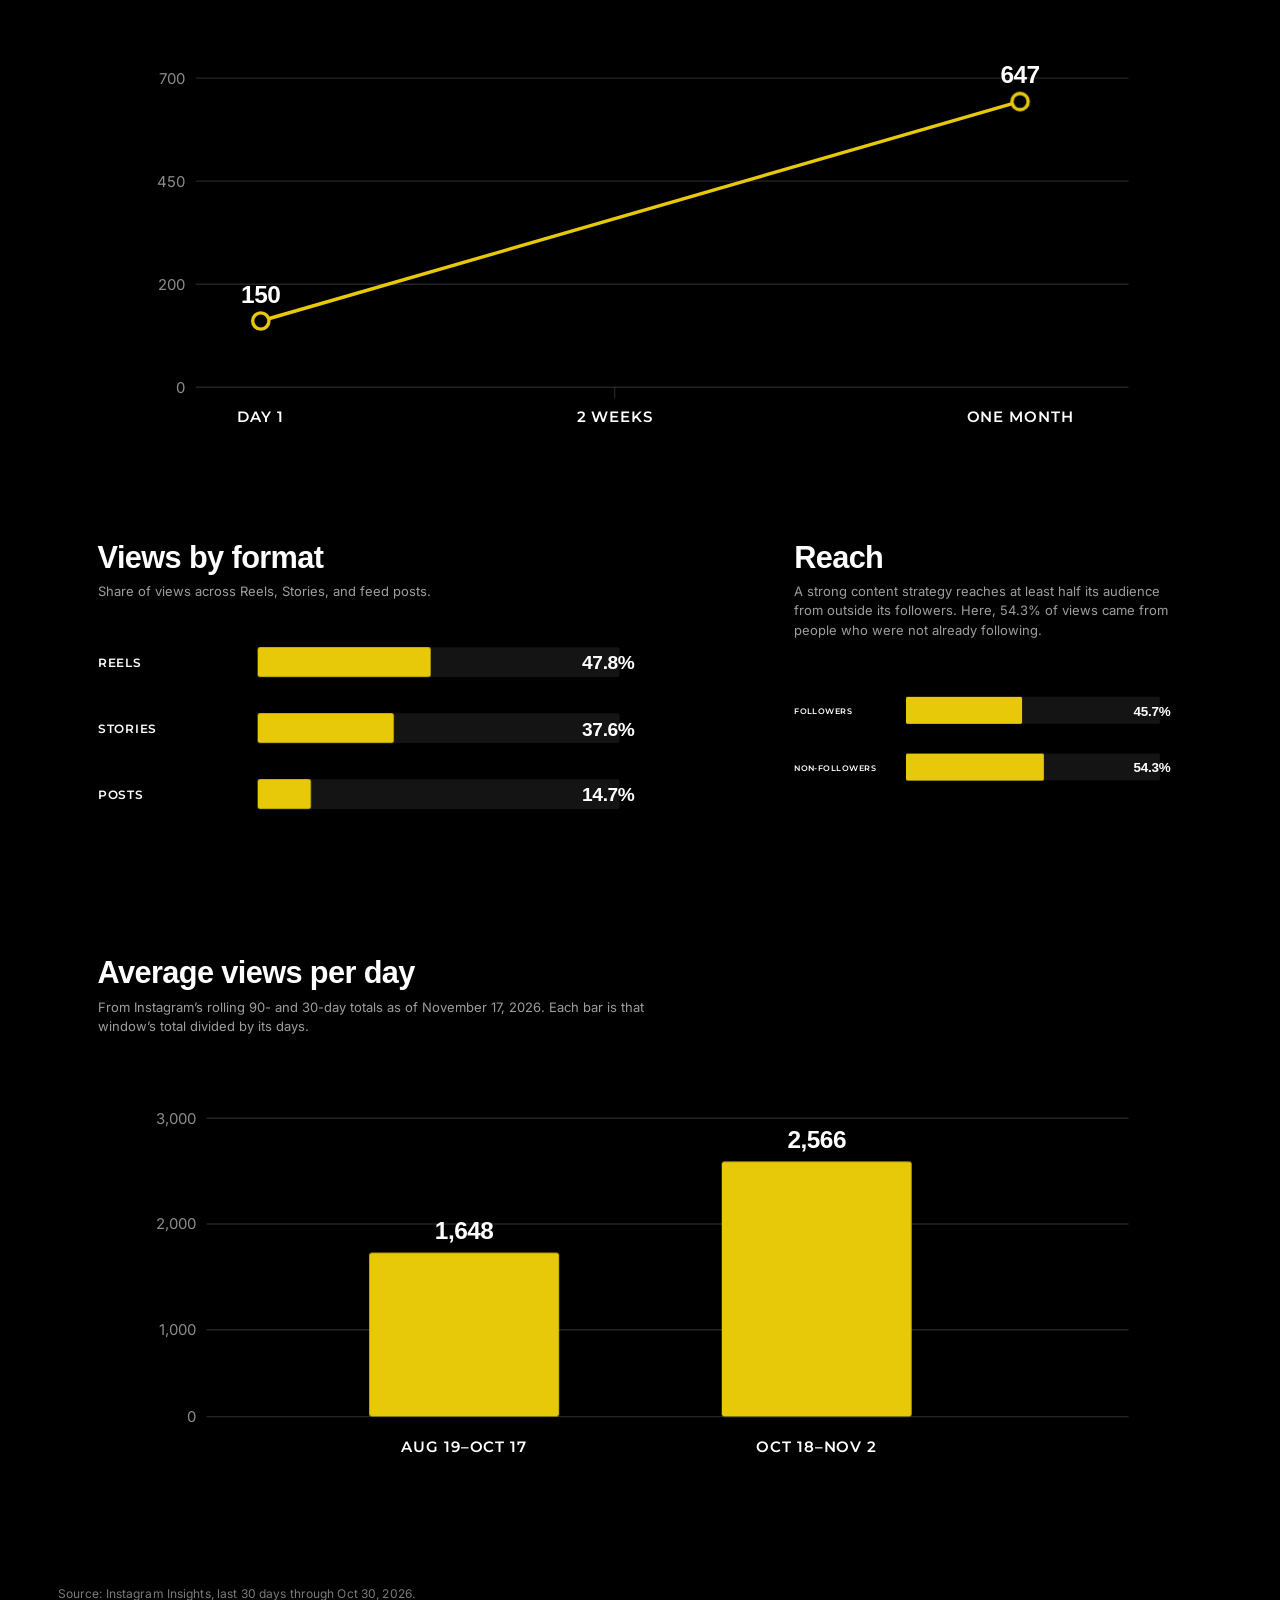
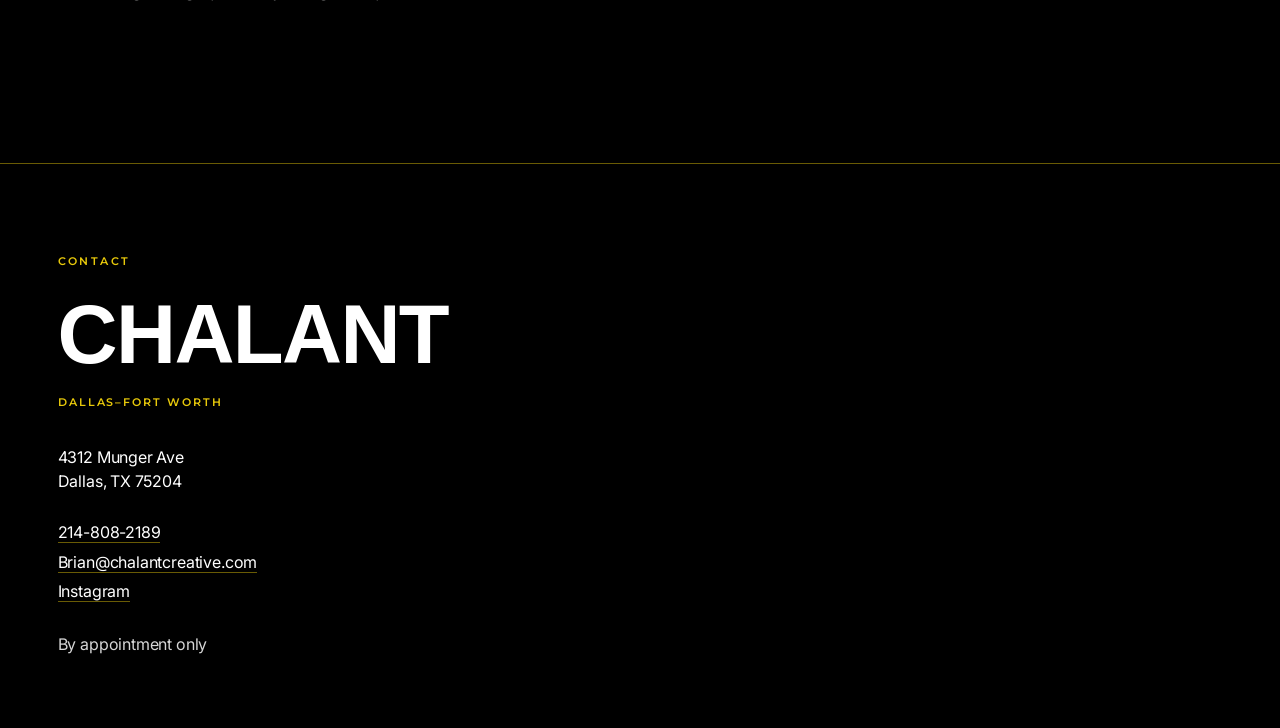
==== commit 8a1f020d: "Update the live site to the current preview, with robots and sitemap. Bring over the preview homepag" ====
--- a/index.html
+++ b/index.html
@@ -3,17 +3,68 @@
 <head>
 <meta charset="utf-8">
 <meta name="viewport" content="width=device-width, initial-scale=1, viewport-fit=cover">
-<title>CHALANT CREATIVE — Coming Soon</title>
-<meta name="description" content="Chalant Creative. Something is coming. Under construction.">
+<title>CHALANT | Organic Social Media Agency in Dallas–Fort Worth</title>
+<meta name="description" content="CHALANT is a Dallas–Fort Worth social media agency. Campaign strategy, content creation, and community management, without paid ads.">
 <meta name="theme-color" content="#000000">
+<meta http-equiv="Cache-Control" content="no-cache, no-store, must-revalidate">
+<meta http-equiv="Pragma" content="no-cache">
 <meta name="apple-mobile-web-app-capable" content="yes">
 <meta name="apple-mobile-web-app-status-bar-style" content="black-translucent">
-<meta property="og:title" content="CHALANT CREATIVE — Coming Soon">
-<meta property="og:description" content="Under construction. Coming soon.">
+<meta property="og:title" content="CHALANT | Organic Social Media Agency in Dallas–Fort Worth">
+<meta property="og:description" content="CHALANT is a Dallas–Fort Worth social media agency. Campaign strategy, content creation, and community management, without paid ads.">
 <meta property="og:image" content="https://chalantcreative.com/logo.png">
 <meta property="og:type" content="website">
-<link rel="icon" href="favicon.png">
-<link rel="apple-touch-icon" href="favicon.png">
+<meta name="twitter:card" content="summary_large_image">
+<meta name="twitter:title" content="CHALANT | Organic Social Media Agency in Dallas–Fort Worth">
+<meta name="twitter:description" content="CHALANT is a Dallas–Fort Worth social media agency. Campaign strategy, content creation, and community management, without paid ads."><!-- seo-home-v1 -->
+<link rel="canonical" href="https://chalantcreative.com/">
+<meta property="og:url" content="https://chalantcreative.com/">
+<meta property="og:site_name" content="CHALANT">
+<meta property="og:locale" content="en_US">
+<script type="application/ld+json">
+{
+  "@context": "https://schema.org",
+  "@type": ["ProfessionalService", "LocalBusiness"],
+  "name": "CHALANT",
+  "alternateName": "CHALANT Creative",
+  "legalName": "CHALANT CREATIVE LLC",
+  "url": "https://chalantcreative.com",
+  "image": "https://chalantcreative.com/logo.png",
+  "email": "Brian@chalantcreative.com",
+  "telephone": "+12148082189",
+  "address": {
+    "@type": "PostalAddress",
+    "streetAddress": "4312 Munger Ave",
+    "addressLocality": "Dallas",
+    "addressRegion": "TX",
+    "postalCode": "75204",
+    "addressCountry": "US"
+  },
+  "areaServed": [
+    { "@type": "AdministrativeArea", "name": "Dallas–Fort Worth" },
+    { "@type": "City", "name": "Dallas" },
+    { "@type": "City", "name": "Fort Worth" },
+    { "@type": "City", "name": "Plano" },
+    { "@type": "City", "name": "Frisco" },
+    { "@type": "City", "name": "Carrollton" },
+    { "@type": "City", "name": "Addison" },
+    { "@type": "City", "name": "Irving" }
+  ],
+  "knowsAbout": [
+    "Social media management",
+    "Organic social media",
+    "Content creation",
+    "Community management",
+    "Hospitality marketing"
+  ],
+  "sameAs": [
+    "https://www.instagram.com/chalant_agency/"
+  ],
+  "description": "CHALANT is a Dallas–Fort Worth social media agency. Campaign strategy, content creation, and community management, without paid ads."
+}
+</script>
+<link rel="icon" href="favicon.png?v=launch1">
+<link rel="apple-touch-icon" href="favicon.png?v=launch1">
 <link rel="preconnect" href="https://fonts.googleapis.com">
 <link rel="preconnect" href="https://fonts.gstatic.com" crossorigin>
 <link rel="stylesheet" href="https://fonts.googleapis.com/css2?family=Inter:ital,opsz,wght@0,14..32,400;0,14..32,500;0,14..32,600;1,14..32,400&family=Montserrat:wght@500;600;700&family=Playfair+Display:wght@500;600;700&display=swap">
@@ -26,8 +77,18 @@
     --montserrat:"Montserrat",Helvetica,Arial,sans-serif;
     --inter:"Inter",Helvetica,Arial,sans-serif;
     --ink:#0a0a0a;
+    --nav-h:56px;
   }
   *{box-sizing:border-box}
+  html{
+    height:auto;
+    min-height:100%;
+    scroll-behavior:smooth;
+    scroll-padding-top:calc(var(--nav-h) + env(safe-area-inset-top, 0px) + 16px);
+  }
+  @media (prefers-reduced-motion:reduce){
+    html{scroll-behavior:auto}
+  }
   html,body{height:auto;min-height:100%}
   body{
     margin:0;
@@ -38,6 +99,7 @@
     -webkit-font-smoothing:antialiased;
     -webkit-text-size-adjust:100%;
     font-family:var(--inter);
+    padding-top:calc(var(--nav-h) + env(safe-area-inset-top, 0px));
   }
 
   /* Shared editorial measure, matching Results */
@@ -45,18 +107,139 @@
   .method__inner,
   .follow__inner,
   .results__inner,
-  .signal__inner,
-  .services__inner{max-width:1180px}
+  .services__inner,
+  .beat__inner,
+  .intro__inner,
+  .included__inner,
+  .footer__inner{max-width:1180px}
   .hero,
   .method,
   .follow,
   .results,
-  .signal,
-  .services{
+  .services,
+  .beat,
+  .intro,
+  .included,
+  .footer{
     padding-left:max(16px,4.5vw,env(safe-area-inset-left,0px));
     padding-right:max(16px,4.5vw,env(safe-area-inset-right,0px));
     color:#fff;
     background:#000;
+  }
+
+  /* ---------- Page nav ---------- */
+  .page-nav{
+    position:fixed;
+    top:0;
+    left:0;
+    right:0;
+    z-index:200;
+    background:#000;
+    border-bottom:1px solid rgba(232,201,10,.45);
+    padding-top:env(safe-area-inset-top, 0px);
+  }
+  .page-nav__list{
+    display:flex;
+    flex-wrap:nowrap;
+    align-items:center;
+    gap:clamp(1rem,2.4vw,1.75rem);
+    margin:0;
+    padding:0 max(16px,4.5vw);
+    height:var(--nav-h);
+    list-style:none;
+    overflow-x:auto;
+    overflow-y:hidden;
+    -webkit-overflow-scrolling:touch;
+    scrollbar-width:thin;
+    scrollbar-color:rgba(232,201,10,.45) transparent;
+  }
+  .page-nav__link{
+    display:inline-block;
+    flex:0 0 auto;
+    padding:.2em 0;
+    border:0;
+    border-bottom:1px solid transparent;
+    color:#fff;
+    font-family:var(--montserrat);
+    font-size:clamp(10px,.8vw,12px);
+    font-weight:600;
+    letter-spacing:.16em;
+    text-decoration:none;
+    text-transform:uppercase;
+    line-height:1.2;
+    white-space:nowrap;
+  }
+  .page-nav__link:hover{color:var(--gold)}
+  .page-nav__link[aria-current="location"]{
+    color:var(--gold);
+    border-bottom-color:var(--gold);
+  }
+  .page-nav__link:focus{outline:none}
+  .page-nav__link:focus-visible{
+    outline:2px solid var(--gold);
+    outline-offset:4px;
+  }
+  #mantra,
+  #entertain,
+  #educate,
+  #sell,
+  #architects,
+  #design,
+  #execute,
+  #distribute,
+  #involvement,
+  #evergreen,
+  #case-study,
+  #included,
+  #contact{
+    scroll-margin-top:calc(var(--nav-h) + env(safe-area-inset-top, 0px) + 16px);
+  }
+
+  /* ---------- Footprint beats ---------- */
+  .beat{
+    padding-block:clamp(72px,12vh,160px);
+  }
+  .beat__inner{margin:0 auto;width:100%}
+  .beat__title{
+    margin:0;
+    max-width:16em;
+    color:#fff;
+    font-family:var(--heading);
+    font-size:clamp(44px,6.5vw,96px);
+    font-weight:700;
+    line-height:.95;
+    letter-spacing:-.02em;
+    text-wrap:pretty;
+  }
+  .beat__line{
+    margin:.7em 0 0;
+    max-width:28em;
+    color:var(--gold);
+    font-family:var(--inter);
+    font-size:clamp(17px,1.5vw,24px);
+    font-weight:400;
+    line-height:1.5;
+    letter-spacing:-.011em;
+    text-wrap:pretty;
+  }
+  .beat__bullets{
+    margin:1.2em 0 0;
+    padding:0 0 0 1.15em;
+    max-width:32em;
+    color:#fff;
+    font-family:var(--inter);
+    font-size:clamp(15px,1.2vw,18px);
+    font-weight:400;
+    line-height:1.45;
+    letter-spacing:-.011em;
+  }
+  .beat__bullets li{margin:0 0 .42em}
+  .beat__bullets li::marker{color:var(--gold)}
+  .beat--close{padding-block:clamp(64px,10vh,140px)}
+  .beat__title--close{
+    max-width:18em;
+    color:var(--gold);
+    font-size:clamp(32px,5vw,72px);
   }
 
   /* ---------- Hero: B3 lockup, tape edge to edge, wordmark in-gutter ---------- */
@@ -133,6 +316,7 @@
       min-height:100vh;
       min-height:-webkit-fill-available;
       min-height:100svh;
+      min-height:calc(100svh - var(--nav-h) - env(safe-area-inset-top, 0px));
     }
     .hero__stage{
       width:100%;
@@ -144,7 +328,7 @@
 
   /* ---------- Case study ---------- */
   .results{
-    padding-block:clamp(88px,16vh,200px) clamp(96px,18vh,220px);
+    padding-block:clamp(64px,9vh,112px) clamp(96px,18vh,220px);
   }
   .results__eyebrow{
     margin:0 0 clamp(18px,3vh,32px);
@@ -402,7 +586,7 @@
 
   /* ---------- Evergreen ---------- */
   .follow{
-    padding-block:clamp(88px,16vh,200px);
+    padding-block:clamp(88px,16vh,200px) clamp(36px,6vh,72px);
   }
   .follow__stage{
     position:relative;
@@ -457,102 +641,62 @@
     pointer-events:none;
     overflow:visible;
   }
+  .recycle__loop{
+    position:absolute;
+    inset:0;
+    width:100%;
+    height:100%;
+    display:block;
+    overflow:visible;
+  }
+  .recycle__band{
+    fill:none;
+    stroke:#E8C90A;
+    stroke-linecap:butt;
+    stroke-linejoin:miter;
+    stroke-miterlimit:8;
+  }
   .recycle__head{
     position:absolute;
     top:0;left:0;
-    width:52px;
-    height:50px;
     overflow:visible;
     transform-box:border-box;
-    transform-origin:50% 50%;
+    offset-rotate:auto;
+    offset-anchor:9.756% 50%;
     offset-path:path("M200,40 L560,664 L40,664 Z");
-    offset-anchor:50% 50%;
-    offset-rotate:auto;
   }
   .recycle__head svg{
     display:block;
-    width:52px;
-    height:50px;
+    width:100%;
+    height:100%;
     overflow:visible;
   }
-  @media (min-width:700px){
-    .recycle__head{
-      width:88px;
-      height:85px;
-    }
-    .recycle__head svg{
-      width:88px;
-      height:85px;
-    }
-  }
-  @media (min-width:900px){
-    .recycle__head{
-      width:120px;
-      height:116px;
-    }
-    .recycle__head svg{
-      width:120px;
-      height:116px;
-    }
-  }
-  .recycle__head--1{offset-distance:22.5%}
-  .recycle__head--2{offset-distance:55.833%}
-  .recycle__head--3{offset-distance:89.166%}
-  .recycle__head-shape{fill:#E8C90A}
-
-  /* ---------- Traffic light: NYC-style signal, green until in view, then yellow ---------- */
-  .signal{
-    padding-block:clamp(8px,1.8vh,20px) 0;
-  }
-  .signal__light{
-    display:block;
-    width:100%;
-    height:auto;
-    overflow:visible;
-  }
-  .signal__mast{fill:url(#mast-metal);stroke:#0A0A0A;stroke-width:.8}
-  .signal__mast-hi{fill:none;stroke:rgba(255,255,255,.18);stroke-width:1.4;stroke-linecap:round}
-  .signal__backplate{fill:#0B130E;stroke:#1C2A20;stroke-width:1}
-  .signal__housing{fill:url(#housing-paint);stroke:#0A140F;stroke-width:1.2}
-  .signal__housing-lip{fill:#0C1812;stroke:#0A140F;stroke-width:.6}
-  .signal__door{fill:url(#door-paint);stroke:#0D1A12;stroke-width:.9}
-  .signal__seam{stroke:#0A140F;stroke-width:2;stroke-linecap:round}
-  .signal__hanger-bar{fill:#1A1A1A;stroke:#0A0A0A;stroke-width:.6}
-  .signal__hanger-plate,
-  .signal__hanger-foot{fill:#242424;stroke:#0A0A0A;stroke-width:.6}
-  .signal__visor{fill:#0A120E;stroke:#060A07;stroke-width:.8}
-  .signal__visor-lip{stroke:#1A2A20;stroke-width:1.2;fill:none}
-  .signal__tunnel{fill:#050806}
-  .signal__bezel{fill:none;stroke:#1C2C22;stroke-width:2.4}
-  .signal__fresnel circle{fill:none;stroke:rgba(255,255,255,.15);stroke-width:.7}
-  .signal__glint{fill:rgba(255,255,255,.15);stroke:none}
-  .signal__lamp{
-    stroke-width:1.1;
-    transition:fill .4s ease,stroke .4s ease,filter .4s ease;
-  }
-  .signal__lamp--red{fill:#1a0a0a;stroke:rgba(255,80,80,.28)}
-  .signal__lamp--yellow{fill:#141414;stroke:rgba(255,255,255,.28)}
-  .signal__lamp--green{fill:#2EBB5A;stroke:#6EE58A;filter:url(#signal-green-glow)}
-  [data-motion="signal"].is-playing .signal__lamp--green,
-  [data-motion="signal"].is-static .signal__lamp--green{
-    fill:#141414;stroke:rgba(255,255,255,.28);filter:none;
-  }
-  [data-motion="signal"].is-playing .signal__lamp--yellow,
-  [data-motion="signal"].is-static .signal__lamp--yellow{
-    fill:var(--gold);stroke:#F3DE55;filter:url(#signal-yellow-glow);
-  }
+  .recycle__head--1{offset-distance:33.333%}
+  .recycle__head--2{offset-distance:66.667%}
+  .recycle__head--3{offset-distance:0%}
+  .recycle__face{fill:#E8C90A}
   @media (prefers-reduced-motion:reduce){
-    .signal__lamp{transition:none}
-    .signal__lamp--green{fill:#141414;stroke:rgba(255,255,255,.28);filter:none}
-    .signal__lamp--yellow{fill:var(--gold);stroke:#F3DE55;filter:url(#signal-yellow-glow)}
-  }
-
+    .recycle__head--1,
+    .recycle__head--2,
+    .recycle__head--3,
+    .recycle__band{animation:none}
+  }
 
   /* ---------- Services ---------- */
   .services{
+    position:relative;
     padding-block:clamp(88px,16vh,200px);
     border-top:1px solid #E8C90A;
     border-bottom:1px solid #E8C90A;
+  }
+  .services__jump{
+    position:absolute;
+    top:0;
+    left:0;
+    width:1px;
+    height:1px;
+    overflow:hidden;
+    pointer-events:none;
   }
   .services__eyebrow{
     margin:0 0 clamp(18px,3vh,32px);
@@ -565,7 +709,7 @@
   }
   .services__title{
     margin:0;
-    max-width:14em;
+    max-width:18em;
     color:#fff;
     font-family:var(--heading);
     font-size:clamp(44px,6.5vw,96px);
@@ -657,6 +801,28 @@
     font-weight:700;
     letter-spacing:-.02em;
     line-height:1.1;
+    text-wrap:pretty;
+  }
+  .services__beat{margin:0 0 .9em}
+  .services__beat-label{
+    margin:0 0 .4em;
+    color:var(--gold);
+    font-family:var(--montserrat);
+    font-size:clamp(11px,.85vw,13px);
+    font-weight:600;
+    letter-spacing:.18em;
+    text-transform:uppercase;
+    line-height:1.2;
+  }
+  .services__beat-line{
+    margin:0;
+    max-width:28em;
+    color:#fff;
+    font-family:var(--inter);
+    font-size:clamp(16px,1.4vw,22px);
+    font-weight:400;
+    line-height:1.45;
+    letter-spacing:-.011em;
     text-wrap:pretty;
   }
   .services__panel-body{
@@ -670,6 +836,115 @@
     letter-spacing:-.011em;
     text-wrap:pretty;
   }
+  .services__pane[hidden]{display:none}
+  .services__bullets{
+    margin:1.05em 0 0;
+    padding:0 0 0 1.15em;
+    max-width:32em;
+    color:#fff;
+    font-family:var(--inter);
+    font-size:clamp(15px,1.2vw,18px);
+    font-weight:400;
+    line-height:1.45;
+    letter-spacing:-.011em;
+  }
+  .services__bullets li{margin:0 0 .42em}
+  .services__bullets li::marker{color:var(--gold)}
+  .services__all{margin-top:1.35em;max-width:46em}
+  .services__all-toggle{
+    display:inline-flex;
+    align-items:center;
+    gap:.55em;
+    margin:0;
+    padding:0 0 .28em;
+    border:0;
+    border-bottom:1px solid rgba(232,201,10,.5);
+    background:none;
+    color:var(--gold);
+    font-family:var(--montserrat);
+    font-size:clamp(11px,.85vw,13px);
+    font-weight:600;
+    letter-spacing:.18em;
+    text-transform:uppercase;
+    cursor:pointer;
+    line-height:1.2;
+  }
+  .services__all-toggle:focus{outline:none}
+  .services__all-toggle:focus-visible{
+    outline:2px solid var(--gold);
+    outline-offset:4px;
+  }
+  .services__all-toggle-mark{
+    display:inline-block;
+    width:.55em;
+    height:.55em;
+    border-right:1.5px solid currentColor;
+    border-bottom:1.5px solid currentColor;
+    transform:rotate(45deg) translateY(-1px);
+    transition:transform .2s ease;
+  }
+  .services__all-toggle[aria-expanded="true"] .services__all-toggle-mark{
+    transform:rotate(225deg) translateY(-1px);
+  }
+  @media (prefers-reduced-motion:reduce){
+    .services__all-toggle-mark{transition:none}
+  }
+  .services__catalog[hidden]{display:none}
+  .services__catalog{
+    grid-column:1/-1;
+    margin-top:0;
+    display:grid;
+    grid-template-columns:1fr;
+    gap:1.35em 2.25em;
+  }
+  @media (min-width:700px){
+    .services__catalog{grid-template-columns:repeat(2,minmax(0,1fr))}
+  }
+  @media (min-width:1100px){
+    .services__catalog{grid-template-columns:repeat(4,minmax(0,1fr))}
+  }
+  @media (min-width:900px){
+    .services__layout:has(#services-catalog:not([hidden])){align-items:start}
+  }
+  .services__catalog-group{min-width:0}
+  .services__catalog-group h4{
+    margin:0 0 .55em;
+    padding-bottom:.35em;
+    border-bottom:1px solid rgba(232,201,10,.4);
+    color:var(--gold);
+    font-family:var(--montserrat);
+    font-size:clamp(11px,.8vw,12px);
+    font-weight:600;
+    letter-spacing:.18em;
+    text-transform:uppercase;
+  }
+  .services__catalog-group ul{
+    margin:0;
+    padding:0;
+    list-style:none;
+    color:#fff;
+    font-family:var(--inter);
+    font-size:clamp(13px,1.05vw,15px);
+    font-weight:400;
+    line-height:1.4;
+    letter-spacing:-.011em;
+  }
+  .services__catalog-group li{
+    margin:0 0 .48em;
+    padding-left:.9em;
+    position:relative;
+  }
+  .services__catalog-group li::before{
+    content:"";
+    position:absolute;
+    left:0;
+    top:.55em;
+    width:.35em;
+    height:.35em;
+    background:var(--gold);
+    border-radius:50%;
+  }
+  .services__panel{min-height:0}
 
   /* ---------- The mantra ---------- */
   .method{
@@ -713,6 +988,10 @@
     letter-spacing:-.02em;
     text-wrap:pretty;
   }
+  .method__title-line{
+    display:block;
+    white-space:nowrap;
+  }
   .method__sub{
     margin:clamp(16px,2.4vh,28px) 0 0;
     max-width:28em;
@@ -736,6 +1015,14 @@
       justify-content:center;
       width:240px;
       min-height:236px;
+    }
+    .method__row--entertain{
+      grid-template-columns:minmax(0,1fr) clamp(300px,34vw,400px);
+    }
+    .method__row--entertain .method__visual{
+      width:auto;
+      max-width:400px;
+      min-height:0;
     }
   }
 
@@ -768,85 +1055,175 @@
     -webkit-mask-image:linear-gradient(to bottom,transparent 0%,#000 10%,#000 90%,transparent 100%);
     mask-image:linear-gradient(to bottom,transparent 0%,#000 10%,#000 90%,transparent 100%);
   }
-  .slot{
-    --cell:36px;
-    position:absolute;
-    inset:0;
-    display:grid;
-    grid-template-columns:repeat(3,1fr);
-    gap:0;
-    z-index:1;
-  }
-  .slot__col{
+  .slots{
     position:relative;
-    overflow:hidden;
-  }
-  .slot__col + .slot__col{
-    border-left:1px solid rgba(255,255,255,.1);
-  }
-  .slot__reel{
-    position:relative;
-    display:flex;
-    flex-direction:column;
-    align-items:center;
-    will-change:transform,filter;
-  }
-  .slot__sym{
-    box-sizing:border-box;
-    width:28px;
-    height:var(--cell);
-    flex:0 0 var(--cell);
+    width:min(400px,100%);
+    height:auto;
+    flex:0 0 auto;
     display:flex;
     align-items:center;
     justify-content:center;
-  }
-  .slot__sym i{
+    overflow:visible;
+  }
+  .slots__row{
+    position:relative;
+    display:flex;
+    align-items:center;
+    justify-content:center;
+    gap:3.2%;
+    width:100%;
+    height:auto;
+  }
+  .slots .phone{
+    width:calc((100% - 6.4%) / 3);
+    height:auto;
+    aspect-ratio:128 / 236;
+    flex:0 0 auto;
+  }
+  .slots .phone__screen{
+    top:9.32%;
+    left:7.81%;
+    right:7.81%;
+    bottom:5.93%;
+    border-radius:6.25%;
+    -webkit-mask-image:none;
+    mask-image:none;
+    background:#050505;
+  }
+  .feed{
+    position:absolute;
+    inset:0;
+    overflow:hidden;
+    container-type:size;
+  }
+  .feed__reel{
+    display:flex;
+    flex-direction:column;
+    width:100%;
+    will-change:transform;
+  }
+  .post{
+    box-sizing:border-box;
+    display:flex;
+    flex-direction:column;
+    width:100%;
+    height:var(--cell,100cqh);
+    flex:0 0 var(--cell,100cqh);
+    padding:7.5% 8% 6.5%;
+    color:rgba(255,255,255,.7);
+  }
+  .post__head{
+    display:flex;
+    align-items:center;
+    gap:7%;
+    flex:0 0 11%;
+  }
+  .post__avatar{
+    box-sizing:border-box;
+    width:13.5%;
+    aspect-ratio:1;
+    flex:0 0 auto;
+    border:1px solid rgba(255,255,255,.5);
+    border-radius:50%;
+  }
+  .post__handle{
+    width:46%;
+    height:1.5px;
+    border-radius:1px;
+    background:rgba(255,255,255,.42);
+  }
+  .post--a .post__handle{width:38%}
+  .post--b .post__handle{width:54%}
+  .post--c .post__handle{width:30%}
+  .post--bars .post__handle{width:44%}
+  .post--frame .post__handle{width:50%}
+  .post__image{
+    position:relative;
+    flex:1 1 auto;
+    min-height:0;
+    margin:6.5% 0 6%;
+    border:1px solid rgba(255,255,255,.4);
+    border-radius:2px;
+    overflow:hidden;
+  }
+  .post--frame .post__image::after{
+    content:"";
+    position:absolute;
+    inset:14%;
+    border:1px solid rgba(255,255,255,.28);
+    pointer-events:none;
+  }
+  .post--bars .post__image::after{
+    content:"";
+    position:absolute;
+    left:18%;
+    right:18%;
+    top:46%;
+    height:12%;
+    border-top:1px solid rgba(255,255,255,.32);
+    border-bottom:1px solid rgba(255,255,255,.32);
+    pointer-events:none;
+  }
+  .post--c .post__image::after{
+    content:"";
+    position:absolute;
+    left:50%;
+    top:50%;
+    width:18%;
+    aspect-ratio:1;
+    margin:-9% 0 0 -9%;
+    border:1px solid rgba(255,255,255,.3);
+    border-radius:50%;
+    pointer-events:none;
+  }
+  /* feed-hues-v1: muted image fills on non-win posts, varied per reel
+     so vertical and side-by-side neighbors differ. Gold stays on --win only. */
+  .feed__reel--1 .post--a .post__image{background:#567089}
+  .feed__reel--1 .post--frame .post__image{background:#B0745C}
+  .feed__reel--1 .post--bars .post__image{background:#6F8564}
+  .feed__reel--1 .post--b .post__image{background:#7A5370}
+  .feed__reel--1 .post--c .post__image{background:#8A8176}
+  .feed__reel--2 .post--frame .post__image{background:#7A5370}
+  .feed__reel--2 .post--c .post__image{background:#9A4F50}
+  .feed__reel--2 .post--a .post__image{background:#4E555F}
+  .feed__reel--2 .post--bars .post__image{background:#567089}
+  .feed__reel--2 .post--b .post__image{background:#B0745C}
+  .feed__reel--3 .post--bars .post__image{background:#8A8176}
+  .feed__reel--3 .post--b .post__image{background:#567089}
+  .feed__reel--3 .post--frame .post__image{background:#9A4F50}
+  .feed__reel--3 .post--c .post__image{background:#6F8564}
+  .feed__reel--3 .post--a .post__image{background:#7A5370}
+  .post--win .post__image{
+    background:#E8C90A;
+    border-color:#E8C90A;
+    box-shadow:0 0 12px rgba(232,201,10,.45);
+  }
+  .post--win .post__image::after{content:none}
+  .post__actions{
+    display:flex;
+    align-items:center;
+    gap:9%;
+    flex:0 0 10%;
+  }
+  .post__ico{
     display:block;
-    font-style:normal;
-    box-sizing:border-box;
-  }
-  .slot__sym--box i{
-    width:16px;
-    height:12px;
-    border:1px solid rgba(255,255,255,.5);
-    border-radius:2px;
-  }
-  .slot__sym--bar i{
-    width:14px;
-    height:1px;
-    background:rgba(255,255,255,.52);
-  }
-  .slot__sym--dot i{
-    width:5px;
-    height:5px;
-    border:1px solid rgba(255,255,255,.55);
-    border-radius:50%;
-  }
-  .slot__sym--bars i{
-    width:10px;
-    height:8px;
-    border-top:1px solid rgba(255,255,255,.5);
-    border-bottom:1px solid rgba(255,255,255,.5);
-  }
-  .slot__sym--hit i{
-    width:16px;
-    height:16px;
-    border:none;
-    border-radius:2px;
-    background:#E8C90A;
-    box-shadow:0 0 8px rgba(232,201,10,.4);
-  }
-  .slot__payline{
-    position:absolute;
-    left:6px;
-    right:6px;
-    top:50%;
-    height:0;
-    border-top:1px solid rgba(232,201,10,.22);
-    z-index:2;
-    pointer-events:none;
-    transform:translateY(-0.5px);
-  }
+    width:15%;
+    max-width:18px;
+    aspect-ratio:1;
+    flex:0 0 auto;
+    background-repeat:no-repeat;
+    background-position:center;
+    background-size:contain;
+  }
+  .post__ico--like{background-image:url("data:image/svg+xml,%3Csvg xmlns='http://www.w3.org/2000/svg' viewBox='0 0 16 16' fill='none' stroke='rgba(255,255,255,0.7)' stroke-width='1.25' stroke-linejoin='round'%3E%3Cpath d='M8 13.2S2.2 9.4 2.2 5.8A3.1 3.1 0 0 1 8 4.4 3.1 3.1 0 0 1 13.8 5.8C13.8 9.4 8 13.2 8 13.2z'/%3E%3C/svg%3E")}
+  .post__ico--cmt{background-image:url("data:image/svg+xml,%3Csvg xmlns='http://www.w3.org/2000/svg' viewBox='0 0 16 16' fill='none' stroke='rgba(255,255,255,0.7)' stroke-width='1.25' stroke-linejoin='round' stroke-linecap='round'%3E%3Cpath d='M3.3 3.6h9.4c.7 0 1.3.6 1.3 1.3v5.1c0 .7-.6 1.3-1.3 1.3H7.1L4.2 13.3v-2H3.3c-.7 0-1.3-.6-1.3-1.3V4.9c0-.7.6-1.3 1.3-1.3z'/%3E%3C/svg%3E")}
+  .post__ico--sh{background-image:url("data:image/svg+xml,%3Csvg xmlns='http://www.w3.org/2000/svg' viewBox='0 0 16 16' fill='none' stroke='rgba(255,255,255,0.7)' stroke-width='1.25' stroke-linejoin='round' stroke-linecap='round'%3E%3Cpath d='M3 8h9.2M8.8 4.6 13.2 8 8.8 11.4'/%3E%3C/svg%3E")}
+  .slots .slot__flash{
+    z-index:4;
+    border-radius:8px;
+  }
+  .slots .slot__win{z-index:6}
+
   .slot__flash{
     position:absolute;
     inset:0;
@@ -917,11 +1294,31 @@
     transform-box:fill-box;
     transform-origin:50% 0%;
   }
-  /* Static / reduced-motion: mid-stride, facing right */
+  /* Static / reduced-motion: teacher mid-stride; followers cheering, heads up */
   .walker__leg--l{transform:rotate(26deg)}
   .walker__leg--r{transform:rotate(-26deg)}
   .walker__arm--l{transform:rotate(-22deg)}
   .walker__arm--r{transform:rotate(22deg)}
+  .crowd__fig .walker__arm--cheer-l,
+  .crowd__fig .walker__arm--cheer-r{
+    transform-box:fill-box;
+  }
+  /* Pivot at the shoulder: far arm reaches up-left, near arm up-right. */
+  .crowd__fig .walker__arm--cheer-l{transform-origin:100% 100%}
+  .crowd__fig .walker__arm--cheer-r{transform-origin:0% 100%}
+  .crowd__fig .walker__head circle{
+    fill:#000;
+    fill-opacity:1;
+    stroke:currentColor;
+  }
+  .crowd__fig .walker__head path{fill:none}
+  .crowd__spark{
+    fill:#E8C90A;
+    stroke:none;
+    opacity:.85;
+    transform-box:fill-box;
+    transform-origin:center;
+  }
   .walker__phone-body{
     fill:#000;
     stroke:currentColor;
@@ -1027,96 +1424,88 @@
     transform-origin:center;
   }
 
-  /* Final / reduced-motion defaults: the landed state */
-  .slot__reel{transform:translate3d(0,var(--lock),0)}
-  .slot__payline{border-top-color:rgba(232,201,10,.7); box-shadow:0 0 10px rgba(232,201,10,.28)}
-
+  /* Reduced-motion / final: feeds landed on the gold post.
+     Motion: rAF sets transform from absolute time; no CSS animation
+     and no transition on the track, so WebKit cannot restart from 0. */
+  .feed__reel{transition:none;animation:none}
+  @media (prefers-reduced-motion:reduce){
+    .feed__reel{transform:translate3d(0,calc(-4 * var(--cell, 100cqh)),0)}
+    [data-motion="entertain"] .slot__flash{opacity:.18}
+  }
   @media (prefers-reduced-motion:no-preference){
-    .slot__payline{border-top-color:rgba(232,201,10,.45); box-shadow:none}
     .tap__phone{transform:translate(-36px,8px) rotate(-8deg)}
     .tap__paid{opacity:0}
     .tap__wave{stroke:rgba(255,255,255,.45)}
     .tap__waves-mark{transform:scale(.92);opacity:.55}
-
-    [data-motion].is-playing .slot__reel--1{animation:slot-jackpot-1 5.4s infinite;animation-delay:-1.2s}
-    [data-motion].is-playing .slot__reel--2{animation:slot-jackpot-2 5.4s infinite;animation-delay:-1.2s}
-    [data-motion].is-playing .slot__reel--3{animation:slot-jackpot-3 5.4s infinite;animation-delay:-1.2s}
-    [data-motion].is-playing .slot__payline{animation:slot-jackpot-line 5.4s infinite;animation-delay:-1.2s}
-    [data-motion].is-playing .slot__flash{animation:slot-jackpot-flash 5.4s infinite;animation-delay:-1.2s}
-    [data-motion].is-playing .slot__coin--1{animation:slot-coin-1 5.4s infinite;animation-delay:-1.2s}
-    [data-motion].is-playing .slot__coin--2{animation:slot-coin-2 5.4s infinite;animation-delay:-1.2s}
-    [data-motion].is-playing .slot__coin--3{animation:slot-coin-3 5.4s infinite;animation-delay:-1.2s}
-    [data-motion].is-playing .slot__coin--4{animation:slot-coin-4 5.4s infinite;animation-delay:-1.2s}
-    [data-motion].is-playing .slot__coin--5{animation:slot-coin-5 5.4s infinite;animation-delay:-1.2s}
-    [data-motion].is-playing .slot__coin--6{animation:slot-coin-6 5.4s infinite;animation-delay:-1.2s}
+    .crowd__spark{opacity:0}
+
+    [data-motion="entertain"].is-landed .feed__reel{transform:translate3d(0,calc(-4 * var(--cell, 100cqh)),0)}
+    [data-motion="entertain"].is-landed .slot__flash{animation:feed-flash .7s ease-out forwards}
+    [data-motion="entertain"].is-landed .slot__coin--1{animation:slot-coin-1 .7s ease-out both}
+    [data-motion="entertain"].is-landed .slot__coin--2{animation:slot-coin-2 .7s ease-out both}
+    [data-motion="entertain"].is-landed .slot__coin--3{animation:slot-coin-3 .72s ease-out both}
+    [data-motion="entertain"].is-landed .slot__coin--4{animation:slot-coin-4 .72s ease-out both}
+    [data-motion="entertain"].is-landed .slot__coin--5{animation:slot-coin-5 .74s ease-out both}
+    [data-motion="entertain"].is-landed .slot__coin--6{animation:slot-coin-6 .74s ease-out both}
 
     [data-motion].is-playing .crowd__halo{animation:crowd-halo 3.2s ease-in-out infinite}
-    [data-motion].is-playing .walker__bob{animation:walk-bob .7s ease-in-out var(--delay,0s) infinite}
-    [data-motion].is-playing .walker__leg--l{animation:walk-leg-l .7s ease-in-out var(--delay,0s) infinite}
-    [data-motion].is-playing .walker__leg--r{animation:walk-leg-r .7s ease-in-out var(--delay,0s) infinite}
-    [data-motion].is-playing .walker__arm--l{animation:walk-arm-l .7s ease-in-out var(--delay,0s) infinite}
-    [data-motion].is-playing .walker__arm--r{animation:walk-arm-r .7s ease-in-out var(--delay,0s) infinite}
-
-    [data-motion].is-playing .tap__phone{animation:tap-phone 5s ease-in-out infinite;animation-delay:-1s}
-    [data-motion].is-playing .tap__paid{animation:tap-paid 5s ease-in-out infinite;animation-delay:-1s}
-    [data-motion].is-playing .tap__waves-mark{animation:tap-waves 5s ease-in-out infinite;animation-delay:-1s}
-    [data-motion].is-playing .tap__wave{animation:tap-wave-stroke 5s ease-in-out infinite;animation-delay:-1s}
-
-    @keyframes slot-jackpot-1{
-      0%{transform:translate3d(0,var(--lock),0);animation-timing-function:cubic-bezier(.4,0,1,.4)}
-      42.6%{transform:translate3d(0,calc(var(--lock) - 4 * var(--loop)),0);animation-timing-function:cubic-bezier(.05,.7,.15,1)}
-      50%,100%{transform:translate3d(0,calc(var(--lock) - 5 * var(--loop)),0)}
-    }
-    @keyframes slot-jackpot-2{
-      0%{transform:translate3d(0,var(--lock),0);animation-timing-function:cubic-bezier(.4,0,1,.4)}
-      54.6%{transform:translate3d(0,calc(var(--lock) - 5 * var(--loop)),0);animation-timing-function:cubic-bezier(.05,.7,.15,1)}
-      62%,100%{transform:translate3d(0,calc(var(--lock) - 6 * var(--loop)),0)}
-    }
-    @keyframes slot-jackpot-3{
-      0%{transform:translate3d(0,var(--lock),0);animation-timing-function:cubic-bezier(.4,0,1,.4)}
-      66.7%{transform:translate3d(0,calc(var(--lock) - 6 * var(--loop)),0);animation-timing-function:cubic-bezier(.05,.7,.15,1)}
-      77.8%,100%{transform:translate3d(0,calc(var(--lock) - 7 * var(--loop)),0)}
-    }
-    @keyframes slot-jackpot-line{
-      0%,77.8%{border-top-color:rgba(232,201,10,.28);box-shadow:none}
-      80%,90%{border-top-color:#E8C90A;box-shadow:0 0 14px rgba(232,201,10,.9),0 0 4px #E8C90A}
-      100%{border-top-color:rgba(232,201,10,.75);box-shadow:0 0 8px rgba(232,201,10,.45)}
-    }
-    @keyframes slot-jackpot-flash{
-      0%,77.8%{opacity:0}
-      80%{opacity:.65}
-      88%{opacity:.32}
-      100%{opacity:.12}
+    [data-motion].is-playing .crowd__teacher .walker__bob{animation:walk-bob .7s ease-in-out var(--delay,0s) infinite}
+    [data-motion].is-playing .crowd__teacher .walker__leg--l{animation:walk-leg-l .7s ease-in-out var(--delay,0s) infinite}
+    [data-motion].is-playing .crowd__teacher .walker__leg--r{animation:walk-leg-r .7s ease-in-out var(--delay,0s) infinite}
+    [data-motion].is-playing .crowd__teacher .walker__arm--l{animation:walk-arm-l .7s ease-in-out var(--delay,0s) infinite}
+    [data-motion].is-playing .crowd__teacher .walker__arm--r{animation:walk-arm-r .7s ease-in-out var(--delay,0s) infinite}
+    [data-motion].is-playing .crowd__fig .walker__bob{animation:cheer-bob .7s ease-in-out var(--delay,0s) infinite}
+    [data-motion].is-playing .crowd__fig .walker__arm--cheer-l{animation:cheer-arm-l .7s ease-in-out var(--delay,0s) infinite}
+    [data-motion].is-playing .crowd__fig .walker__arm--cheer-r{animation:cheer-arm-r .7s ease-in-out var(--delay,0s) infinite}
+    [data-motion].is-playing .crowd__spark--1{animation:spark-burst 2.2s ease-out 0s infinite}
+    [data-motion].is-playing .crowd__spark--2{animation:spark-burst 2.4s ease-out .2s infinite}
+    [data-motion].is-playing .crowd__spark--3{animation:spark-burst 2.1s ease-out .45s infinite}
+    [data-motion].is-playing .crowd__spark--4{animation:spark-burst 2.5s ease-out .1s infinite}
+    [data-motion].is-playing .crowd__spark--5{animation:spark-burst 2.3s ease-out .55s infinite}
+    [data-motion].is-playing .crowd__spark--6{animation:spark-burst 2.6s ease-out .3s infinite}
+    [data-motion].is-playing .crowd__spark--7{animation:spark-burst 2.2s ease-out .7s infinite}
+    [data-motion].is-playing .crowd__spark--8{animation:spark-burst 2.4s ease-out .15s infinite}
+
+    [data-motion].is-playing .tap__phone{animation:tap-phone 2.4s ease-in-out forwards}
+    [data-motion].is-playing .tap__paid{animation:tap-paid 2.4s ease-in-out forwards}
+    [data-motion].is-playing .tap__waves-mark{animation:tap-waves 2.4s ease-in-out forwards}
+    [data-motion].is-playing .tap__wave{animation:tap-wave-stroke 2.4s ease-in-out forwards}
+
+    @keyframes feed-flash{
+      0%{opacity:0}
+      20%{opacity:.65}
+      60%{opacity:.3}
+      100%{opacity:.18}
     }
     @keyframes slot-coin-1{
-      0%,77.8%{opacity:0;transform:translate(0,0) scale(.6)}
-      80%{opacity:1;transform:translate(0,0) scale(1)}
-      92%,100%{opacity:0;transform:translate(-16px,-28px) scale(.5)}
+      0%{opacity:0;transform:translate(0,0) scale(.6)}
+      15%{opacity:1;transform:translate(0,0) scale(1)}
+      100%{opacity:0;transform:translate(-16px,-28px) scale(.5)}
     }
     @keyframes slot-coin-2{
-      0%,77.8%{opacity:0;transform:translate(0,0) scale(.6)}
-      80%{opacity:1;transform:translate(0,0) scale(1)}
-      92%,100%{opacity:0;transform:translate(18px,-26px) scale(.5)}
+      0%{opacity:0;transform:translate(0,0) scale(.6)}
+      15%{opacity:1;transform:translate(0,0) scale(1)}
+      100%{opacity:0;transform:translate(18px,-26px) scale(.5)}
     }
     @keyframes slot-coin-3{
-      0%,77.8%{opacity:0;transform:translate(0,0) scale(.6)}
-      81%{opacity:1;transform:translate(0,0) scale(1)}
-      93%,100%{opacity:0;transform:translate(-22px,-10px) scale(.5)}
+      0%{opacity:0;transform:translate(0,0) scale(.6)}
+      18%{opacity:1;transform:translate(0,0) scale(1)}
+      100%{opacity:0;transform:translate(-22px,-10px) scale(.5)}
     }
     @keyframes slot-coin-4{
-      0%,77.8%{opacity:0;transform:translate(0,0) scale(.6)}
-      81%{opacity:1;transform:translate(0,0) scale(1)}
-      93%,100%{opacity:0;transform:translate(22px,-8px) scale(.5)}
+      0%{opacity:0;transform:translate(0,0) scale(.6)}
+      18%{opacity:1;transform:translate(0,0) scale(1)}
+      100%{opacity:0;transform:translate(22px,-8px) scale(.5)}
     }
     @keyframes slot-coin-5{
-      0%,77.8%{opacity:0;transform:translate(0,0) scale(.6)}
-      82%{opacity:1;transform:translate(0,0) scale(1)}
-      94%,100%{opacity:0;transform:translate(-10px,22px) scale(.45)}
+      0%{opacity:0;transform:translate(0,0) scale(.6)}
+      20%{opacity:1;transform:translate(0,0) scale(1)}
+      100%{opacity:0;transform:translate(-10px,22px) scale(.45)}
     }
     @keyframes slot-coin-6{
-      0%,77.8%{opacity:0;transform:translate(0,0) scale(.6)}
-      82%{opacity:1;transform:translate(0,0) scale(1)}
-      94%,100%{opacity:0;transform:translate(12px,20px) scale(.45)}
+      0%{opacity:0;transform:translate(0,0) scale(.6)}
+      20%{opacity:1;transform:translate(0,0) scale(1)}
+      100%{opacity:0;transform:translate(12px,20px) scale(.45)}
     }
     @keyframes crowd-halo{
       0%,100%{opacity:.8;transform:scale(1)}
@@ -1142,84 +1531,300 @@
       0%,100%{transform:rotate(22deg)}
       50%{transform:rotate(-22deg)}
     }
+    @keyframes cheer-bob{
+      0%,100%{transform:translateY(0)}
+      50%{transform:translateY(-2.2px)}
+    }
+    @keyframes cheer-arm-l{
+      0%,100%{transform:rotate(-8deg)}
+      50%{transform:rotate(12deg)}
+    }
+    @keyframes cheer-arm-r{
+      0%,100%{transform:rotate(8deg)}
+      50%{transform:rotate(-12deg)}
+    }
+    @keyframes spark-burst{
+      0%{opacity:0;transform:translate(0,10px) scale(.35)}
+      18%{opacity:1;transform:translate(var(--sx,4px),-6px) scale(1)}
+      70%,100%{opacity:0;transform:translate(var(--sx,8px),-26px) scale(.25)}
+    }
     @keyframes tap-phone{
-      0%,8%{transform:translate(-36px,8px) rotate(-8deg)}
-      28%{transform:translate(-6px,2px) rotate(6deg)}
-      32%{transform:translate(-2px,3px) rotate(7deg)}
-      36%,66%{transform:translate(0,4px) rotate(8deg)}
-      80%,100%{transform:translate(-36px,8px) rotate(-8deg)}
+      0%,16.7%{transform:translate(-36px,8px) rotate(-8deg)}
+      58.3%{transform:translate(-6px,2px) rotate(6deg)}
+      66.7%{transform:translate(-2px,3px) rotate(7deg)}
+      75%,100%{transform:translate(0,4px) rotate(8deg)}
     }
     @keyframes tap-paid{
-      0%,38%{opacity:0}
-      44%,66%{opacity:1}
-      74%,100%{opacity:0}
+      0%,79%{opacity:0}
+      91.7%,100%{opacity:1}
     }
     @keyframes tap-waves{
-      0%,22%{transform:scale(.92);opacity:.5}
-      30%{transform:scale(1.08);opacity:1}
-      36%{transform:scale(.98);opacity:.85}
-      42%{transform:scale(1.12);opacity:1}
-      50%,66%{transform:scale(1.04);opacity:.9}
-      80%,100%{transform:scale(.92);opacity:.5}
+      0%,45.8%{transform:scale(.92);opacity:.5}
+      62.5%{transform:scale(1.08);opacity:1}
+      75%{transform:scale(.98);opacity:.85}
+      87.5%{transform:scale(1.12);opacity:1}
+      100%{transform:scale(1.04);opacity:.9}
     }
     @keyframes tap-wave-stroke{
-      0%,24%{stroke:rgba(255,255,255,.45)}
-      30%,66%{stroke:#E8C90A}
-      80%,100%{stroke:rgba(255,255,255,.45)}
-    }
-    [data-motion].is-playing .recycle__head--1{animation:recycle-snake-head-1 9s linear infinite}
-    [data-motion].is-playing .recycle__head--2{animation:recycle-snake-head-2 9s linear infinite}
-    [data-motion].is-playing .recycle__head--3{animation:recycle-snake-head-3 9s linear infinite}
-    @keyframes recycle-snake-head-1{
-      from{offset-distance:22.5%;offset-rotate:auto}
-      to{offset-distance:122.5%;offset-rotate:auto}
-    }
-    @keyframes recycle-snake-head-2{
-      from{offset-distance:55.833%;offset-rotate:auto}
-      to{offset-distance:155.833%;offset-rotate:auto}
-    }
-    @keyframes recycle-snake-head-3{
-      from{offset-distance:89.166%;offset-rotate:auto}
-      to{offset-distance:189.166%;offset-rotate:auto}
-    }
+      0%,50%{stroke:rgba(255,255,255,.45)}
+      62.5%,100%{stroke:#E8C90A}
+    }
+  }
+
+  /* ---------- Intro H1 ---------- */
+  .intro{
+    padding-block:clamp(48px,8vh,88px) clamp(32px,5vh,56px);
+  }
+  .intro__inner{width:100%}
+  .intro__title{
+    margin:0;
+    max-width:18em;
+    color:#fff;
+    font-family:var(--heading);
+    font-size:clamp(28px,4.2vw,56px);
+    font-weight:700;
+    line-height:1.05;
+    letter-spacing:-.02em;
+    text-wrap:pretty;
+  }
+
+  /* ---------- What's included ---------- */
+  .included{
+    padding-block:clamp(72px,12vh,160px);
+  }
+  .included__inner{width:100%}
+  .included__eyebrow{
+    margin:0 0 clamp(18px,3vh,32px);
+    color:var(--gold);
+    font-family:var(--montserrat);
+    font-size:clamp(11px,.85vw,13px);
+    font-weight:600;
+    letter-spacing:.22em;
+    text-transform:uppercase;
+  }
+  .included__title{
+    margin:0;
+    max-width:16em;
+    color:#fff;
+    font-family:var(--heading);
+    font-size:clamp(44px,6.5vw,96px);
+    font-weight:700;
+    line-height:.95;
+    letter-spacing:-.02em;
+    text-wrap:pretty;
+  }
+  .included__lede{
+    margin:clamp(24px,4vh,40px) 0 0;
+    max-width:34em;
+    color:#fff;
+    font-family:var(--inter);
+    font-size:clamp(18px,1.55vw,24px);
+    font-weight:400;
+    line-height:1.5;
+    letter-spacing:-.011em;
+    text-wrap:pretty;
+  }
+  .included__grid{
+    display:grid;
+    grid-template-columns:1fr;
+    gap:1.6em 2.25em;
+    margin-top:clamp(48px,8vh,80px);
+  }
+  @media (min-width:700px){
+    .included__grid{grid-template-columns:repeat(2,minmax(0,1fr))}
+  }
+  @media (min-width:1100px){
+    .included__grid{grid-template-columns:repeat(4,minmax(0,1fr))}
+  }
+  .included__group{min-width:0}
+  .included__group h3{
+    margin:0 0 .55em;
+    padding-bottom:.35em;
+    border-bottom:1px solid rgba(232,201,10,.4);
+    color:var(--gold);
+    font-family:var(--montserrat);
+    font-size:clamp(11px,.8vw,12px);
+    font-weight:600;
+    letter-spacing:.18em;
+    text-transform:uppercase;
+  }
+  .included__group ul{
+    margin:0;
+    padding:0;
+    list-style:none;
+    color:#fff;
+    font-family:var(--inter);
+    font-size:clamp(13px,1.05vw,15px);
+    font-weight:400;
+    line-height:1.4;
+    letter-spacing:-.011em;
+  }
+  .included__group li{
+    margin:0 0 .48em;
+    padding-left:.9em;
+    position:relative;
+  }
+  .included__group li::before{
+    content:"";
+    position:absolute;
+    left:0;
+    top:.55em;
+    width:.35em;
+    height:.35em;
+    background:var(--gold);
+    border-radius:50%;
+  }
+
+  /* ---------- Footer contact ---------- */
+  .footer{
+    padding-block:clamp(64px,10vh,120px) clamp(48px,8vh,88px);
+    border-top:1px solid rgba(232,201,10,.45);
+  }
+  .footer__inner{width:100%}
+  .footer__eyebrow{
+    margin:0 0 clamp(18px,3vh,32px);
+    color:var(--gold);
+    font-family:var(--montserrat);
+    font-size:clamp(11px,.85vw,13px);
+    font-weight:600;
+    letter-spacing:.22em;
+    text-transform:uppercase;
+  }
+  .footer__title{
+    margin:0;
+    color:#fff;
+    font-family:var(--heading);
+    font-size:clamp(44px,6.5vw,96px);
+    font-weight:700;
+    line-height:.95;
+    letter-spacing:-.02em;
+  }
+  .footer__area{
+    margin:clamp(16px,2.4vh,28px) 0 0;
+    color:var(--gold);
+    font-family:var(--montserrat);
+    font-size:clamp(11px,.85vw,13px);
+    font-weight:600;
+    letter-spacing:.18em;
+    text-transform:uppercase;
+  }
+  .footer__address{
+    margin:clamp(28px,4vh,48px) 0 0;
+    font-style:normal;
+    font-family:var(--inter);
+    font-size:clamp(16px,1.25vw,20px);
+    font-weight:400;
+    line-height:1.5;
+    letter-spacing:-.011em;
+  }
+  .footer__list{
+    margin:clamp(20px,3vh,32px) 0 0;
+    padding:0;
+    list-style:none;
+    font-family:var(--inter);
+    font-size:clamp(16px,1.25vw,20px);
+    font-weight:400;
+    line-height:1.6;
+    letter-spacing:-.011em;
+  }
+  .footer__list li{margin:0 0 .25em}
+  .footer a{
+    color:#fff;
+    text-decoration:none;
+    border-bottom:1px solid rgba(232,201,10,.45);
+  }
+  .footer a:hover{color:var(--gold)}
+  .footer a:focus{outline:none}
+  .footer a:focus-visible{
+    outline:2px solid var(--gold);
+    outline-offset:4px;
+  }
+  .footer__hours{
+    margin:clamp(20px,3vh,32px) 0 0;
+    color:rgba(255,255,255,.84);
+    font-family:var(--inter);
+    font-size:clamp(16px,1.25vw,20px);
+    font-weight:400;
+    line-height:1.5;
+    letter-spacing:-.011em;
   }
 </style>
 </head>
 <body>
+  <nav class="page-nav" aria-label="On this page">
+    <ul class="page-nav__list">
+      <li><a class="page-nav__link" href="#mantra">The mantra</a></li>
+      <li><a class="page-nav__link" href="#architects">Services</a></li>
+      <li><a class="page-nav__link" href="#case-study">Case study</a></li>
+    </ul>
+  </nav>
   <main>
     <section class="hero" id="top" aria-label="CHALANT CREATIVE">
       <div class="hero__stage">
         <div class="hero__lockup">
-          <img class="hero__tape" src="tape-b3.svg" alt="" width="8000" height="900" aria-hidden="true">
+          <img class="hero__tape" src="tape-b3.svg?v=launch1" alt="" width="8000" height="900" aria-hidden="true">
           <picture>
-            <source srcset="wordmark.svg" type="image/svg+xml">
-            <img class="hero__logo" src="wordmark.png" alt="CHALANT CREATIVE" width="1370" height="468">
+            <source srcset="wordmark.svg?v=launch1" type="image/svg+xml">
+            <img class="hero__logo" src="wordmark.png?v=launch1" alt="CHALANT CREATIVE" width="1370" height="468">
           </picture>
         </div>
       </div>
     </section>
 
+    <section class="intro" aria-labelledby="page-heading">
+      <div class="intro__inner">
+        <h1 class="intro__title" id="page-heading">Organic social media management in Dallas–Fort Worth</h1>
+      </div>
+    </section>
+
     <section class="method" id="mantra" aria-labelledby="mantra-heading">
       <div class="method__inner">
         <h2 class="method__eyebrow" id="mantra-heading" data-animate>The mantra</h2>
         <div class="method__list">
-          <article class="method__row" data-animate>
+          <article class="method__row method__row--entertain" id="entertain" data-animate>
             <div class="method__copy">
-              <h3 class="method__title">Entertain<br>the masses</h3>
+              <h3 class="method__title" aria-label="Entertain the masses">
+              <span class="method__title-line">Entertain</span>
+              <span class="method__title-line">the masses</span>
+            </h3>
               <p class="method__sub">Content engineered to stop the scroll.</p>
             </div>
-            <div class="method__visual" data-motion="entertain" aria-hidden="true">
-              <div class="phone">
-                <svg class="phone__shell" viewBox="0 0 128 236" fill="none" xmlns="http://www.w3.org/2000/svg">
+                        <div class="method__visual" data-motion="entertain" aria-hidden="true">
+              <div class="slots"><!-- slot-raf-v1 feed-hues-v1 no-payline-v1 -->
+                <div class="slots__row">
+                <div class="phone">
+                  <svg class="phone__shell" viewBox="0 0 128 236" fill="none" xmlns="http://www.w3.org/2000/svg">
                   <rect x="1.25" y="1.25" width="125.5" height="233.5" rx="26" stroke="rgba(255,255,255,0.42)" stroke-width="1.25"/>
                   <rect x="48" y="10" width="32" height="5" rx="2.5" fill="rgba(255,255,255,0.35)"/>
                 </svg>
-                <div class="phone__screen">
-                  <div class="slot"><!-- slot-jackpot-v2 -->
-                    <div class="slot__col"><div class="slot__reel slot__reel--1" style="--lock:-422px;--loop:720px"><span class="slot__sym slot__sym--box"><i></i></span><span class="slot__sym slot__sym--bar"><i></i></span><span class="slot__sym slot__sym--dot"><i></i></span><span class="slot__sym slot__sym--bars"><i></i></span><span class="slot__sym slot__sym--box"><i></i></span><span class="slot__sym slot__sym--dot"><i></i></span><span class="slot__sym slot__sym--bar"><i></i></span><span class="slot__sym slot__sym--box"><i></i></span><span class="slot__sym slot__sym--bars"><i></i></span><span class="slot__sym slot__sym--dot"><i></i></span><span class="slot__sym slot__sym--bar"><i></i></span><span class="slot__sym slot__sym--box"><i></i></span><span class="slot__sym slot__sym--dot"><i></i></span><span class="slot__sym slot__sym--bars"><i></i></span><span class="slot__sym slot__sym--hit"><i></i></span><span class="slot__sym slot__sym--box"><i></i></span><span class="slot__sym slot__sym--bar"><i></i></span><span class="slot__sym slot__sym--dot"><i></i></span><span class="slot__sym slot__sym--bars"><i></i></span><span class="slot__sym slot__sym--box"><i></i></span><span class="slot__sym slot__sym--box"><i></i></span><span class="slot__sym slot__sym--bar"><i></i></span><span class="slot__sym slot__sym--dot"><i></i></span><span class="slot__sym slot__sym--bars"><i></i></span><span class="slot__sym slot__sym--box"><i></i></span><span class="slot__sym slot__sym--dot"><i></i></span><span class="slot__sym slot__sym--bar"><i></i></span><span class="slot__sym slot__sym--box"><i></i></span><span class="slot__sym slot__sym--bars"><i></i></span><span class="slot__sym slot__sym--dot"><i></i></span><span class="slot__sym slot__sym--bar"><i></i></span><span class="slot__sym slot__sym--box"><i></i></span><span class="slot__sym slot__sym--dot"><i></i></span><span class="slot__sym slot__sym--bars"><i></i></span><span class="slot__sym slot__sym--hit"><i></i></span><span class="slot__sym slot__sym--box"><i></i></span><span class="slot__sym slot__sym--bar"><i></i></span><span class="slot__sym slot__sym--dot"><i></i></span><span class="slot__sym slot__sym--bars"><i></i></span><span class="slot__sym slot__sym--box"><i></i></span><span class="slot__sym slot__sym--box"><i></i></span><span class="slot__sym slot__sym--bar"><i></i></span><span class="slot__sym slot__sym--dot"><i></i></span><span class="slot__sym slot__sym--bars"><i></i></span><span class="slot__sym slot__sym--box"><i></i></span><span class="slot__sym slot__sym--dot"><i></i></span><span class="slot__sym slot__sym--bar"><i></i></span><span class="slot__sym slot__sym--box"><i></i></span><span class="slot__sym slot__sym--bars"><i></i></span><span class="slot__sym slot__sym--dot"><i></i></span><span class="slot__sym slot__sym--bar"><i></i></span><span class="slot__sym slot__sym--box"><i></i></span><span class="slot__sym slot__sym--dot"><i></i></span><span class="slot__sym slot__sym--bars"><i></i></span><span class="slot__sym slot__sym--hit"><i></i></span><span class="slot__sym slot__sym--box"><i></i></span><span class="slot__sym slot__sym--bar"><i></i></span><span class="slot__sym slot__sym--dot"><i></i></span><span class="slot__sym slot__sym--bars"><i></i></span><span class="slot__sym slot__sym--box"><i></i></span><span class="slot__sym slot__sym--box"><i></i></span><span class="slot__sym slot__sym--bar"><i></i></span><span class="slot__sym slot__sym--dot"><i></i></span><span class="slot__sym slot__sym--bars"><i></i></span><span class="slot__sym slot__sym--box"><i></i></span><span class="slot__sym slot__sym--dot"><i></i></span><span class="slot__sym slot__sym--bar"><i></i></span><span class="slot__sym slot__sym--box"><i></i></span><span class="slot__sym slot__sym--bars"><i></i></span><span class="slot__sym slot__sym--dot"><i></i></span><span class="slot__sym slot__sym--bar"><i></i></span><span class="slot__sym slot__sym--box"><i></i></span><span class="slot__sym slot__sym--dot"><i></i></span><span class="slot__sym slot__sym--bars"><i></i></span><span class="slot__sym slot__sym--hit"><i></i></span><span class="slot__sym slot__sym--box"><i></i></span><span class="slot__sym slot__sym--bar"><i></i></span><span class="slot__sym slot__sym--dot"><i></i></span><span class="slot__sym slot__sym--bars"><i></i></span><span class="slot__sym slot__sym--box"><i></i></span><span class="slot__sym slot__sym--box"><i></i></span><span class="slot__sym slot__sym--bar"><i></i></span><span class="slot__sym slot__sym--dot"><i></i></span><span class="slot__sym slot__sym--bars"><i></i></span><span class="slot__sym slot__sym--box"><i></i></span><span class="slot__sym slot__sym--dot"><i></i></span><span class="slot__sym slot__sym--bar"><i></i></span><span class="slot__sym slot__sym--box"><i></i></span><span class="slot__sym slot__sym--bars"><i></i></span><span class="slot__sym slot__sym--dot"><i></i></span><span class="slot__sym slot__sym--bar"><i></i></span><span class="slot__sym slot__sym--box"><i></i></span><span class="slot__sym slot__sym--dot"><i></i></span><span class="slot__sym slot__sym--bars"><i></i></span><span class="slot__sym slot__sym--hit"><i></i></span><span class="slot__sym slot__sym--box"><i></i></span><span class="slot__sym slot__sym--bar"><i></i></span><span class="slot__sym slot__sym--dot"><i></i></span><span class="slot__sym slot__sym--bars"><i></i></span><span class="slot__sym slot__sym--box"><i></i></span><span class="slot__sym slot__sym--box"><i></i></span><span class="slot__sym slot__sym--bar"><i></i></span><span class="slot__sym slot__sym--dot"><i></i></span><span class="slot__sym slot__sym--bars"><i></i></span><span class="slot__sym slot__sym--box"><i></i></span><span class="slot__sym slot__sym--dot"><i></i></span><span class="slot__sym slot__sym--bar"><i></i></span><span class="slot__sym slot__sym--box"><i></i></span><span class="slot__sym slot__sym--bars"><i></i></span><span class="slot__sym slot__sym--dot"><i></i></span><span class="slot__sym slot__sym--bar"><i></i></span><span class="slot__sym slot__sym--box"><i></i></span><span class="slot__sym slot__sym--dot"><i></i></span><span class="slot__sym slot__sym--bars"><i></i></span><span class="slot__sym slot__sym--hit"><i></i></span><span class="slot__sym slot__sym--box"><i></i></span><span class="slot__sym slot__sym--bar"><i></i></span><span class="slot__sym slot__sym--dot"><i></i></span><span class="slot__sym slot__sym--bars"><i></i></span><span class="slot__sym slot__sym--box"><i></i></span><span class="slot__sym slot__sym--box"><i></i></span><span class="slot__sym slot__sym--bar"><i></i></span><span class="slot__sym slot__sym--dot"><i></i></span><span class="slot__sym slot__sym--bars"><i></i></span><span class="slot__sym slot__sym--box"><i></i></span><span class="slot__sym slot__sym--dot"><i></i></span><span class="slot__sym slot__sym--bar"><i></i></span><span class="slot__sym slot__sym--box"><i></i></span><span class="slot__sym slot__sym--bars"><i></i></span><span class="slot__sym slot__sym--dot"><i></i></span><span class="slot__sym slot__sym--bar"><i></i></span><span class="slot__sym slot__sym--box"><i></i></span><span class="slot__sym slot__sym--dot"><i></i></span><span class="slot__sym slot__sym--bars"><i></i></span><span class="slot__sym slot__sym--hit"><i></i></span><span class="slot__sym slot__sym--box"><i></i></span><span class="slot__sym slot__sym--bar"><i></i></span><span class="slot__sym slot__sym--dot"><i></i></span><span class="slot__sym slot__sym--bars"><i></i></span><span class="slot__sym slot__sym--box"><i></i></span><span class="slot__sym slot__sym--box"><i></i></span><span class="slot__sym slot__sym--bar"><i></i></span><span class="slot__sym slot__sym--dot"><i></i></span><span class="slot__sym slot__sym--bars"><i></i></span><span class="slot__sym slot__sym--box"><i></i></span><span class="slot__sym slot__sym--dot"><i></i></span><span class="slot__sym slot__sym--bar"><i></i></span><span class="slot__sym slot__sym--box"><i></i></span><span class="slot__sym slot__sym--bars"><i></i></span><span class="slot__sym slot__sym--dot"><i></i></span><span class="slot__sym slot__sym--bar"><i></i></span><span class="slot__sym slot__sym--box"><i></i></span><span class="slot__sym slot__sym--dot"><i></i></span><span class="slot__sym slot__sym--bars"><i></i></span><span class="slot__sym slot__sym--hit"><i></i></span><span class="slot__sym slot__sym--box"><i></i></span><span class="slot__sym slot__sym--bar"><i></i></span><span class="slot__sym slot__sym--dot"><i></i></span><span class="slot__sym slot__sym--bars"><i></i></span><span class="slot__sym slot__sym--box"><i></i></span></div></div>
-                    <div class="slot__col"><div class="slot__reel slot__reel--2" style="--lock:-422px;--loop:720px"><span class="slot__sym slot__sym--bars"><i></i></span><span class="slot__sym slot__sym--box"><i></i></span><span class="slot__sym slot__sym--dot"><i></i></span><span class="slot__sym slot__sym--bar"><i></i></span><span class="slot__sym slot__sym--box"><i></i></span><span class="slot__sym slot__sym--bars"><i></i></span><span class="slot__sym slot__sym--dot"><i></i></span><span class="slot__sym slot__sym--bar"><i></i></span><span class="slot__sym slot__sym--box"><i></i></span><span class="slot__sym slot__sym--dot"><i></i></span><span class="slot__sym slot__sym--bars"><i></i></span><span class="slot__sym slot__sym--dot"><i></i></span><span class="slot__sym slot__sym--box"><i></i></span><span class="slot__sym slot__sym--bar"><i></i></span><span class="slot__sym slot__sym--hit"><i></i></span><span class="slot__sym slot__sym--bars"><i></i></span><span class="slot__sym slot__sym--box"><i></i></span><span class="slot__sym slot__sym--box"><i></i></span><span class="slot__sym slot__sym--bar"><i></i></span><span class="slot__sym slot__sym--dot"><i></i></span><span class="slot__sym slot__sym--bars"><i></i></span><span class="slot__sym slot__sym--box"><i></i></span><span class="slot__sym slot__sym--dot"><i></i></span><span class="slot__sym slot__sym--bar"><i></i></span><span class="slot__sym slot__sym--box"><i></i></span><span class="slot__sym slot__sym--bars"><i></i></span><span class="slot__sym slot__sym--dot"><i></i></span><span class="slot__sym slot__sym--bar"><i></i></span><span class="slot__sym slot__sym--box"><i></i></span><span class="slot__sym slot__sym--dot"><i></i></span><span class="slot__sym slot__sym--bars"><i></i></span><span class="slot__sym slot__sym--dot"><i></i></span><span class="slot__sym slot__sym--box"><i></i></span><span class="slot__sym slot__sym--bar"><i></i></span><span class="slot__sym slot__sym--hit"><i></i></span><span class="slot__sym slot__sym--bars"><i></i></span><span class="slot__sym slot__sym--box"><i></i></span><span class="slot__sym slot__sym--box"><i></i></span><span class="slot__sym slot__sym--bar"><i></i></span><span class="slot__sym slot__sym--dot"><i></i></span><span class="slot__sym slot__sym--bars"><i></i></span><span class="slot__sym slot__sym--box"><i></i></span><span class="slot__sym slot__sym--dot"><i></i></span><span class="slot__sym slot__sym--bar"><i></i></span><span class="slot__sym slot__sym--box"><i></i></span><span class="slot__sym slot__sym--bars"><i></i></span><span class="slot__sym slot__sym--dot"><i></i></span><span class="slot__sym slot__sym--bar"><i></i></span><span class="slot__sym slot__sym--box"><i></i></span><span class="slot__sym slot__sym--dot"><i></i></span><span class="slot__sym slot__sym--bars"><i></i></span><span class="slot__sym slot__sym--dot"><i></i></span><span class="slot__sym slot__sym--box"><i></i></span><span class="slot__sym slot__sym--bar"><i></i></span><span class="slot__sym slot__sym--hit"><i></i></span><span class="slot__sym slot__sym--bars"><i></i></span><span class="slot__sym slot__sym--box"><i></i></span><span class="slot__sym slot__sym--box"><i></i></span><span class="slot__sym slot__sym--bar"><i></i></span><span class="slot__sym slot__sym--dot"><i></i></span><span class="slot__sym slot__sym--bars"><i></i></span><span class="slot__sym slot__sym--box"><i></i></span><span class="slot__sym slot__sym--dot"><i></i></span><span class="slot__sym slot__sym--bar"><i></i></span><span class="slot__sym slot__sym--box"><i></i></span><span class="slot__sym slot__sym--bars"><i></i></span><span class="slot__sym slot__sym--dot"><i></i></span><span class="slot__sym slot__sym--bar"><i></i></span><span class="slot__sym slot__sym--box"><i></i></span><span class="slot__sym slot__sym--dot"><i></i></span><span class="slot__sym slot__sym--bars"><i></i></span><span class="slot__sym slot__sym--dot"><i></i></span><span class="slot__sym slot__sym--box"><i></i></span><span class="slot__sym slot__sym--bar"><i></i></span><span class="slot__sym slot__sym--hit"><i></i></span><span class="slot__sym slot__sym--bars"><i></i></span><span class="slot__sym slot__sym--box"><i></i></span><span class="slot__sym slot__sym--box"><i></i></span><span class="slot__sym slot__sym--bar"><i></i></span><span class="slot__sym slot__sym--dot"><i></i></span><span class="slot__sym slot__sym--bars"><i></i></span><span class="slot__sym slot__sym--box"><i></i></span><span class="slot__sym slot__sym--dot"><i></i></span><span class="slot__sym slot__sym--bar"><i></i></span><span class="slot__sym slot__sym--box"><i></i></span><span class="slot__sym slot__sym--bars"><i></i></span><span class="slot__sym slot__sym--dot"><i></i></span><span class="slot__sym slot__sym--bar"><i></i></span><span class="slot__sym slot__sym--box"><i></i></span><span class="slot__sym slot__sym--dot"><i></i></span><span class="slot__sym slot__sym--bars"><i></i></span><span class="slot__sym slot__sym--dot"><i></i></span><span class="slot__sym slot__sym--box"><i></i></span><span class="slot__sym slot__sym--bar"><i></i></span><span class="slot__sym slot__sym--hit"><i></i></span><span class="slot__sym slot__sym--bars"><i></i></span><span class="slot__sym slot__sym--box"><i></i></span><span class="slot__sym slot__sym--box"><i></i></span><span class="slot__sym slot__sym--bar"><i></i></span><span class="slot__sym slot__sym--dot"><i></i></span><span class="slot__sym slot__sym--bars"><i></i></span><span class="slot__sym slot__sym--box"><i></i></span><span class="slot__sym slot__sym--dot"><i></i></span><span class="slot__sym slot__sym--bar"><i></i></span><span class="slot__sym slot__sym--box"><i></i></span><span class="slot__sym slot__sym--bars"><i></i></span><span class="slot__sym slot__sym--dot"><i></i></span><span class="slot__sym slot__sym--bar"><i></i></span><span class="slot__sym slot__sym--box"><i></i></span><span class="slot__sym slot__sym--dot"><i></i></span><span class="slot__sym slot__sym--bars"><i></i></span><span class="slot__sym slot__sym--dot"><i></i></span><span class="slot__sym slot__sym--box"><i></i></span><span class="slot__sym slot__sym--bar"><i></i></span><span class="slot__sym slot__sym--hit"><i></i></span><span class="slot__sym slot__sym--bars"><i></i></span><span class="slot__sym slot__sym--box"><i></i></span><span class="slot__sym slot__sym--box"><i></i></span><span class="slot__sym slot__sym--bar"><i></i></span><span class="slot__sym slot__sym--dot"><i></i></span><span class="slot__sym slot__sym--bars"><i></i></span><span class="slot__sym slot__sym--box"><i></i></span><span class="slot__sym slot__sym--dot"><i></i></span><span class="slot__sym slot__sym--bar"><i></i></span><span class="slot__sym slot__sym--box"><i></i></span><span class="slot__sym slot__sym--bars"><i></i></span><span class="slot__sym slot__sym--dot"><i></i></span><span class="slot__sym slot__sym--bar"><i></i></span><span class="slot__sym slot__sym--box"><i></i></span><span class="slot__sym slot__sym--dot"><i></i></span><span class="slot__sym slot__sym--bars"><i></i></span><span class="slot__sym slot__sym--dot"><i></i></span><span class="slot__sym slot__sym--box"><i></i></span><span class="slot__sym slot__sym--bar"><i></i></span><span class="slot__sym slot__sym--hit"><i></i></span><span class="slot__sym slot__sym--bars"><i></i></span><span class="slot__sym slot__sym--box"><i></i></span><span class="slot__sym slot__sym--box"><i></i></span><span class="slot__sym slot__sym--bar"><i></i></span><span class="slot__sym slot__sym--dot"><i></i></span><span class="slot__sym slot__sym--bars"><i></i></span><span class="slot__sym slot__sym--box"><i></i></span><span class="slot__sym slot__sym--dot"><i></i></span><span class="slot__sym slot__sym--bar"><i></i></span><span class="slot__sym slot__sym--box"><i></i></span><span class="slot__sym slot__sym--bars"><i></i></span><span class="slot__sym slot__sym--dot"><i></i></span><span class="slot__sym slot__sym--bar"><i></i></span><span class="slot__sym slot__sym--box"><i></i></span><span class="slot__sym slot__sym--dot"><i></i></span><span class="slot__sym slot__sym--bars"><i></i></span><span class="slot__sym slot__sym--dot"><i></i></span><span class="slot__sym slot__sym--box"><i></i></span><span class="slot__sym slot__sym--bar"><i></i></span><span class="slot__sym slot__sym--hit"><i></i></span><span class="slot__sym slot__sym--bars"><i></i></span><span class="slot__sym slot__sym--box"><i></i></span><span class="slot__sym slot__sym--box"><i></i></span><span class="slot__sym slot__sym--bar"><i></i></span><span class="slot__sym slot__sym--dot"><i></i></span></div></div>
-                    <div class="slot__col"><div class="slot__reel slot__reel--3" style="--lock:-422px;--loop:720px"><span class="slot__sym slot__sym--box"><i></i></span><span class="slot__sym slot__sym--bars"><i></i></span><span class="slot__sym slot__sym--dot"><i></i></span><span class="slot__sym slot__sym--bar"><i></i></span><span class="slot__sym slot__sym--box"><i></i></span><span class="slot__sym slot__sym--dot"><i></i></span><span class="slot__sym slot__sym--bars"><i></i></span><span class="slot__sym slot__sym--bar"><i></i></span><span class="slot__sym slot__sym--box"><i></i></span><span class="slot__sym slot__sym--bar"><i></i></span><span class="slot__sym slot__sym--dot"><i></i></span><span class="slot__sym slot__sym--bars"><i></i></span><span class="slot__sym slot__sym--box"><i></i></span><span class="slot__sym slot__sym--box"><i></i></span><span class="slot__sym slot__sym--hit"><i></i></span><span class="slot__sym slot__sym--dot"><i></i></span><span class="slot__sym slot__sym--bars"><i></i></span><span class="slot__sym slot__sym--box"><i></i></span><span class="slot__sym slot__sym--dot"><i></i></span><span class="slot__sym slot__sym--bar"><i></i></span><span class="slot__sym slot__sym--box"><i></i></span><span class="slot__sym slot__sym--bars"><i></i></span><span class="slot__sym slot__sym--dot"><i></i></span><span class="slot__sym slot__sym--bar"><i></i></span><span class="slot__sym slot__sym--box"><i></i></span><span class="slot__sym slot__sym--dot"><i></i></span><span class="slot__sym slot__sym--bars"><i></i></span><span class="slot__sym slot__sym--bar"><i></i></span><span class="slot__sym slot__sym--box"><i></i></span><span class="slot__sym slot__sym--bar"><i></i></span><span class="slot__sym slot__sym--dot"><i></i></span><span class="slot__sym slot__sym--bars"><i></i></span><span class="slot__sym slot__sym--box"><i></i></span><span class="slot__sym slot__sym--box"><i></i></span><span class="slot__sym slot__sym--hit"><i></i></span><span class="slot__sym slot__sym--dot"><i></i></span><span class="slot__sym slot__sym--bars"><i></i></span><span class="slot__sym slot__sym--box"><i></i></span><span class="slot__sym slot__sym--dot"><i></i></span><span class="slot__sym slot__sym--bar"><i></i></span><span class="slot__sym slot__sym--box"><i></i></span><span class="slot__sym slot__sym--bars"><i></i></span><span class="slot__sym slot__sym--dot"><i></i></span><span class="slot__sym slot__sym--bar"><i></i></span><span class="slot__sym slot__sym--box"><i></i></span><span class="slot__sym slot__sym--dot"><i></i></span><span class="slot__sym slot__sym--bars"><i></i></span><span class="slot__sym slot__sym--bar"><i></i></span><span class="slot__sym slot__sym--box"><i></i></span><span class="slot__sym slot__sym--bar"><i></i></span><span class="slot__sym slot__sym--dot"><i></i></span><span class="slot__sym slot__sym--bars"><i></i></span><span class="slot__sym slot__sym--box"><i></i></span><span class="slot__sym slot__sym--box"><i></i></span><span class="slot__sym slot__sym--hit"><i></i></span><span class="slot__sym slot__sym--dot"><i></i></span><span class="slot__sym slot__sym--bars"><i></i></span><span class="slot__sym slot__sym--box"><i></i></span><span class="slot__sym slot__sym--dot"><i></i></span><span class="slot__sym slot__sym--bar"><i></i></span><span class="slot__sym slot__sym--box"><i></i></span><span class="slot__sym slot__sym--bars"><i></i></span><span class="slot__sym slot__sym--dot"><i></i></span><span class="slot__sym slot__sym--bar"><i></i></span><span class="slot__sym slot__sym--box"><i></i></span><span class="slot__sym slot__sym--dot"><i></i></span><span class="slot__sym slot__sym--bars"><i></i></span><span class="slot__sym slot__sym--bar"><i></i></span><span class="slot__sym slot__sym--box"><i></i></span><span class="slot__sym slot__sym--bar"><i></i></span><span class="slot__sym slot__sym--dot"><i></i></span><span class="slot__sym slot__sym--bars"><i></i></span><span class="slot__sym slot__sym--box"><i></i></span><span class="slot__sym slot__sym--box"><i></i></span><span class="slot__sym slot__sym--hit"><i></i></span><span class="slot__sym slot__sym--dot"><i></i></span><span class="slot__sym slot__sym--bars"><i></i></span><span class="slot__sym slot__sym--box"><i></i></span><span class="slot__sym slot__sym--dot"><i></i></span><span class="slot__sym slot__sym--bar"><i></i></span><span class="slot__sym slot__sym--box"><i></i></span><span class="slot__sym slot__sym--bars"><i></i></span><span class="slot__sym slot__sym--dot"><i></i></span><span class="slot__sym slot__sym--bar"><i></i></span><span class="slot__sym slot__sym--box"><i></i></span><span class="slot__sym slot__sym--dot"><i></i></span><span class="slot__sym slot__sym--bars"><i></i></span><span class="slot__sym slot__sym--bar"><i></i></span><span class="slot__sym slot__sym--box"><i></i></span><span class="slot__sym slot__sym--bar"><i></i></span><span class="slot__sym slot__sym--dot"><i></i></span><span class="slot__sym slot__sym--bars"><i></i></span><span class="slot__sym slot__sym--box"><i></i></span><span class="slot__sym slot__sym--box"><i></i></span><span class="slot__sym slot__sym--hit"><i></i></span><span class="slot__sym slot__sym--dot"><i></i></span><span class="slot__sym slot__sym--bars"><i></i></span><span class="slot__sym slot__sym--box"><i></i></span><span class="slot__sym slot__sym--dot"><i></i></span><span class="slot__sym slot__sym--bar"><i></i></span><span class="slot__sym slot__sym--box"><i></i></span><span class="slot__sym slot__sym--bars"><i></i></span><span class="slot__sym slot__sym--dot"><i></i></span><span class="slot__sym slot__sym--bar"><i></i></span><span class="slot__sym slot__sym--box"><i></i></span><span class="slot__sym slot__sym--dot"><i></i></span><span class="slot__sym slot__sym--bars"><i></i></span><span class="slot__sym slot__sym--bar"><i></i></span><span class="slot__sym slot__sym--box"><i></i></span><span class="slot__sym slot__sym--bar"><i></i></span><span class="slot__sym slot__sym--dot"><i></i></span><span class="slot__sym slot__sym--bars"><i></i></span><span class="slot__sym slot__sym--box"><i></i></span><span class="slot__sym slot__sym--box"><i></i></span><span class="slot__sym slot__sym--hit"><i></i></span><span class="slot__sym slot__sym--dot"><i></i></span><span class="slot__sym slot__sym--bars"><i></i></span><span class="slot__sym slot__sym--box"><i></i></span><span class="slot__sym slot__sym--dot"><i></i></span><span class="slot__sym slot__sym--bar"><i></i></span><span class="slot__sym slot__sym--box"><i></i></span><span class="slot__sym slot__sym--bars"><i></i></span><span class="slot__sym slot__sym--dot"><i></i></span><span class="slot__sym slot__sym--bar"><i></i></span><span class="slot__sym slot__sym--box"><i></i></span><span class="slot__sym slot__sym--dot"><i></i></span><span class="slot__sym slot__sym--bars"><i></i></span><span class="slot__sym slot__sym--bar"><i></i></span><span class="slot__sym slot__sym--box"><i></i></span><span class="slot__sym slot__sym--bar"><i></i></span><span class="slot__sym slot__sym--dot"><i></i></span><span class="slot__sym slot__sym--bars"><i></i></span><span class="slot__sym slot__sym--box"><i></i></span><span class="slot__sym slot__sym--box"><i></i></span><span class="slot__sym slot__sym--hit"><i></i></span><span class="slot__sym slot__sym--dot"><i></i></span><span class="slot__sym slot__sym--bars"><i></i></span><span class="slot__sym slot__sym--box"><i></i></span><span class="slot__sym slot__sym--dot"><i></i></span><span class="slot__sym slot__sym--bar"><i></i></span><span class="slot__sym slot__sym--box"><i></i></span><span class="slot__sym slot__sym--bars"><i></i></span><span class="slot__sym slot__sym--dot"><i></i></span><span class="slot__sym slot__sym--bar"><i></i></span><span class="slot__sym slot__sym--box"><i></i></span><span class="slot__sym slot__sym--dot"><i></i></span><span class="slot__sym slot__sym--bars"><i></i></span><span class="slot__sym slot__sym--bar"><i></i></span><span class="slot__sym slot__sym--box"><i></i></span><span class="slot__sym slot__sym--bar"><i></i></span><span class="slot__sym slot__sym--dot"><i></i></span><span class="slot__sym slot__sym--bars"><i></i></span><span class="slot__sym slot__sym--box"><i></i></span><span class="slot__sym slot__sym--box"><i></i></span><span class="slot__sym slot__sym--hit"><i></i></span><span class="slot__sym slot__sym--dot"><i></i></span><span class="slot__sym slot__sym--bars"><i></i></span><span class="slot__sym slot__sym--box"><i></i></span><span class="slot__sym slot__sym--dot"><i></i></span><span class="slot__sym slot__sym--bar"><i></i></span></div></div>
-                  <div class="slot__payline"></div>
+                  <div class="phone__screen">
+                    <div class="feed">
+                      <div class="feed__reel feed__reel--1"><article class="post post--a"><div class="post__head"><span class="post__avatar"></span><span class="post__handle"></span></div><div class="post__image"></div><div class="post__actions"><i class="post__ico post__ico--like"></i><i class="post__ico post__ico--cmt"></i><i class="post__ico post__ico--sh"></i></div></article><article class="post post--frame"><div class="post__head"><span class="post__avatar"></span><span class="post__handle"></span></div><div class="post__image"></div><div class="post__actions"><i class="post__ico post__ico--like"></i><i class="post__ico post__ico--cmt"></i><i class="post__ico post__ico--sh"></i></div></article><article class="post post--bars"><div class="post__head"><span class="post__avatar"></span><span class="post__handle"></span></div><div class="post__image"></div><div class="post__actions"><i class="post__ico post__ico--like"></i><i class="post__ico post__ico--cmt"></i><i class="post__ico post__ico--sh"></i></div></article><article class="post post--b"><div class="post__head"><span class="post__avatar"></span><span class="post__handle"></span></div><div class="post__image"></div><div class="post__actions"><i class="post__ico post__ico--like"></i><i class="post__ico post__ico--cmt"></i><i class="post__ico post__ico--sh"></i></div></article><article class="post post--win"><div class="post__head"><span class="post__avatar"></span><span class="post__handle"></span></div><div class="post__image"></div><div class="post__actions"><i class="post__ico post__ico--like"></i><i class="post__ico post__ico--cmt"></i><i class="post__ico post__ico--sh"></i></div></article><article class="post post--c"><div class="post__head"><span class="post__avatar"></span><span class="post__handle"></span></div><div class="post__image"></div><div class="post__actions"><i class="post__ico post__ico--like"></i><i class="post__ico post__ico--cmt"></i><i class="post__ico post__ico--sh"></i></div></article><article class="post post--a"><div class="post__head"><span class="post__avatar"></span><span class="post__handle"></span></div><div class="post__image"></div><div class="post__actions"><i class="post__ico post__ico--like"></i><i class="post__ico post__ico--cmt"></i><i class="post__ico post__ico--sh"></i></div></article><article class="post post--frame"><div class="post__head"><span class="post__avatar"></span><span class="post__handle"></span></div><div class="post__image"></div><div class="post__actions"><i class="post__ico post__ico--like"></i><i class="post__ico post__ico--cmt"></i><i class="post__ico post__ico--sh"></i></div></article><article class="post post--bars"><div class="post__head"><span class="post__avatar"></span><span class="post__handle"></span></div><div class="post__image"></div><div class="post__actions"><i class="post__ico post__ico--like"></i><i class="post__ico post__ico--cmt"></i><i class="post__ico post__ico--sh"></i></div></article><article class="post post--b"><div class="post__head"><span class="post__avatar"></span><span class="post__handle"></span></div><div class="post__image"></div><div class="post__actions"><i class="post__ico post__ico--like"></i><i class="post__ico post__ico--cmt"></i><i class="post__ico post__ico--sh"></i></div></article><article class="post post--win"><div class="post__head"><span class="post__avatar"></span><span class="post__handle"></span></div><div class="post__image"></div><div class="post__actions"><i class="post__ico post__ico--like"></i><i class="post__ico post__ico--cmt"></i><i class="post__ico post__ico--sh"></i></div></article><article class="post post--c"><div class="post__head"><span class="post__avatar"></span><span class="post__handle"></span></div><div class="post__image"></div><div class="post__actions"><i class="post__ico post__ico--like"></i><i class="post__ico post__ico--cmt"></i><i class="post__ico post__ico--sh"></i></div></article><article class="post post--a"><div class="post__head"><span class="post__avatar"></span><span class="post__handle"></span></div><div class="post__image"></div><div class="post__actions"><i class="post__ico post__ico--like"></i><i class="post__ico post__ico--cmt"></i><i class="post__ico post__ico--sh"></i></div></article><article class="post post--frame"><div class="post__head"><span class="post__avatar"></span><span class="post__handle"></span></div><div class="post__image"></div><div class="post__actions"><i class="post__ico post__ico--like"></i><i class="post__ico post__ico--cmt"></i><i class="post__ico post__ico--sh"></i></div></article><article class="post post--bars"><div class="post__head"><span class="post__avatar"></span><span class="post__handle"></span></div><div class="post__image"></div><div class="post__actions"><i class="post__ico post__ico--like"></i><i class="post__ico post__ico--cmt"></i><i class="post__ico post__ico--sh"></i></div></article><article class="post post--b"><div class="post__head"><span class="post__avatar"></span><span class="post__handle"></span></div><div class="post__image"></div><div class="post__actions"><i class="post__ico post__ico--like"></i><i class="post__ico post__ico--cmt"></i><i class="post__ico post__ico--sh"></i></div></article><article class="post post--win"><div class="post__head"><span class="post__avatar"></span><span class="post__handle"></span></div><div class="post__image"></div><div class="post__actions"><i class="post__ico post__ico--like"></i><i class="post__ico post__ico--cmt"></i><i class="post__ico post__ico--sh"></i></div></article><article class="post post--c"><div class="post__head"><span class="post__avatar"></span><span class="post__handle"></span></div><div class="post__image"></div><div class="post__actions"><i class="post__ico post__ico--like"></i><i class="post__ico post__ico--cmt"></i><i class="post__ico post__ico--sh"></i></div></article><article class="post post--a"><div class="post__head"><span class="post__avatar"></span><span class="post__handle"></span></div><div class="post__image"></div><div class="post__actions"><i class="post__ico post__ico--like"></i><i class="post__ico post__ico--cmt"></i><i class="post__ico post__ico--sh"></i></div></article><article class="post post--frame"><div class="post__head"><span class="post__avatar"></span><span class="post__handle"></span></div><div class="post__image"></div><div class="post__actions"><i class="post__ico post__ico--like"></i><i class="post__ico post__ico--cmt"></i><i class="post__ico post__ico--sh"></i></div></article><article class="post post--bars"><div class="post__head"><span class="post__avatar"></span><span class="post__handle"></span></div><div class="post__image"></div><div class="post__actions"><i class="post__ico post__ico--like"></i><i class="post__ico post__ico--cmt"></i><i class="post__ico post__ico--sh"></i></div></article><article class="post post--b"><div class="post__head"><span class="post__avatar"></span><span class="post__handle"></span></div><div class="post__image"></div><div class="post__actions"><i class="post__ico post__ico--like"></i><i class="post__ico post__ico--cmt"></i><i class="post__ico post__ico--sh"></i></div></article><article class="post post--win"><div class="post__head"><span class="post__avatar"></span><span class="post__handle"></span></div><div class="post__image"></div><div class="post__actions"><i class="post__ico post__ico--like"></i><i class="post__ico post__ico--cmt"></i><i class="post__ico post__ico--sh"></i></div></article><article class="post post--c"><div class="post__head"><span class="post__avatar"></span><span class="post__handle"></span></div><div class="post__image"></div><div class="post__actions"><i class="post__ico post__ico--like"></i><i class="post__ico post__ico--cmt"></i><i class="post__ico post__ico--sh"></i></div></article></div>
+                    </div>
+                  </div>
+                </div>
+                <div class="phone">
+                  <svg class="phone__shell" viewBox="0 0 128 236" fill="none" xmlns="http://www.w3.org/2000/svg">
+                  <rect x="1.25" y="1.25" width="125.5" height="233.5" rx="26" stroke="rgba(255,255,255,0.42)" stroke-width="1.25"/>
+                  <rect x="48" y="10" width="32" height="5" rx="2.5" fill="rgba(255,255,255,0.35)"/>
+                </svg>
+                  <div class="phone__screen">
+                    <div class="feed">
+                      <div class="feed__reel feed__reel--2"><article class="post post--frame"><div class="post__head"><span class="post__avatar"></span><span class="post__handle"></span></div><div class="post__image"></div><div class="post__actions"><i class="post__ico post__ico--like"></i><i class="post__ico post__ico--cmt"></i><i class="post__ico post__ico--sh"></i></div></article><article class="post post--c"><div class="post__head"><span class="post__avatar"></span><span class="post__handle"></span></div><div class="post__image"></div><div class="post__actions"><i class="post__ico post__ico--like"></i><i class="post__ico post__ico--cmt"></i><i class="post__ico post__ico--sh"></i></div></article><article class="post post--a"><div class="post__head"><span class="post__avatar"></span><span class="post__handle"></span></div><div class="post__image"></div><div class="post__actions"><i class="post__ico post__ico--like"></i><i class="post__ico post__ico--cmt"></i><i class="post__ico post__ico--sh"></i></div></article><article class="post post--bars"><div class="post__head"><span class="post__avatar"></span><span class="post__handle"></span></div><div class="post__image"></div><div class="post__actions"><i class="post__ico post__ico--like"></i><i class="post__ico post__ico--cmt"></i><i class="post__ico post__ico--sh"></i></div></article><article class="post post--win"><div class="post__head"><span class="post__avatar"></span><span class="post__handle"></span></div><div class="post__image"></div><div class="post__actions"><i class="post__ico post__ico--like"></i><i class="post__ico post__ico--cmt"></i><i class="post__ico post__ico--sh"></i></div></article><article class="post post--b"><div class="post__head"><span class="post__avatar"></span><span class="post__handle"></span></div><div class="post__image"></div><div class="post__actions"><i class="post__ico post__ico--like"></i><i class="post__ico post__ico--cmt"></i><i class="post__ico post__ico--sh"></i></div></article><article class="post post--frame"><div class="post__head"><span class="post__avatar"></span><span class="post__handle"></span></div><div class="post__image"></div><div class="post__actions"><i class="post__ico post__ico--like"></i><i class="post__ico post__ico--cmt"></i><i class="post__ico post__ico--sh"></i></div></article><article class="post post--c"><div class="post__head"><span class="post__avatar"></span><span class="post__handle"></span></div><div class="post__image"></div><div class="post__actions"><i class="post__ico post__ico--like"></i><i class="post__ico post__ico--cmt"></i><i class="post__ico post__ico--sh"></i></div></article><article class="post post--a"><div class="post__head"><span class="post__avatar"></span><span class="post__handle"></span></div><div class="post__image"></div><div class="post__actions"><i class="post__ico post__ico--like"></i><i class="post__ico post__ico--cmt"></i><i class="post__ico post__ico--sh"></i></div></article><article class="post post--bars"><div class="post__head"><span class="post__avatar"></span><span class="post__handle"></span></div><div class="post__image"></div><div class="post__actions"><i class="post__ico post__ico--like"></i><i class="post__ico post__ico--cmt"></i><i class="post__ico post__ico--sh"></i></div></article><article class="post post--win"><div class="post__head"><span class="post__avatar"></span><span class="post__handle"></span></div><div class="post__image"></div><div class="post__actions"><i class="post__ico post__ico--like"></i><i class="post__ico post__ico--cmt"></i><i class="post__ico post__ico--sh"></i></div></article><article class="post post--b"><div class="post__head"><span class="post__avatar"></span><span class="post__handle"></span></div><div class="post__image"></div><div class="post__actions"><i class="post__ico post__ico--like"></i><i class="post__ico post__ico--cmt"></i><i class="post__ico post__ico--sh"></i></div></article><article class="post post--frame"><div class="post__head"><span class="post__avatar"></span><span class="post__handle"></span></div><div class="post__image"></div><div class="post__actions"><i class="post__ico post__ico--like"></i><i class="post__ico post__ico--cmt"></i><i class="post__ico post__ico--sh"></i></div></article><article class="post post--c"><div class="post__head"><span class="post__avatar"></span><span class="post__handle"></span></div><div class="post__image"></div><div class="post__actions"><i class="post__ico post__ico--like"></i><i class="post__ico post__ico--cmt"></i><i class="post__ico post__ico--sh"></i></div></article><article class="post post--a"><div class="post__head"><span class="post__avatar"></span><span class="post__handle"></span></div><div class="post__image"></div><div class="post__actions"><i class="post__ico post__ico--like"></i><i class="post__ico post__ico--cmt"></i><i class="post__ico post__ico--sh"></i></div></article><article class="post post--bars"><div class="post__head"><span class="post__avatar"></span><span class="post__handle"></span></div><div class="post__image"></div><div class="post__actions"><i class="post__ico post__ico--like"></i><i class="post__ico post__ico--cmt"></i><i class="post__ico post__ico--sh"></i></div></article><article class="post post--win"><div class="post__head"><span class="post__avatar"></span><span class="post__handle"></span></div><div class="post__image"></div><div class="post__actions"><i class="post__ico post__ico--like"></i><i class="post__ico post__ico--cmt"></i><i class="post__ico post__ico--sh"></i></div></article><article class="post post--b"><div class="post__head"><span class="post__avatar"></span><span class="post__handle"></span></div><div class="post__image"></div><div class="post__actions"><i class="post__ico post__ico--like"></i><i class="post__ico post__ico--cmt"></i><i class="post__ico post__ico--sh"></i></div></article><article class="post post--frame"><div class="post__head"><span class="post__avatar"></span><span class="post__handle"></span></div><div class="post__image"></div><div class="post__actions"><i class="post__ico post__ico--like"></i><i class="post__ico post__ico--cmt"></i><i class="post__ico post__ico--sh"></i></div></article><article class="post post--c"><div class="post__head"><span class="post__avatar"></span><span class="post__handle"></span></div><div class="post__image"></div><div class="post__actions"><i class="post__ico post__ico--like"></i><i class="post__ico post__ico--cmt"></i><i class="post__ico post__ico--sh"></i></div></article><article class="post post--a"><div class="post__head"><span class="post__avatar"></span><span class="post__handle"></span></div><div class="post__image"></div><div class="post__actions"><i class="post__ico post__ico--like"></i><i class="post__ico post__ico--cmt"></i><i class="post__ico post__ico--sh"></i></div></article><article class="post post--bars"><div class="post__head"><span class="post__avatar"></span><span class="post__handle"></span></div><div class="post__image"></div><div class="post__actions"><i class="post__ico post__ico--like"></i><i class="post__ico post__ico--cmt"></i><i class="post__ico post__ico--sh"></i></div></article><article class="post post--win"><div class="post__head"><span class="post__avatar"></span><span class="post__handle"></span></div><div class="post__image"></div><div class="post__actions"><i class="post__ico post__ico--like"></i><i class="post__ico post__ico--cmt"></i><i class="post__ico post__ico--sh"></i></div></article><article class="post post--b"><div class="post__head"><span class="post__avatar"></span><span class="post__handle"></span></div><div class="post__image"></div><div class="post__actions"><i class="post__ico post__ico--like"></i><i class="post__ico post__ico--cmt"></i><i class="post__ico post__ico--sh"></i></div></article></div>
+                    </div>
+                  </div>
+                </div>
+                <div class="phone">
+                  <svg class="phone__shell" viewBox="0 0 128 236" fill="none" xmlns="http://www.w3.org/2000/svg">
+                  <rect x="1.25" y="1.25" width="125.5" height="233.5" rx="26" stroke="rgba(255,255,255,0.42)" stroke-width="1.25"/>
+                  <rect x="48" y="10" width="32" height="5" rx="2.5" fill="rgba(255,255,255,0.35)"/>
+                </svg>
+                  <div class="phone__screen">
+                    <div class="feed">
+                      <div class="feed__reel feed__reel--3"><article class="post post--bars"><div class="post__head"><span class="post__avatar"></span><span class="post__handle"></span></div><div class="post__image"></div><div class="post__actions"><i class="post__ico post__ico--like"></i><i class="post__ico post__ico--cmt"></i><i class="post__ico post__ico--sh"></i></div></article><article class="post post--b"><div class="post__head"><span class="post__avatar"></span><span class="post__handle"></span></div><div class="post__image"></div><div class="post__actions"><i class="post__ico post__ico--like"></i><i class="post__ico post__ico--cmt"></i><i class="post__ico post__ico--sh"></i></div></article><article class="post post--frame"><div class="post__head"><span class="post__avatar"></span><span class="post__handle"></span></div><div class="post__image"></div><div class="post__actions"><i class="post__ico post__ico--like"></i><i class="post__ico post__ico--cmt"></i><i class="post__ico post__ico--sh"></i></div></article><article class="post post--c"><div class="post__head"><span class="post__avatar"></span><span class="post__handle"></span></div><div class="post__image"></div><div class="post__actions"><i class="post__ico post__ico--like"></i><i class="post__ico post__ico--cmt"></i><i class="post__ico post__ico--sh"></i></div></article><article class="post post--win"><div class="post__head"><span class="post__avatar"></span><span class="post__handle"></span></div><div class="post__image"></div><div class="post__actions"><i class="post__ico post__ico--like"></i><i class="post__ico post__ico--cmt"></i><i class="post__ico post__ico--sh"></i></div></article><article class="post post--a"><div class="post__head"><span class="post__avatar"></span><span class="post__handle"></span></div><div class="post__image"></div><div class="post__actions"><i class="post__ico post__ico--like"></i><i class="post__ico post__ico--cmt"></i><i class="post__ico post__ico--sh"></i></div></article><article class="post post--bars"><div class="post__head"><span class="post__avatar"></span><span class="post__handle"></span></div><div class="post__image"></div><div class="post__actions"><i class="post__ico post__ico--like"></i><i class="post__ico post__ico--cmt"></i><i class="post__ico post__ico--sh"></i></div></article><article class="post post--b"><div class="post__head"><span class="post__avatar"></span><span class="post__handle"></span></div><div class="post__image"></div><div class="post__actions"><i class="post__ico post__ico--like"></i><i class="post__ico post__ico--cmt"></i><i class="post__ico post__ico--sh"></i></div></article><article class="post post--frame"><div class="post__head"><span class="post__avatar"></span><span class="post__handle"></span></div><div class="post__image"></div><div class="post__actions"><i class="post__ico post__ico--like"></i><i class="post__ico post__ico--cmt"></i><i class="post__ico post__ico--sh"></i></div></article><article class="post post--c"><div class="post__head"><span class="post__avatar"></span><span class="post__handle"></span></div><div class="post__image"></div><div class="post__actions"><i class="post__ico post__ico--like"></i><i class="post__ico post__ico--cmt"></i><i class="post__ico post__ico--sh"></i></div></article><article class="post post--win"><div class="post__head"><span class="post__avatar"></span><span class="post__handle"></span></div><div class="post__image"></div><div class="post__actions"><i class="post__ico post__ico--like"></i><i class="post__ico post__ico--cmt"></i><i class="post__ico post__ico--sh"></i></div></article><article class="post post--a"><div class="post__head"><span class="post__avatar"></span><span class="post__handle"></span></div><div class="post__image"></div><div class="post__actions"><i class="post__ico post__ico--like"></i><i class="post__ico post__ico--cmt"></i><i class="post__ico post__ico--sh"></i></div></article><article class="post post--bars"><div class="post__head"><span class="post__avatar"></span><span class="post__handle"></span></div><div class="post__image"></div><div class="post__actions"><i class="post__ico post__ico--like"></i><i class="post__ico post__ico--cmt"></i><i class="post__ico post__ico--sh"></i></div></article><article class="post post--b"><div class="post__head"><span class="post__avatar"></span><span class="post__handle"></span></div><div class="post__image"></div><div class="post__actions"><i class="post__ico post__ico--like"></i><i class="post__ico post__ico--cmt"></i><i class="post__ico post__ico--sh"></i></div></article><article class="post post--frame"><div class="post__head"><span class="post__avatar"></span><span class="post__handle"></span></div><div class="post__image"></div><div class="post__actions"><i class="post__ico post__ico--like"></i><i class="post__ico post__ico--cmt"></i><i class="post__ico post__ico--sh"></i></div></article><article class="post post--c"><div class="post__head"><span class="post__avatar"></span><span class="post__handle"></span></div><div class="post__image"></div><div class="post__actions"><i class="post__ico post__ico--like"></i><i class="post__ico post__ico--cmt"></i><i class="post__ico post__ico--sh"></i></div></article><article class="post post--win"><div class="post__head"><span class="post__avatar"></span><span class="post__handle"></span></div><div class="post__image"></div><div class="post__actions"><i class="post__ico post__ico--like"></i><i class="post__ico post__ico--cmt"></i><i class="post__ico post__ico--sh"></i></div></article><article class="post post--a"><div class="post__head"><span class="post__avatar"></span><span class="post__handle"></span></div><div class="post__image"></div><div class="post__actions"><i class="post__ico post__ico--like"></i><i class="post__ico post__ico--cmt"></i><i class="post__ico post__ico--sh"></i></div></article><article class="post post--bars"><div class="post__head"><span class="post__avatar"></span><span class="post__handle"></span></div><div class="post__image"></div><div class="post__actions"><i class="post__ico post__ico--like"></i><i class="post__ico post__ico--cmt"></i><i class="post__ico post__ico--sh"></i></div></article><article class="post post--b"><div class="post__head"><span class="post__avatar"></span><span class="post__handle"></span></div><div class="post__image"></div><div class="post__actions"><i class="post__ico post__ico--like"></i><i class="post__ico post__ico--cmt"></i><i class="post__ico post__ico--sh"></i></div></article><article class="post post--frame"><div class="post__head"><span class="post__avatar"></span><span class="post__handle"></span></div><div class="post__image"></div><div class="post__actions"><i class="post__ico post__ico--like"></i><i class="post__ico post__ico--cmt"></i><i class="post__ico post__ico--sh"></i></div></article><article class="post post--c"><div class="post__head"><span class="post__avatar"></span><span class="post__handle"></span></div><div class="post__image"></div><div class="post__actions"><i class="post__ico post__ico--like"></i><i class="post__ico post__ico--cmt"></i><i class="post__ico post__ico--sh"></i></div></article><article class="post post--win"><div class="post__head"><span class="post__avatar"></span><span class="post__handle"></span></div><div class="post__image"></div><div class="post__actions"><i class="post__ico post__ico--like"></i><i class="post__ico post__ico--cmt"></i><i class="post__ico post__ico--sh"></i></div></article><article class="post post--a"><div class="post__head"><span class="post__avatar"></span><span class="post__handle"></span></div><div class="post__image"></div><div class="post__actions"><i class="post__ico post__ico--like"></i><i class="post__ico post__ico--cmt"></i><i class="post__ico post__ico--sh"></i></div></article></div>
+                    </div>
+                  </div>
+                </div>
                   <div class="slot__flash"></div>
                   <div class="slot__win" aria-hidden="true">
                     <span class="slot__coin slot__coin--1"></span>
@@ -1233,9 +1838,12 @@
               </div>
             </div>
           </article>
-          <article class="method__row" data-animate>
+          <article class="method__row" id="educate" data-animate>
             <div class="method__copy">
-              <h3 class="method__title">Educate the<br>interested</h3>
+              <h3 class="method__title" aria-label="Educate the interested">
+              <span class="method__title-line">Educate</span>
+              <span class="method__title-line">the interested</span>
+            </h3>
               <p class="method__sub">Reward them for watching and they will follow.</p>
             </div>
                                     <div class="method__visual" data-motion="educate" aria-hidden="true">
@@ -1265,102 +1873,90 @@
                       <path class="walker__leg walker__leg--r" d="M0 10.2 L0 16.5"/>
                     </g>
                   </g></g>
+                <g class="crowd__confetti"><!-- educate-cheer-v3 -->
+                  <circle class="crowd__spark crowd__spark--1" cx="46" cy="96" r="1.7" style="--sx:6px"/>
+                  <circle class="crowd__spark crowd__spark--2" cx="78" cy="84" r="1.3" style="--sx:-5px"/>
+                  <circle class="crowd__spark crowd__spark--3" cx="110" cy="100" r="1.8" style="--sx:8px"/>
+                  <circle class="crowd__spark crowd__spark--4" cx="62" cy="70" r="1.2" style="--sx:-7px"/>
+                  <rect class="crowd__spark crowd__spark--5" x="132" y="88" width="2.2" height="2.2" transform="rotate(20 133.1 89.1)" style="--sx:5px"/>
+                  <circle class="crowd__spark crowd__spark--6" cx="96" cy="64" r="1.4" style="--sx:-4px"/>
+                  <rect class="crowd__spark crowd__spark--7" x="40" y="74" width="1.8" height="1.8" transform="rotate(35 40.9 74.9)" style="--sx:9px"/>
+                  <circle class="crowd__spark crowd__spark--8" cx="148" cy="78" r="1.5" style="--sx:-6px"/>
+                </g>
                 <g class="crowd__fig" style="--delay:0.1s" transform="translate(28 118) scale(3.5)"><g class="walker" fill="none" stroke="currentColor" stroke-linecap="round" stroke-linejoin="round">
                     <g class="walker__bob">
-                      <path class="walker__arm walker__arm--l" d="M1.0 5.4 L1.0 11.0"/>
+                      <g transform="translate(1 5.4)"><g class="walker__arm walker__arm--cheer-l"><path d="M0 0 L-0.7 -6.6" fill="none"/></g></g>
                       <path class="walker__leg walker__leg--l" d="M0 10.2 L0 16.5"/>
                       <path d="M1.4 4.55 L0 10.2"/>
-                      <ellipse class="walker__face-glow" cx="4.7" cy="5.15" rx="2.8" ry="2.4"/>
-                      <g class="walker__head" transform="rotate(55 2.15 4.52)">
-                        <circle cx="2.6" cy="2.3" r="2.35"/>
-                        <path d="M4.88 2.40 L6.25 3.35"/>
+                      <g class="walker__head">
+                        <circle cx="2.6" cy="2.3" r="2.35" fill="#000" stroke="currentColor"/>
+                        <path d="M4.95 2.35 L5.55 2.75" fill="none"/>
                       </g>
-                      <path class="walker__arm-hold" d="M1.0 5.4 Q2.25 8.15 5.6 7.65"/>
-                      <g class="walker__phone" transform="translate(5.45 6.95) rotate(62)">
-                        <rect class="walker__phone-body" x="0" y="0" width="2.1" height="3.6" rx="0.3"/>
-                        <rect class="walker__phone-screen" x="0.28" y="0.32" width="1.54" height="2.6" rx="0.1"/>
-                      </g>
+                      <g transform="translate(1 5.4)"><g class="walker__arm walker__arm--cheer-r"><path d="M0 0 L4.6 -0.1 L5.4 -5.2" fill="none"/></g></g>
                       <path class="walker__leg walker__leg--r" d="M0 10.2 L0 16.5"/>
                     </g>
                   </g></g>
                 <g class="crowd__fig" style="--delay:0.0s" transform="translate(54 110) scale(3.5)"><g class="walker" fill="none" stroke="currentColor" stroke-linecap="round" stroke-linejoin="round">
                     <g class="walker__bob">
-                      <path class="walker__arm walker__arm--l" d="M1.0 5.4 L1.0 11.0"/>
+                      <g transform="translate(1 5.4)"><g class="walker__arm walker__arm--cheer-l"><path d="M0 0 L-0.7 -6.6" fill="none"/></g></g>
                       <path class="walker__leg walker__leg--l" d="M0 10.2 L0 16.5"/>
                       <path d="M1.4 4.55 L0 10.2"/>
-                      <ellipse class="walker__face-glow" cx="4.7" cy="5.15" rx="2.8" ry="2.4"/>
-                      <g class="walker__head" transform="rotate(55 2.15 4.52)">
-                        <circle cx="2.6" cy="2.3" r="2.35"/>
-                        <path d="M4.88 2.40 L6.25 3.35"/>
+                      <g class="walker__head">
+                        <circle cx="2.6" cy="2.3" r="2.35" fill="#000" stroke="currentColor"/>
+                        <path d="M4.95 2.35 L5.55 2.75" fill="none"/>
                       </g>
-                      <path class="walker__arm-hold" d="M1.0 5.4 Q2.25 8.15 5.6 7.65"/>
-                      <g class="walker__phone" transform="translate(5.45 6.95) rotate(62)">
-                        <rect class="walker__phone-body" x="0" y="0" width="2.1" height="3.6" rx="0.3"/>
-                        <rect class="walker__phone-screen" x="0.28" y="0.32" width="1.54" height="2.6" rx="0.1"/>
-                      </g>
+                      <g transform="translate(1 5.4)"><g class="walker__arm walker__arm--cheer-r"><path d="M0 0 L4.6 -0.1 L5.4 -5.2" fill="none"/></g></g>
                       <path class="walker__leg walker__leg--r" d="M0 10.2 L0 16.5"/>
                     </g>
                   </g></g>
                 <g class="crowd__fig" style="--delay:0.2s" transform="translate(80 120) scale(3.5)"><g class="walker" fill="none" stroke="currentColor" stroke-linecap="round" stroke-linejoin="round">
                     <g class="walker__bob">
-                      <path class="walker__arm walker__arm--l" d="M1.0 5.4 L1.0 11.0"/>
+                      <g transform="translate(1 5.4)"><g class="walker__arm walker__arm--cheer-l"><path d="M0 0 L-0.7 -6.6" fill="none"/></g></g>
                       <path class="walker__leg walker__leg--l" d="M0 10.2 L0 16.5"/>
                       <path d="M1.4 4.55 L0 10.2"/>
-                      <ellipse class="walker__face-glow" cx="4.7" cy="5.15" rx="2.8" ry="2.4"/>
-                      <g class="walker__head" transform="rotate(55 2.15 4.52)">
-                        <circle cx="2.6" cy="2.3" r="2.35"/>
-                        <path d="M4.88 2.40 L6.25 3.35"/>
+                      <g class="walker__head">
+                        <circle cx="2.6" cy="2.3" r="2.35" fill="#000" stroke="currentColor"/>
+                        <path d="M4.95 2.35 L5.55 2.75" fill="none"/>
                       </g>
-                      <path class="walker__arm-hold" d="M1.0 5.4 Q2.25 8.15 5.6 7.65"/>
-                      <g class="walker__phone" transform="translate(5.45 6.95) rotate(62)">
-                        <rect class="walker__phone-body" x="0" y="0" width="2.1" height="3.6" rx="0.3"/>
-                        <rect class="walker__phone-screen" x="0.28" y="0.32" width="1.54" height="2.6" rx="0.1"/>
-                      </g>
+                      <g transform="translate(1 5.4)"><g class="walker__arm walker__arm--cheer-r"><path d="M0 0 L4.6 -0.1 L5.4 -5.2" fill="none"/></g></g>
                       <path class="walker__leg walker__leg--r" d="M0 10.2 L0 16.5"/>
                     </g>
                   </g></g>
                 <g class="crowd__fig" style="--delay:0.08s" transform="translate(106 112) scale(3.5)"><g class="walker" fill="none" stroke="currentColor" stroke-linecap="round" stroke-linejoin="round">
                     <g class="walker__bob">
-                      <path class="walker__arm walker__arm--l" d="M1.0 5.4 L1.0 11.0"/>
+                      <g transform="translate(1 5.4)"><g class="walker__arm walker__arm--cheer-l"><path d="M0 0 L-0.7 -6.6" fill="none"/></g></g>
                       <path class="walker__leg walker__leg--l" d="M0 10.2 L0 16.5"/>
                       <path d="M1.4 4.55 L0 10.2"/>
-                      <ellipse class="walker__face-glow" cx="4.7" cy="5.15" rx="2.8" ry="2.4"/>
-                      <g class="walker__head" transform="rotate(55 2.15 4.52)">
-                        <circle cx="2.6" cy="2.3" r="2.35"/>
-                        <path d="M4.88 2.40 L6.25 3.35"/>
+                      <g class="walker__head">
+                        <circle cx="2.6" cy="2.3" r="2.35" fill="#000" stroke="currentColor"/>
+                        <path d="M4.95 2.35 L5.55 2.75" fill="none"/>
                       </g>
-                      <path class="walker__arm-hold" d="M1.0 5.4 Q2.25 8.15 5.6 7.65"/>
-                      <g class="walker__phone" transform="translate(5.45 6.95) rotate(62)">
-                        <rect class="walker__phone-body" x="0" y="0" width="2.1" height="3.6" rx="0.3"/>
-                        <rect class="walker__phone-screen" x="0.28" y="0.32" width="1.54" height="2.6" rx="0.1"/>
-                      </g>
+                      <g transform="translate(1 5.4)"><g class="walker__arm walker__arm--cheer-r"><path d="M0 0 L4.6 -0.1 L5.4 -5.2" fill="none"/></g></g>
                       <path class="walker__leg walker__leg--r" d="M0 10.2 L0 16.5"/>
                     </g>
                   </g></g>
                 <g class="crowd__fig" style="--delay:0.16s" transform="translate(132 117) scale(3.5)"><g class="walker" fill="none" stroke="currentColor" stroke-linecap="round" stroke-linejoin="round">
                     <g class="walker__bob">
-                      <path class="walker__arm walker__arm--l" d="M1.0 5.4 L1.0 11.0"/>
+                      <g transform="translate(1 5.4)"><g class="walker__arm walker__arm--cheer-l"><path d="M0 0 L-0.7 -6.6" fill="none"/></g></g>
                       <path class="walker__leg walker__leg--l" d="M0 10.2 L0 16.5"/>
                       <path d="M1.4 4.55 L0 10.2"/>
-                      <ellipse class="walker__face-glow" cx="4.7" cy="5.15" rx="2.8" ry="2.4"/>
-                      <g class="walker__head" transform="rotate(55 2.15 4.52)">
-                        <circle cx="2.6" cy="2.3" r="2.35"/>
-                        <path d="M4.88 2.40 L6.25 3.35"/>
+                      <g class="walker__head">
+                        <circle cx="2.6" cy="2.3" r="2.35" fill="#000" stroke="currentColor"/>
+                        <path d="M4.95 2.35 L5.55 2.75" fill="none"/>
                       </g>
-                      <path class="walker__arm-hold" d="M1.0 5.4 Q2.25 8.15 5.6 7.65"/>
-                      <g class="walker__phone" transform="translate(5.45 6.95) rotate(62)">
-                        <rect class="walker__phone-body" x="0" y="0" width="2.1" height="3.6" rx="0.3"/>
-                        <rect class="walker__phone-screen" x="0.28" y="0.32" width="1.54" height="2.6" rx="0.1"/>
-                      </g>
+                      <g transform="translate(1 5.4)"><g class="walker__arm walker__arm--cheer-r"><path d="M0 0 L4.6 -0.1 L5.4 -5.2" fill="none"/></g></g>
                       <path class="walker__leg walker__leg--r" d="M0 10.2 L0 16.5"/>
                     </g>
                   </g></g>
               </svg>
             </div>
           </article>
-          <article class="method__row" data-animate>
+          <article class="method__row" id="sell" data-animate>
             <div class="method__copy">
-              <h3 class="method__title">Sell the<br>committed</h3>
+              <h3 class="method__title" aria-label="Sell the committed">
+              <span class="method__title-line">Sell</span>
+              <span class="method__title-line">the committed</span>
+            </h3>
               <p class="method__sub">Be the first name they think of when your industry comes up.</p>
             </div>
             <div class="method__visual" data-motion="sell" aria-hidden="true">
@@ -1398,10 +1994,13 @@
     </section>
 
 
-    <section class="services" id="services" aria-labelledby="services-heading">
+    <section class="services" id="architects" aria-labelledby="services-heading">
+      <span id="design" class="services__jump" aria-hidden="true"></span>
+      <span id="execute" class="services__jump" aria-hidden="true"></span>
+      <span id="distribute" class="services__jump" aria-hidden="true"></span>
       <div class="services__inner">
         <p class="services__eyebrow" data-animate>Services</p>
-        <h2 class="services__title" id="services-heading" data-animate>What we do.</h2>
+        <h2 class="services__title" id="services-heading" data-animate>Digital Footprint Architects</h2>
         <div class="services__layout">
           <div class="services__visual">
             <div class="services__chart" data-motion="services" role="radiogroup" aria-label="Areas of service">
@@ -1432,21 +2031,187 @@
               </svg>
             </div>
           </div>
-          <div class="services__panel" id="services-panel" aria-live="polite">
-            <h3 class="services__panel-title">1. Campaign Strategy</h3>
-            <p class="services__panel-body">We address your public relations needs and find the best way to present your business to the market.</p>
+          <div class="services__panel" id="services-panel"><!-- services-list-v1 -->
+            <div class="services__pane is-active" data-service="campaign" role="region" aria-labelledby="service-title-campaign">
+              <h3 class="services__panel-title" id="service-title-campaign">1. Campaign Strategy</h3>
+              <div class="services__beat">
+                <p class="services__beat-label">Design</p>
+              </div>
+              <p class="services__panel-body">We assess your public relations needs and design a campaign to address your specific needs.</p>
+              <ul class="services__bullets">
+                <li>Audit profiles and analyze competitors.</li>
+                <li>Lock voice, visual style, and content pillars.</li>
+                <li>Clean up bios, highlights, and links across platforms.</li>
+                <li>A 12-month organic, no-ad content strategy.</li>
+                <li>Set a baseline and report each month — keep, kill, or add.</li>
+              </ul>
+            </div>
+            <div class="services__pane" data-service="creation" role="region" aria-labelledby="service-title-creation" hidden>
+              <h3 class="services__panel-title" id="service-title-creation">2. Content Creation</h3>
+              <div class="services__beat">
+                <p class="services__beat-label">Execute</p>
+                <p class="services__beat-line">We execute the message.</p>
+              </div>
+              <p class="services__panel-body">We find the style your brand needs: cinematic, documentary, found footage, even goofy. Whatever fits your business.</p>
+            </div>
+            <div class="services__pane" data-service="community" role="region" aria-labelledby="service-title-community" hidden>
+              <h3 class="services__panel-title" id="service-title-community">3. Community Management</h3>
+              <div class="services__beat">
+                <p class="services__beat-label">Distribute &amp; Amplify</p>
+              </div>
+              <p class="services__panel-body">We distribute your content, amplify it organically, reply to DMs, handle Google reviews, comment back on posts, and schedule.</p>
+              <ul class="services__bullets">
+                <li>Set up and tend a Google Business Profile.</li>
+                <li>Write on-page titles, descriptions, and schema.</li>
+                <li>Build a keyword and content plan tied to the social calendar.</li>
+                <li>Keep name, address, and phone consistent across local listings.</li>
+                <li>Report on organic search each month.</li>
+              </ul>
+              <div class="services__all">
+                <button type="button" class="services__all-toggle" id="services-all-toggle" aria-expanded="false" aria-controls="services-catalog">
+                  <span class="services__all-toggle-mark" aria-hidden="true"></span>
+                  All services
+                </button>
+              </div>
+            </div>
+          </div>
+          <div class="services__catalog" id="services-catalog" hidden>
+            <div class="services__catalog-group">
+              <h4>Strategy</h4>
+              <ul>
+                <li>Look and tone guidelines</li>
+                <li>Content calendar and posting cadence</li>
+                <li>Event planning against the calendar</li>
+                <li>Creative direction and shot lists for on-site teams</li>
+                <li>Weekly progress reports</li>
+              </ul>
+            </div>
+            <div class="services__catalog-group">
+              <h4>Content</h4>
+              <ul>
+                <li>Feed posts, Reels, and Stories</li>
+                <li>Documentary-style and short-form video</li>
+                <li>On-site photography and videography</li>
+                <li>On-site film crew and writers’ room, as scoped</li>
+                <li>Serialized, episode-style content</li>
+                <li>Staff and interview features</li>
+                <li>Editing, captions, and scheduling</li>
+                <li>Guest and customer content, reshared with permission</li>
+                <li>Cross-posting to Facebook, TikTok, and YouTube Shorts</li>
+                <li>Google Business Profile content</li>
+                <li>Website or landing-page refresh, when scoped</li>
+                <li>Clipping campaigns, after the first 90 days</li>
+              </ul>
+            </div>
+            <div class="services__catalog-group">
+              <h4>Community</h4>
+              <ul>
+                <li>DMs and public replies during business hours</li>
+                <li>Comments on posts</li>
+                <li>Google and Yelp review replies</li>
+                <li>Scheduling and publishing</li>
+                <li>Same-day escalation when a manager is needed</li>
+                <li>Content approvals before posting</li>
+              </ul>
+            </div>
+            <div class="services__catalog-group">
+              <h4>Search</h4>
+              <ul>
+                <li>Search Console setup</li>
+                <li>Sitemap, robots.txt, and canonical tags</li>
+                <li>Service, location, and FAQ pages, when scoped</li>
+                <li>Internal links and headings that match the offer</li>
+              </ul>
+            </div>
           </div>
         </div>
       </div>
     </section>
 
+    <section class="included" id="included" aria-labelledby="included-heading">
+      <div class="included__inner">
+        <p class="included__eyebrow" data-animate>What's included</p>
+        <h2 class="included__title" id="included-heading" data-animate>The work, without paid ads.</h2>
+        <p class="included__lede" data-animate>A 12-month organic strategy, with a 90-day commitment. The list is the engagement. Items marked as scoped are included when they are part of the work.</p>
+        <div class="included__grid">
+          <div class="included__group">
+            <h3>Strategy</h3>
+            <ul>
+              <li>Campaign design around the brand’s public-relations needs</li>
+              <li>Audit profiles and analyze competitors</li>
+              <li>Lock voice, visual style, and content pillars</li>
+              <li>Clean up bios, highlights, and links across platforms</li>
+              <li>A 12-month organic, no-ad content strategy</li>
+              <li>Look and tone guidelines</li>
+              <li>Content calendar and posting cadence</li>
+              <li>Event planning against the calendar</li>
+              <li>Creative direction and shot lists for on-site teams</li>
+              <li>Set a baseline and report each month — keep, kill, or add</li>
+              <li>Weekly progress reports</li>
+            </ul>
+          </div>
+          <div class="included__group">
+            <h3>Content</h3>
+            <ul>
+              <li>Feed posts, Reels, and Stories</li>
+              <li>Documentary-style and short-form video</li>
+              <li>On-site photography and videography</li>
+              <li>On-site film crew and writers’ room, as scoped</li>
+              <li>Serialized, episode-style content</li>
+              <li>Staff and interview features</li>
+              <li>Editing, captions, and scheduling</li>
+              <li>Guest and customer content, reshared with permission</li>
+              <li>Cross-posting to Facebook, TikTok, and YouTube Shorts</li>
+              <li>Google Business Profile content</li>
+              <li>Website or landing-page refresh, when scoped</li>
+              <li>Clipping campaigns, after the first 90 days</li>
+            </ul>
+          </div>
+          <div class="included__group">
+            <h3>Community</h3>
+            <ul>
+              <li>DMs and public replies during business hours</li>
+              <li>Comments on posts</li>
+              <li>Google and Yelp review replies</li>
+              <li>Scheduling and publishing</li>
+              <li>Same-day escalation when a manager is needed</li>
+              <li>Content approvals before posting</li>
+              <li>Set up and tend a Google Business Profile</li>
+            </ul>
+          </div>
+          <div class="included__group">
+            <h3>Search, when scoped</h3>
+            <ul>
+              <li>Search Console setup</li>
+              <li>Sitemap, robots.txt, and canonical tags</li>
+              <li>Service, location, and FAQ pages</li>
+              <li>Internal links and headings that match the offer</li>
+              <li>On-page titles, descriptions, and schema</li>
+              <li>A keyword and content plan tied to the social calendar</li>
+              <li>Name, address, and phone kept consistent across local listings</li>
+              <li>Monthly reporting on organic search</li>
+            </ul>
+          </div>
+        </div>
+      </div>
+    </section>
+
+    <section class="beat beat--close" id="involvement" aria-labelledby="involvement-heading">
+      <div class="beat__inner">
+        <h2 class="beat__title beat__title--close" id="involvement-heading">Community involvement, in real time.</h2>
+      </div>
+    </section>
+
     <section class="follow" id="evergreen">
       <div class="follow__inner">
         <div class="follow__stage" data-motion="evergreen"><!-- evergreen-breaks-v1 -->
           <div class="recycle" aria-hidden="true">
-            <div class="recycle__head recycle__head--1"><svg viewBox="-31 -30 62 60" aria-hidden="true"><path class="recycle__head-shape" d="M-18.667,-21 L37.333,0 L-18.667,21 Z"/></svg></div>
-            <div class="recycle__head recycle__head--2"><svg viewBox="-31 -30 62 60" aria-hidden="true"><path class="recycle__head-shape" d="M-18.667,-21 L37.333,0 L-18.667,21 Z"/></svg></div>
-            <div class="recycle__head recycle__head--3"><svg viewBox="-31 -30 62 60" aria-hidden="true"><path class="recycle__head-shape" d="M-18.667,-21 L37.333,0 L-18.667,21 Z"/></svg></div>
+            <svg class="recycle__loop" viewBox="0 0 100 100" preserveAspectRatio="none" aria-hidden="true" overflow="visible" focusable="false">
+              <path class="recycle__band" pathLength="300" shape-rendering="geometricPrecision"/>
+            </svg>
+            <div class="recycle__head recycle__head--1"><svg viewBox="-4 -21 41 42" aria-hidden="true" shape-rendering="geometricPrecision"><path class="recycle__face" d="M37,0 L0,-21 L0,-8 L-4,-8 L-4,8 L0,8 L0,21 Z"/></svg></div>
+            <div class="recycle__head recycle__head--2"><svg viewBox="-4 -21 41 42" aria-hidden="true" shape-rendering="geometricPrecision"><path class="recycle__face" d="M37,0 L0,-21 L0,-8 L-4,-8 L-4,8 L0,8 L0,21 Z"/></svg></div>
+            <div class="recycle__head recycle__head--3"><svg viewBox="-4 -21 41 42" aria-hidden="true" shape-rendering="geometricPrecision"><path class="recycle__face" d="M37,0 L0,-21 L0,-8 L-4,-8 L-4,8 L0,8 L0,21 Z"/></svg></div>
           </div>
           <div class="follow__copy">
             <h2 class="follow__title" aria-label="A video you post today can bring you business months from now.">
@@ -1464,122 +2229,11 @@
       </div>
     </section>
 
-    <section class="signal" id="signal" aria-label="Yellow means speed up to the next section">
-      <div class="signal__inner">
-        <svg class="signal__light" data-motion="signal" viewBox="0 0 720 248" aria-hidden="true">
-          <defs>
-            <linearGradient id="mast-metal" x1="0" y1="0" x2="0" y2="1">
-              <stop offset="0%" stop-color="#5A5A5A"/>
-              <stop offset="22%" stop-color="#3A3A3A"/>
-              <stop offset="55%" stop-color="#1E1E1E"/>
-              <stop offset="100%" stop-color="#111"/>
-            </linearGradient>
-            <linearGradient id="housing-paint" x1="0" y1="0" x2="0" y2="1">
-              <stop offset="0%" stop-color="#2C4A38"/>
-              <stop offset="14%" stop-color="#1A3326"/>
-              <stop offset="100%" stop-color="#101E16"/>
-            </linearGradient>
-            <linearGradient id="door-paint" x1="0" y1="0" x2="0" y2="1">
-              <stop offset="0%" stop-color="#243E30"/>
-              <stop offset="100%" stop-color="#15261C"/>
-            </linearGradient>
-            <filter id="signal-green-glow" x="-40%" y="-40%" width="180%" height="180%">
-              <feGaussianBlur stdDeviation="5" result="blur"/>
-              <feMerge><feMergeNode in="blur"/><feMergeNode in="SourceGraphic"/></feMerge>
-            </filter>
-            <filter id="signal-yellow-glow" x="-50%" y="-50%" width="200%" height="200%">
-              <feGaussianBlur stdDeviation="7" result="blur"/>
-              <feMerge><feMergeNode in="blur"/><feMergeNode in="SourceGraphic"/></feMerge>
-            </filter>
-          </defs>
-          <rect class="signal__mast" x="16" y="20" width="688" height="16" rx="8"/>
-          <path class="signal__mast-hi" d="M28 23.6 H692"/>
-          <g class="signal__hanger" transform="translate(168 0)">
-            <rect class="signal__hanger-bar" x="-6" y="30" width="12" height="46" rx="1.5"/>
-            <rect class="signal__hanger-plate" x="-16" y="18" width="32" height="18" rx="2"/>
-            <rect class="signal__hanger-foot" x="-14" y="68" width="28" height="12" rx="2"/>
-            <g class="signal__rivet" transform="translate(0,27)"><circle r="2.4" fill="#3A5548" stroke="#0A120E" stroke-width="0.6"/><circle cx="-0.5" cy="-0.6" r="0.84" fill="#6A8A74" opacity=".7"/></g><g class="signal__rivet" transform="translate(-8,27)"><circle r="1.8" fill="#3A5548" stroke="#0A120E" stroke-width="0.6"/><circle cx="-0.5" cy="-0.6" r="0.63" fill="#6A8A74" opacity=".7"/></g><g class="signal__rivet" transform="translate(8,27)"><circle r="1.8" fill="#3A5548" stroke="#0A120E" stroke-width="0.6"/><circle cx="-0.5" cy="-0.6" r="0.63" fill="#6A8A74" opacity=".7"/></g><g class="signal__rivet" transform="translate(0,74)"><circle r="2.2" fill="#3A5548" stroke="#0A120E" stroke-width="0.6"/><circle cx="-0.5" cy="-0.6" r="0.77" fill="#6A8A74" opacity=".7"/></g>
-          </g>
-          <g class="signal__hanger" transform="translate(360 0)">
-            <rect class="signal__hanger-bar" x="-6" y="30" width="12" height="46" rx="1.5"/>
-            <rect class="signal__hanger-plate" x="-16" y="18" width="32" height="18" rx="2"/>
-            <rect class="signal__hanger-foot" x="-14" y="68" width="28" height="12" rx="2"/>
-            <g class="signal__rivet" transform="translate(0,27)"><circle r="2.4" fill="#3A5548" stroke="#0A120E" stroke-width="0.6"/><circle cx="-0.5" cy="-0.6" r="0.84" fill="#6A8A74" opacity=".7"/></g><g class="signal__rivet" transform="translate(-8,27)"><circle r="1.8" fill="#3A5548" stroke="#0A120E" stroke-width="0.6"/><circle cx="-0.5" cy="-0.6" r="0.63" fill="#6A8A74" opacity=".7"/></g><g class="signal__rivet" transform="translate(8,27)"><circle r="1.8" fill="#3A5548" stroke="#0A120E" stroke-width="0.6"/><circle cx="-0.5" cy="-0.6" r="0.63" fill="#6A8A74" opacity=".7"/></g><g class="signal__rivet" transform="translate(0,74)"><circle r="2.2" fill="#3A5548" stroke="#0A120E" stroke-width="0.6"/><circle cx="-0.5" cy="-0.6" r="0.77" fill="#6A8A74" opacity=".7"/></g>
-          </g>
-          <g class="signal__hanger" transform="translate(552 0)">
-            <rect class="signal__hanger-bar" x="-6" y="30" width="12" height="46" rx="1.5"/>
-            <rect class="signal__hanger-plate" x="-16" y="18" width="32" height="18" rx="2"/>
-            <rect class="signal__hanger-foot" x="-14" y="68" width="28" height="12" rx="2"/>
-            <g class="signal__rivet" transform="translate(0,27)"><circle r="2.4" fill="#3A5548" stroke="#0A120E" stroke-width="0.6"/><circle cx="-0.5" cy="-0.6" r="0.84" fill="#6A8A74" opacity=".7"/></g><g class="signal__rivet" transform="translate(-8,27)"><circle r="1.8" fill="#3A5548" stroke="#0A120E" stroke-width="0.6"/><circle cx="-0.5" cy="-0.6" r="0.63" fill="#6A8A74" opacity=".7"/></g><g class="signal__rivet" transform="translate(8,27)"><circle r="1.8" fill="#3A5548" stroke="#0A120E" stroke-width="0.6"/><circle cx="-0.5" cy="-0.6" r="0.63" fill="#6A8A74" opacity=".7"/></g><g class="signal__rivet" transform="translate(0,74)"><circle r="2.2" fill="#3A5548" stroke="#0A120E" stroke-width="0.6"/><circle cx="-0.5" cy="-0.6" r="0.77" fill="#6A8A74" opacity=".7"/></g>
-          </g>
-          <rect class="signal__backplate" x="44" y="68" width="632" height="156" rx="8"/>
-          <rect class="signal__housing" x="56" y="78" width="608" height="140" rx="7"/>
-          <rect class="signal__housing-lip" x="56" y="212" width="608" height="8" rx="2"/>
-          <rect class="signal__door" x="66.0" y="88" width="188.0" height="120" rx="5"/>
-          <rect class="signal__door" x="262.0" y="88" width="188.0" height="120" rx="5"/>
-          <rect class="signal__door" x="458.0" y="88" width="188.0" height="120" rx="5"/>
-          <line class="signal__seam" x1="258.7" y1="84" x2="258.7" y2="212"/>
-          <line class="signal__seam" x1="461.3" y1="84" x2="461.3" y2="212"/>
-          <g class="signal__rivet" transform="translate(74.0,96)"><circle r="2.1" fill="#3A5548" stroke="#0A120E" stroke-width="0.6"/><circle cx="-0.5" cy="-0.6" r="0.735" fill="#6A8A74" opacity=".7"/></g>
-          <g class="signal__rivet" transform="translate(246.0,96)"><circle r="2.1" fill="#3A5548" stroke="#0A120E" stroke-width="0.6"/><circle cx="-0.5" cy="-0.6" r="0.735" fill="#6A8A74" opacity=".7"/></g>
-          <g class="signal__rivet" transform="translate(74.0,200)"><circle r="2.1" fill="#3A5548" stroke="#0A120E" stroke-width="0.6"/><circle cx="-0.5" cy="-0.6" r="0.735" fill="#6A8A74" opacity=".7"/></g>
-          <g class="signal__rivet" transform="translate(246.0,200)"><circle r="2.1" fill="#3A5548" stroke="#0A120E" stroke-width="0.6"/><circle cx="-0.5" cy="-0.6" r="0.735" fill="#6A8A74" opacity=".7"/></g>
-          <g class="signal__rivet" transform="translate(160.0,96)"><circle r="2.1" fill="#3A5548" stroke="#0A120E" stroke-width="0.6"/><circle cx="-0.5" cy="-0.6" r="0.735" fill="#6A8A74" opacity=".7"/></g>
-          <g class="signal__rivet" transform="translate(160.0,200)"><circle r="2.1" fill="#3A5548" stroke="#0A120E" stroke-width="0.6"/><circle cx="-0.5" cy="-0.6" r="0.735" fill="#6A8A74" opacity=".7"/></g>
-          <g class="signal__rivet" transform="translate(270.0,96)"><circle r="2.1" fill="#3A5548" stroke="#0A120E" stroke-width="0.6"/><circle cx="-0.5" cy="-0.6" r="0.735" fill="#6A8A74" opacity=".7"/></g>
-          <g class="signal__rivet" transform="translate(442.0,96)"><circle r="2.1" fill="#3A5548" stroke="#0A120E" stroke-width="0.6"/><circle cx="-0.5" cy="-0.6" r="0.735" fill="#6A8A74" opacity=".7"/></g>
-          <g class="signal__rivet" transform="translate(270.0,200)"><circle r="2.1" fill="#3A5548" stroke="#0A120E" stroke-width="0.6"/><circle cx="-0.5" cy="-0.6" r="0.735" fill="#6A8A74" opacity=".7"/></g>
-          <g class="signal__rivet" transform="translate(442.0,200)"><circle r="2.1" fill="#3A5548" stroke="#0A120E" stroke-width="0.6"/><circle cx="-0.5" cy="-0.6" r="0.735" fill="#6A8A74" opacity=".7"/></g>
-          <g class="signal__rivet" transform="translate(356.0,96)"><circle r="2.1" fill="#3A5548" stroke="#0A120E" stroke-width="0.6"/><circle cx="-0.5" cy="-0.6" r="0.735" fill="#6A8A74" opacity=".7"/></g>
-          <g class="signal__rivet" transform="translate(356.0,200)"><circle r="2.1" fill="#3A5548" stroke="#0A120E" stroke-width="0.6"/><circle cx="-0.5" cy="-0.6" r="0.735" fill="#6A8A74" opacity=".7"/></g>
-          <g class="signal__rivet" transform="translate(466.0,96)"><circle r="2.1" fill="#3A5548" stroke="#0A120E" stroke-width="0.6"/><circle cx="-0.5" cy="-0.6" r="0.735" fill="#6A8A74" opacity=".7"/></g>
-          <g class="signal__rivet" transform="translate(638.0,96)"><circle r="2.1" fill="#3A5548" stroke="#0A120E" stroke-width="0.6"/><circle cx="-0.5" cy="-0.6" r="0.735" fill="#6A8A74" opacity=".7"/></g>
-          <g class="signal__rivet" transform="translate(466.0,200)"><circle r="2.1" fill="#3A5548" stroke="#0A120E" stroke-width="0.6"/><circle cx="-0.5" cy="-0.6" r="0.735" fill="#6A8A74" opacity=".7"/></g>
-          <g class="signal__rivet" transform="translate(638.0,200)"><circle r="2.1" fill="#3A5548" stroke="#0A120E" stroke-width="0.6"/><circle cx="-0.5" cy="-0.6" r="0.735" fill="#6A8A74" opacity=".7"/></g>
-          <g class="signal__rivet" transform="translate(552.0,96)"><circle r="2.1" fill="#3A5548" stroke="#0A120E" stroke-width="0.6"/><circle cx="-0.5" cy="-0.6" r="0.735" fill="#6A8A74" opacity=".7"/></g>
-          <g class="signal__rivet" transform="translate(552.0,200)"><circle r="2.1" fill="#3A5548" stroke="#0A120E" stroke-width="0.6"/><circle cx="-0.5" cy="-0.6" r="0.735" fill="#6A8A74" opacity=".7"/></g>
-          <g class="signal__unit" transform="translate(162 148)">
-            <path class="signal__visor" d="M-48,22 L-48,-4 C-48,-50 48,-50 48,-4 L48,22 L35,22 L35,-2 C35,-34 -35,-34 -35,-2 L-35,22 Z"/>
-            <path class="signal__visor-lip" d="M-35,-2 C-35,-34 35,-34 35,-2"/>
-            <circle class="signal__tunnel" r="33.5"/>
-            <circle class="signal__bezel" r="36.5"/>
-            <circle class="signal__lamp signal__lamp--red" r="32"/>
-            <g class="signal__fresnel">
-              <circle r="26"/><circle r="20"/><circle r="14"/><circle r="8"/>
-            </g>
-            <ellipse class="signal__glint" cx="-9" cy="-11" rx="11" ry="6" transform="rotate(-32)"/>
-          </g>
-          <g class="signal__unit" transform="translate(360 148)">
-            <path class="signal__visor" d="M-48,22 L-48,-4 C-48,-50 48,-50 48,-4 L48,22 L35,22 L35,-2 C35,-34 -35,-34 -35,-2 L-35,22 Z"/>
-            <path class="signal__visor-lip" d="M-35,-2 C-35,-34 35,-34 35,-2"/>
-            <circle class="signal__tunnel" r="33.5"/>
-            <circle class="signal__bezel" r="36.5"/>
-            <circle class="signal__lamp signal__lamp--yellow" r="32"/>
-            <g class="signal__fresnel">
-              <circle r="26"/><circle r="20"/><circle r="14"/><circle r="8"/>
-            </g>
-            <ellipse class="signal__glint" cx="-9" cy="-11" rx="11" ry="6" transform="rotate(-32)"/>
-          </g>
-          <g class="signal__unit" transform="translate(558 148)">
-            <path class="signal__visor" d="M-48,22 L-48,-4 C-48,-50 48,-50 48,-4 L48,22 L35,22 L35,-2 C35,-34 -35,-34 -35,-2 L-35,22 Z"/>
-            <path class="signal__visor-lip" d="M-35,-2 C-35,-34 35,-34 35,-2"/>
-            <circle class="signal__tunnel" r="33.5"/>
-            <circle class="signal__bezel" r="36.5"/>
-            <circle class="signal__lamp signal__lamp--green" r="32"/>
-            <g class="signal__fresnel">
-              <circle r="26"/><circle r="20"/><circle r="14"/><circle r="8"/>
-            </g>
-            <ellipse class="signal__glint" cx="-9" cy="-11" rx="11" ry="6" transform="rotate(-32)"/>
-          </g>
-        </svg>
-      </div>
-    </section>
-
     <section class="results" id="case-study" aria-labelledby="case-study-heading">
       <div class="results__inner">
         <p class="results__eyebrow" id="case-study-heading" data-animate>Case study</p>
         <h2 class="results__title" data-animate><span>The first thirty days.</span> <span>Organic only.</span></h2>
-        <p class="results__lede" data-animate>For a DFW hospitality client, CHALANT built a new account using an organic content strategy and a no-ad creative campaign.</p>
+        <p class="results__lede" data-animate>For a Dallas-area bar, CHALANT built a new account using an organic content strategy and a no-ad creative campaign.</p>
 
         <div class="results__hero" data-animate>
           <p class="results__hero-num">114,586</p>
@@ -1706,12 +2360,29 @@
     </section>
   </main>
 
+  <footer class="footer" id="contact">
+    <div class="footer__inner">
+      <p class="footer__eyebrow">Contact</p>
+      <p class="footer__title">CHALANT</p>
+      <p class="footer__area">Dallas–Fort Worth</p>
+      <address class="footer__address">
+        4312 Munger Ave<br>
+        Dallas, TX 75204
+      </address>
+      <ul class="footer__list">
+        <li><a href="tel:+12148082189">214-808-2189</a></li>
+        <li><a href="mailto:Brian@chalantcreative.com">Brian@chalantcreative.com</a></li>
+        <li><a href="https://www.instagram.com/chalant_agency/">Instagram</a></li>
+      </ul>
+      <p class="footer__hours">By appointment only</p>
+    </div>
+  </footer>
+
 <script>
 (function(){
-  var nodes = document.querySelectorAll('.method [data-animate], .results [data-animate], .services [data-animate]');
+  var nodes = document.querySelectorAll('.method [data-animate], .results [data-animate], .services [data-animate], .included [data-animate]');
   var reduce = window.matchMedia('(prefers-reduced-motion: reduce)').matches;
-  var motions = document.querySelectorAll('[data-motion]:not([data-motion="signal"])');
-  var signals = document.querySelectorAll('[data-motion="signal"]');
+  var motions = document.querySelectorAll('[data-motion]');
 
   function initServices(reduceMotion){
     var layout = document.querySelector('.services__layout');
@@ -1719,21 +2390,23 @@
     var chart = layout.querySelector('.services__chart');
     var blades = Array.prototype.slice.call(layout.querySelectorAll('.services__blade'));
     var wings = Array.prototype.slice.call(layout.querySelectorAll('.services__wing'));
-    var panelTitle = layout.querySelector('.services__panel-title');
-    var panelBody = layout.querySelector('.services__panel-body');
+    var panes = Array.prototype.slice.call(layout.querySelectorAll('.services__pane'));
     var ids = ['campaign', 'creation', 'community'];
-    var copy = {
-      campaign: { title: '1. Campaign Strategy', body: 'We address your public relations needs and find the best way to present your business to the market.' },
-      creation: { title: '2. Content Creation', body: 'We find the style your brand needs: cinematic, documentary, found footage, even goofy. Whatever fits your business.' },
-      community: { title: '3. Community Management', body: 'We distribute your content, reply to DMs, handle Google reviews, comment back on posts, and schedule.' }
-    };
     var current = 'campaign';
     var pinned = false;
     var index = 0;
     var timer = null;
-
+    var allToggle = layout.querySelector('.services__all-toggle');
+    var allCatalog = layout.querySelector('#services-catalog');
+
+    function setCatalogOpen(open){
+      if (!allToggle || !allCatalog) return;
+      allToggle.setAttribute('aria-expanded', open ? 'true' : 'false');
+      if (open) allCatalog.removeAttribute('hidden');
+      else allCatalog.setAttribute('hidden', '');
+    }
     function show(id){
-      if (!copy[id]) return;
+      if (ids.indexOf(id) < 0) return;
       current = id;
       index = ids.indexOf(id);
       wings.forEach(function(w){
@@ -1744,8 +2417,19 @@
         blade.setAttribute('aria-checked', on ? 'true' : 'false');
         blade.tabIndex = on ? 0 : -1;
       });
-      panelTitle.textContent = copy[id].title;
-      panelBody.textContent = copy[id].body;
+      panes.forEach(function(pane){
+        var on = pane.getAttribute('data-service') === current;
+        pane.classList.toggle('is-active', on);
+        if (on) pane.removeAttribute('hidden');
+        else pane.setAttribute('hidden', '');
+      });
+      if (current !== 'community') setCatalogOpen(false);
+    }
+    if (allToggle){
+      allToggle.addEventListener('click', function(){
+        var open = allToggle.getAttribute('aria-expanded') !== 'true';
+        setCatalogOpen(open);
+      });
     }
 
     function stopCycle(){
@@ -1790,7 +2474,10 @@
       });
     });
 
-    show(ids[0]);
+    var hashToService = { design:'campaign', execute:'creation', distribute:'community' };
+    var startHash = (location.hash || '').replace('#','');
+    if (hashToService[startHash]) userSelect(hashToService[startHash]);
+    else show(ids[0]);
     if (!reduceMotion && chart){
       if (chart.classList.contains('is-playing')) startCycle();
       if ('MutationObserver' in window){
@@ -1845,11 +2532,57 @@
       return dstr;
     }
 
-    function applyPath(d){
+    var loop = rec.querySelector('.recycle__loop');
+    var band = rec.querySelector('.recycle__band');
+    var reduceMQ = window.matchMedia('(prefers-reduced-motion: reduce)');
+    var restDist = [33.333, 66.667, 0];
+    var dashStart = 80;
+    var playing = false;
+    var raf = 0;
+    var playStart = 0;
+    var pathD = '';
+
+    function applyMark(d, boxW, boxH){
+      pathD = d;
+      if (loop){
+        loop.setAttribute('viewBox', '0 0 ' + boxW + ' ' + boxH);
+      }
+      if (band){
+        band.setAttribute('d', d);
+        band.setAttribute('stroke-width', String(bandWNow));
+      }
+      var headWpx = headBNow * 41 / 42;
+      var headHpx = headBNow;
       for (var i = 0; i < heads.length; i++){
+        heads[i].style.width = headWpx + 'px';
+        heads[i].style.height = headHpx + 'px';
         heads[i].style.offsetPath = 'path("' + d + '")';
+        if (!playing) heads[i].style.offsetDistance = restDist[i] + '%';
       }
-    }
+      if (band && band.getTotalLength){
+        var peri = band.getTotalLength();
+        if (peri > 1){
+          var headUnits = (headLenNow / peri) * 300;
+          var gapUnits = (Math.max(6, bandWNow * 0.4) / peri) * 300;
+          var S = 100 - headUnits - gapUnits;
+          if (S < 40) S = 40;
+          // v4 stem included the corner arc plus the straight run; keep the
+          // bend and heads, cut the straight segments to 75% of v4 length.
+          var arcUnits = (radiusNow * Math.PI * 2 / 3 / peri) * 300;
+          if (arcUnits < 0) arcUnits = 0;
+          if (arcUnits > S) arcUnits = S;
+          S = arcUnits + (S - arcUnits) * 0.75;
+          dashStart = S;
+          band.style.strokeDasharray = S + ' ' + (100 - S);
+          if (!playing) band.style.strokeDashoffset = String(S);
+        }
+      }
+    }
+
+    var bandWNow = 27;
+    var headBNow = 42 * 27 / 16;
+    var headLenNow = 37 * 27 / 16;
+    var radiusNow = 27;
 
     var lastKey = '';
     var wideLine = stage ? stage.querySelectorAll('.follow__line')[5] : null;
@@ -1885,10 +2618,12 @@
       var w = rec.clientWidth;
       if (w < 40) return;
 
-      var headH = heads[0].offsetHeight || 50;
-      var inward = headH * 21 / 60;
       var narrow = w < 700;
-      var gap = narrow ? 16 : 34;
+      var bandW = narrow ? 16 : (w < 900 ? 27 : 37);
+      var headB = bandW * 42 / 16;
+      var headLen = bandW * 37 / 16;
+      var inward = headB / 2;
+      var gap = narrow ? 20 : 40;
       var edge = narrow ? 6 : 12;
       var inset = inward + gap;
       var outward = inward;
@@ -1968,8 +2703,51 @@
       var br = [midX + pathW / 2, baseY];
       var bl = [midX - pathW / 2, baseY];
       var side = Math.hypot(br[0] - top[0], br[1] - top[1]);
-      var radius = Math.min(side * 0.14, narrow ? 28 : 72);
-      applyPath(roundedPath([top, br, bl], radius));
+      var radius = Math.max(bandW * 0.65, Math.min(side * 0.08, bandW * 1.2));
+      bandWNow = bandW;
+      headBNow = headB;
+      headLenNow = headLen;
+      radiusNow = radius;
+      applyMark(roundedPath([top, br, bl], radius), w, Math.ceil(stageH));
+    }
+
+    function setRest(){
+      if (band) band.style.strokeDashoffset = String(dashStart);
+      for (var i = 0; i < heads.length; i++){
+        heads[i].style.offsetDistance = restDist[i] + '%';
+      }
+    }
+
+    function frame(now){
+      if (!playing) return;
+      var t = ((now - playStart) / 9000) % 1;
+      if (t < 0) t = 0;
+      if (band) band.style.strokeDashoffset = String(dashStart - 300 * t);
+      for (var i = 0; i < heads.length; i++){
+        var d = restDist[i] + t * 100;
+        if (d >= 100) d -= 100;
+        heads[i].style.offsetDistance = d + '%';
+      }
+      raf = requestAnimationFrame(frame);
+    }
+
+    function stopChase(){
+      playing = false;
+      if (raf){ cancelAnimationFrame(raf); raf = 0; }
+      setRest();
+    }
+
+    function startChase(){
+      if (reduceMQ.matches || playing) return;
+      if (!stage || !stage.classList.contains('is-playing')) return;
+      playing = true;
+      playStart = performance.now();
+      raf = requestAnimationFrame(frame);
+    }
+
+    function syncChase(){
+      if (reduceMQ.matches || !stage.classList.contains('is-playing')) stopChase();
+      else startChase();
     }
 
     layout();
@@ -1981,15 +2759,101 @@
     if (document.fonts && document.fonts.ready){
       document.fonts.ready.then(layout);
     }
+    if ('MutationObserver' in window && stage){
+      new MutationObserver(syncChase).observe(stage, { attributes:true, attributeFilter:['class'] });
+    }
+    if (reduceMQ.addEventListener) reduceMQ.addEventListener('change', syncChase);
+    else if (reduceMQ.addListener) reduceMQ.addListener(syncChase);
+    syncChase();
+  }
+
+
+  function initPageNav(){
+    var nav = document.querySelector('.page-nav');
+    if (!nav) return;
+    var links = Array.prototype.slice.call(nav.querySelectorAll('a[href^="#"]'));
+    var reduce = window.matchMedia('(prefers-reduced-motion: reduce)').matches;
+
+    function navOffset(){
+      return nav.getBoundingClientRect().height;
+    }
+    function scrollToId(id){
+      var target = document.getElementById(id);
+      if (!target) return false;
+      var top = window.pageYOffset + target.getBoundingClientRect().top - navOffset() - 16;
+      window.scrollTo({ top: Math.max(0, top), behavior: reduce ? 'auto' : 'smooth' });
+      return true;
+    }
+    links.forEach(function(link){
+      link.addEventListener('click', function(e){
+        var href = link.getAttribute('href') || '';
+        if (href.charAt(0) !== '#') return;
+        var id = href.slice(1);
+        if (!id) return;
+        if (scrollToId(id)){
+          e.preventDefault();
+          // setCurrent is assigned below; click after init is fine
+          if (typeof setCurrent === 'function') setCurrent(link);
+          if (history.replaceState) history.replaceState(null, '', href);
+        }
+      });
+    });
+
+    var targets = [];
+    links.forEach(function(link){
+      var id = (link.getAttribute('href') || '').slice(1);
+      var el = id && document.getElementById(id);
+      if (el) targets.push({ el: el, link: link });
+    });
+    function setCurrent(link){
+      links.forEach(function(l){
+        if (l === link) l.setAttribute('aria-current', 'location');
+        else l.removeAttribute('aria-current');
+      });
+      if (link && link.scrollIntoView){
+        link.scrollIntoView({ inline: 'nearest', block: 'nearest', behavior: 'auto' });
+      }
+    }
+    function updateCurrent(){
+      var line = navOffset() + 24;
+      var current = null;
+      targets.forEach(function(t){
+        if (t.el.getBoundingClientRect().top <= line) current = t.link;
+      });
+      setCurrent(current || (targets[0] && targets[0].link));
+    }
+    window.addEventListener('scroll', updateCurrent, {passive:true});
+    window.addEventListener('resize', updateCurrent);
+    updateCurrent();
+    if (location.hash){
+      var startId = location.hash.replace('#','');
+      if (document.getElementById(startId)){
+        requestAnimationFrame(function(){ scrollToId(startId); });
+      }
+    }
   }
 
   initServices(reduce);
   initEvergreen();
+  initPageNav();
+
+  function sizeFeeds(){
+    var slots = document.querySelector('.slots');
+    var screen = slots && slots.querySelector('.phone__screen');
+    if (!slots || !screen) return;
+    var h = screen.clientHeight;
+    if (h) slots.style.setProperty('--cell', h + 'px');
+  }
+  sizeFeeds();
+  if (window.ResizeObserver){
+    var slotsEl = document.querySelector('.slots');
+    if (slotsEl) new ResizeObserver(sizeFeeds).observe(slotsEl);
+  }
+  window.addEventListener('resize', sizeFeeds);
 
   if (reduce || !('IntersectionObserver' in window)){
     nodes.forEach(function(el){ el.classList.add('is-in'); });
     motions.forEach(function(el){ el.classList.add('is-static'); });
-    signals.forEach(function(el){ el.classList.add('is-static'); });
     return;
   }
   var io = new IntersectionObserver(function(entries){
@@ -2002,10 +2866,202 @@
   }, { threshold: 0.22, rootMargin: '0px 0px -8% 0px' });
   nodes.forEach(function(el){ io.observe(el); });
 
-  var entertain = document.querySelector('[data-motion="entertain"]');
-  if (entertain) entertain.classList.add('is-playing');
+  /* slot-raf-v1: feed position is (now + phase) * speed mod loop,
+     from absolute time, in one rAF loop. The first paint after WebKit
+     un-throttles is already mid-scroll at full speed. Landing eases
+     velocity from that full speed to 0 over ~2.4s, staggered, on the
+     existing mostly-in-view trigger, then stays landed. */
+  function initEntertain(){
+    var root = document.querySelector('[data-motion="entertain"]');
+    if (!root) return;
+    var group = root.querySelector('.slots') || root;
+    var reels = root.querySelectorAll('.feed__reel');
+    if (!reels.length) return;
+    var landed = false;
+    var landing = false;
+    var spinDurs = [2050, 2280, 1900];
+    var phases = [820, 1370, 510];
+    var landDelay = [0, 350, 700];
+    var landDur = [1700, 1750, 1700];
+    var landStart = [null, null, null];
+    var landY0 = [null, null, null];
+    var landTarget = [null, null, null];
+    var landDone = [false, false, false];
+    var rafId = 0;
+
+    function cellSize(){
+      var screen = group.querySelector('.phone__screen');
+      var h = screen ? screen.clientHeight : 0;
+      if (h) group.style.setProperty('--cell', h + 'px');
+      return h;
+    }
+    function spinY(i, now, loop, speed){
+      var off = (now + phases[i]) * speed;
+      off = off % loop;
+      if (off < 0) off += loop;
+      return -off;
+    }
+    function hermite(y0, v0, y1, v1, dur, t){
+      if (t <= 0) return y0;
+      if (t >= dur) return y1;
+      var u = t / dur;
+      var u2 = u * u;
+      var u3 = u2 * u;
+      var h00 = 2 * u3 - 3 * u2 + 1;
+      var h10 = u3 - 2 * u2 + u;
+      var h01 = -2 * u3 + 3 * u2;
+      var h11 = u3 - u2;
+      return h00 * y0 + h10 * dur * v0 + h01 * y1 + h11 * dur * v1;
+    }
+    function apply(){
+      var now = performance.now();
+      var cell = cellSize();
+      if (cell < 1) return;
+      var loop = cell * 6;
+      var lock = -4 * cell;
+      var allDone = landing;
+      for (var i = 0; i < reels.length; i++){
+        var speed = loop / spinDurs[i];
+        var y;
+        if (landStart[i] != null && now >= landStart[i]){
+          if (landY0[i] == null){
+            landY0[i] = spinY(i, now, loop, speed);
+            var target = lock;
+            var minTravel = loop * 0.35;
+            while (target > landY0[i] - minTravel) target -= loop;
+            landTarget[i] = target;
+          }
+          var t = now - landStart[i];
+          if (t >= landDur[i]){
+            y = landTarget[i];
+            landDone[i] = true;
+          } else {
+            y = hermite(landY0[i], -speed, landTarget[i], 0, landDur[i], t);
+            allDone = false;
+          }
+        } else {
+          y = spinY(i, now, loop, speed);
+          if (landing) allDone = false;
+        }
+        reels[i].style.transform = 'translate3d(0,' + y + 'px,0)';
+      }
+      if (landing && allDone){
+        landed = true;
+        landing = false;
+        root.classList.add('is-landed');
+        root.classList.remove('is-landing');
+        var lockY = -4 * cellSize();
+        for (var j = 0; j < reels.length; j++){
+          reels[j].style.transform = 'translate3d(0,' + lockY + 'px,0)';
+        }
+        if (rafId) cancelAnimationFrame(rafId);
+        rafId = 0;
+      }
+    }
+    function slotReadyToLand(el){
+      var r = el.getBoundingClientRect();
+      var vh = window.innerHeight || document.documentElement.clientHeight;
+      if (vh <= 0) return false;
+      var mid = (r.top + r.bottom) / 2;
+      return r.bottom <= vh && mid <= vh * 0.60;
+    }
+    function beginLand(){
+      if (landed || landing) return;
+      landing = true;
+      root.classList.add('is-landing');
+      var now = performance.now();
+      for (var i = 0; i < reels.length; i++){
+        landStart[i] = now + landDelay[i];
+        landY0[i] = null;
+        landTarget[i] = null;
+        landDone[i] = false;
+      }
+    }
+    function tick(){
+      if (landed) return;
+      rafId = requestAnimationFrame(tick);
+      apply();
+      if (!landing && !landed && slotReadyToLand(group)) beginLand();
+    }
+    apply();
+    rafId = requestAnimationFrame(tick);
+  }
+  initEntertain();
+
+  /* sell-tap-once-v1: play the tap once when Sell comes into view,
+     flood PAID, and hold. No loop, no replay. */
   var sell = document.querySelector('[data-motion="sell"]');
-  if (sell) sell.classList.add('is-playing');
+  if (sell){
+    var sellIo = new IntersectionObserver(function(entries){
+      entries.forEach(function(entry){
+        if (entry.isIntersecting){
+          sell.classList.add('is-playing');
+          watchPaidChimeOnce();
+          sellIo.unobserve(entry.target);
+        }
+      });
+    }, {threshold:0.15});
+    sellIo.observe(sell);
+  }
+
+  /* paid-chime-v1: original two-tone success chime on the PAID flash.
+     Unlocks on first pointer/key/touch; plays only once, if Sell is
+     in view, the tab is visible, and motion is allowed. Modest volume. */
+  var paidAudio = null;
+  var paidAudioReady = false;
+  var paidChimePlayed = false;
+  function unlockPaidAudio(){
+    var Ctx = window.AudioContext || window.webkitAudioContext;
+    if (!Ctx) return;
+    if (!paidAudio) paidAudio = new Ctx();
+    if (paidAudio.state === 'suspended') paidAudio.resume();
+    paidAudioReady = paidAudio.state === 'running';
+  }
+  ['pointerdown','keydown','touchstart'].forEach(function(type){
+    window.addEventListener(type, unlockPaidAudio, {passive:true, capture:true});
+  });
+  function playPaidChime(){
+    if (paidChimePlayed) return;
+    if (!paidAudioReady || !paidAudio || paidAudio.state !== 'running') return;
+    if (document.hidden) return;
+    var vis = document.querySelector('[data-motion="sell"]');
+    if (!vis) return;
+    var r = vis.getBoundingClientRect();
+    if (r.bottom < 0 || r.top > window.innerHeight || r.right < 0 || r.left > window.innerWidth) return;
+    paidChimePlayed = true;
+    var t0 = paidAudio.currentTime;
+    function tone(freq, start, dur, peak){
+      var osc = paidAudio.createOscillator();
+      var gain = paidAudio.createGain();
+      osc.type = 'sine';
+      osc.frequency.setValueAtTime(freq, t0 + start);
+      gain.gain.setValueAtTime(0.0001, t0 + start);
+      gain.gain.exponentialRampToValueAtTime(peak, t0 + start + 0.012);
+      gain.gain.exponentialRampToValueAtTime(0.0001, t0 + start + dur);
+      osc.connect(gain);
+      gain.connect(paidAudio.destination);
+      osc.start(t0 + start);
+      osc.stop(t0 + start + dur + 0.02);
+    }
+    tone(1318.5, 0, 0.11, 0.07);
+    tone(1760, 0.10, 0.16, 0.08);
+  }
+  function watchPaidChimeOnce(){
+    var paid = document.querySelector('.tap__paid');
+    if (!paid) return;
+    function tick(){
+      var anims = paid.getAnimations();
+      if (anims.length){
+        var cur = anims[0].currentTime || 0;
+        if (cur >= 2200){
+          playPaidChime();
+          return;
+        }
+      }
+      requestAnimationFrame(tick);
+    }
+    requestAnimationFrame(tick);
+  }
 
   var mio = new IntersectionObserver(function(entries){
     entries.forEach(function(entry){
@@ -2023,45 +3079,6 @@
     if (el.getAttribute('data-motion') === 'entertain' || el.getAttribute('data-motion') === 'sell') return;
     mio.observe(el);
   });
-
-  // signal-mid-v1: yellow when the housing center crosses ~58% of the viewport
-  // from the top (band 55–60%). 150ms delay to yellow; immediate green when
-  // scrolled back above that line.
-  var SIGNAL_LINE = 0.58;
-  function housingCenterCrossed(el){
-    var housing = el.querySelector('.signal__housing') || el;
-    var r = housing.getBoundingClientRect();
-    var mid = (r.top + r.bottom) / 2;
-    return mid <= (window.innerHeight * SIGNAL_LINE);
-  }
-  function updateSignals(){
-    signals.forEach(function(el){
-      if (el._signalTimer){
-        clearTimeout(el._signalTimer);
-        el._signalTimer = null;
-      }
-      if (housingCenterCrossed(el)){
-        el._signalTimer = setTimeout(function(){
-          el._signalTimer = null;
-          el.classList.add('is-playing');
-        }, 150);
-      } else {
-        el.classList.remove('is-playing');
-      }
-    });
-  }
-  var signalTick = false;
-  function onSignalScroll(){
-    if (signalTick) return;
-    signalTick = true;
-    requestAnimationFrame(function(){
-      signalTick = false;
-      updateSignals();
-    });
-  }
-  window.addEventListener('scroll', onSignalScroll, {passive:true});
-  window.addEventListener('resize', onSignalScroll);
-  updateSignals();
 })();
 </script>
 
